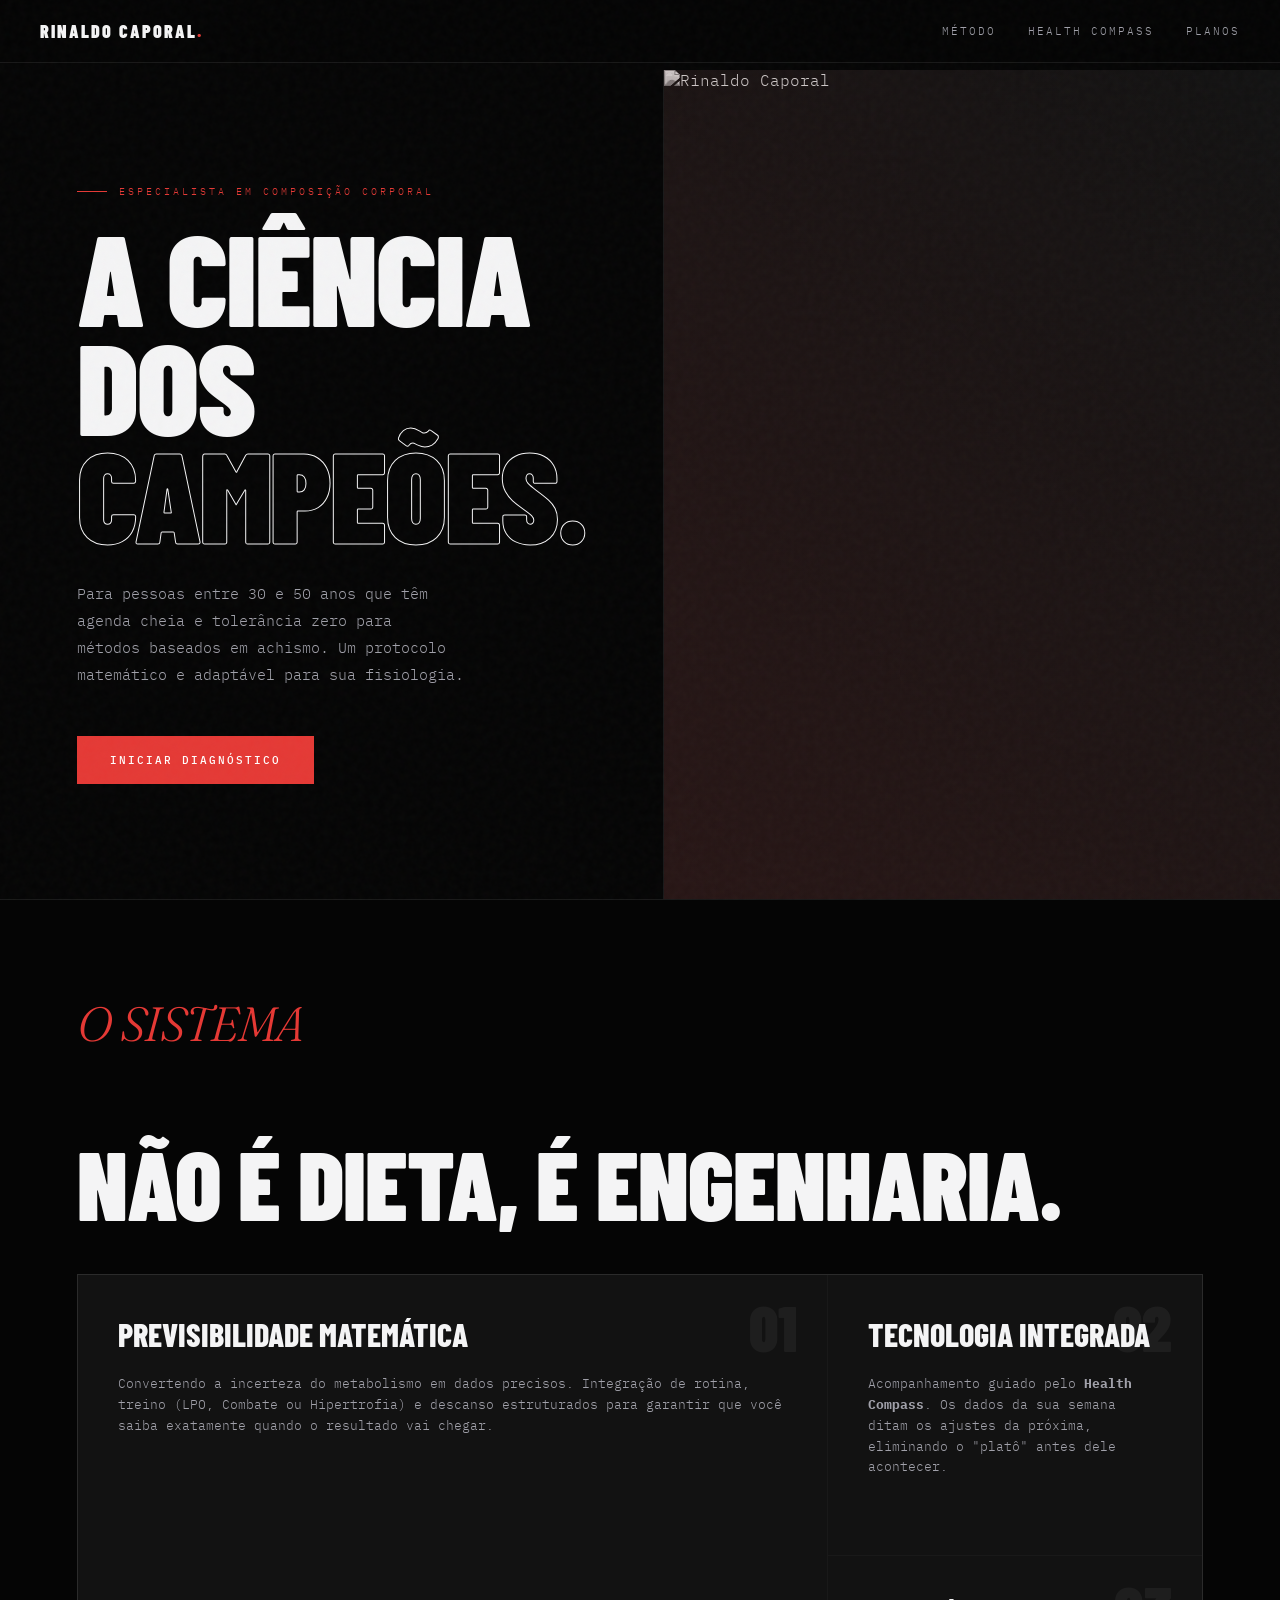
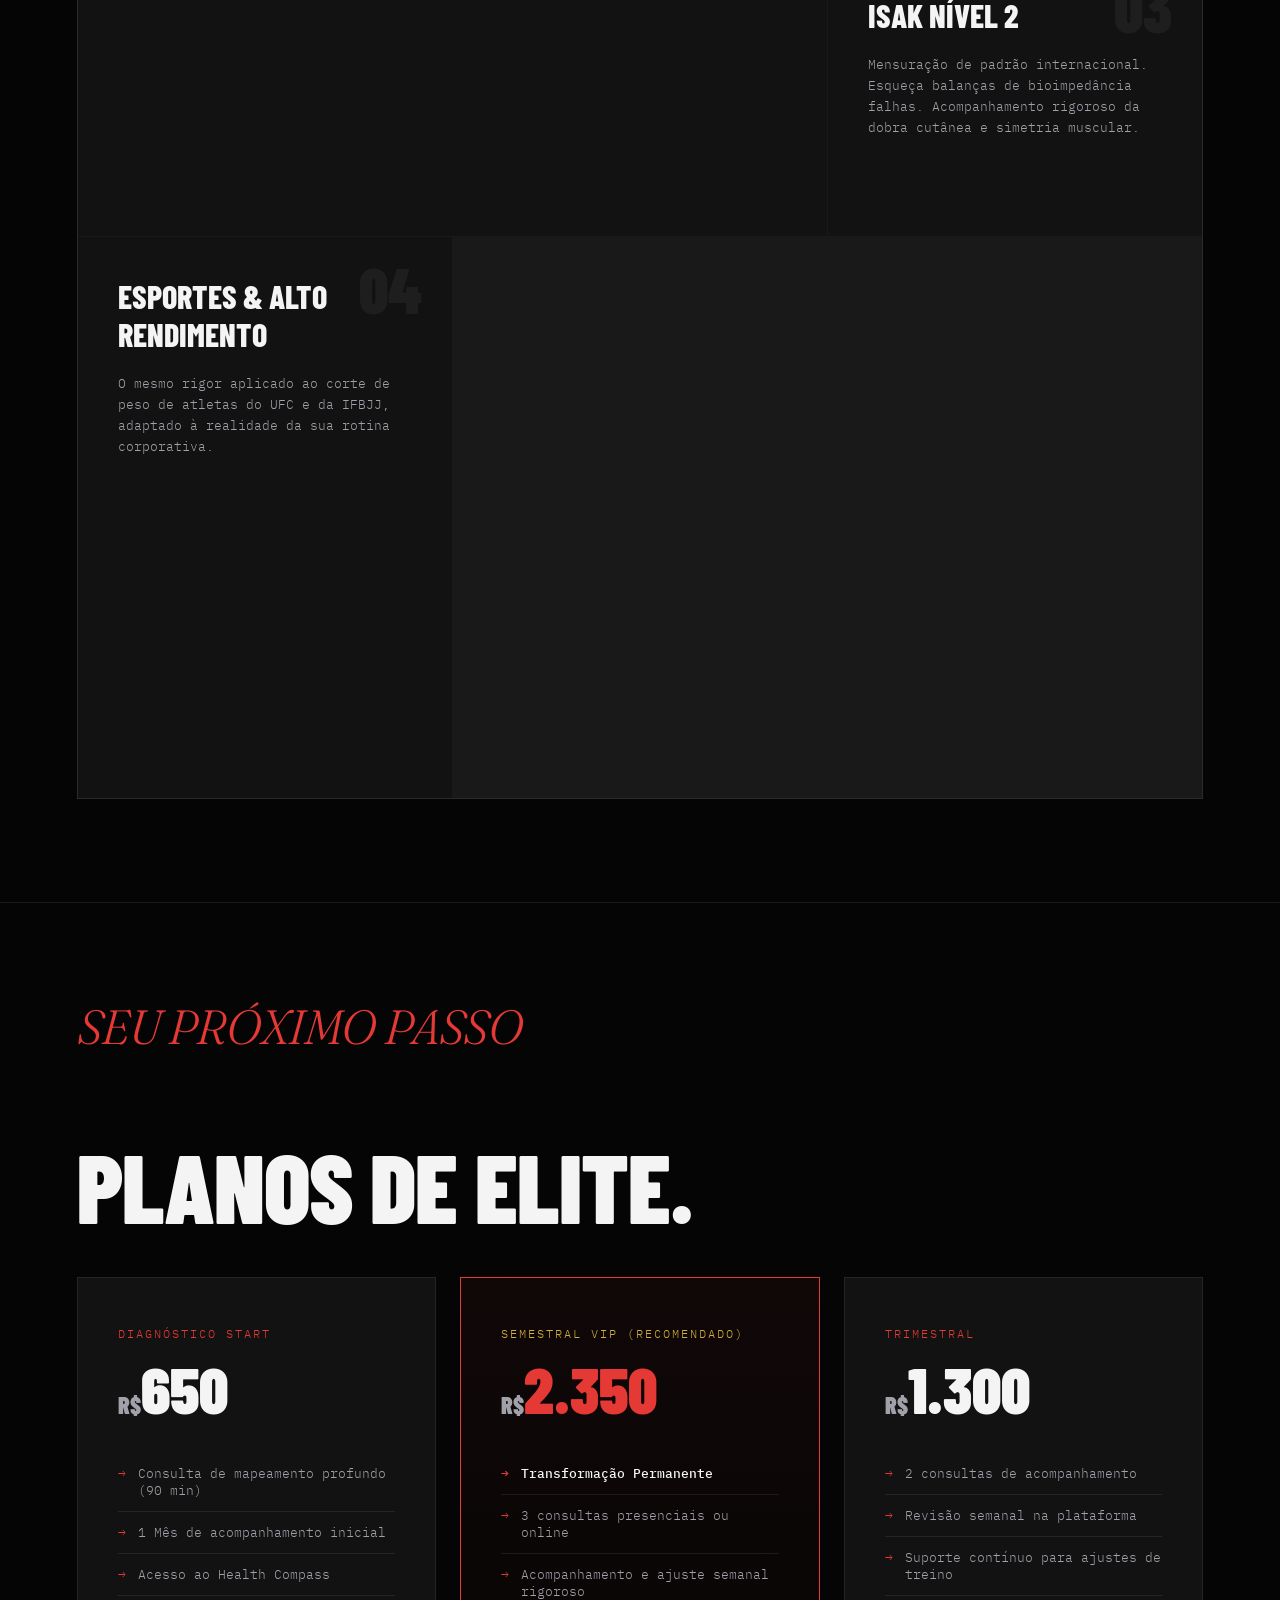
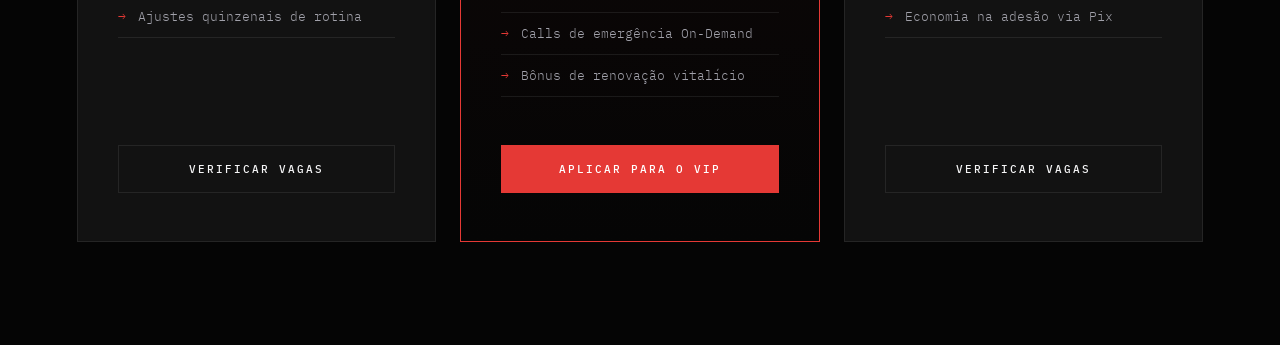
==== index.html @ 7d3a042e "Initial commit: Landing page Rinaldo Caporal" ====
<!DOCTYPE html>
<html lang="pt-BR">
<head>
<meta charset="UTF-8">
<meta name="viewport" content="width=device-width, initial-scale=1.0">
<title>Rinaldo Caporal — Alta Performance Otimizada</title>
<link rel="preconnect" href="https://fonts.googleapis.com">
<link href="https://fonts.googleapis.com/css2?family=Barlow+Condensed:ital,wght@0,400;0,700;0,900;1,700&family=IBM+Plex+Mono:wght@300;400;500;600&family=Fraunces:ital,opsz,wght@1,9..144,300;1,9..144,700&display=swap" rel="stylesheet">

<style>
/* ═══════════════════════════════════════
   ROOT & TOKENS (DARK PREMIUM THEME)
═══════════════════════════════════════ */
:root {
  --bg: #050505;
  --surface: #121212;
  --surface-hover: #1A1A1A;
  --border: rgba(255, 255, 255, 0.08);
  --text-main: #F4F4F5;
  --text-muted: #A1A1AA;
  --accent: #E53935;
  --accent-glow: rgba(229, 57, 53, 0.2);
  --gold: #D4AF37;
  
  --mono: 'IBM Plex Mono', monospace;
  --cond: 'Barlow Condensed', sans-serif;
  --serif: 'Fraunces', serif;
  
  --ease-out: cubic-bezier(0.16, 1, 0.3, 1);
}

*, *::before, *::after { margin: 0; padding: 0; box-sizing: border-box; }
html { scroll-behavior: smooth; background: var(--bg); }
body {
  color: var(--text-main); font-family: var(--mono); font-weight: 300;
  overflow-x: hidden; -webkit-font-smoothing: antialiased;
}
a { text-decoration: none; color: inherit; }
img { display: block; max-width: 100%; height: auto; }

/* ═══════════════════════════════════════
   GLOBAL UI ELEMENTS
═══════════════════════════════════════ */
.noise-overlay {
  position: fixed; inset: 0; z-index: 9999; pointer-events: none; opacity: 0.03;
  background-image: url("data:image/svg+xml,%3Csvg viewBox='0 0 200 200' xmlns='http://www.w3.org/2000/svg'%3E%3Cfilter id='noiseFilter'%3E%3CfeTurbulence type='fractalNoise' baseFrequency='0.65' numOctaves='3' stitchTiles='stitch'/%3E%3C/filter%3E%3Crect width='100%25' height='100%25' filter='url(%23noiseFilter)'/%3E%3C/svg%3E");
}

.btn-primary {
  display: inline-flex; align-items: center; justify-content: center; gap: 12px;
  background: var(--accent); color: #fff;
  padding: 16px 32px; font-family: var(--mono); font-size: 11px;
  letter-spacing: 2px; text-transform: uppercase; font-weight: 500;
  border: 1px solid var(--accent); position: relative; overflow: hidden;
  transition: all 0.3s var(--ease-out);
}
.btn-primary:hover { background: transparent; box-shadow: 0 0 20px var(--accent-glow); }
.btn-primary::before {
  content: ''; position: absolute; inset: 0; background: #fff; transform: scaleX(0);
  transform-origin: right; transition: transform 0.4s var(--ease-out); z-index: -1;
}
.btn-primary:hover::before { transform: scaleX(1); transform-origin: left; }
.btn-primary:hover { color: var(--bg); border-color: #fff; }

.section-title {
  font-family: var(--cond); font-size: clamp(48px, 8vw, 96px);
  font-weight: 900; text-transform: uppercase; line-height: 0.9;
  letter-spacing: -1px; margin-bottom: 48px;
}
.section-title em { font-family: var(--serif); font-style: italic; font-weight: 300; font-size: 0.5em; color: var(--accent); display: block; margin-bottom: 8px;}

/* ═══════════════════════════════════════
   NAVBAR (GLASSMORPHISM)
═══════════════════════════════════════ */
nav {
  position: fixed; top: 0; width: 100%; z-index: 100;
  display: flex; justify-content: space-between; align-items: center;
  padding: 20px 40px; background: rgba(5, 5, 5, 0.7);
  backdrop-filter: blur(12px); border-bottom: 1px solid var(--border);
}
.logo { font-family: var(--cond); font-weight: 900; font-size: 18px; letter-spacing: 2px; text-transform: uppercase; }
.logo span { color: var(--accent); }
.nav-links { display: flex; gap: 32px; }
.nav-links a { font-size: 11px; letter-spacing: 2px; text-transform: uppercase; color: var(--text-muted); transition: color 0.3s; }
.nav-links a:hover { color: var(--text-main); }

/* ═══════════════════════════════════════
   HERO SECTION
═══════════════════════════════════════ */
.hero {
  min-height: 100vh; display: grid; grid-template-columns: 1fr 1fr;
  border-bottom: 1px solid var(--border); padding-top: 70px;
}
.hero-content {
  padding: 8vw 6vw; display: flex; flex-direction: column; justify-content: center;
  border-right: 1px solid var(--border);
}
.tagline {
  font-family: var(--mono); font-size: 10px; color: var(--accent);
  letter-spacing: 3px; text-transform: uppercase; margin-bottom: 24px;
  display: flex; align-items: center; gap: 12px;
}
.tagline::before { content: ''; width: 30px; height: 1px; background: var(--accent); }
.hero h1 {
  font-family: var(--cond); font-size: clamp(64px, 10vw, 140px);
  font-weight: 900; line-height: 0.85; text-transform: uppercase;
  margin-bottom: 32px; letter-spacing: -2px;
}
.hero h1 span { color: transparent; -webkit-text-stroke: 1px var(--text-main); }
.hero p {
  font-size: 15px; line-height: 1.8; color: var(--text-muted);
  max-width: 480px; margin-bottom: 48px; text-wrap: balance;
}
.hero-visual {
  position: relative; background: var(--surface); overflow: hidden;
}
.hero-visual img {
  width: 100%; height: 100%; object-fit: cover;
  filter: grayscale(100%) contrast(1.2) brightness(0.8);
  mix-blend-mode: luminosity; transition: transform 3s ease;
}
.hero-visual:hover img { transform: scale(1.05); }
.hero-visual::after {
  content: ''; position: absolute; inset: 0;
  background: linear-gradient(45deg, rgba(229,57,53,0.1), transparent);
}

/* ═══════════════════════════════════════
   BENTO BOX METHODOLOGY
═══════════════════════════════════════ */
.bento-section { padding: 8vw 6vw; border-bottom: 1px solid var(--border); }
.bento-grid {
  display: grid; grid-template-columns: repeat(3, 1fr);
  grid-auto-rows: 280px; gap: 1px; background: var(--border);
  border: 1px solid var(--border);
}
.bento-card {
  background: var(--surface); padding: 40px; position: relative;
  display: flex; flex-direction: column; justify-content: space-between;
  transition: background 0.3s;
}
.bento-card:hover { background: var(--surface-hover); }
.bento-card.large { grid-column: span 2; grid-row: span 2; }
.bento-card.tall { grid-row: span 2; }

.bento-number {
  font-family: var(--cond); font-size: 64px; font-weight: 900;
  color: rgba(255,255,255,0.05); position: absolute; top: 20px; right: 30px;
  line-height: 1; transition: color 0.3s;
}
.bento-card:hover .bento-number { color: var(--accent-glow); }
.bento-title { font-family: var(--cond); font-size: 32px; font-weight: 800; text-transform: uppercase; }
.bento-desc { font-size: 13px; color: var(--text-muted); line-height: 1.6; }

/* ═══════════════════════════════════════
   PRICING
═══════════════════════════════════════ */
.pricing-section { padding: 8vw 6vw; }
.pricing-grid { display: grid; grid-template-columns: repeat(3, 1fr); gap: 24px; }
.plan-card {
  border: 1px solid var(--border); background: var(--surface); padding: 48px 40px;
  display: flex; flex-direction: column; transition: transform 0.4s var(--ease-out);
}
.plan-card:hover { transform: translateY(-8px); border-color: rgba(255,255,255,0.2); }
.plan-card.vip { border-color: var(--accent); background: linear-gradient(180deg, rgba(229,57,53,0.05) 0%, var(--bg) 100%); }
.plan-name { font-family: var(--mono); font-size: 12px; color: var(--accent); letter-spacing: 2px; text-transform: uppercase; margin-bottom: 16px; }
.plan-card.vip .plan-name { color: var(--gold); }
.plan-price { font-family: var(--cond); font-size: 64px; font-weight: 900; line-height: 1; margin-bottom: 32px; }
.plan-price span { font-size: 24px; color: var(--text-muted); }
.plan-features { list-style: none; margin-bottom: 48px; flex-grow: 1; }
.plan-features li {
  font-size: 13px; color: var(--text-muted); padding: 12px 0;
  border-bottom: 1px solid var(--border); display: flex; gap: 12px;
}
.plan-features li::before { content: '→'; color: var(--accent); }

/* ═══════════════════════════════════════
   SCROLL REVEAL ANIMATIONS
═══════════════════════════════════════ */
.reveal { opacity: 0; transform: translateY(40px); transition: all 0.8s var(--ease-out); }
.reveal.active { opacity: 1; transform: translateY(0); }

/* ═══════════════════════════════════════
   RESPONSIVE
═══════════════════════════════════════ */
@media(max-width: 1024px) {
  .hero { grid-template-columns: 1fr; }
  .hero-visual { height: 50vh; order: -1; }
  .bento-grid { grid-template-columns: 1fr 1fr; }
  .bento-card.large { grid-column: span 2; }
}
@media(max-width: 768px) {
  nav { padding: 16px 20px; }
  .nav-links { display: none; }
  .bento-grid { grid-template-columns: 1fr; display: flex; flex-direction: column; }
  .pricing-grid { grid-template-columns: 1fr; }
  .plan-card { padding: 32px 24px; }
}
</style>
</head>
<body>

<div class="noise-overlay"></div>

<nav>
  <div class="logo">Rinaldo Caporal<span>.</span></div>
  <div class="nav-links">
    <a href="#metodo">Método</a>
    <a href="#bio">Health Compass</a>
    <a href="#planos">Planos</a>
  </div>
</nav>

<section class="hero">
  <div class="hero-content">
    <div class="tagline reveal">Especialista em Composição Corporal</div>
    <h1 class="reveal" style="transition-delay: 0.1s;">A Ciência dos<br><span>Campeões.</span></h1>
    <p class="reveal" style="transition-delay: 0.2s;">Para pessoas entre 30 e 50 anos que têm agenda cheia e tolerância zero para métodos baseados em achismo. Um protocolo matemático e adaptável para sua fisiologia.</p>
    <div class="reveal" style="transition-delay: 0.3s;">
      <a href="#" class="btn-primary">Iniciar Diagnóstico</a>
    </div>
  </div>
  <div class="hero-visual">
    <img src="https://jrcaporal-cloud.github.io/curso-antropometria/projetos/assessoria-nutricional/v2/rinaldo-terno.png" alt="Rinaldo Caporal">
  </div>
</section>

<section id="metodo" class="bento-section">
  <h2 class="section-title reveal"><em>O Sistema</em><br>Não é Dieta, É engenharia.</h2>
  
  <div class="bento-grid">
    <div class="bento-card large reveal">
      <div class="bento-number">01</div>
      <div>
        <h3 class="bento-title">Previsibilidade Matemática</h3>
        <p class="bento-desc"><br>Convertendo a incerteza do metabolismo em dados precisos. Integração de rotina, treino (LPO, Combate ou Hipertrofia) e descanso estruturados para garantir que você saiba exatamente quando o resultado vai chegar.</p>
      </div>
    </div>
    <div class="bento-card reveal">
      <div class="bento-number">02</div>
      <div>
        <h3 class="bento-title">Tecnologia Integrada</h3>
        <p class="bento-desc"><br>Acompanhamento guiado pelo <strong>Health Compass</strong>. Os dados da sua semana ditam os ajustes da próxima, eliminando o "platô" antes dele acontecer.</p>
      </div>
    </div>
    <div class="bento-card reveal">
      <div class="bento-number">03</div>
      <div>
        <h3 class="bento-title">ISAK Nível 2</h3>
        <p class="bento-desc"><br>Mensuração de padrão internacional. Esqueça balanças de bioimpedância falhas. Acompanhamento rigoroso da dobra cutânea e simetria muscular.</p>
      </div>
    </div>
    <div class="bento-card tall reveal">
      <div class="bento-number">04</div>
      <div>
        <h3 class="bento-title">Esportes & Alto Rendimento</h3>
        <p class="bento-desc"><br>O mesmo rigor aplicado ao corte de peso de atletas do UFC e da IFBJJ, adaptado à realidade da sua rotina corporativa.</p>
      </div>
    </div>
  </div>
</section>

<section id="planos" class="pricing-section">
  <h2 class="section-title reveal"><em>Seu Próximo Passo</em><br>Planos de Elite.</h2>
  
  <div class="pricing-grid">
    <div class="plan-card reveal">
      <div class="plan-name">Diagnóstico Start</div>
      <div class="plan-price"><span>R$</span>650</div>
      <ul class="plan-features">
        <li>Consulta de mapeamento profundo (90 min)</li>
        <li>1 Mês de acompanhamento inicial</li>
        <li>Acesso ao Health Compass</li>
        <li>Ajustes quinzenais de rotina</li>
      </ul>
      <a href="#" class="btn-primary" style="width: 100%; border-color: var(--border); background: transparent; color: var(--text-main);">Verificar Vagas</a>
    </div>

    <div class="plan-card vip reveal" style="transition-delay: 0.1s;">
      <div class="plan-name">Semestral VIP (Recomendado)</div>
      <div class="plan-price" style="color: var(--accent);"><span>R$</span>2.350</div>
      <ul class="plan-features">
        <li style="color: var(--text-main); font-weight: 500;">Transformação Permanente</li>
        <li>3 consultas presenciais ou online</li>
        <li>Acompanhamento e ajuste semanal rigoroso</li>
        <li>Calls de emergência On-Demand</li>
        <li>Bônus de renovação vitalício</li>
      </ul>
      <a href="#" class="btn-primary" style="width: 100%;">Aplicar para o VIP</a>
    </div>

    <div class="plan-card reveal" style="transition-delay: 0.2s;">
      <div class="plan-name">Trimestral</div>
      <div class="plan-price"><span>R$</span>1.300</div>
      <ul class="plan-features">
        <li>2 consultas de acompanhamento</li>
        <li>Revisão semanal na plataforma</li>
        <li>Suporte contínuo para ajustes de treino</li>
        <li>Economia na adesão via Pix</li>
      </ul>
      <a href="#" class="btn-primary" style="width: 100%; border-color: var(--border); background: transparent; color: var(--text-main);">Verificar Vagas</a>
    </div>
  </div>
</section>

<script>
  // Observador de Intersecção para Animações de Scroll fluidas
  const observer = new IntersectionObserver((entries) => {
    entries.forEach(entry => {
      if (entry.isIntersecting) {
        entry.target.classList.add('active');
      }
    });
  }, { threshold: 0.15, rootMargin: "0px 0px -50px 0px" });

  document.querySelectorAll('.reveal').forEach((el) => observer.observe(el));
</script>
</body>
</html>
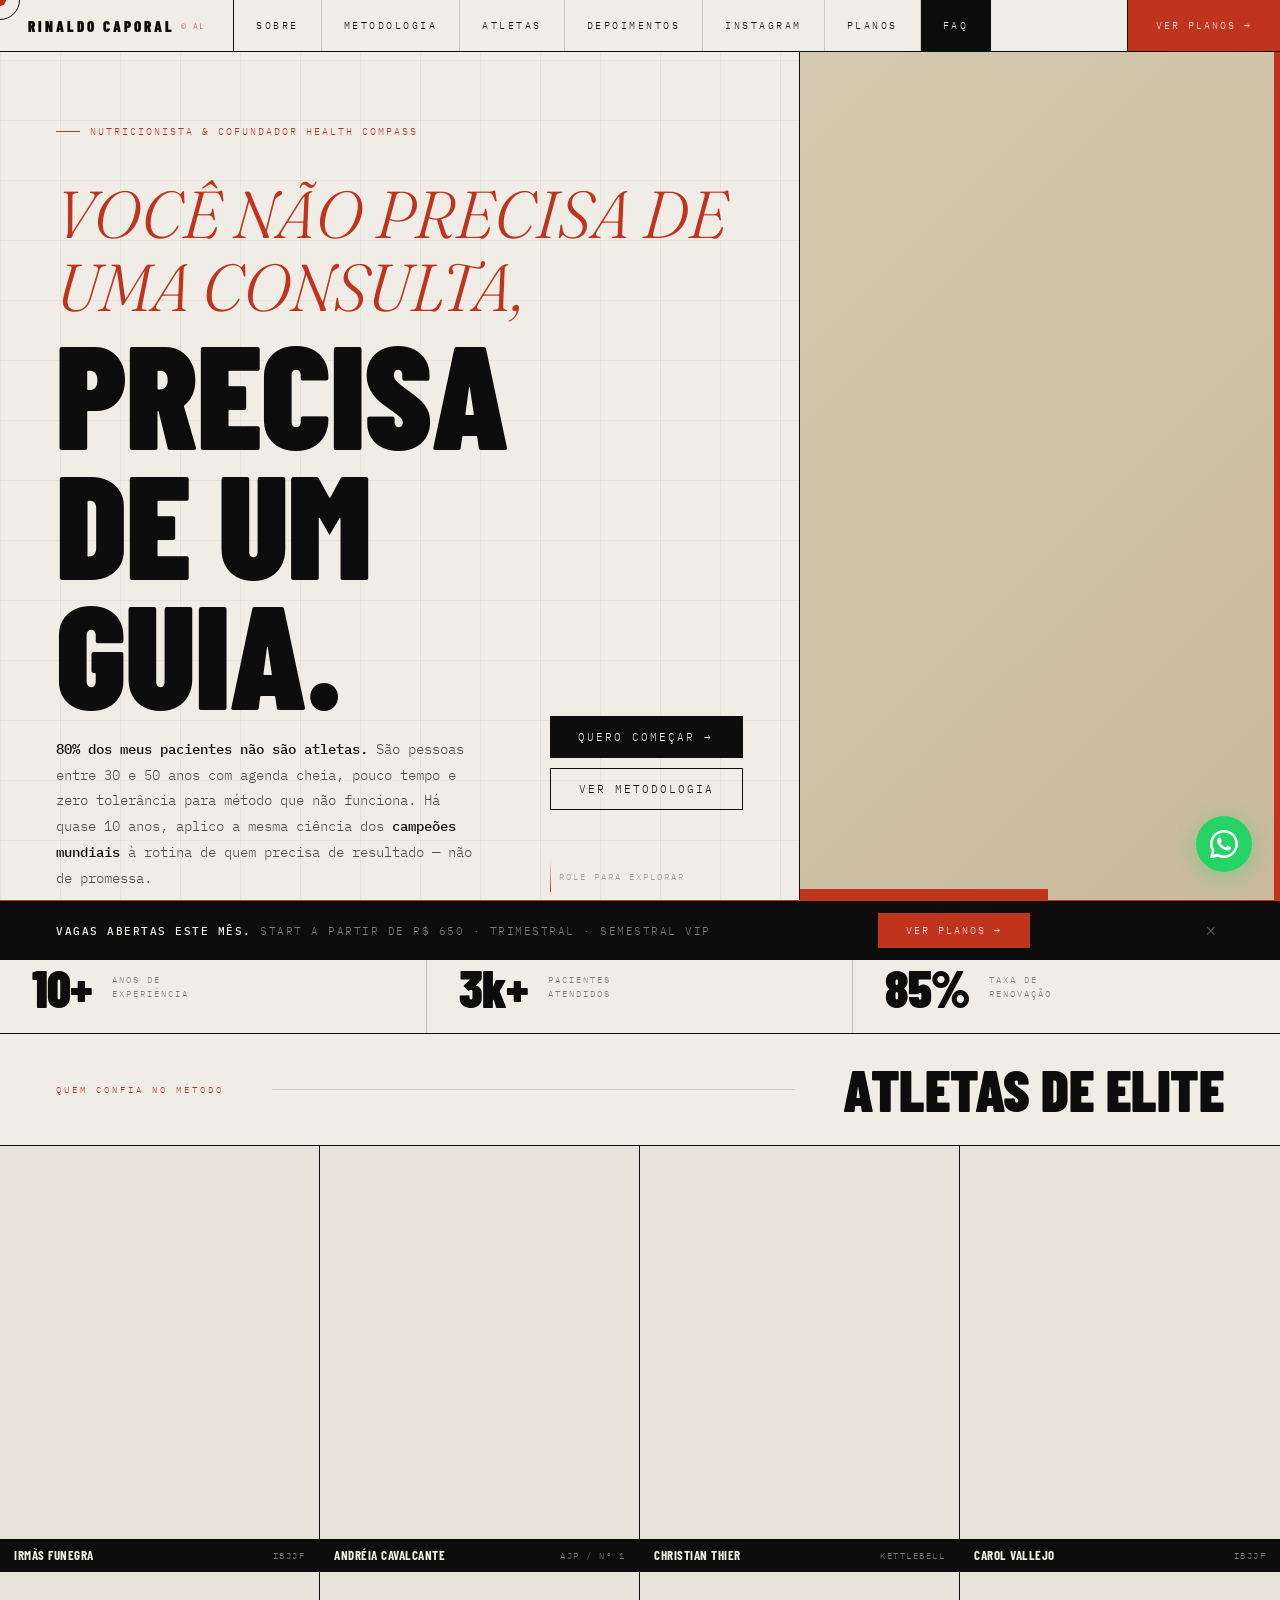
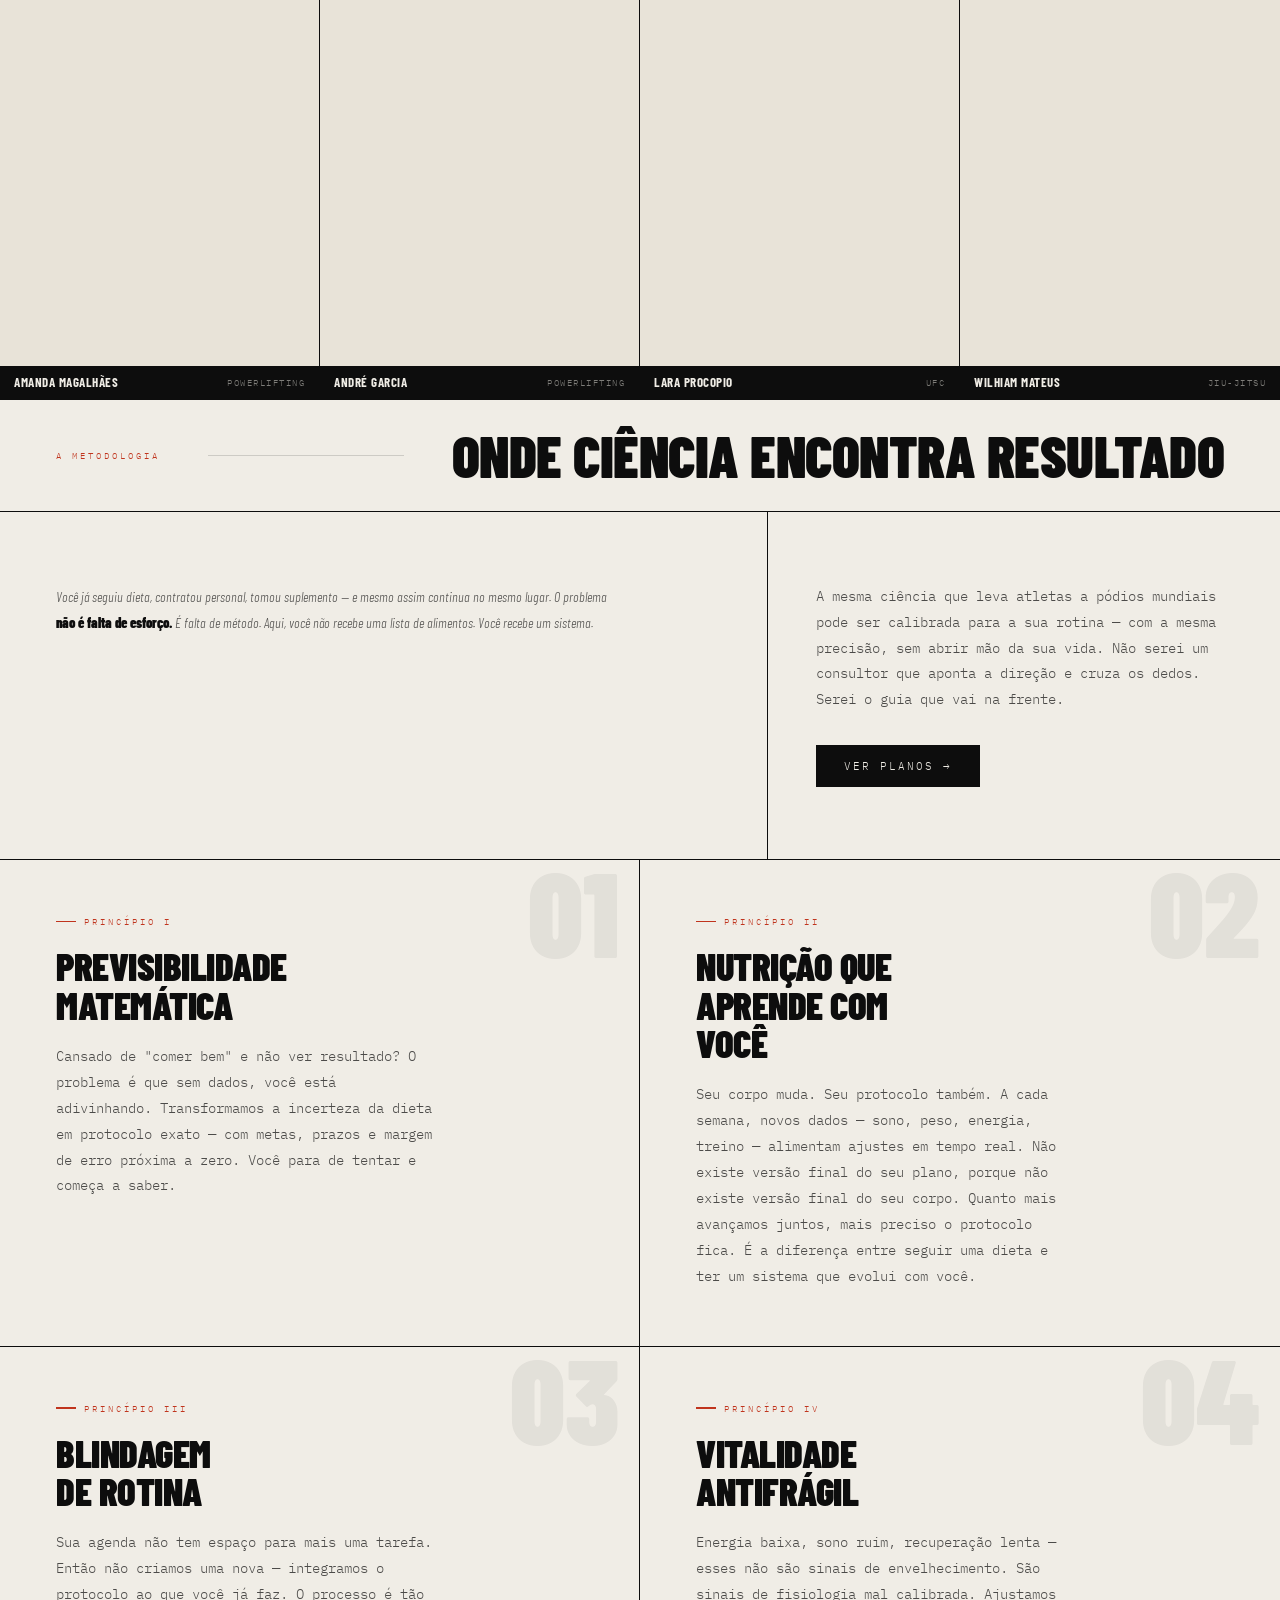
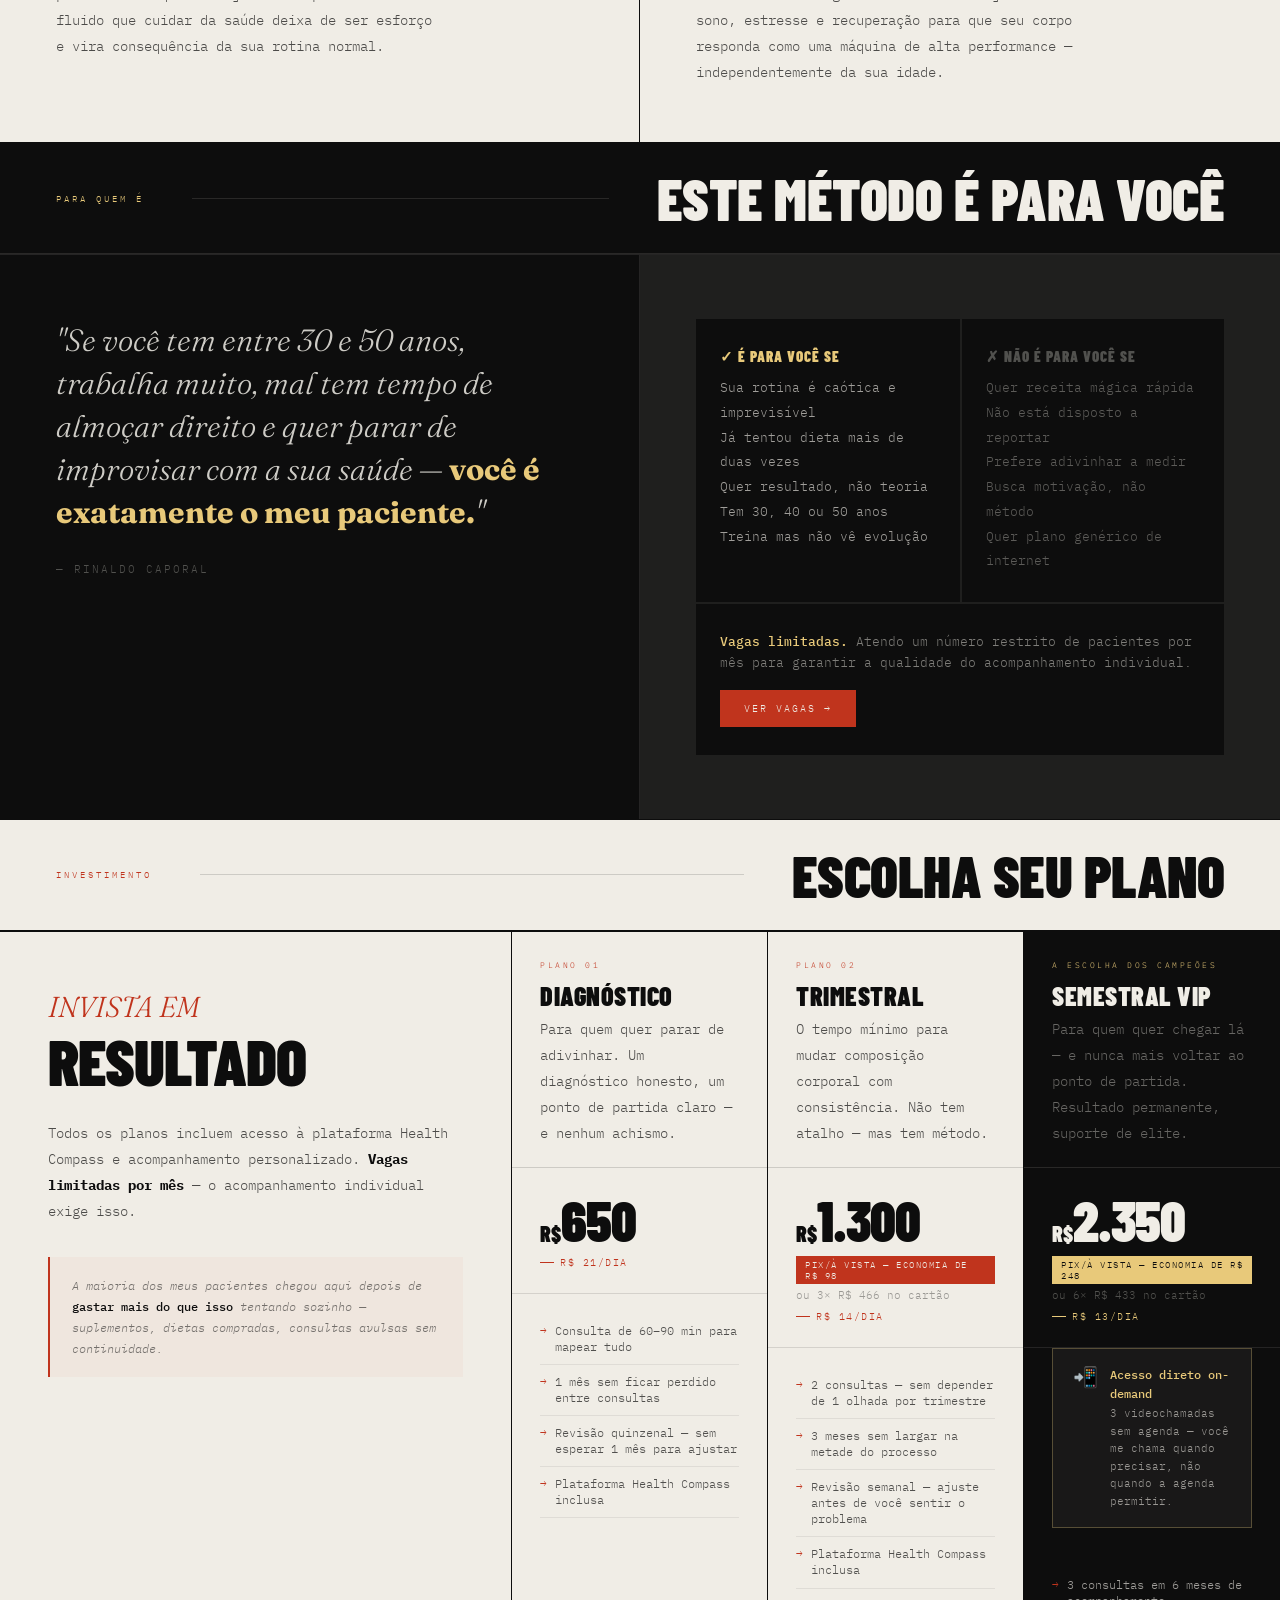
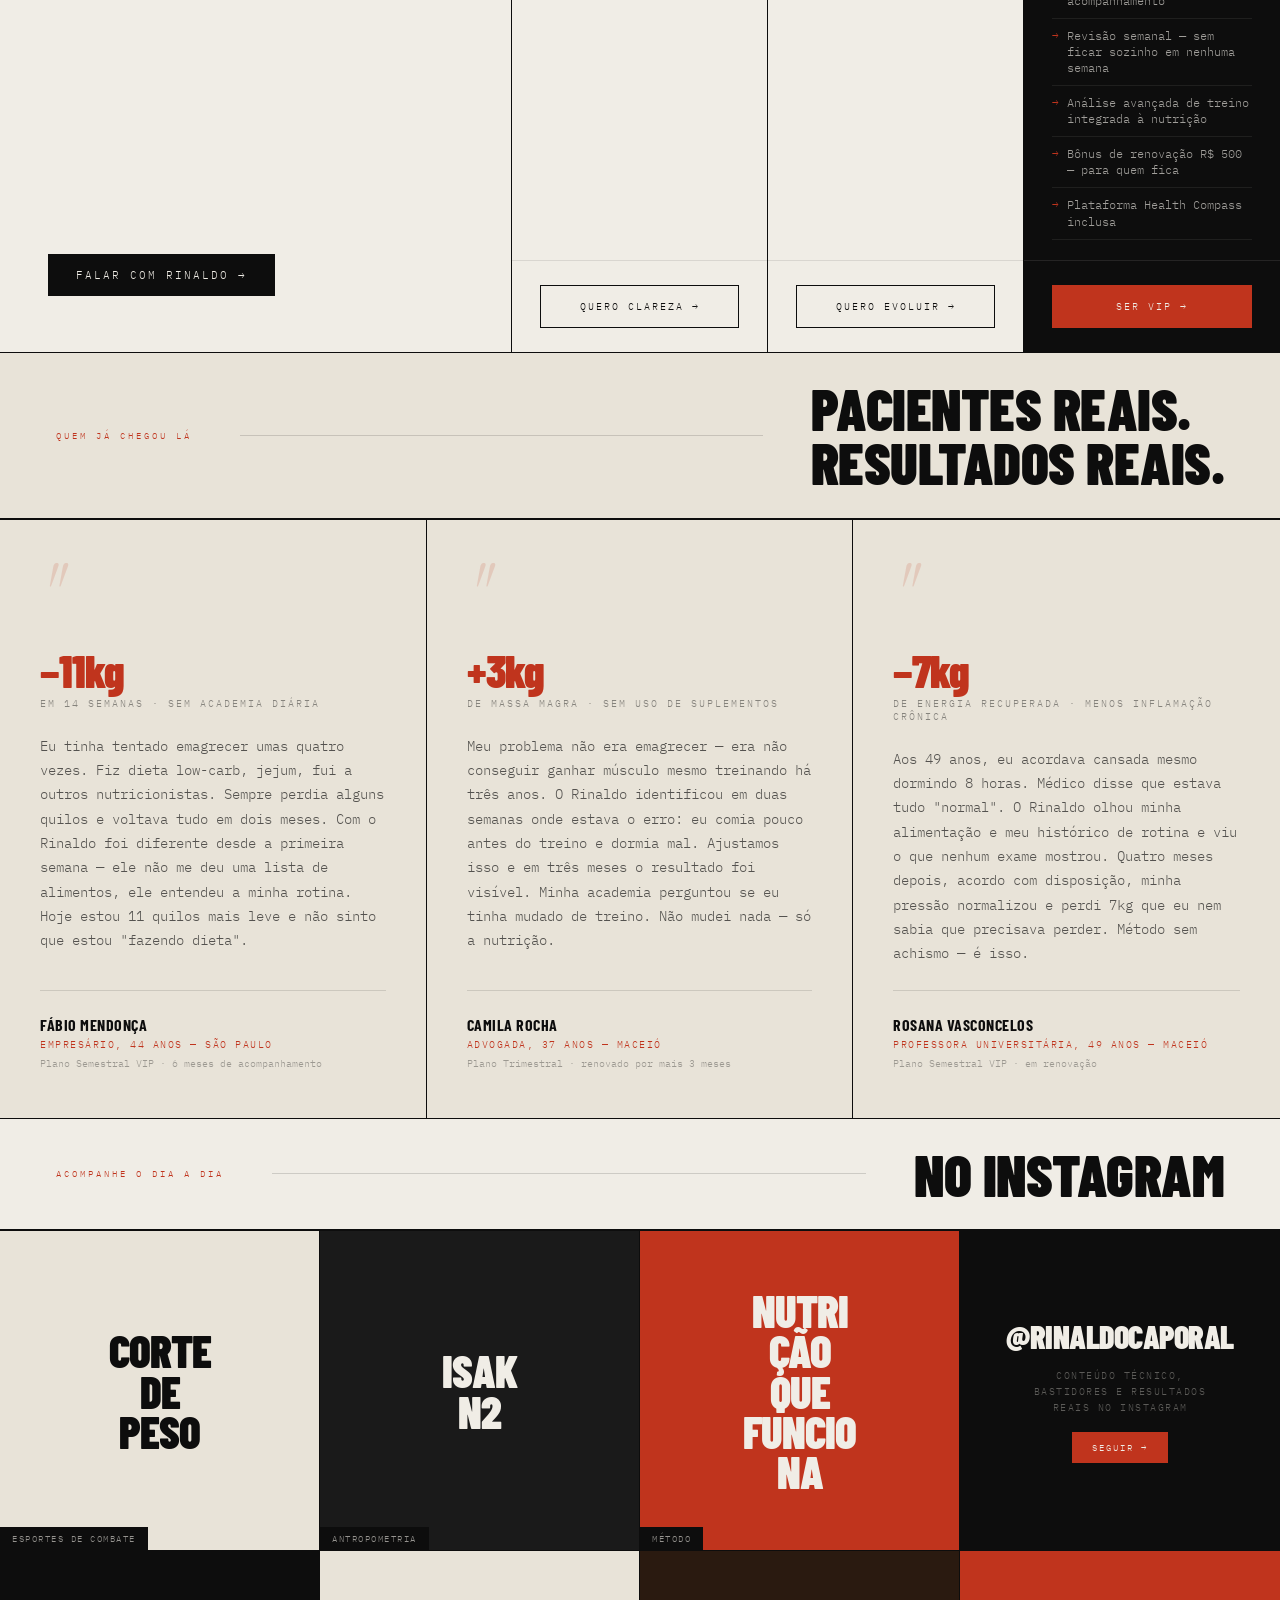
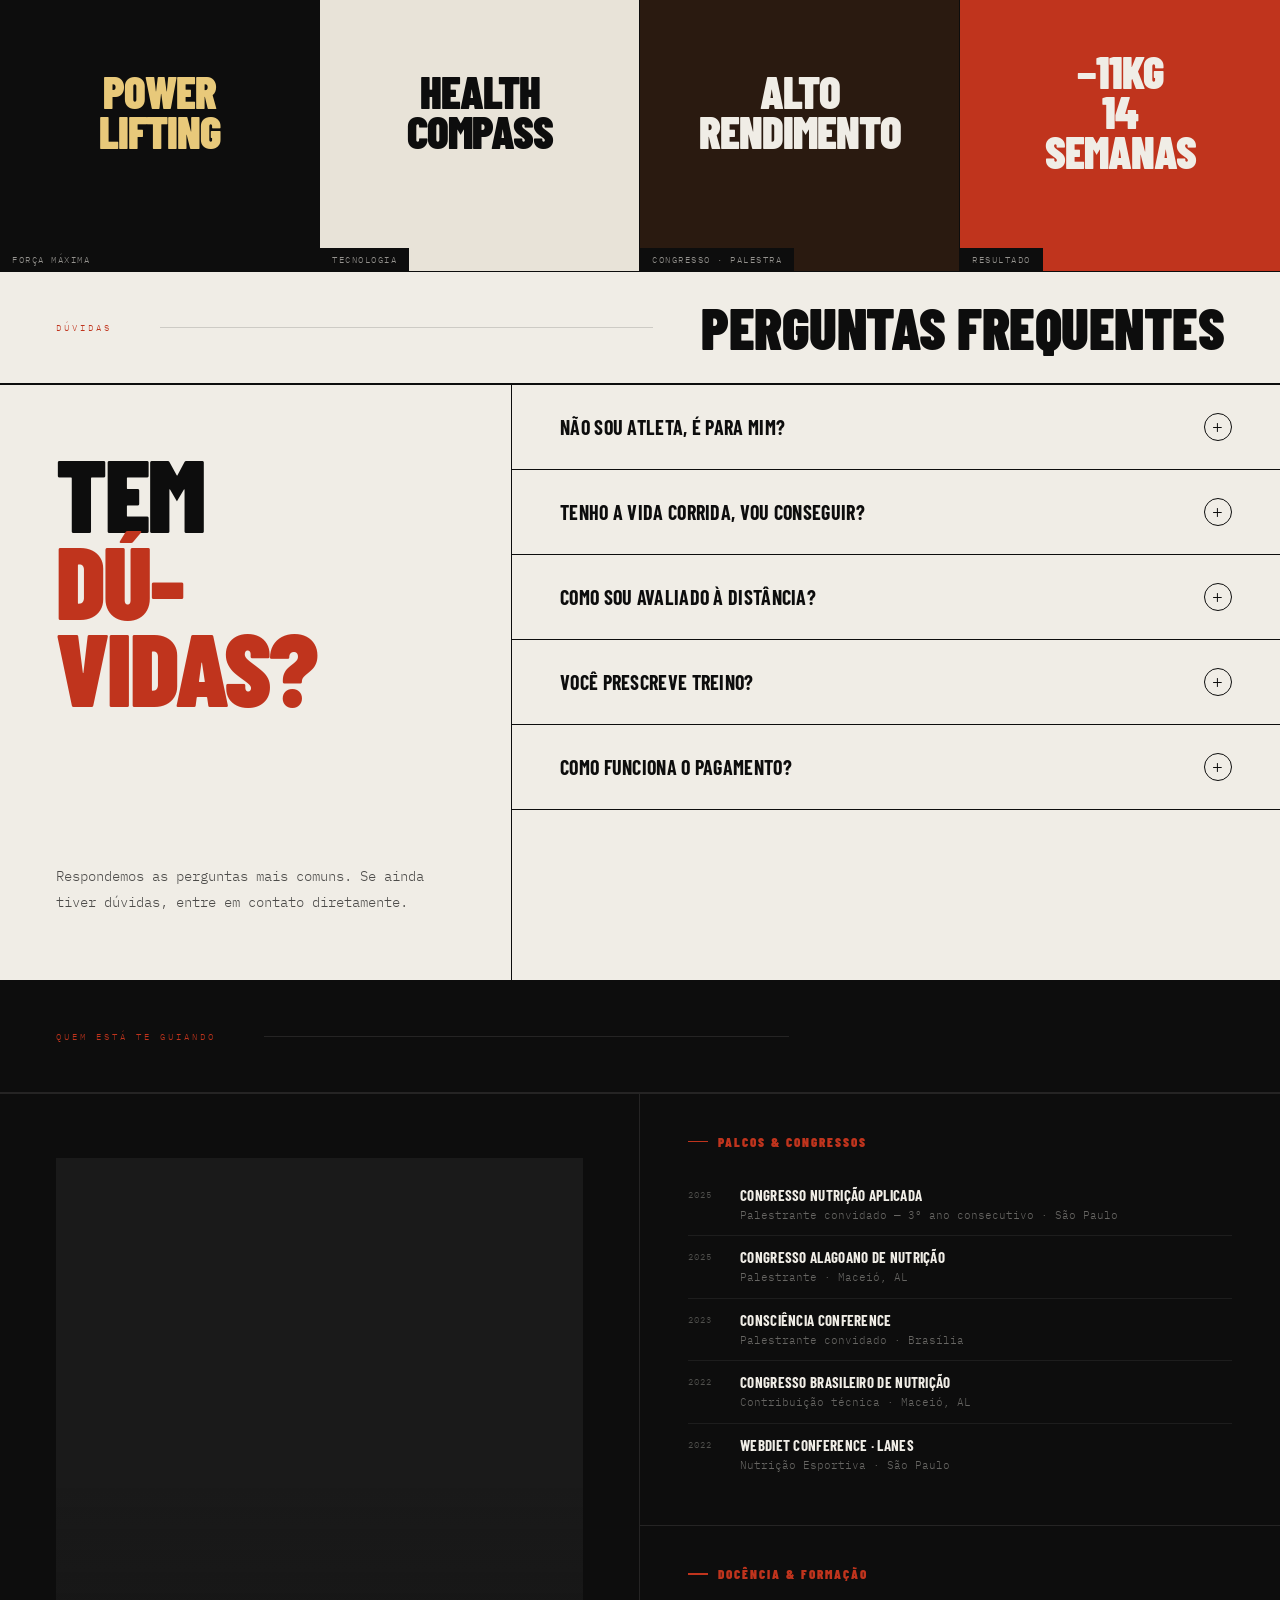
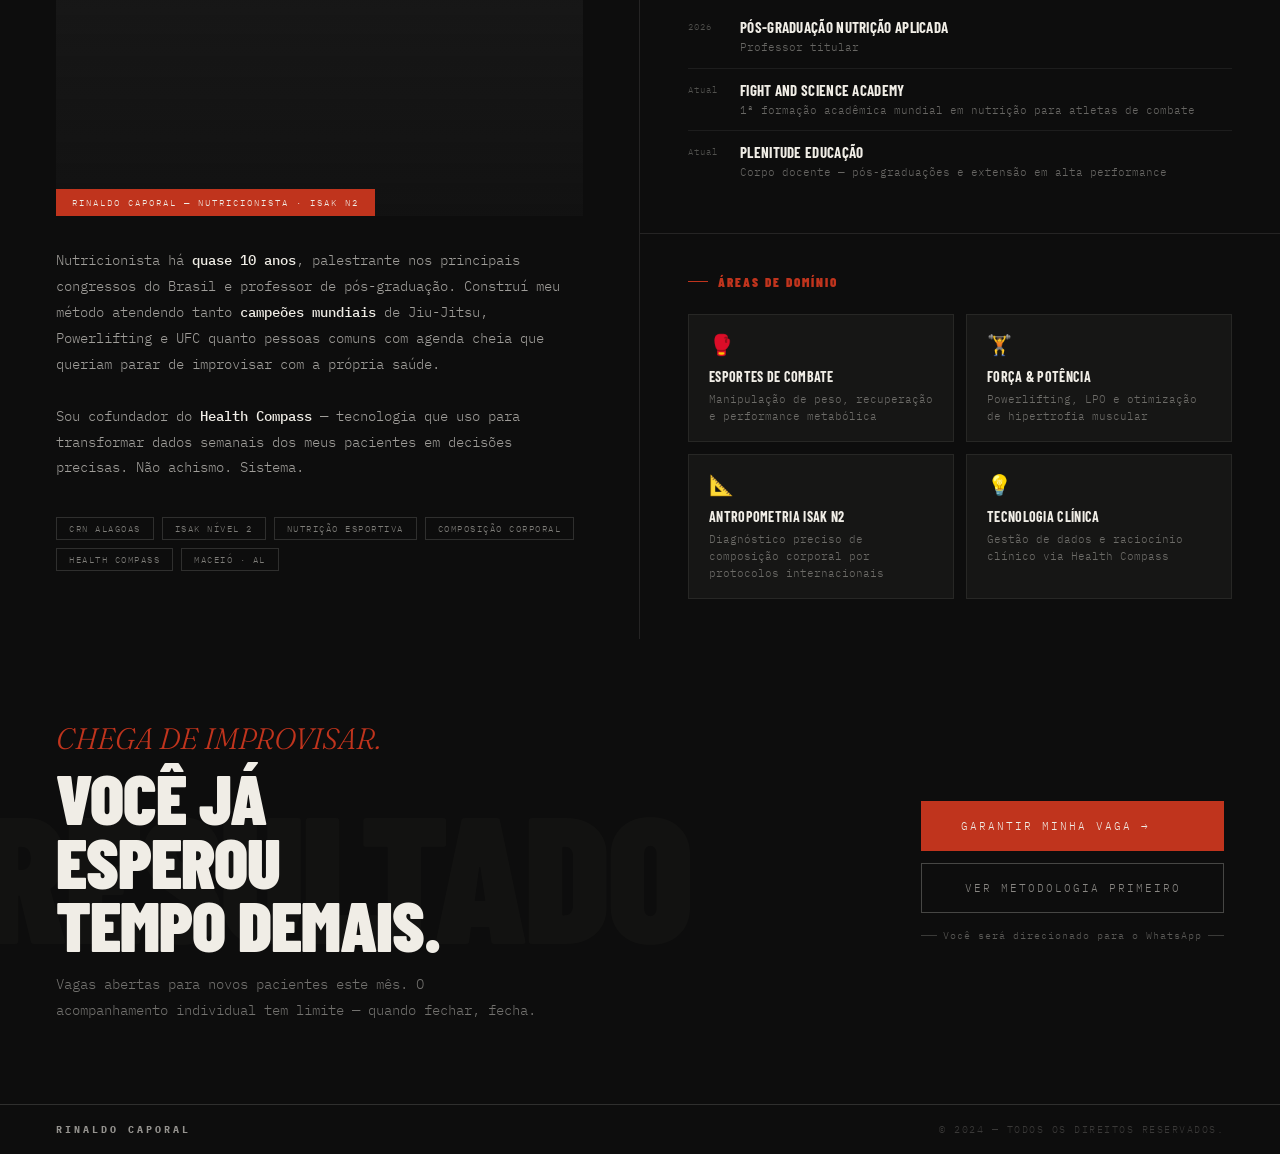
==== commit af4bd025: "Atualização completa do site - versão v7 com novas seções" ====
--- a/index.html
+++ b/index.html
@@ -3,317 +3,2655 @@
 <head>
 <meta charset="UTF-8">
 <meta name="viewport" content="width=device-width, initial-scale=1.0">
-<title>Rinaldo Caporal — Alta Performance Otimizada</title>
+<title>Rinaldo Caporal — Nutricionista de Alta Performance | Maceió, AL</title>
+<meta name="description" content="Nutricionista há 10 anos, cofundador do Health Compass. Aplico a ciência dos campeões mundiais à rotina de quem tem entre 30 e 50 anos e quer resultado real — sem achismo, sem improviso.">
+<meta name="keywords" content="nutricionista alta performance, nutricionista maceió, nutricionista alagoas, acompanhamento nutricional, nutrição para adultos, Rinaldo Caporal">
+<meta property="og:title" content="Rinaldo Caporal — Nutricionista de Alta Performance">
+<meta property="og:description" content="A mesma ciência dos campeões mundiais aplicada à sua rotina. Atendo adultos de 30 a 50 anos que querem resultado, não promessa.">
+<meta property="og:type" content="website">
+<meta property="og:url" content="https://www.rinaldocaporal.com.br">
+<meta name="twitter:card" content="summary_large_image">
+<link rel="canonical" href="https://www.rinaldocaporal.com.br">
+<meta name="robots" content="index, follow">
+<script type="application/ld+json">
+{
+  "@context": "https://schema.org",
+  "@type": "Person",
+  "name": "Rinaldo Caporal",
+  "jobTitle": "Nutricionista Esportivo",
+  "description": "Nutricionista com 10 anos de experiência, especializado em alta performance e composição corporal para adultos de 30 a 50 anos.",
+  "url": "https://www.rinaldocaporal.com.br",
+  "telephone": "+5582988458845",
+  "address": {
+    "@type": "PostalAddress",
+    "addressLocality": "Maceió",
+    "addressRegion": "AL",
+    "addressCountry": "BR"
+  },
+  "sameAs": ["https://wa.me/5582988458845"]
+}
+</script>
 <link rel="preconnect" href="https://fonts.googleapis.com">
-<link href="https://fonts.googleapis.com/css2?family=Barlow+Condensed:ital,wght@0,400;0,700;0,900;1,700&family=IBM+Plex+Mono:wght@300;400;500;600&family=Fraunces:ital,opsz,wght@1,9..144,300;1,9..144,700&display=swap" rel="stylesheet">
+<link href="https://fonts.googleapis.com/css2?family=Barlow+Condensed:ital,wght@0,300;0,400;0,600;0,700;0,800;0,900;1,700;1,900&family=IBM+Plex+Mono:wght@300;400;500&family=Fraunces:ital,wght@0,300;1,300;1,700&display=swap&font-display=swap" rel="stylesheet">
 
 <style>
 /* ═══════════════════════════════════════
-   ROOT & TOKENS (DARK PREMIUM THEME)
-═══════════════════════════════════════ */
+   RESET & ROOT
+═══════════════════════════════════════ */
+*, *::before, *::after { margin:0; padding:0; box-sizing:border-box; }
 :root {
-  --bg: #050505;
-  --surface: #121212;
-  --surface-hover: #1A1A1A;
-  --border: rgba(255, 255, 255, 0.08);
-  --text-main: #F4F4F5;
-  --text-muted: #A1A1AA;
-  --accent: #E53935;
-  --accent-glow: rgba(229, 57, 53, 0.2);
-  --gold: #D4AF37;
-  
-  --mono: 'IBM Plex Mono', monospace;
-  --cond: 'Barlow Condensed', sans-serif;
+  --ink:   #0D0D0D;
+  --paper: #F0EDE6;
+  --cream: #E8E3D8;
+  --red:   #C0341D;
+  --red2:  #E8421F;
+  --mono:  'IBM Plex Mono', monospace;
+  --cond:  'Barlow Condensed', sans-serif;
   --serif: 'Fraunces', serif;
-  
-  --ease-out: cubic-bezier(0.16, 1, 0.3, 1);
-}
-
-*, *::before, *::after { margin: 0; padding: 0; box-sizing: border-box; }
-html { scroll-behavior: smooth; background: var(--bg); }
+}
+html { scroll-behavior: smooth; font-size: 16px; }
 body {
-  color: var(--text-main); font-family: var(--mono); font-weight: 300;
-  overflow-x: hidden; -webkit-font-smoothing: antialiased;
-}
-a { text-decoration: none; color: inherit; }
-img { display: block; max-width: 100%; height: auto; }
-
-/* ═══════════════════════════════════════
-   GLOBAL UI ELEMENTS
-═══════════════════════════════════════ */
-.noise-overlay {
-  position: fixed; inset: 0; z-index: 9999; pointer-events: none; opacity: 0.03;
-  background-image: url("data:image/svg+xml,%3Csvg viewBox='0 0 200 200' xmlns='http://www.w3.org/2000/svg'%3E%3Cfilter id='noiseFilter'%3E%3CfeTurbulence type='fractalNoise' baseFrequency='0.65' numOctaves='3' stitchTiles='stitch'/%3E%3C/filter%3E%3Crect width='100%25' height='100%25' filter='url(%23noiseFilter)'/%3E%3C/svg%3E");
-}
-
-.btn-primary {
-  display: inline-flex; align-items: center; justify-content: center; gap: 12px;
-  background: var(--accent); color: #fff;
-  padding: 16px 32px; font-family: var(--mono); font-size: 11px;
-  letter-spacing: 2px; text-transform: uppercase; font-weight: 500;
-  border: 1px solid var(--accent); position: relative; overflow: hidden;
-  transition: all 0.3s var(--ease-out);
-}
-.btn-primary:hover { background: transparent; box-shadow: 0 0 20px var(--accent-glow); }
-.btn-primary::before {
-  content: ''; position: absolute; inset: 0; background: #fff; transform: scaleX(0);
-  transform-origin: right; transition: transform 0.4s var(--ease-out); z-index: -1;
-}
-.btn-primary:hover::before { transform: scaleX(1); transform-origin: left; }
-.btn-primary:hover { color: var(--bg); border-color: #fff; }
-
-.section-title {
-  font-family: var(--cond); font-size: clamp(48px, 8vw, 96px);
-  font-weight: 900; text-transform: uppercase; line-height: 0.9;
-  letter-spacing: -1px; margin-bottom: 48px;
-}
-.section-title em { font-family: var(--serif); font-style: italic; font-weight: 300; font-size: 0.5em; color: var(--accent); display: block; margin-bottom: 8px;}
-
-/* ═══════════════════════════════════════
-   NAVBAR (GLASSMORPHISM)
+  background: var(--paper);
+  color: var(--ink);
+  font-family: var(--mono);
+  font-weight: 300;
+  overflow-x: hidden;
+  cursor: none;
+}
+a { color: inherit; text-decoration: none; }
+img { display: block; max-width: 100%; }
+
+/* cursor — see responsive block below */
+
+/* ═══════════════════════════════════════
+   GRID OVERLAY
+═══════════════════════════════════════ */
+.grid-overlay {
+  position: fixed; inset:0; pointer-events:none; z-index:0;
+  background-image:
+    linear-gradient(rgba(13,13,13,.045) 1px, transparent 1px),
+    linear-gradient(90deg, rgba(13,13,13,.045) 1px, transparent 1px);
+  background-size: 60px 60px;
+}
+
+/* ═══════════════════════════════════════
+   NAV
 ═══════════════════════════════════════ */
 nav {
-  position: fixed; top: 0; width: 100%; z-index: 100;
-  display: flex; justify-content: space-between; align-items: center;
-  padding: 20px 40px; background: rgba(5, 5, 5, 0.7);
-  backdrop-filter: blur(12px); border-bottom: 1px solid var(--border);
-}
-.logo { font-family: var(--cond); font-weight: 900; font-size: 18px; letter-spacing: 2px; text-transform: uppercase; }
-.logo span { color: var(--accent); }
-.nav-links { display: flex; gap: 32px; }
-.nav-links a { font-size: 11px; letter-spacing: 2px; text-transform: uppercase; color: var(--text-muted); transition: color 0.3s; }
-.nav-links a:hover { color: var(--text-main); }
-
-/* ═══════════════════════════════════════
-   HERO SECTION
+  position: fixed; top:0; left:0; right:0; z-index:200;
+  display: flex; align-items:stretch;
+  border-bottom: 1.5px solid var(--ink);
+  background: var(--paper);
+  height: 52px;
+}
+.nav-brand {
+  display:flex; align-items:center;
+  padding: 0 28px;
+  font-family: var(--cond);
+  font-weight: 900;
+  font-size: 15px;
+  letter-spacing: 3px;
+  text-transform: uppercase;
+  border-right: 1.5px solid var(--ink);
+  flex-shrink:0;
+}
+.nav-brand sup {
+  font-family: var(--mono);
+  font-size: 8px;
+  font-weight: 300;
+  color: var(--red);
+  letter-spacing: 1px;
+  margin-left: 6px;
+  vertical-align: super;
+}
+.nav-links { display:flex; flex:1; }
+.nav-links a {
+  display:flex; align-items:center;
+  padding: 0 22px;
+  font-size: 10px;
+  letter-spacing: 2.5px;
+  text-transform: uppercase;
+  font-family: var(--mono);
+  border-right: 1px solid rgba(13,13,13,.15);
+  transition: background .2s, color .2s;
+}
+.nav-links a:hover { background: var(--ink); color: var(--paper); }
+.nav-cta {
+  margin-left: auto;
+  display: flex; align-items:center;
+  padding: 0 28px;
+  background: var(--red);
+  color: var(--paper);
+  font-family: var(--mono);
+  font-size: 10px;
+  letter-spacing: 2px;
+  text-transform: uppercase;
+  border-left: 1.5px solid var(--ink);
+  transition: background .2s;
+  flex-shrink:0;
+}
+.nav-cta:hover { background: #A02C18; }
+
+/* ═══════════════════════════════════════
+   HERO
 ═══════════════════════════════════════ */
 .hero {
-  min-height: 100vh; display: grid; grid-template-columns: 1fr 1fr;
-  border-bottom: 1px solid var(--border); padding-top: 70px;
-}
-.hero-content {
-  padding: 8vw 6vw; display: flex; flex-direction: column; justify-content: center;
-  border-right: 1px solid var(--border);
-}
-.tagline {
-  font-family: var(--mono); font-size: 10px; color: var(--accent);
-  letter-spacing: 3px; text-transform: uppercase; margin-bottom: 24px;
-  display: flex; align-items: center; gap: 12px;
-}
-.tagline::before { content: ''; width: 30px; height: 1px; background: var(--accent); }
-.hero h1 {
-  font-family: var(--cond); font-size: clamp(64px, 10vw, 140px);
-  font-weight: 900; line-height: 0.85; text-transform: uppercase;
-  margin-bottom: 32px; letter-spacing: -2px;
-}
-.hero h1 span { color: transparent; -webkit-text-stroke: 1px var(--text-main); }
-.hero p {
-  font-size: 15px; line-height: 1.8; color: var(--text-muted);
-  max-width: 480px; margin-bottom: 48px; text-wrap: balance;
-}
-.hero-visual {
-  position: relative; background: var(--surface); overflow: hidden;
-}
-.hero-visual img {
-  width: 100%; height: 100%; object-fit: cover;
-  filter: grayscale(100%) contrast(1.2) brightness(0.8);
-  mix-blend-mode: luminosity; transition: transform 3s ease;
-}
-.hero-visual:hover img { transform: scale(1.05); }
-.hero-visual::after {
-  content: ''; position: absolute; inset: 0;
-  background: linear-gradient(45deg, rgba(229,57,53,0.1), transparent);
-}
-
-/* ═══════════════════════════════════════
-   BENTO BOX METHODOLOGY
-═══════════════════════════════════════ */
-.bento-section { padding: 8vw 6vw; border-bottom: 1px solid var(--border); }
-.bento-grid {
-  display: grid; grid-template-columns: repeat(3, 1fr);
-  grid-auto-rows: 280px; gap: 1px; background: var(--border);
-  border: 1px solid var(--border);
-}
-.bento-card {
-  background: var(--surface); padding: 40px; position: relative;
-  display: flex; flex-direction: column; justify-content: space-between;
-  transition: background 0.3s;
-}
-.bento-card:hover { background: var(--surface-hover); }
-.bento-card.large { grid-column: span 2; grid-row: span 2; }
-.bento-card.tall { grid-row: span 2; }
-
-.bento-number {
-  font-family: var(--cond); font-size: 64px; font-weight: 900;
-  color: rgba(255,255,255,0.05); position: absolute; top: 20px; right: 30px;
-  line-height: 1; transition: color 0.3s;
-}
-.bento-card:hover .bento-number { color: var(--accent-glow); }
-.bento-title { font-family: var(--cond); font-size: 32px; font-weight: 800; text-transform: uppercase; }
-.bento-desc { font-size: 13px; color: var(--text-muted); line-height: 1.6; }
-
-/* ═══════════════════════════════════════
-   PRICING
-═══════════════════════════════════════ */
-.pricing-section { padding: 8vw 6vw; }
-.pricing-grid { display: grid; grid-template-columns: repeat(3, 1fr); gap: 24px; }
-.plan-card {
-  border: 1px solid var(--border); background: var(--surface); padding: 48px 40px;
-  display: flex; flex-direction: column; transition: transform 0.4s var(--ease-out);
-}
-.plan-card:hover { transform: translateY(-8px); border-color: rgba(255,255,255,0.2); }
-.plan-card.vip { border-color: var(--accent); background: linear-gradient(180deg, rgba(229,57,53,0.05) 0%, var(--bg) 100%); }
-.plan-name { font-family: var(--mono); font-size: 12px; color: var(--accent); letter-spacing: 2px; text-transform: uppercase; margin-bottom: 16px; }
-.plan-card.vip .plan-name { color: var(--gold); }
-.plan-price { font-family: var(--cond); font-size: 64px; font-weight: 900; line-height: 1; margin-bottom: 32px; }
-.plan-price span { font-size: 24px; color: var(--text-muted); }
-.plan-features { list-style: none; margin-bottom: 48px; flex-grow: 1; }
-.plan-features li {
-  font-size: 13px; color: var(--text-muted); padding: 12px 0;
-  border-bottom: 1px solid var(--border); display: flex; gap: 12px;
-}
-.plan-features li::before { content: '→'; color: var(--accent); }
-
-/* ═══════════════════════════════════════
-   SCROLL REVEAL ANIMATIONS
-═══════════════════════════════════════ */
-.reveal { opacity: 0; transform: translateY(40px); transition: all 0.8s var(--ease-out); }
-.reveal.active { opacity: 1; transform: translateY(0); }
+  min-height: 100vh;
+  display: grid;
+  grid-template-rows: 1fr auto;
+  border-bottom: 1.5px solid var(--ink);
+  padding-top: 52px;
+  position: relative;
+}
+.hero-main {
+  display: grid;
+  grid-template-columns: 1fr 480px;
+  min-height: calc(100vh - 52px - 90px);
+}
+.hero-left {
+  padding: 64px 56px 48px;
+  display: flex;
+  flex-direction: column;
+  justify-content: space-between;
+  border-right: 1.5px solid var(--ink);
+}
+.hero-tag {
+  display: inline-flex;
+  align-items: center;
+  gap: 10px;
+  font-size: 10px;
+  letter-spacing: 2px;
+  text-transform: uppercase;
+  color: var(--red);
+  font-family: var(--mono);
+  margin-bottom: 40px;
+}
+.hero-tag::before { content:''; width:24px; height:1.5px; background:var(--red); }
+
+.hero-h1 {
+  font-family: var(--cond);
+  font-weight: 900;
+  font-size: clamp(96px, 11.5vw, 180px);
+  line-height: .88;
+  letter-spacing: -1px;
+  text-transform: uppercase;
+  flex: 1;
+  display: flex;
+  flex-direction: column;
+  justify-content: center;
+}
+.hero-h1 .italic-line {
+  font-family: var(--serif);
+  font-style: italic;
+  font-weight: 300;
+  font-size: .45em;
+  color: var(--red);
+  letter-spacing: 0;
+  line-height: 1.1;
+  display: block;
+  margin-bottom: 4px;
+}
+.hero-sub-row {
+  display: flex;
+  align-items: flex-end;
+  justify-content: space-between;
+  gap: 32px;
+}
+.hero-desc {
+  font-size: 14px;
+  line-height: 1.75;
+  color: rgba(13,13,13,.6);
+  max-width: 420px;
+  font-family: var(--mono);
+  font-weight: 300;
+}
+.hero-desc strong { color: var(--ink); font-weight: 500; }
+.hero-btns {
+  display: flex;
+  flex-direction: column;
+  gap: 10px;
+  flex-shrink:0;
+}
+.btn-solid {
+  display: inline-flex; align-items:center; gap:10px;
+  background: var(--ink);
+  color: var(--paper);
+  padding: 14px 28px;
+  font-family: var(--mono);
+  font-size: 11px;
+  letter-spacing: 2px;
+  text-transform: uppercase;
+  transition: background .2s;
+  white-space: nowrap;
+}
+.btn-solid:hover { background: var(--red); }
+.btn-outline {
+  display: inline-flex; align-items:center; gap:10px;
+  border: 1.5px solid var(--ink);
+  color: var(--ink);
+  padding: 13px 28px;
+  font-family: var(--mono);
+  font-size: 11px;
+  letter-spacing: 2px;
+  text-transform: uppercase;
+  transition: all .2s;
+  white-space: nowrap;
+}
+.btn-outline:hover { background: var(--ink); color: var(--paper); }
+
+/* Hero right — photo */
+.hero-right {
+  position: relative;
+  overflow: hidden;
+  background: var(--cream);
+}
+.hero-photo {
+  width: 100%;
+  height: 100%;
+  object-fit: cover;
+  object-position: top center;
+  filter: contrast(1.08) saturate(0.85);
+  mix-blend-mode: multiply;
+}
+.hero-photo-bg {
+  position: absolute; inset:0;
+  background: linear-gradient(135deg, #D4C9B0 0%, #C9B99A 100%);
+}
+/* Red vertical stripe on photo */
+.hero-right::after {
+  content:'';
+  position: absolute;
+  top:0; right:0;
+  width: 6px; height: 100%;
+  background: var(--red);
+}
+/* Photo label */
+.photo-label {
+  position: absolute;
+  bottom: 24px; left: -1px;
+  background: var(--red);
+  color: var(--paper);
+  font-family: var(--mono);
+  font-size: 9px;
+  letter-spacing: 2px;
+  text-transform: uppercase;
+  padding: 8px 16px;
+  writing-mode: horizontal-tb;
+  z-index: 2;
+}
+
+/* Hero stats bar */
+.hero-stats {
+  display: grid;
+  grid-template-columns: repeat(3, 1fr);
+  border-top: 1.5px solid var(--ink);
+}
+.stat-cell {
+  display: flex;
+  align-items: center;
+  gap: 20px;
+  padding: 20px 32px;
+  border-right: 1px solid rgba(13,13,13,.2);
+}
+.stat-cell:last-child { border-right: none; }
+.stat-n {
+  font-family: var(--cond);
+  font-weight: 900;
+  font-size: 52px;
+  line-height: 1;
+  letter-spacing: -1px;
+}
+.stat-n sub { font-size: 24px; color: var(--red); font-weight: 700; vertical-align: baseline; }
+.stat-lbl {
+  font-size: 9px;
+  letter-spacing: 2px;
+  text-transform: uppercase;
+  color: rgba(13,13,13,.5);
+  font-family: var(--mono);
+  line-height: 1.6;
+}
+
+/* ═══════════════════════════════════════
+   ATHLETES — FULL BLEED GRID
+═══════════════════════════════════════ */
+.section-header {
+  display: flex;
+  align-items: center;
+  justify-content: space-between;
+  padding: 28px 56px;
+  border-bottom: 1.5px solid var(--ink);
+  gap: 24px;
+}
+.section-kicker {
+  font-family: var(--mono);
+  font-size: 9px;
+  letter-spacing: 3px;
+  text-transform: uppercase;
+  color: var(--red);
+  flex-shrink:0;
+}
+.section-title-lg {
+  font-family: var(--cond);
+  font-weight: 900;
+  font-size: clamp(36px, 4.5vw, 64px);
+  text-transform: uppercase;
+  letter-spacing: -.5px;
+  line-height: .95;
+}
+.section-rule { flex:1; height:1px; background:rgba(13,13,13,.15); margin:0 24px; }
+
+.athletes-grid {
+  display: grid;
+  grid-template-columns: repeat(4, 1fr);
+  border-top: none;
+}
+.athlete-cell {
+  position: relative;
+  overflow: hidden;
+  border-right: 1.5px solid var(--ink);
+  border-bottom: 1.5px solid var(--ink);
+  aspect-ratio: 3/4;
+  background: var(--cream);
+  cursor: pointer;
+}
+.athlete-cell:nth-child(4n) { border-right: none; }
+.athlete-cell img {
+  width:100%; height:100%;
+  object-fit:cover; object-position:top;
+  filter: grayscale(100%) contrast(1.1);
+  transition: filter .5s, transform .6s;
+}
+.athlete-cell:hover img { filter: grayscale(0%) contrast(1.05); transform: scale(1.04); }
+.athlete-overlay {
+  position:absolute; inset:0;
+  background: linear-gradient(to top, rgba(13,13,13,.9) 0%, transparent 55%);
+  display:flex; flex-direction:column; justify-content:flex-end;
+  padding: 20px 18px;
+  opacity:0;
+  transition: opacity .35s;
+}
+.athlete-cell:hover .athlete-overlay { opacity:1; }
+.ath-name { font-family:var(--cond); font-weight:800; font-size:20px; color:var(--paper); letter-spacing:.5px; text-transform:uppercase; }
+.ath-title { font-family:var(--mono); font-size:10px; color:var(--red); letter-spacing:1.5px; text-transform:uppercase; margin-top:4px; }
+
+/* always-on name strip at bottom of each card */
+.athlete-strip {
+  position:absolute; bottom:0; left:0; right:0;
+  background:var(--ink);
+  padding:8px 14px;
+  display:flex; justify-content:space-between; align-items:center;
+}
+.as-name { font-family:var(--cond); font-weight:700; font-size:13px; color:var(--paper); letter-spacing:.5px; text-transform:uppercase; }
+.as-sport { font-family:var(--mono); font-size:8.5px; color:rgba(240,237,230,.5); letter-spacing:1.5px; text-transform:uppercase; }
+
+/* ═══════════════════════════════════════
+   METHODOLOGY — ASYMMETRIC LAYOUT
+═══════════════════════════════════════ */
+#metodologia { border-top: 1.5px solid var(--ink); }
+.method-intro {
+  display:grid;
+  grid-template-columns: 3fr 2fr;
+  border-bottom: 1.5px solid var(--ink);
+}
+.method-intro-left {
+  padding: 72px 56px;
+  border-right: 1.5px solid var(--ink);
+}
+.method-big-text {
+  font-family: var(--cond);
+  font-weight: 300;
+  font-style: italic;
+  font-size: clamp(22px, 2.2vw, 32px);
+  line-height: 1.4;
+  color: rgba(13,13,13,.7);
+  max-width: 560px;
+}
+.method-big-text em { font-style:normal; font-weight:900; color:var(--ink); }
+.method-intro-right {
+  padding: 72px 48px;
+  display:flex; flex-direction:column; justify-content:space-between;
+}
+.method-intro-right p {
+  font-size: 13px; line-height:1.8; color:rgba(13,13,13,.55); font-family:var(--mono);
+}
+
+/* Method items */
+.method-items { display:grid; grid-template-columns:1fr 1fr; }
+.method-item {
+  padding: 56px 56px;
+  border-right: 1.5px solid var(--ink);
+  border-bottom: 1.5px solid var(--ink);
+  position:relative;
+  overflow:hidden;
+  transition: background .3s;
+}
+.method-item:hover { background: var(--cream); }
+.method-item:nth-child(even) { border-right: none; }
+.method-item:nth-child(3), .method-item:nth-child(4) { border-bottom:none; }
+
+.mi-num {
+  font-family:var(--cond);
+  font-weight:900;
+  font-size:120px;
+  line-height:1;
+  color: rgba(13,13,13,.06);
+  position:absolute; top:-10px; right:20px;
+  pointer-events:none;
+  transition: color .3s;
+}
+.method-item:hover .mi-num { color: rgba(192,52,29,.1); }
+.mi-tag {
+  font-family:var(--mono);
+  font-size:9px;
+  letter-spacing:3px;
+  text-transform:uppercase;
+  color:var(--red);
+  margin-bottom:20px;
+  display:flex; align-items:center; gap:8px;
+}
+.mi-tag::before { content:''; width:20px; height:1.5px; background:var(--red); }
+.mi-title {
+  font-family:var(--cond);
+  font-weight:900;
+  font-size:clamp(32px, 3vw, 48px);
+  text-transform:uppercase;
+  letter-spacing:-.5px;
+  line-height:1;
+  margin-bottom:20px;
+}
+.mi-body {
+  font-size:13.5px;
+  line-height:1.8;
+  color:rgba(13,13,13,.6);
+  font-family:var(--mono);
+  max-width:380px;
+}
+
+/* ═══════════════════════════════════════
+   PRICING — NEWSPAPER COLUMNS
+═══════════════════════════════════════ */
+#planos { border-top:1.5px solid var(--ink); }
+.pricing-cols { display:grid; grid-template-columns:2fr 1fr 1fr 1fr; border-top:1.5px solid var(--ink); }
+.pricing-intro-col {
+  padding:56px 48px;
+  border-right:1.5px solid var(--ink);
+  display:flex; flex-direction:column; justify-content:space-between;
+}
+.pricing-intro-headline {
+  font-family:var(--cond);
+  font-weight:900;
+  font-size:clamp(48px, 5vw, 80px);
+  text-transform:uppercase;
+  line-height:.9;
+  letter-spacing:-1px;
+}
+.pricing-intro-headline em {
+  display:block;
+  font-family:var(--serif);
+  font-style:italic;
+  font-weight:300;
+  font-size:.45em;
+  color:var(--red);
+  letter-spacing:0;
+  line-height:1.3;
+  margin-bottom:6px;
+}
+.pricing-note { font-family:var(--mono); font-size:12px; color:rgba(13,13,13,.5); line-height:1.7; margin-top:32px; }
+
+.plan-col {
+  border-right:1.5px solid var(--ink);
+  display:flex; flex-direction:column;
+}
+.plan-col:last-child { border-right:none; }
+.plan-col.featured { background:var(--ink); color:var(--paper); }
+
+.plan-head {
+  padding:28px 28px 20px;
+  border-bottom:1.5px solid rgba(13,13,13,.15);
+}
+.plan-col.featured .plan-head { border-bottom-color:rgba(240,237,230,.12); }
+.plan-badge-label {
+  font-family:var(--mono);
+  font-size:8px;
+  letter-spacing:2.5px;
+  text-transform:uppercase;
+  color:var(--red);
+  margin-bottom:10px;
+}
+.plan-col.featured .plan-badge-label { color: #E8C97A; }
+.plan-name {
+  font-family:var(--cond);
+  font-weight:900;
+  font-size:26px;
+  text-transform:uppercase;
+  letter-spacing:.5px;
+}
+.plan-tagline { font-family:var(--mono); font-size:11px; color:rgba(13,13,13,.45); margin-top:6px; line-height:1.5; }
+.plan-col.featured .plan-tagline { color:rgba(240,237,230,.4); }
+
+.plan-price-block {
+  padding:24px 28px;
+  border-bottom:1px solid rgba(13,13,13,.12);
+}
+.plan-col.featured .plan-price-block { border-bottom-color:rgba(240,237,230,.1); }
+.plan-price-big {
+  font-family:var(--cond);
+  font-weight:900;
+  font-size:56px;
+  line-height:1;
+  letter-spacing:-1px;
+}
+.plan-price-big small { font-size:22px; letter-spacing:0; }
+.plan-price-alt { font-family:var(--mono); font-size:10px; color:rgba(13,13,13,.4); margin-top:4px; }
+.plan-col.featured .plan-price-alt { color:rgba(240,237,230,.35); }
+
+.plan-features-list {
+  flex:1;
+  padding:20px 28px;
+  list-style:none;
+  border-bottom:1px solid rgba(13,13,13,.1);
+}
+.plan-col.featured .plan-features-list { border-bottom-color:rgba(240,237,230,.1); }
+.plan-features-list li {
+  font-family:var(--mono);
+  font-size:11.5px;
+  padding:9px 0;
+  border-bottom:1px solid rgba(13,13,13,.07);
+  display:flex; gap:8px; align-items:flex-start;
+  color:rgba(13,13,13,.7);
+  line-height:1.4;
+}
+.plan-col.featured .plan-features-list li { color:rgba(240,237,230,.65); border-bottom-color:rgba(240,237,230,.08); }
+.plan-features-list li::before { content:'→'; color:var(--red); flex-shrink:0; font-size:11px; }
+
+.plan-cta-wrap { padding:24px 28px; }
+.plan-btn-dark {
+  display:block; text-align:center;
+  border:1.5px solid var(--ink);
+  color:var(--ink);
+  padding:14px;
+  font-family:var(--mono);
+  font-size:10px;
+  letter-spacing:2px;
+  text-transform:uppercase;
+  transition:all .2s;
+}
+.plan-btn-dark:hover { background:var(--ink); color:var(--paper); }
+.plan-btn-light {
+  display:block; text-align:center;
+  background:var(--red);
+  color:var(--paper);
+  border:1.5px solid var(--red);
+  padding:14px;
+  font-family:var(--mono);
+  font-size:10px;
+  letter-spacing:2px;
+  text-transform:uppercase;
+  transition:all .2s;
+}
+.plan-btn-light:hover { background:#A02C18; border-color:#A02C18; }
+
+/* ═══════════════════════════════════════
+   FAQ
+═══════════════════════════════════════ */
+#faq { border-top:1.5px solid var(--ink); }
+.faq-layout {
+  display:grid;
+  grid-template-columns:2fr 3fr;
+  border-top:1.5px solid var(--ink);
+  min-height:480px;
+}
+.faq-left {
+  padding:64px 56px;
+  border-right:1.5px solid var(--ink);
+  display:flex; flex-direction:column; justify-content:space-between;
+}
+.faq-big {
+  font-family:var(--cond);
+  font-weight:900;
+  font-size:clamp(64px, 8vw, 120px);
+  text-transform:uppercase;
+  line-height:.85;
+  letter-spacing:-2px;
+}
+.faq-big .red { color:var(--red); }
+.faq-left-sub { font-family:var(--mono); font-size:12px; color:rgba(13,13,13,.45); line-height:1.7; margin-top:32px; }
+.faq-right { padding:0; }
+.faq-item {
+  border-bottom:1.5px solid var(--ink);
+  overflow:hidden;
+}
+.faq-item:first-child { border-top:none; }
+.faq-q {
+  width:100%; background:none; border:none; cursor:pointer;
+  display:flex; justify-content:space-between; align-items:center;
+  padding:28px 48px;
+  gap:24px;
+  font-family:var(--cond);
+  font-weight:700;
+  font-size:20px;
+  letter-spacing:.3px;
+  text-transform:uppercase;
+  color:var(--ink);
+  text-align:left;
+  transition: background .2s;
+}
+.faq-q:hover { background:var(--cream); }
+.faq-item.open .faq-q { background:var(--ink); color:var(--paper); }
+.faq-icon { width:28px; height:28px; border:1.5px solid currentColor; border-radius:50%; display:flex; align-items:center; justify-content:center; flex-shrink:0; font-size:18px; line-height:1; transition:transform .3s; font-family:var(--mono); font-weight:300; }
+.faq-item.open .faq-icon { transform:rotate(45deg); }
+.faq-a {
+  max-height:0; overflow:hidden;
+  transition:max-height .4s cubic-bezier(.4,0,.2,1);
+  font-family:var(--mono); font-size:13.5px; color:rgba(13,13,13,.6); line-height:1.8;
+  background:var(--cream);
+}
+.faq-item.open .faq-a { max-height:200px; }
+.faq-a-inner { padding:24px 48px 28px; }
+
+/* ═══════════════════════════════════════
+   FINAL CTA
+═══════════════════════════════════════ */
+.cta-section {
+  background:var(--ink);
+  color:var(--paper);
+  display:grid;
+  grid-template-columns:1fr auto;
+  align-items:center;
+  padding:80px 56px;
+  gap:48px;
+  border-top:1.5px solid var(--ink);
+  position:relative;
+  overflow:hidden;
+}
+.cta-bg-text {
+  position:absolute;
+  top:50%; left:-20px;
+  transform:translateY(-50%);
+  font-family:var(--cond);
+  font-weight:900;
+  font-size:clamp(100px,14vw,220px);
+  text-transform:uppercase;
+  color:rgba(240,237,230,.025);
+  white-space:nowrap;
+  letter-spacing:-4px;
+  pointer-events:none;
+  user-select:none;
+}
+.cta-title {
+  font-family:var(--cond);
+  font-weight:900;
+  font-size:clamp(48px,5.5vw,88px);
+  text-transform:uppercase;
+  line-height:.9;
+  letter-spacing:-1px;
+  position:relative;
+}
+.cta-title em {
+  display:block;
+  font-family:var(--serif);
+  font-style:italic;
+  font-weight:300;
+  font-size:.42em;
+  color:var(--red);
+  letter-spacing:0;
+  line-height:1.3;
+  margin-bottom:8px;
+}
+.cta-sub { font-family:var(--mono); font-size:13px; color:rgba(240,237,230,.45); margin-top:16px; line-height:1.7; max-width:480px; }
+.cta-actions { display:flex; flex-direction:column; gap:12px; flex-shrink:0; }
+.cta-btn-main {
+  background:var(--red); color:var(--paper);
+  padding:18px 40px;
+  font-family:var(--mono); font-size:11px; letter-spacing:2px; text-transform:uppercase;
+  transition:background .2s;
+  white-space:nowrap;
+}
+.cta-btn-main:hover { background:#A02C18; }
+.cta-btn-sec {
+  border:1px solid rgba(240,237,230,.25); color:rgba(240,237,230,.55);
+  padding:17px 40px;
+  font-family:var(--mono); font-size:11px; letter-spacing:2px; text-transform:uppercase;
+  text-align:center;
+  transition:all .2s;
+}
+.cta-btn-sec:hover { border-color:var(--paper); color:var(--paper); }
+
+/* ═══════════════════════════════════════
+   FOOTER
+═══════════════════════════════════════ */
+footer {
+  display:flex; align-items:center; justify-content:space-between;
+  padding:18px 56px;
+  border-top:1.5px solid rgba(240,237,230,.15);
+  background:var(--ink);
+  color:rgba(240,237,230,.35);
+  font-family:var(--mono);
+  font-size:10px;
+  letter-spacing:1.5px;
+  text-transform:uppercase;
+}
+footer span { color:rgba(240,237,230,.2); }
+
+/* ═══════════════════════════════════════
+   SCROLL REVEAL
+═══════════════════════════════════════ */
+.sr { opacity:0; transform:translateY(36px); transition:opacity .7s ease, transform .7s ease; }
+.sr.vis { opacity:1; transform:none; }
+.sr-l { opacity:0; transform:translateX(-36px); transition:opacity .7s ease, transform .7s ease; }
+.sr-l.vis { opacity:1; transform:none; }
+
+/* ═══════════════════════════════════════
+   READABILITY — GLOBAL IMPROVEMENTS
+═══════════════════════════════════════ */
+/* Slightly larger body mono text */
+.hero-desc, .mi-body, .method-big-text, .pricing-note,
+.faq-a, .cta-sub, .plan-tagline, .faq-left-sub,
+.method-intro-right p { font-size:14px; line-height:1.85; }
+
+/* ═══════════════════════════════════════
+   READING PROGRESS BAR
+═══════════════════════════════════════ */
+#progress-bar {
+  position: fixed;
+  top: 0; left: 0;
+  height: 3px;
+  width: 0%;
+  background: var(--red);
+  z-index: 9999;
+  transition: width .1s linear;
+  pointer-events: none;
+}
+
+/* ═══════════════════════════════════════
+   SCROLLSPY NAV
+═══════════════════════════════════════ */
+.nav-links a.active {
+  background: var(--ink);
+  color: var(--paper);
+}
+
+/* ═══════════════════════════════════════
+   HAMBURGER MENU
+═══════════════════════════════════════ */
+.nav-hamburger {
+  display: none;
+  flex-direction: column;
+  justify-content: center;
+  gap: 5px;
+  padding: 0 18px;
+  height: 52px;
+  background: none;
+  border: none;
+  border-left: 1px solid rgba(13,13,13,.15);
+  cursor: pointer;
+  flex-shrink: 0;
+}
+.nav-hamburger span {
+  display: block;
+  width: 20px;
+  height: 1.5px;
+  background: var(--ink);
+  transition: all .3s;
+}
+.nav-hamburger.open span:nth-child(1) { transform: translateY(6.5px) rotate(45deg); }
+.nav-hamburger.open span:nth-child(2) { opacity: 0; }
+.nav-hamburger.open span:nth-child(3) { transform: translateY(-6.5px) rotate(-45deg); }
+
+.nav-mobile {
+  display: none;
+  position: fixed;
+  top: 52px; left: 0; right: 0;
+  background: var(--paper);
+  border-bottom: 1.5px solid var(--ink);
+  z-index: 199;
+  flex-direction: column;
+}
+.nav-mobile.open { display: flex; }
+.nav-mobile a {
+  padding: 16px 24px;
+  font-family: var(--mono);
+  font-size: 11px;
+  letter-spacing: 2.5px;
+  text-transform: uppercase;
+  border-bottom: 1px solid rgba(13,13,13,.1);
+  transition: background .2s;
+}
+.nav-mobile a:hover { background: var(--cream); }
+.nav-mobile a:last-child {
+  background: var(--red);
+  color: var(--paper);
+  border-bottom: none;
+  text-align: center;
+}
+
+/* ═══════════════════════════════════════
+   STICKY PRICING CTA BAR
+═══════════════════════════════════════ */
+.sticky-plans-bar {
+  position: fixed;
+  bottom: 0; left: 0; right: 0;
+  z-index: 300;
+  background: var(--ink);
+  border-top: 1.5px solid var(--red);
+  display: flex;
+  align-items: center;
+  justify-content: space-between;
+  padding: 12px 56px;
+  gap: 16px;
+  transform: translateY(100%);
+  transition: transform .4s cubic-bezier(.16,1,.3,1);
+  pointer-events: none;
+}
+.sticky-plans-bar.show {
+  transform: translateY(0);
+  pointer-events: all;
+}
+.sticky-plans-bar-text {
+  font-family: var(--mono);
+  font-size: 11px;
+  letter-spacing: 1.5px;
+  color: rgba(240,237,230,.5);
+  text-transform: uppercase;
+}
+.sticky-plans-bar-text strong {
+  color: var(--paper);
+  font-weight: 500;
+}
+.sticky-plans-bar-cta {
+  background: var(--red);
+  color: var(--paper);
+  font-family: var(--mono);
+  font-size: 10px;
+  letter-spacing: 2px;
+  text-transform: uppercase;
+  padding: 11px 28px;
+  white-space: nowrap;
+  flex-shrink: 0;
+  transition: background .2s;
+}
+.sticky-plans-bar-cta:hover { background: #A02C18; }
+.sticky-plans-bar-close {
+  background: none;
+  border: none;
+  color: rgba(240,237,230,.3);
+  font-size: 18px;
+  cursor: pointer;
+  padding: 4px 8px;
+  line-height: 1;
+  flex-shrink: 0;
+  transition: color .2s;
+}
+.sticky-plans-bar-close:hover { color: var(--paper); }
+
+/* ═══════════════════════════════════════
+   MOBILE ATHLETE CAROUSEL
+═══════════════════════════════════════ */
+.athletes-carousel {
+  display: none; /* hidden on desktop */
+}
+@media(max-width:900px) {
+  /* hide grid, show carousel */
+  .athletes-grid { display: none; }
+  .athletes-carousel {
+    display: block;
+    overflow: hidden;
+    border-bottom: 1.5px solid var(--ink);
+    position: relative;
+  }
+  .athletes-carousel::before,
+  .athletes-carousel::after {
+    content: '';
+    position: absolute;
+    top: 0; bottom: 0;
+    width: 48px;
+    z-index: 2;
+    pointer-events: none;
+  }
+  .athletes-carousel::before {
+    left: 0;
+    background: linear-gradient(to right, var(--paper), transparent);
+  }
+  .athletes-carousel::after {
+    right: 0;
+    background: linear-gradient(to left, var(--paper), transparent);
+  }
+
+  .carousel-track {
+    display: flex;
+    gap: 0;
+    width: max-content;
+    animation: carouselScroll 28s linear infinite;
+    will-change: transform;
+  }
+  .carousel-track.paused { animation-play-state: paused; }
+
+  @keyframes carouselScroll {
+    from { transform: translateX(0); }
+    to   { transform: translateX(-50%); }
+  }
+
+  .carousel-slide {
+    width: 72vw;
+    max-width: 320px;
+    flex-shrink: 0;
+    position: relative;
+    border-right: 1.5px solid var(--ink);
+    aspect-ratio: 3/4;
+    background: var(--cream);
+    overflow: hidden;
+  }
+  .carousel-slide img {
+    width: 100%; height: 100%;
+    object-fit: cover; object-position: top;
+    filter: grayscale(100%) contrast(1.1);
+  }
+  .carousel-slide .athlete-overlay {
+    opacity: 1;
+    background: linear-gradient(to top, rgba(13,13,13,.85) 0%, transparent 55%);
+  }
+  .carousel-slide .athlete-strip {
+    position: absolute; bottom: 0; left: 0; right: 0;
+    background: var(--ink); padding: 8px 14px;
+    display: flex; justify-content: space-between; align-items: center;
+  }
+
+  /* sticky bar mobile adjustments */
+  .sticky-plans-bar { padding: 12px 20px; }
+  .sticky-plans-bar-text { display: none; }
+}
+
+.scroll-hint {
+  display: flex;
+  align-items: center;
+  gap: 8px;
+  font-family: var(--mono);
+  font-size: 9px;
+  letter-spacing: 2px;
+  text-transform: uppercase;
+  color: rgba(13,13,13,.35);
+  margin-top: 40px;
+  animation: hintBounce 2s ease-in-out infinite;
+}
+.scroll-hint::before {
+  content: '';
+  width: 1px;
+  height: 32px;
+  background: linear-gradient(to bottom, transparent, var(--red));
+  animation: lineGrow 2s ease-in-out infinite;
+}
+@keyframes hintBounce { 0%,100%{opacity:.4} 50%{opacity:1} }
+@keyframes lineGrow { 0%,100%{transform:scaleY(.5);transform-origin:top} 50%{transform:scaleY(1)} }
+
+/* ═══════════════════════════════════════
+   FAQ — dynamic height fix
+═══════════════════════════════════════ */
+.faq-item.open .faq-a { max-height: none; }
+
+/* ═══════════════════════════════════════
+   PARA QUEM — mobile fix wrapper
+═══════════════════════════════════════ */
+.para-quem-grid {
+  display: grid;
+  grid-template-columns: 1fr 1fr;
+  border-top: 1.5px solid rgba(240,237,230,.1);
+}
+.para-quem-quote {
+  padding: 64px 56px;
+  border-right: 1.5px solid rgba(240,237,230,.1);
+}
+.para-quem-cards {
+  padding: 64px 56px;
+  display: grid;
+  grid-template-columns: 1fr 1fr;
+  gap: 1px;
+  background: rgba(240,237,230,.08);
+  align-content: start;
+}
+
+/* ═══════════════════════════════════════
+   CONHEÇA O RINALDO
+═══════════════════════════════════════ */
+#conheca { border-top: 1.5px solid var(--ink); background: var(--ink); color: var(--paper); }
+#conheca .section-header {
+  border-bottom-color: rgba(240,237,230,.1);
+}
+#conheca .section-kicker { color: var(--red); }
+#conheca .section-rule { background: rgba(240,237,230,.1); }
+#conheca .section-title-lg { color: var(--paper); }
+
+.conheca-layout {
+  display: grid;
+  grid-template-columns: 1fr 1fr;
+  border-top: 1.5px solid rgba(240,237,230,.1);
+}
+.conheca-bio {
+  padding: 64px 56px;
+  border-right: 1.5px solid rgba(240,237,230,.1);
+  display: flex;
+  flex-direction: column;
+  gap: 32px;
+}
+.conheca-photo-wrap {
+  position: relative;
+  width: 100%;
+  aspect-ratio: 4/5;
+  background: #1a1a1a;
+  overflow: hidden;
+  flex-shrink: 0;
+}
+.conheca-photo-wrap img {
+  width: 100%; height: 100%;
+  object-fit: cover; object-position: top center;
+  filter: contrast(1.06) saturate(0.9);
+  mix-blend-mode: luminosity;
+}
+.conheca-photo-wrap::after {
+  content: '';
+  position: absolute; inset: 0;
+  background: linear-gradient(to top, rgba(13,13,13,.6) 0%, transparent 50%);
+}
+.conheca-photo-label {
+  position: absolute;
+  bottom: 0; left: 0;
+  background: var(--red);
+  color: var(--paper);
+  font-family: var(--mono);
+  font-size: 9px;
+  letter-spacing: 2px;
+  text-transform: uppercase;
+  padding: 8px 16px;
+  z-index: 2;
+}
+.conheca-bio-text {
+  font-family: var(--mono);
+  font-size: 14px;
+  line-height: 1.85;
+  color: rgba(240,237,230,.65);
+}
+.conheca-bio-text strong { color: var(--paper); font-weight: 500; }
+.conheca-tags {
+  display: flex;
+  flex-wrap: wrap;
+  gap: 8px;
+  margin-top: 4px;
+}
+.conheca-tag {
+  font-family: var(--mono);
+  font-size: 9px;
+  letter-spacing: 1.5px;
+  text-transform: uppercase;
+  color: rgba(240,237,230,.5);
+  border: 1px solid rgba(240,237,230,.15);
+  padding: 5px 12px;
+}
+
+.conheca-right {
+  display: flex;
+  flex-direction: column;
+}
+.conheca-block {
+  padding: 40px 48px;
+  border-bottom: 1.5px solid rgba(240,237,230,.1);
+}
+.conheca-block:last-child { border-bottom: none; }
+.conheca-block-title {
+  font-family: var(--cond);
+  font-weight: 900;
+  font-size: 13px;
+  text-transform: uppercase;
+  letter-spacing: 2px;
+  color: var(--red);
+  display: flex;
+  align-items: center;
+  gap: 10px;
+  margin-bottom: 24px;
+}
+.conheca-block-title::before {
+  content: '';
+  width: 20px; height: 1.5px;
+  background: var(--red);
+}
+.conheca-credential {
+  display: flex;
+  gap: 16px;
+  align-items: flex-start;
+  padding: 12px 0;
+  border-bottom: 1px solid rgba(240,237,230,.07);
+}
+.conheca-credential:last-child { border-bottom: none; }
+.conheca-cred-year {
+  font-family: var(--mono);
+  font-size: 9px;
+  color: rgba(240,237,230,.3);
+  letter-spacing: 1px;
+  white-space: nowrap;
+  padding-top: 3px;
+  min-width: 36px;
+}
+.conheca-cred-body { flex: 1; }
+.conheca-cred-name {
+  font-family: var(--cond);
+  font-weight: 700;
+  font-size: 15px;
+  color: var(--paper);
+  line-height: 1.2;
+  text-transform: uppercase;
+  letter-spacing: .3px;
+}
+.conheca-cred-detail {
+  font-family: var(--mono);
+  font-size: 11px;
+  color: rgba(240,237,230,.4);
+  margin-top: 3px;
+  line-height: 1.5;
+}
+.conheca-expertise-grid {
+  display: grid;
+  grid-template-columns: 1fr 1fr;
+  gap: 12px;
+}
+.conheca-exp-item {
+  background: rgba(240,237,230,.04);
+  border: 1px solid rgba(240,237,230,.08);
+  padding: 16px 20px;
+  transition: border-color .25s, background .25s;
+}
+.conheca-exp-item:hover {
+  border-color: rgba(192,52,29,.4);
+  background: rgba(192,52,29,.05);
+}
+.conheca-exp-icon {
+  font-size: 20px;
+  margin-bottom: 10px;
+}
+.conheca-exp-title {
+  font-family: var(--cond);
+  font-weight: 700;
+  font-size: 14px;
+  text-transform: uppercase;
+  letter-spacing: .3px;
+  color: var(--paper);
+  margin-bottom: 6px;
+}
+.conheca-exp-desc {
+  font-family: var(--mono);
+  font-size: 11px;
+  color: rgba(240,237,230,.4);
+  line-height: 1.55;
+}
+
+/* ═══════════════════════════════════════
+   INSTAGRAM GRID
+═══════════════════════════════════════ */
+#instagram { border-top: 1.5px solid var(--ink); }
+.ig-grid {
+  display: grid;
+  grid-template-columns: repeat(4, 1fr);
+  border-top: 1.5px solid var(--ink);
+}
+.ig-card {
+  position: relative;
+  aspect-ratio: 1/1;
+  border-right: 1.5px solid var(--ink);
+  border-bottom: 1.5px solid var(--ink);
+  overflow: hidden;
+  background: var(--cream);
+  cursor: pointer;
+  text-decoration: none;
+  display: block;
+}
+.ig-card:nth-child(4n) { border-right: none; }
+.ig-card:nth-last-child(-n+4) { border-bottom: none; }
+.ig-card-bg {
+  width: 100%; height: 100%;
+  display: flex;
+  align-items: center;
+  justify-content: center;
+  font-family: var(--cond);
+  font-weight: 900;
+  font-size: clamp(28px, 3.5vw, 52px);
+  text-transform: uppercase;
+  letter-spacing: -1px;
+  line-height: .9;
+  text-align: center;
+  padding: 20px;
+  transition: transform .5s ease;
+  user-select: none;
+}
+.ig-card:hover .ig-card-bg { transform: scale(1.04); }
+.ig-card-overlay {
+  position: absolute; inset: 0;
+  background: rgba(13,13,13,0);
+  display: flex;
+  align-items: center;
+  justify-content: center;
+  flex-direction: column;
+  gap: 8px;
+  transition: background .3s;
+}
+.ig-card:hover .ig-card-overlay { background: rgba(13,13,13,.75); }
+.ig-overlay-icon {
+  font-size: 28px;
+  opacity: 0;
+  transform: scale(.7);
+  transition: opacity .3s, transform .3s;
+}
+.ig-overlay-label {
+  font-family: var(--mono);
+  font-size: 9px;
+  letter-spacing: 2.5px;
+  text-transform: uppercase;
+  color: rgba(240,237,230,.7);
+  opacity: 0;
+  transition: opacity .3s .05s;
+}
+.ig-card:hover .ig-overlay-icon,
+.ig-card:hover .ig-overlay-label { opacity: 1; transform: scale(1); }
+.ig-card-tag {
+  position: absolute;
+  bottom: 0; left: 0;
+  background: var(--ink);
+  color: rgba(240,237,230,.6);
+  font-family: var(--mono);
+  font-size: 9px;
+  letter-spacing: 1.5px;
+  text-transform: uppercase;
+  padding: 6px 12px;
+}
+.ig-cta-cell {
+  aspect-ratio: 1/1;
+  border-right: none;
+  border-bottom: none;
+  display: flex;
+  flex-direction: column;
+  align-items: center;
+  justify-content: center;
+  gap: 16px;
+  background: var(--ink);
+  padding: 32px;
+  text-align: center;
+  text-decoration: none;
+  transition: background .25s;
+}
+.ig-cta-cell:hover { background: #1a1a1a; }
+.ig-cta-handle {
+  font-family: var(--cond);
+  font-weight: 900;
+  font-size: clamp(22px, 2.5vw, 32px);
+  color: var(--paper);
+  letter-spacing: -.5px;
+  text-transform: uppercase;
+  line-height: 1;
+}
+.ig-cta-sub {
+  font-family: var(--mono);
+  font-size: 10px;
+  letter-spacing: 1.5px;
+  text-transform: uppercase;
+  color: rgba(240,237,230,.35);
+  line-height: 1.6;
+}
+.ig-cta-btn {
+  background: var(--red);
+  color: var(--paper);
+  font-family: var(--mono);
+  font-size: 9px;
+  letter-spacing: 2px;
+  text-transform: uppercase;
+  padding: 10px 20px;
+  transition: background .2s;
+}
+.ig-cta-cell:hover .ig-cta-btn { background: #A02C18; }
+
+/* ─── Instagram responsive ─── */
+@media(max-width:900px){
+  .ig-grid { grid-template-columns: repeat(2, 1fr); }
+  .ig-card:nth-child(4n) { border-right: 1.5px solid var(--ink); }
+  .ig-card:nth-child(2n) { border-right: none; }
+  .ig-card:nth-last-child(-n+4) { border-bottom: 1.5px solid var(--ink); }
+  .ig-card:nth-last-child(-n+2) { border-bottom: none; }
+  .ig-cta-cell { grid-column: 1 / -1; aspect-ratio: auto; padding: 48px 24px; }
+  .conheca-layout { grid-template-columns: 1fr; }
+  .conheca-bio { border-right: none; border-bottom: 1.5px solid rgba(240,237,230,.1); padding: 40px 20px; }
+  .conheca-block { padding: 32px 20px; }
+  .conheca-expertise-grid { grid-template-columns: 1fr; }
+  .ig-overlay-icon, .ig-overlay-label { opacity: 1; transform: scale(1); }
+  .ig-card-overlay { background: rgba(13,13,13,.5); }
+}
+
+.mi-body, .hero-desc, .method-intro-right p,
+.plan-tagline, .faq-left-sub, .pricing-note { color: rgba(13,13,13,.72); }
+
+/* ═══════════════════════════════════════
+   PRICING — ENHANCED
+═══════════════════════════════════════ */
+.plan-daily {
+  font-family: var(--mono);
+  font-size: 10px;
+  letter-spacing: 1.5px;
+  text-transform: uppercase;
+  color: var(--red);
+  margin-top: 8px;
+  display: flex;
+  align-items: center;
+  gap: 6px;
+}
+.plan-daily::before { content: ''; width: 14px; height: 1px; background: var(--red); }
+.plan-col.featured .plan-daily { color: #E8C97A; }
+.plan-col.featured .plan-daily::before { background: #E8C97A; }
+
+.plan-price-secondary {
+  font-family: var(--mono);
+  font-size: 11px;
+  color: rgba(13,13,13,.38);
+  margin-top: 4px;
+}
+.plan-col.featured .plan-price-secondary { color: rgba(240,237,230,.3); }
+
+.plan-discount-badge {
+  display: inline-flex;
+  align-items: center;
+  background: var(--red);
+  color: var(--paper);
+  font-family: var(--mono);
+  font-size: 9px;
+  letter-spacing: 1.5px;
+  text-transform: uppercase;
+  padding: 3px 9px;
+  margin-top: 8px;
+}
+.plan-col.featured .plan-discount-badge { background: #E8C97A; color: var(--ink); }
+
+.plan-vip-highlight {
+  margin: 0 28px 20px;
+  padding: 16px 20px;
+  background: rgba(240,237,230,.05);
+  border: 1px solid rgba(232,201,122,.3);
+  display: flex;
+  align-items: flex-start;
+  gap: 12px;
+}
+.plan-vip-highlight-icon { font-size: 20px; flex-shrink: 0; line-height: 1.2; }
+.plan-vip-highlight-text { font-family: var(--mono); font-size: 11px; line-height: 1.6; color: rgba(240,237,230,.6); }
+.plan-vip-highlight-text strong { display: block; color: #E8C97A; font-weight: 500; margin-bottom: 2px; font-size: 12px; }
+
+.pricing-improviso {
+  margin-top: 32px;
+  padding: 18px 22px;
+  border-left: 2px solid var(--red);
+  background: rgba(192,52,29,.04);
+}
+.pricing-improviso p {
+  font-family: var(--mono);
+  font-size: 12px;
+  line-height: 1.75;
+  color: rgba(13,13,13,.55);
+  font-style: italic;
+}
+.pricing-improviso strong { color: var(--ink); font-style: normal; font-weight: 500; }
+
+/* ═══════════════════════════════════════
+   STAT CELL — micro hover
+═══════════════════════════════════════ */
+.stat-cell {
+  transition: background .25s;
+  cursor: default;
+}
+.stat-cell:hover { background: var(--cream); }
+.stat-n { transition: color .25s; }
+.stat-cell:hover .stat-n { color: var(--red); }
+
+/* ═══════════════════════════════════════
+   TESTIMONIALS
+═══════════════════════════════════════ */
+#depoimentos { border-top: 1.5px solid var(--ink); background: var(--cream); }
+.testi-grid-wrap {
+  display: grid;
+  grid-template-columns: repeat(3, 1fr);
+  border-top: 1.5px solid var(--ink);
+}
+.testi-card {
+  padding: 48px 40px;
+  border-right: 1.5px solid var(--ink);
+  display: flex;
+  flex-direction: column;
+  gap: 24px;
+  transition: background .3s;
+  position: relative;
+}
+.testi-card:last-child { border-right: none; }
+.testi-card:hover { background: var(--paper); }
+.testi-quote-mark {
+  font-family: var(--serif);
+  font-size: 80px;
+  line-height: .7;
+  color: rgba(192,52,29,.15);
+  font-style: italic;
+  user-select: none;
+}
+.testi-result {
+  font-family: var(--cond);
+  font-weight: 900;
+  font-size: clamp(36px, 3.5vw, 52px);
+  line-height: 1;
+  letter-spacing: -1px;
+  color: var(--red);
+}
+.testi-result-label {
+  font-family: var(--mono);
+  font-size: 10px;
+  letter-spacing: 2px;
+  text-transform: uppercase;
+  color: rgba(13,13,13,.45);
+  margin-top: 4px;
+}
+.testi-text {
+  font-family: var(--mono);
+  font-size: 13.5px;
+  line-height: 1.8;
+  color: rgba(13,13,13,.68);
+  flex: 1;
+}
+.testi-author {
+  display: flex;
+  flex-direction: column;
+  gap: 4px;
+  padding-top: 24px;
+  border-top: 1px solid rgba(13,13,13,.12);
+}
+.testi-name {
+  font-family: var(--cond);
+  font-weight: 700;
+  font-size: 16px;
+  letter-spacing: .5px;
+  text-transform: uppercase;
+}
+.testi-role {
+  font-family: var(--mono);
+  font-size: 10px;
+  letter-spacing: 1.5px;
+  text-transform: uppercase;
+  color: var(--red);
+}
+.testi-plan {
+  font-family: var(--mono);
+  font-size: 9.5px;
+  color: rgba(13,13,13,.35);
+  margin-top: 2px;
+}
+
+/* ═══════════════════════════════════════
+   NEXT STEP NOTE (abaixo dos CTAs)
+═══════════════════════════════════════ */
+.next-step-note {
+  font-family: var(--mono);
+  font-size: 10px;
+  color: rgba(240,237,230,.35);
+  letter-spacing: 1px;
+  text-align: center;
+  margin-top: 4px;
+  display: flex;
+  align-items: center;
+  justify-content: center;
+  gap: 6px;
+}
+.next-step-note::before {
+  content: '';
+  width: 16px; height: 1px;
+  background: rgba(240,237,230,.2);
+}
+.next-step-note::after {
+  content: '';
+  width: 16px; height: 1px;
+  background: rgba(240,237,230,.2);
+}
+
+/* ═══════════════════════════════════════
+   WHATSAPP FLOAT BUTTON
+═══════════════════════════════════════ */
+.wa-float {
+  position: fixed;
+  bottom: 28px;
+  right: 28px;
+  z-index: 350;
+  width: 56px; height: 56px;
+  background: #25D366;
+  border-radius: 50%;
+  display: flex; align-items: center; justify-content: center;
+  box-shadow: 0 4px 24px rgba(37,211,102,.4);
+  transition: transform .25s, box-shadow .25s;
+  cursor: pointer;
+}
+.wa-float:hover {
+  transform: scale(1.1) translateY(-2px);
+  box-shadow: 0 8px 32px rgba(37,211,102,.5);
+}
+.wa-float svg { width: 28px; height: 28px; fill: #fff; }
+.wa-float-tooltip {
+  position: absolute;
+  right: 68px;
+  background: var(--ink);
+  color: var(--paper);
+  font-family: var(--mono);
+  font-size: 10px;
+  letter-spacing: 1.5px;
+  text-transform: uppercase;
+  padding: 8px 14px;
+  white-space: nowrap;
+  opacity: 0;
+  pointer-events: none;
+  transition: opacity .2s;
+}
+.wa-float:hover .wa-float-tooltip { opacity: 1; }
+
+/* ═══════════════════════════════════════
+   RESPONSIVE — TESTIMONIALS
+═══════════════════════════════════════ */
+@media(max-width:900px) {
+  .testi-grid-wrap { grid-template-columns: 1fr; }
+  .testi-card { border-right: none; border-bottom: 1.5px solid var(--ink); }
+  .testi-card:last-child { border-bottom: none; }
+  .wa-float { bottom: 80px; }
+}
+
+/* ═══════════════════════════════════════
+   CURSOR — desktop only
+═══════════════════════════════════════ */
+#cur, #cur2 { display: none; }
+@media(hover:hover) and (pointer:fine) {
+  body { cursor: none; }
+  #cur  { display:block; position:fixed; width:12px; height:12px; background:var(--red); border-radius:50%; pointer-events:none; z-index:9999; transform:translate(-50%,-50%); transition:transform .1s; mix-blend-mode:multiply; }
+  #cur2 { display:block; position:fixed; width:40px; height:40px; border:1.5px solid var(--ink); border-radius:50%; pointer-events:none; z-index:9998; transform:translate(-50%,-50%); transition:left .12s ease,top .12s ease; }
+  body.link-hover #cur  { transform:translate(-50%,-50%) scale(2.5); }
+  body.link-hover #cur2 { width:64px; height:64px; border-color:var(--red); }
+}
 
 /* ═══════════════════════════════════════
    RESPONSIVE
 ═══════════════════════════════════════ */
-@media(max-width: 1024px) {
-  .hero { grid-template-columns: 1fr; }
-  .hero-visual { height: 50vh; order: -1; }
-  .bento-grid { grid-template-columns: 1fr 1fr; }
-  .bento-card.large { grid-column: span 2; }
-}
-@media(max-width: 768px) {
-  nav { padding: 16px 20px; }
-  .nav-links { display: none; }
-  .bento-grid { grid-template-columns: 1fr; display: flex; flex-direction: column; }
-  .pricing-grid { grid-template-columns: 1fr; }
-  .plan-card { padding: 32px 24px; }
+@media(max-width:1100px){
+  .hero-main { grid-template-columns:1fr 360px; }
+}
+@media(max-width:900px){
+  /* Nav */
+  nav { padding:0; }
+  .nav-links { display:none; }
+  .nav-cta { display:none; }
+  .nav-hamburger { display:flex; }
+  .nav-brand { padding:0 16px; font-size:13px; }
+
+  /* Hero */
+  .hero-main { grid-template-columns:1fr; }
+  .hero-right { height:380px; }
+  .hero-left { padding:36px 20px 28px; }
+  .hero-sub-row { flex-direction:column; align-items:flex-start; gap:24px; }
+  .hero-btns { flex-direction:row; flex-wrap:wrap; }
+  .scroll-hint { display:none; }
+
+  /* Stats — 1 coluna no mobile */
+  .hero-stats { grid-template-columns: 1fr; }
+  .stat-cell { border-right:none; border-bottom:1px solid rgba(13,13,13,.12); padding:18px 20px; }
+  .stat-cell:last-child { border-bottom:none; }
+  .stat-n { font-size:40px; }
+
+  /* Section headers */
+  .section-header { padding:18px 20px; flex-wrap:wrap; }
+  section { padding-left:0; padding-right:0; }
+
+  /* Athletes — 1 coluna no mobile */
+  .athletes-grid { grid-template-columns:1fr; }
+  .athlete-cell { border-right:none; aspect-ratio:4/3; }
+  .athlete-cell:nth-child(4n) { border-right:none; }
+  .athlete-overlay { opacity:1; background:linear-gradient(to top,rgba(13,13,13,.85) 0%,transparent 50%); }
+
+  /* Methodology */
+  .method-intro { grid-template-columns:1fr; }
+  .method-intro-left { border-right:none; border-bottom:1.5px solid var(--ink); padding:40px 20px; }
+  .method-intro-right { padding:40px 20px; }
+  .method-items { grid-template-columns:1fr; }
+  .method-item { border-right:none; padding:40px 20px; }
+  .method-item:nth-child(even) { border-right:none; }
+  .method-item:nth-child(3) { border-bottom:1.5px solid var(--ink); }
+  .mi-num { font-size:80px; right:12px; }
+  .mi-title { font-size:clamp(28px,7vw,40px); }
+
+  /* Para Quem */
+  .para-quem-grid { grid-template-columns:1fr; }
+  .para-quem-quote { border-right:none; border-bottom:1.5px solid rgba(240,237,230,.1); padding:40px 20px; }
+  .para-quem-cards { grid-template-columns:1fr; padding:0; gap:0; background:transparent; }
+  .para-quem-cards > div { border-right:none !important; border-bottom:1px solid rgba(240,237,230,.1); }
+
+  /* Pricing */
+  .pricing-cols { grid-template-columns:1fr; }
+  .pricing-intro-col { border-right:none; border-bottom:1.5px solid var(--ink); padding:40px 20px; }
+  .plan-col { border-right:none; border-bottom:1.5px solid var(--ink); }
+  .plan-head,.plan-price-block,.plan-features-list,.plan-cta-wrap { padding-left:20px; padding-right:20px; }
+
+  /* FAQ */
+  .faq-layout { grid-template-columns:1fr; }
+  .faq-left { border-right:none; border-bottom:1.5px solid var(--ink); padding:36px 20px; }
+  .faq-big { font-size:clamp(52px,14vw,96px); }
+  .faq-q { padding:20px 20px; font-size:17px; }
+  .faq-a-inner { padding:16px 20px 20px; }
+
+  /* CTA + Footer */
+  .cta-section { grid-template-columns:1fr; padding:56px 20px; gap:32px; }
+  .cta-actions { flex-direction:column; width:100%; }
+  .cta-btn-main, .cta-btn-sec { text-align:center; padding:16px 24px; }
+  footer { padding:16px 20px; flex-direction:column; gap:6px; text-align:center; }
+}
+
+@media(max-width:480px){
+  .hero-h1 { font-size:clamp(72px,18vw,120px); }
+  .stat-n { font-size:36px; }
+  .hero-btns { flex-direction:column; }
+  .para-quem-cards { grid-template-columns:1fr; }
+  .btn-solid, .btn-outline { width:100%; justify-content:center; }
 }
 </style>
 </head>
 <body>
 
-<div class="noise-overlay"></div>
-
+<div id="progress-bar"></div>
+<div class="grid-overlay"></div>
+<div id="cur"></div>
+<div id="cur2"></div>
+
+<!-- WhatsApp Float -->
+<a class="wa-float" href="https://wa.me/5582988458845?text=Olá%20Rinaldo%2C%20quero%20saber%20mais%20sobre%20o%20acompanhamento%20nutricional" target="_blank" rel="noopener" aria-label="Falar no WhatsApp">
+  <span class="wa-float-tooltip">Falar no WhatsApp</span>
+  <svg viewBox="0 0 24 24" xmlns="http://www.w3.org/2000/svg"><path d="M17.472 14.382c-.297-.149-1.758-.867-2.03-.967-.273-.099-.471-.148-.67.15-.197.297-.767.966-.94 1.164-.173.199-.347.223-.644.075-.297-.15-1.255-.463-2.39-1.475-.883-.788-1.48-1.761-1.653-2.059-.173-.297-.018-.458.13-.606.134-.133.298-.347.446-.52.149-.174.198-.298.298-.497.099-.198.05-.371-.025-.52-.075-.149-.669-1.612-.916-2.207-.242-.579-.487-.5-.669-.51-.173-.008-.371-.01-.57-.01-.198 0-.52.074-.792.372-.272.297-1.04 1.016-1.04 2.479 0 1.462 1.065 2.875 1.213 3.074.149.198 2.096 3.2 5.077 4.487.709.306 1.262.489 1.694.625.712.227 1.36.195 1.871.118.571-.085 1.758-.719 2.006-1.413.248-.694.248-1.289.173-1.413-.074-.124-.272-.198-.57-.347z"/><path d="M12 0C5.373 0 0 5.373 0 12c0 2.123.553 4.116 1.52 5.845L.057 23.854a.5.5 0 00.61.61l6.01-1.463A11.938 11.938 0 0012 24c6.627 0 12-5.373 12-12S18.627 0 12 0zm0 21.818a9.797 9.797 0 01-5.002-1.374l-.359-.213-3.718.905.92-3.619-.234-.372A9.797 9.797 0 012.182 12C2.182 6.57 6.57 2.182 12 2.182S21.818 6.57 21.818 12 17.43 21.818 12 21.818z"/></svg>
+</a>
+
+<!-- ═══ NAV ═══ -->
 <nav>
-  <div class="logo">Rinaldo Caporal<span>.</span></div>
+  <a href="#" class="nav-brand">Rinaldo Caporal<sup>© AL</sup></a>
   <div class="nav-links">
-    <a href="#metodo">Método</a>
-    <a href="#bio">Health Compass</a>
+    <a href="#conheca">Sobre</a>
+    <a href="#metodologia">Metodologia</a>
+    <a href="#atletas">Atletas</a>
+    <a href="#depoimentos">Depoimentos</a>
+    <a href="#instagram">Instagram</a>
     <a href="#planos">Planos</a>
+    <a href="#faq">FAQ</a>
   </div>
+  <a href="#planos" class="nav-cta">Ver Planos →</a>
+  <button class="nav-hamburger" id="hamburger" aria-label="Menu" aria-expanded="false">
+    <span></span><span></span><span></span>
+  </button>
 </nav>
-
+<div class="nav-mobile" id="navMobile">
+  <a href="#conheca">Sobre</a>
+  <a href="#metodologia">Metodologia</a>
+  <a href="#atletas">Atletas</a>
+  <a href="#depoimentos">Depoimentos</a>
+  <a href="#instagram">Instagram</a>
+  <a href="#planos">Planos</a>
+  <a href="#faq">FAQ</a>
+  <a href="https://wa.me/5582988458845?text=Olá%20Rinaldo%2C%20quero%20saber%20mais" target="_blank" rel="noopener">Falar no WhatsApp →</a>
+</div>
+
+<!-- ═══ STICKY PRICING BAR ═══ -->
+<div class="sticky-plans-bar" id="stickyBar">
+  <p class="sticky-plans-bar-text">
+    <strong>Vagas abertas este mês.</strong> Start a partir de R$ 650 · Trimestral · Semestral VIP
+  </p>
+  <a href="https://wa.me/5582988458845?text=Olá%20Rinaldo%2C%20quero%20ver%20os%20planos" target="_blank" rel="noopener" class="sticky-plans-bar-cta" id="stickyBarCta">Ver Planos →</a>
+  <button class="sticky-plans-bar-close" id="stickyBarClose" aria-label="Fechar">×</button>
+</div>
 <section class="hero">
-  <div class="hero-content">
-    <div class="tagline reveal">Especialista em Composição Corporal</div>
-    <h1 class="reveal" style="transition-delay: 0.1s;">A Ciência dos<br><span>Campeões.</span></h1>
-    <p class="reveal" style="transition-delay: 0.2s;">Para pessoas entre 30 e 50 anos que têm agenda cheia e tolerância zero para métodos baseados em achismo. Um protocolo matemático e adaptável para sua fisiologia.</p>
-    <div class="reveal" style="transition-delay: 0.3s;">
-      <a href="#" class="btn-primary">Iniciar Diagnóstico</a>
+  <div class="hero-main">
+    <div class="hero-left">
+      <div>
+        <div class="hero-tag">Nutricionista & Cofundador Health Compass</div>
+        <h1 class="hero-h1">
+          <span class="italic-line">Você não precisa de uma consulta,</span>
+          PRECISA<br>DE UM<br>GUIA.
+        </h1>
+      </div>
+      <div class="hero-sub-row">
+        <p class="hero-desc">
+          <strong>80% dos meus pacientes não são atletas.</strong> São pessoas entre 30 e 50 anos com agenda cheia, pouco tempo e zero tolerância para método que não funciona. Há quase 10 anos, aplico a mesma ciência dos <strong>campeões mundiais</strong> à rotina de quem precisa de resultado — não de promessa.
+        </p>
+        <div class="hero-btns">
+          <a href="https://wa.me/5582988458845?text=Olá%20Rinaldo%2C%20quero%20começar%20o%20acompanhamento%20nutricional" target="_blank" rel="noopener" class="btn-solid">Quero começar →</a>
+          <a href="#metodologia" class="btn-outline">Ver metodologia</a>
+          <div class="scroll-hint">Role para explorar</div>
+        </div>
+      </div>
+    </div>
+
+    <div class="hero-right">
+      <div class="hero-photo-bg"></div>
+      <img class="hero-photo"
+           src="https://jrcaporal-cloud.github.io/curso-antropometria/projetos/assessoria-nutricional/v2/rinaldo-terno.png"
+           alt="Rinaldo Caporal"
+           onerror="this.style.opacity='0'">
+      <div class="photo-label">Rinaldo Caporal — Nutricionista</div>
     </div>
   </div>
-  <div class="hero-visual">
-    <img src="https://jrcaporal-cloud.github.io/curso-antropometria/projetos/assessoria-nutricional/v2/rinaldo-terno.png" alt="Rinaldo Caporal">
+
+  <div class="hero-stats">
+    <div class="stat-cell" data-count="10" data-suffix="+">
+      <div class="stat-n">10<sub>+</sub></div>
+      <div class="stat-lbl">Anos de<br>Experiência</div>
+    </div>
+    <div class="stat-cell" data-count="3000" data-suffix="+">
+      <div class="stat-n">3k<sub>+</sub></div>
+      <div class="stat-lbl">Pacientes<br>Atendidos</div>
+    </div>
+    <div class="stat-cell" data-count="85" data-suffix="%">
+      <div class="stat-n">85<sub>%</sub></div>
+      <div class="stat-lbl">Taxa de<br>Renovação</div>
+    </div>
   </div>
 </section>
 
-<section id="metodo" class="bento-section">
-  <h2 class="section-title reveal"><em>O Sistema</em><br>Não é Dieta, É engenharia.</h2>
-  
-  <div class="bento-grid">
-    <div class="bento-card large reveal">
-      <div class="bento-number">01</div>
-      <div>
-        <h3 class="bento-title">Previsibilidade Matemática</h3>
-        <p class="bento-desc"><br>Convertendo a incerteza do metabolismo em dados precisos. Integração de rotina, treino (LPO, Combate ou Hipertrofia) e descanso estruturados para garantir que você saiba exatamente quando o resultado vai chegar.</p>
-      </div>
-    </div>
-    <div class="bento-card reveal">
-      <div class="bento-number">02</div>
-      <div>
-        <h3 class="bento-title">Tecnologia Integrada</h3>
-        <p class="bento-desc"><br>Acompanhamento guiado pelo <strong>Health Compass</strong>. Os dados da sua semana ditam os ajustes da próxima, eliminando o "platô" antes dele acontecer.</p>
-      </div>
-    </div>
-    <div class="bento-card reveal">
-      <div class="bento-number">03</div>
-      <div>
-        <h3 class="bento-title">ISAK Nível 2</h3>
-        <p class="bento-desc"><br>Mensuração de padrão internacional. Esqueça balanças de bioimpedância falhas. Acompanhamento rigoroso da dobra cutânea e simetria muscular.</p>
-      </div>
-    </div>
-    <div class="bento-card tall reveal">
-      <div class="bento-number">04</div>
-      <div>
-        <h3 class="bento-title">Esportes & Alto Rendimento</h3>
-        <p class="bento-desc"><br>O mesmo rigor aplicado ao corte de peso de atletas do UFC e da IFBJJ, adaptado à realidade da sua rotina corporativa.</p>
+<!-- ═══ ATHLETES ═══ -->
+<section id="atletas">
+  <div class="section-header">
+    <span class="section-kicker">Quem confia no método</span>
+    <div class="section-rule"></div>
+    <h2 class="section-title-lg">Atletas de Elite</h2>
+  </div>
+
+  <div class="athletes-grid">
+    <div class="athlete-cell sr">
+      <img src="https://jrcaporal-cloud.github.io/curso-antropometria/projetos/assessoria-nutricional/v2/irmais-funegra.png" alt="Irmãs Funegra" onerror="this.style.opacity='0'">
+      <div class="athlete-overlay">
+        <div class="ath-name">Irmãs Funegra</div>
+        <div class="ath-title">Múltiplas campeãs mundiais IBJJF</div>
+      </div>
+      <div class="athlete-strip">
+        <span class="as-name">Irmãs Funegra</span>
+        <span class="as-sport">IBJJF</span>
+      </div>
+    </div>
+    <div class="athlete-cell sr">
+      <img src="https://jrcaporal-cloud.github.io/curso-antropometria/projetos/assessoria-nutricional/v2/andrea-cavalcante.png" alt="Andréia Cavalcante" onerror="this.style.opacity='0'">
+      <div class="athlete-overlay">
+        <div class="ath-name">Andréia Cavalcante</div>
+        <div class="ath-title">Nº 1 do mundo AJP</div>
+      </div>
+      <div class="athlete-strip">
+        <span class="as-name">Andréia Cavalcante</span>
+        <span class="as-sport">AJP / Nº 1</span>
+      </div>
+    </div>
+    <div class="athlete-cell sr">
+      <img src="https://jrcaporal-cloud.github.io/curso-antropometria/projetos/assessoria-nutricional/v2/christian-thier.png" alt="Christian Thier" onerror="this.style.opacity='0'">
+      <div class="athlete-overlay">
+        <div class="ath-name">Christian Thier</div>
+        <div class="ath-title">Recordista Kettlebell Sport</div>
+      </div>
+      <div class="athlete-strip">
+        <span class="as-name">Christian Thier</span>
+        <span class="as-sport">Kettlebell</span>
+      </div>
+    </div>
+    <div class="athlete-cell sr">
+      <img src="https://jrcaporal-cloud.github.io/curso-antropometria/projetos/assessoria-nutricional/v2/atleta-ibjjf.png" alt="Carol Vallejo" onerror="this.style.opacity='0'">
+      <div class="athlete-overlay">
+        <div class="ath-name">Carol Vallejo</div>
+        <div class="ath-title">Campeã mundial IBJJF</div>
+      </div>
+      <div class="athlete-strip">
+        <span class="as-name">Carol Vallejo</span>
+        <span class="as-sport">IBJJF</span>
+      </div>
+    </div>
+    <div class="athlete-cell sr">
+      <img src="https://jrcaporal-cloud.github.io/curso-antropometria/projetos/assessoria-nutricional/v2/atleta-powerlifting-fem.png" alt="Amanda Magalhães" onerror="this.style.opacity='0'">
+      <div class="athlete-overlay">
+        <div class="ath-name">Amanda Magalhães</div>
+        <div class="ath-title">Atleta de Powerlifting do Rio</div>
+      </div>
+      <div class="athlete-strip">
+        <span class="as-name">Amanda Magalhães</span>
+        <span class="as-sport">Powerlifting</span>
+      </div>
+    </div>
+    <div class="athlete-cell sr">
+      <img src="https://jrcaporal-cloud.github.io/curso-antropometria/projetos/assessoria-nutricional/v2/atleta-powerlifting-masc.png" alt="André Garcia" onerror="this.style.opacity='0'">
+      <div class="athlete-overlay">
+        <div class="ath-name">André Garcia</div>
+        <div class="ath-title">Campeão mundial de Powerlifting</div>
+      </div>
+      <div class="athlete-strip">
+        <span class="as-name">André Garcia</span>
+        <span class="as-sport">Powerlifting</span>
+      </div>
+    </div>
+    <div class="athlete-cell sr">
+      <img src="https://jrcaporal-cloud.github.io/curso-antropometria/projetos/assessoria-nutricional/v2/atleta-ufc.png" alt="Lara Procopio" onerror="this.style.opacity='0'">
+      <div class="athlete-overlay">
+        <div class="ath-name">Lara Procopio</div>
+        <div class="ath-title">Atleta do UFC</div>
+      </div>
+      <div class="athlete-strip">
+        <span class="as-name">Lara Procopio</span>
+        <span class="as-sport">UFC</span>
+      </div>
+    </div>
+    <div class="athlete-cell sr">
+      <img src="https://jrcaporal-cloud.github.io/curso-antropometria/projetos/assessoria-nutricional/v2/andre-garcia.png" alt="Wilhiam Mateus" onerror="this.style.opacity='0'">
+      <div class="athlete-overlay">
+        <div class="ath-name">Wilhiam Mateus</div>
+        <div class="ath-title">Atleta de Jiu-Jitsu</div>
+      </div>
+      <div class="athlete-strip">
+        <span class="as-name">Wilhiam Mateus</span>
+        <span class="as-sport">Jiu-Jitsu</span>
+      </div>
+    </div>
+  </div><!-- /athletes-grid -->
+
+  <!-- Mobile carousel (infinite) -->
+  <div class="athletes-carousel" id="athletesCarousel">
+    <div class="carousel-track" id="carouselTrack">
+      <!-- Original set -->
+      <div class="carousel-slide">
+        <img src="https://jrcaporal-cloud.github.io/curso-antropometria/projetos/assessoria-nutricional/v2/irmais-funegra.png" alt="Irmãs Funegra" onerror="this.style.opacity='0'">
+        <div class="athlete-overlay"><div class="ath-name">Irmãs Funegra</div><div class="ath-title">Múltiplas campeãs mundiais IBJJF</div></div>
+        <div class="athlete-strip"><span class="as-name">Irmãs Funegra</span><span class="as-sport">IBJJF</span></div>
+      </div>
+      <div class="carousel-slide">
+        <img src="https://jrcaporal-cloud.github.io/curso-antropometria/projetos/assessoria-nutricional/v2/andrea-cavalcante.png" alt="Andréia Cavalcante" onerror="this.style.opacity='0'">
+        <div class="athlete-overlay"><div class="ath-name">Andréia Cavalcante</div><div class="ath-title">Nº 1 do mundo AJP</div></div>
+        <div class="athlete-strip"><span class="as-name">Andréia Cavalcante</span><span class="as-sport">AJP / Nº 1</span></div>
+      </div>
+      <div class="carousel-slide">
+        <img src="https://jrcaporal-cloud.github.io/curso-antropometria/projetos/assessoria-nutricional/v2/christian-thier.png" alt="Christian Thier" onerror="this.style.opacity='0'">
+        <div class="athlete-overlay"><div class="ath-name">Christian Thier</div><div class="ath-title">Recordista Kettlebell Sport</div></div>
+        <div class="athlete-strip"><span class="as-name">Christian Thier</span><span class="as-sport">Kettlebell</span></div>
+      </div>
+      <div class="carousel-slide">
+        <img src="https://jrcaporal-cloud.github.io/curso-antropometria/projetos/assessoria-nutricional/v2/atleta-ibjjf.png" alt="Carol Vallejo" onerror="this.style.opacity='0'">
+        <div class="athlete-overlay"><div class="ath-name">Carol Vallejo</div><div class="ath-title">Campeã mundial IBJJF</div></div>
+        <div class="athlete-strip"><span class="as-name">Carol Vallejo</span><span class="as-sport">IBJJF</span></div>
+      </div>
+      <div class="carousel-slide">
+        <img src="https://jrcaporal-cloud.github.io/curso-antropometria/projetos/assessoria-nutricional/v2/atleta-powerlifting-fem.png" alt="Amanda Magalhães" onerror="this.style.opacity='0'">
+        <div class="athlete-overlay"><div class="ath-name">Amanda Magalhães</div><div class="ath-title">Atleta de Powerlifting</div></div>
+        <div class="athlete-strip"><span class="as-name">Amanda Magalhães</span><span class="as-sport">Powerlifting</span></div>
+      </div>
+      <div class="carousel-slide">
+        <img src="https://jrcaporal-cloud.github.io/curso-antropometria/projetos/assessoria-nutricional/v2/atleta-powerlifting-masc.png" alt="André Garcia" onerror="this.style.opacity='0'">
+        <div class="athlete-overlay"><div class="ath-name">André Garcia</div><div class="ath-title">Campeão mundial de Powerlifting</div></div>
+        <div class="athlete-strip"><span class="as-name">André Garcia</span><span class="as-sport">Powerlifting</span></div>
+      </div>
+      <div class="carousel-slide">
+        <img src="https://jrcaporal-cloud.github.io/curso-antropometria/projetos/assessoria-nutricional/v2/atleta-ufc.png" alt="Lara Procopio" onerror="this.style.opacity='0'">
+        <div class="athlete-overlay"><div class="ath-name">Lara Procopio</div><div class="ath-title">Atleta do UFC</div></div>
+        <div class="athlete-strip"><span class="as-name">Lara Procopio</span><span class="as-sport">UFC</span></div>
+      </div>
+      <div class="carousel-slide">
+        <img src="https://jrcaporal-cloud.github.io/curso-antropometria/projetos/assessoria-nutricional/v2/andre-garcia.png" alt="Wilhiam Mateus" onerror="this.style.opacity='0'">
+        <div class="athlete-overlay"><div class="ath-name">Wilhiam Mateus</div><div class="ath-title">Atleta de Jiu-Jitsu</div></div>
+        <div class="athlete-strip"><span class="as-name">Wilhiam Mateus</span><span class="as-sport">Jiu-Jitsu</span></div>
+      </div>
+      <!-- Duplicate set for seamless loop -->
+      <div class="carousel-slide">
+        <img src="https://jrcaporal-cloud.github.io/curso-antropometria/projetos/assessoria-nutricional/v2/irmais-funegra.png" alt="Irmãs Funegra" onerror="this.style.opacity='0'">
+        <div class="athlete-overlay"><div class="ath-name">Irmãs Funegra</div><div class="ath-title">Múltiplas campeãs mundiais IBJJF</div></div>
+        <div class="athlete-strip"><span class="as-name">Irmãs Funegra</span><span class="as-sport">IBJJF</span></div>
+      </div>
+      <div class="carousel-slide">
+        <img src="https://jrcaporal-cloud.github.io/curso-antropometria/projetos/assessoria-nutricional/v2/andrea-cavalcante.png" alt="Andréia Cavalcante" onerror="this.style.opacity='0'">
+        <div class="athlete-overlay"><div class="ath-name">Andréia Cavalcante</div><div class="ath-title">Nº 1 do mundo AJP</div></div>
+        <div class="athlete-strip"><span class="as-name">Andréia Cavalcante</span><span class="as-sport">AJP / Nº 1</span></div>
+      </div>
+      <div class="carousel-slide">
+        <img src="https://jrcaporal-cloud.github.io/curso-antropometria/projetos/assessoria-nutricional/v2/christian-thier.png" alt="Christian Thier" onerror="this.style.opacity='0'">
+        <div class="athlete-overlay"><div class="ath-name">Christian Thier</div><div class="ath-title">Recordista Kettlebell Sport</div></div>
+        <div class="athlete-strip"><span class="as-name">Christian Thier</span><span class="as-sport">Kettlebell</span></div>
+      </div>
+      <div class="carousel-slide">
+        <img src="https://jrcaporal-cloud.github.io/curso-antropometria/projetos/assessoria-nutricional/v2/atleta-ibjjf.png" alt="Carol Vallejo" onerror="this.style.opacity='0'">
+        <div class="athlete-overlay"><div class="ath-name">Carol Vallejo</div><div class="ath-title">Campeã mundial IBJJF</div></div>
+        <div class="athlete-strip"><span class="as-name">Carol Vallejo</span><span class="as-sport">IBJJF</span></div>
+      </div>
+      <div class="carousel-slide">
+        <img src="https://jrcaporal-cloud.github.io/curso-antropometria/projetos/assessoria-nutricional/v2/atleta-powerlifting-fem.png" alt="Amanda Magalhães" onerror="this.style.opacity='0'">
+        <div class="athlete-overlay"><div class="ath-name">Amanda Magalhães</div><div class="ath-title">Atleta de Powerlifting</div></div>
+        <div class="athlete-strip"><span class="as-name">Amanda Magalhães</span><span class="as-sport">Powerlifting</span></div>
+      </div>
+      <div class="carousel-slide">
+        <img src="https://jrcaporal-cloud.github.io/curso-antropometria/projetos/assessoria-nutricional/v2/atleta-powerlifting-masc.png" alt="André Garcia" onerror="this.style.opacity='0'">
+        <div class="athlete-overlay"><div class="ath-name">André Garcia</div><div class="ath-title">Campeão mundial de Powerlifting</div></div>
+        <div class="athlete-strip"><span class="as-name">André Garcia</span><span class="as-sport">Powerlifting</span></div>
+      </div>
+      <div class="carousel-slide">
+        <img src="https://jrcaporal-cloud.github.io/curso-antropometria/projetos/assessoria-nutricional/v2/atleta-ufc.png" alt="Lara Procopio" onerror="this.style.opacity='0'">
+        <div class="athlete-overlay"><div class="ath-name">Lara Procopio</div><div class="ath-title">Atleta do UFC</div></div>
+        <div class="athlete-strip"><span class="as-name">Lara Procopio</span><span class="as-sport">UFC</span></div>
+      </div>
+      <div class="carousel-slide">
+        <img src="https://jrcaporal-cloud.github.io/curso-antropometria/projetos/assessoria-nutricional/v2/andre-garcia.png" alt="Wilhiam Mateus" onerror="this.style.opacity='0'">
+        <div class="athlete-overlay"><div class="ath-name">Wilhiam Mateus</div><div class="ath-title">Atleta de Jiu-Jitsu</div></div>
+        <div class="athlete-strip"><span class="as-name">Wilhiam Mateus</span><span class="as-sport">Jiu-Jitsu</span></div>
       </div>
     </div>
   </div>
 </section>
 
-<section id="planos" class="pricing-section">
-  <h2 class="section-title reveal"><em>Seu Próximo Passo</em><br>Planos de Elite.</h2>
-  
-  <div class="pricing-grid">
-    <div class="plan-card reveal">
-      <div class="plan-name">Diagnóstico Start</div>
-      <div class="plan-price"><span>R$</span>650</div>
-      <ul class="plan-features">
-        <li>Consulta de mapeamento profundo (90 min)</li>
-        <li>1 Mês de acompanhamento inicial</li>
-        <li>Acesso ao Health Compass</li>
-        <li>Ajustes quinzenais de rotina</li>
-      </ul>
-      <a href="#" class="btn-primary" style="width: 100%; border-color: var(--border); background: transparent; color: var(--text-main);">Verificar Vagas</a>
-    </div>
-
-    <div class="plan-card vip reveal" style="transition-delay: 0.1s;">
-      <div class="plan-name">Semestral VIP (Recomendado)</div>
-      <div class="plan-price" style="color: var(--accent);"><span>R$</span>2.350</div>
-      <ul class="plan-features">
-        <li style="color: var(--text-main); font-weight: 500;">Transformação Permanente</li>
-        <li>3 consultas presenciais ou online</li>
-        <li>Acompanhamento e ajuste semanal rigoroso</li>
-        <li>Calls de emergência On-Demand</li>
-        <li>Bônus de renovação vitalício</li>
-      </ul>
-      <a href="#" class="btn-primary" style="width: 100%;">Aplicar para o VIP</a>
-    </div>
-
-    <div class="plan-card reveal" style="transition-delay: 0.2s;">
-      <div class="plan-name">Trimestral</div>
-      <div class="plan-price"><span>R$</span>1.300</div>
-      <ul class="plan-features">
-        <li>2 consultas de acompanhamento</li>
-        <li>Revisão semanal na plataforma</li>
-        <li>Suporte contínuo para ajustes de treino</li>
-        <li>Economia na adesão via Pix</li>
-      </ul>
-      <a href="#" class="btn-primary" style="width: 100%; border-color: var(--border); background: transparent; color: var(--text-main);">Verificar Vagas</a>
+<section id="metodologia">
+  <div class="section-header">
+    <span class="section-kicker">A Metodologia</span>
+    <div class="section-rule"></div>
+    <h2 class="section-title-lg sr">Onde Ciência Encontra Resultado</h2>
+  </div>
+
+  <div class="method-intro">
+    <div class="method-intro-left sr-l">
+      <p class="method-big-text">
+        Você já seguiu dieta, contratou personal, tomou suplemento — e mesmo assim continua no mesmo lugar. O problema <em>não é falta de esforço.</em> É falta de método. Aqui, você não recebe uma lista de alimentos. Você recebe um sistema.
+      </p>
+    </div>
+    <div class="method-intro-right sr">
+      <p>A mesma ciência que leva atletas a pódios mundiais pode ser calibrada para a sua rotina — com a mesma precisão, sem abrir mão da sua vida. Não serei um consultor que aponta a direção e cruza os dedos. Serei o guia que vai na frente.</p>
+      <a href="https://wa.me/5582988458845?text=Olá%20Rinaldo%2C%20quero%20saber%20mais%20sobre%20os%20planos" target="_blank" rel="noopener" class="btn-solid" style="margin-top:32px; align-self:flex-start">Ver planos →</a>
+    </div>
+  </div>
+
+  <div class="method-items">
+    <div class="method-item sr">
+      <div class="mi-num">01</div>
+      <div class="mi-tag">Princípio I</div>
+      <div class="mi-title">Previsibilidade<br>Matemática</div>
+      <p class="mi-body">Cansado de "comer bem" e não ver resultado? O problema é que sem dados, você está adivinhando. Transformamos a incerteza da dieta em protocolo exato — com metas, prazos e margem de erro próxima a zero. Você para de tentar e começa a saber.</p>
+    </div>
+    <div class="method-item sr">
+      <div class="mi-num">02</div>
+      <div class="mi-tag">Princípio II</div>
+      <div class="mi-title">Nutrição que<br>Aprende com<br>Você</div>
+      <p class="mi-body">Seu corpo muda. Seu protocolo também. A cada semana, novos dados — sono, peso, energia, treino — alimentam ajustes em tempo real. Não existe versão final do seu plano, porque não existe versão final do seu corpo. Quanto mais avançamos juntos, mais preciso o protocolo fica. É a diferença entre seguir uma dieta e ter um sistema que evolui com você.</p>
+    </div>
+    <div class="method-item sr">
+      <div class="mi-num">03</div>
+      <div class="mi-tag">Princípio III</div>
+      <div class="mi-title">Blindagem<br>de Rotina</div>
+      <p class="mi-body">Sua agenda não tem espaço para mais uma tarefa. Então não criamos uma nova — integramos o protocolo ao que você já faz. O processo é tão fluido que cuidar da saúde deixa de ser esforço e vira consequência da sua rotina normal.</p>
+    </div>
+    <div class="method-item sr">
+      <div class="mi-num">04</div>
+      <div class="mi-tag">Princípio IV</div>
+      <div class="mi-title">Vitalidade<br>Antifrágil</div>
+      <p class="mi-body">Energia baixa, sono ruim, recuperação lenta — esses não são sinais de envelhecimento. São sinais de fisiologia mal calibrada. Ajustamos sono, estresse e recuperação para que seu corpo responda como uma máquina de alta performance — independentemente da sua idade.</p>
     </div>
   </div>
 </section>
 
+<!-- ═══ PARA QUEM É ═══ -->
+<section id="para-quem" style="border-top:1.5px solid var(--ink); background:var(--ink); color:var(--paper);">
+  <div class="section-header" style="border-bottom-color:rgba(240,237,230,.12);">
+    <span class="section-kicker" style="color:#E8C97A;">Para quem é</span>
+    <div class="section-rule" style="background:rgba(240,237,230,.12);"></div>
+    <h2 class="section-title-lg sr" style="color:var(--paper);">Este Método é Para Você</h2>
+  </div>
+
+  <div class="para-quem-grid">
+    <div class="para-quem-quote sr-l">
+      <p style="font-family:var(--serif); font-style:italic; font-size:clamp(22px,2.4vw,34px); font-weight:300; line-height:1.4; color:rgba(240,237,230,.85);">
+        "Se você tem entre 30 e 50 anos, trabalha muito, mal tem tempo de almoçar direito e quer parar de improvisar com a sua saúde —
+        <span style="color:#E8C97A; font-style:normal; font-weight:700;"> você é exatamente o meu paciente.</span>"
+      </p>
+      <p style="font-family:var(--mono); font-size:11px; letter-spacing:2px; text-transform:uppercase; color:rgba(240,237,230,.3); margin-top:28px;">— Rinaldo Caporal</p>
+    </div>
+    <div class="para-quem-cards sr">
+      <div style="background:var(--ink); padding:28px 24px;">
+        <div style="font-family:var(--cond); font-weight:900; font-size:15px; text-transform:uppercase; letter-spacing:1px; color:#E8C97A; margin-bottom:10px;">✓ É para você se</div>
+        <ul style="list-style:none; font-family:var(--mono); font-size:13px; line-height:1.9; color:rgba(240,237,230,.65);">
+          <li>Sua rotina é caótica e imprevisível</li>
+          <li>Já tentou dieta mais de duas vezes</li>
+          <li>Quer resultado, não teoria</li>
+          <li>Tem 30, 40 ou 50 anos</li>
+          <li>Treina mas não vê evolução</li>
+        </ul>
+      </div>
+      <div style="background:var(--ink); padding:28px 24px; border-left:1px solid rgba(240,237,230,.08);">
+        <div style="font-family:var(--cond); font-weight:900; font-size:15px; text-transform:uppercase; letter-spacing:1px; color:rgba(240,237,230,.3); margin-bottom:10px;">✗ Não é para você se</div>
+        <ul style="list-style:none; font-family:var(--mono); font-size:13px; line-height:1.9; color:rgba(240,237,230,.35);">
+          <li>Quer receita mágica rápida</li>
+          <li>Não está disposto a reportar</li>
+          <li>Prefere adivinhar a medir</li>
+          <li>Busca motivação, não método</li>
+          <li>Quer plano genérico de internet</li>
+        </ul>
+      </div>
+      <div style="background:var(--ink); padding:28px 24px; grid-column:1/-1; border-top:1px solid rgba(240,237,230,.08); display:flex; align-items:center; justify-content:space-between; gap:16px; flex-wrap:wrap;">
+        <p style="font-family:var(--mono); font-size:13px; color:rgba(240,237,230,.5); line-height:1.6;">
+          <span style="color:#E8C97A; font-weight:500;">Vagas limitadas.</span> Atendo um número restrito de pacientes por mês para garantir a qualidade do acompanhamento individual.
+        </p>
+        <a href="#planos" style="background:var(--red); color:var(--paper); padding:12px 24px; font-family:var(--mono); font-size:10px; letter-spacing:2px; text-transform:uppercase; white-space:nowrap; flex-shrink:0; transition:background .2s;" onmouseover="this.style.background='#A02C18'" onmouseout="this.style.background='var(--red)'">Ver vagas →</a>
+      </div>
+    </div>
+  </div>
+</section>
+
+<!-- ═══ PRICING ═══ -->
+<section id="planos">
+  <div class="section-header">
+    <span class="section-kicker">Investimento</span>
+    <div class="section-rule"></div>
+    <h2 class="section-title-lg sr">Escolha seu Plano</h2>
+  </div>
+
+  <div class="pricing-cols">
+    <div class="pricing-intro-col sr-l">
+      <div>
+        <h3 class="pricing-intro-headline">
+          <em>Invista em</em>
+          RESULTADO
+        </h3>
+        <p class="pricing-note">Todos os planos incluem acesso à plataforma Health Compass e acompanhamento personalizado. <strong style="color:var(--ink);">Vagas limitadas por mês</strong> — o acompanhamento individual exige isso.</p>
+        <div class="pricing-improviso">
+          <p>A maioria dos meus pacientes chegou aqui depois de <strong>gastar mais do que isso</strong> tentando sozinho — suplementos, dietas compradas, consultas avulsas sem continuidade.</p>
+        </div>
+      </div>
+      <a href="https://wa.me/5582988458845?text=Olá%20Rinaldo%2C%20quero%20iniciar%20o%20acompanhamento%20nutricional" target="_blank" rel="noopener" class="btn-solid" style="align-self:flex-start; margin-top:40px">Falar com Rinaldo →</a>
+    </div>
+
+    <!-- Diagnóstico (ex-Start) -->
+    <div class="plan-col sr">
+      <div class="plan-head">
+        <div class="plan-badge-label">Plano 01</div>
+        <div class="plan-name">Diagnóstico</div>
+        <div class="plan-tagline">Para quem quer parar de adivinhar. Um diagnóstico honesto, um ponto de partida claro — e nenhum achismo.</div>
+      </div>
+      <div class="plan-price-block">
+        <div class="plan-price-big"><small>R$</small>650</div>
+        <div class="plan-daily">R$ 21/dia</div>
+      </div>
+      <ul class="plan-features-list">
+        <li>Consulta de 60–90 min para mapear tudo</li>
+        <li>1 mês sem ficar perdido entre consultas</li>
+        <li>Revisão quinzenal — sem esperar 1 mês para ajustar</li>
+        <li>Plataforma Health Compass inclusa</li>
+      </ul>
+      <div class="plan-cta-wrap">
+        <a href="https://wa.me/5582988458845?text=Olá%20Rinaldo%2C%20tenho%20interesse%20no%20Plano%20Diagnóstico" target="_blank" rel="noopener" class="plan-btn-dark">Quero clareza →</a>
+      </div>
+    </div>
+
+    <!-- Trimestral -->
+    <div class="plan-col sr">
+      <div class="plan-head">
+        <div class="plan-badge-label">Plano 02</div>
+        <div class="plan-name">Trimestral</div>
+        <div class="plan-tagline">O tempo mínimo para mudar composição corporal com consistência. Não tem atalho — mas tem método.</div>
+      </div>
+      <div class="plan-price-block">
+        <div class="plan-price-big"><small>R$</small>1.300</div>
+        <div class="plan-discount-badge">Pix/à vista — economia de R$ 98</div>
+        <div class="plan-price-secondary">ou 3× R$ 466 no cartão</div>
+        <div class="plan-daily">R$ 14/dia</div>
+      </div>
+      <ul class="plan-features-list">
+        <li>2 consultas — sem depender de 1 olhada por trimestre</li>
+        <li>3 meses sem largar na metade do processo</li>
+        <li>Revisão semanal — ajuste antes de você sentir o problema</li>
+        <li>Plataforma Health Compass inclusa</li>
+      </ul>
+      <div class="plan-cta-wrap">
+        <a href="https://wa.me/5582988458845?text=Olá%20Rinaldo%2C%20tenho%20interesse%20no%20Plano%20Trimestral" target="_blank" rel="noopener" class="plan-btn-dark">Quero evoluir →</a>
+      </div>
+    </div>
+
+    <!-- VIP -->
+    <div class="plan-col featured sr">
+      <div class="plan-head">
+        <div class="plan-badge-label">A escolha dos campeões</div>
+        <div class="plan-name">Semestral VIP</div>
+        <div class="plan-tagline">Para quem quer chegar lá — e nunca mais voltar ao ponto de partida. Resultado permanente, suporte de elite.</div>
+      </div>
+      <div class="plan-price-block">
+        <div class="plan-price-big"><small>R$</small>2.350</div>
+        <div class="plan-discount-badge">Pix/à vista — economia de R$ 248</div>
+        <div class="plan-price-secondary">ou 6× R$ 433 no cartão</div>
+        <div class="plan-daily">R$ 13/dia</div>
+      </div>
+      <div class="plan-vip-highlight">
+        <div class="plan-vip-highlight-icon">📲</div>
+        <div class="plan-vip-highlight-text">
+          <strong>Acesso direto on-demand</strong>
+          3 videochamadas sem agenda — você me chama quando precisar, não quando a agenda permitir.
+        </div>
+      </div>
+      <ul class="plan-features-list">
+        <li>3 consultas em 6 meses de acompanhamento</li>
+        <li>Revisão semanal — sem ficar sozinho em nenhuma semana</li>
+        <li>Análise avançada de treino integrada à nutrição</li>
+        <li>Bônus de renovação R$ 500 — para quem fica</li>
+        <li>Plataforma Health Compass inclusa</li>
+      </ul>
+      <div class="plan-cta-wrap">
+        <a href="https://wa.me/5582988458845?text=Olá%20Rinaldo%2C%20tenho%20interesse%20no%20Plano%20Semestral%20VIP" target="_blank" rel="noopener" class="plan-btn-light">Ser VIP →</a>
+      </div>
+    </div>
+  </div>
+</section>
+
+<!-- ═══ TESTIMONIALS ═══ -->
+<section id="depoimentos">
+  <div class="section-header">
+    <span class="section-kicker">Quem já chegou lá</span>
+    <div class="section-rule"></div>
+    <h2 class="section-title-lg sr">Pacientes Reais.<br>Resultados Reais.</h2>
+  </div>
+
+  <div class="testi-grid-wrap">
+
+    <div class="testi-card sr">
+      <div class="testi-quote-mark">"</div>
+      <div>
+        <div class="testi-result">−11kg</div>
+        <div class="testi-result-label">em 14 semanas · sem academia diária</div>
+      </div>
+      <p class="testi-text">Eu tinha tentado emagrecer umas quatro vezes. Fiz dieta low-carb, jejum, fui a outros nutricionistas. Sempre perdia alguns quilos e voltava tudo em dois meses. Com o Rinaldo foi diferente desde a primeira semana — ele não me deu uma lista de alimentos, ele entendeu a minha rotina. Hoje estou 11 quilos mais leve e não sinto que estou "fazendo dieta".</p>
+      <div class="testi-author">
+        <span class="testi-name">Fábio Mendonça</span>
+        <span class="testi-role">Empresário, 44 anos — São Paulo</span>
+        <span class="testi-plan">Plano Semestral VIP · 6 meses de acompanhamento</span>
+      </div>
+    </div>
+
+    <div class="testi-card sr">
+      <div class="testi-quote-mark">"</div>
+      <div>
+        <div class="testi-result">+3kg</div>
+        <div class="testi-result-label">de massa magra · sem uso de suplementos</div>
+      </div>
+      <p class="testi-text">Meu problema não era emagrecer — era não conseguir ganhar músculo mesmo treinando há três anos. O Rinaldo identificou em duas semanas onde estava o erro: eu comia pouco antes do treino e dormia mal. Ajustamos isso e em três meses o resultado foi visível. Minha academia perguntou se eu tinha mudado de treino. Não mudei nada — só a nutrição.</p>
+      <div class="testi-author">
+        <span class="testi-name">Camila Rocha</span>
+        <span class="testi-role">Advogada, 37 anos — Maceió</span>
+        <span class="testi-plan">Plano Trimestral · renovado por mais 3 meses</span>
+      </div>
+    </div>
+
+    <div class="testi-card sr">
+      <div class="testi-quote-mark">"</div>
+      <div>
+        <div class="testi-result">−7kg</div>
+        <div class="testi-result-label">de energia recuperada · menos inflamação crônica</div>
+      </div>
+      <p class="testi-text">Aos 49 anos, eu acordava cansada mesmo dormindo 8 horas. Médico disse que estava tudo "normal". O Rinaldo olhou minha alimentação e meu histórico de rotina e viu o que nenhum exame mostrou. Quatro meses depois, acordo com disposição, minha pressão normalizou e perdi 7kg que eu nem sabia que precisava perder. Método sem achismo — é isso.</p>
+      <div class="testi-author">
+        <span class="testi-name">Rosana Vasconcelos</span>
+        <span class="testi-role">Professora universitária, 49 anos — Maceió</span>
+        <span class="testi-plan">Plano Semestral VIP · em renovação</span>
+      </div>
+    </div>
+
+  </div>
+</section>
+
+<!-- ═══ INSTAGRAM ═══ -->
+<section id="instagram">
+  <div class="section-header">
+    <span class="section-kicker">Acompanhe o dia a dia</span>
+    <div class="section-rule"></div>
+    <h2 class="section-title-lg sr">No Instagram</h2>
+  </div>
+  <div class="ig-grid">
+
+    <!-- Card 1 -->
+    <a class="ig-card sr" href="https://instagram.com/rinaldocaporal" target="_blank" rel="noopener">
+      <div class="ig-card-bg" style="background:var(--cream); color:var(--ink);">
+        CORTE<br>DE<br>PESO
+      </div>
+      <div class="ig-card-overlay">
+        <div class="ig-overlay-icon">↗</div>
+        <div class="ig-overlay-label">Ver no Instagram</div>
+      </div>
+      <div class="ig-card-tag">Esportes de Combate</div>
+    </a>
+
+    <!-- Card 2 -->
+    <a class="ig-card sr" href="https://instagram.com/rinaldocaporal" target="_blank" rel="noopener">
+      <div class="ig-card-bg" style="background:#1a1a1a; color:var(--paper);">
+        ISAK<br>N2
+      </div>
+      <div class="ig-card-overlay">
+        <div class="ig-overlay-icon">↗</div>
+        <div class="ig-overlay-label">Ver no Instagram</div>
+      </div>
+      <div class="ig-card-tag">Antropometria</div>
+    </a>
+
+    <!-- Card 3 -->
+    <a class="ig-card sr" href="https://instagram.com/rinaldocaporal" target="_blank" rel="noopener">
+      <div class="ig-card-bg" style="background:var(--red); color:var(--paper);">
+        NUTRI<br>ÇÃO<br>QUE<br>FUNCIO<br>NA
+      </div>
+      <div class="ig-card-overlay">
+        <div class="ig-overlay-icon">↗</div>
+        <div class="ig-overlay-label">Ver no Instagram</div>
+      </div>
+      <div class="ig-card-tag">Método</div>
+    </a>
+
+    <!-- Card 4 — CTA -->
+    <a class="ig-cta-cell sr" href="https://instagram.com/rinaldocaporal" target="_blank" rel="noopener">
+      <div class="ig-cta-handle">@rinaldocaporal</div>
+      <p class="ig-cta-sub">Conteúdo técnico,<br>bastidores e resultados<br>reais no Instagram</p>
+      <div class="ig-cta-btn">Seguir →</div>
+    </a>
+
+    <!-- Card 5 -->
+    <a class="ig-card sr" href="https://instagram.com/rinaldocaporal" target="_blank" rel="noopener">
+      <div class="ig-card-bg" style="background:var(--ink); color:#E8C97A;">
+        POWER<br>LIFTING
+      </div>
+      <div class="ig-card-overlay">
+        <div class="ig-overlay-icon">↗</div>
+        <div class="ig-overlay-label">Ver no Instagram</div>
+      </div>
+      <div class="ig-card-tag">Força Máxima</div>
+    </a>
+
+    <!-- Card 6 -->
+    <a class="ig-card sr" href="https://instagram.com/rinaldocaporal" target="_blank" rel="noopener">
+      <div class="ig-card-bg" style="background:var(--cream); color:var(--ink);">
+        HEALTH<br>COMPASS
+      </div>
+      <div class="ig-card-overlay">
+        <div class="ig-overlay-icon">↗</div>
+        <div class="ig-overlay-label">Ver no Instagram</div>
+      </div>
+      <div class="ig-card-tag">Tecnologia</div>
+    </a>
+
+    <!-- Card 7 -->
+    <a class="ig-card sr" href="https://instagram.com/rinaldocaporal" target="_blank" rel="noopener">
+      <div class="ig-card-bg" style="background:#2a1a10; color:var(--paper);">
+        ALTO<br>RENDIMENTO
+      </div>
+      <div class="ig-card-overlay">
+        <div class="ig-overlay-icon">↗</div>
+        <div class="ig-overlay-label">Ver no Instagram</div>
+      </div>
+      <div class="ig-card-tag">Congresso · Palestra</div>
+    </a>
+
+    <!-- Card 8 -->
+    <a class="ig-card sr" href="https://instagram.com/rinaldocaporal" target="_blank" rel="noopener">
+      <div class="ig-card-bg" style="background:var(--red); color:var(--paper);">
+        −11KG<br>14<br>SEMANAS
+      </div>
+      <div class="ig-card-overlay">
+        <div class="ig-overlay-icon">↗</div>
+        <div class="ig-overlay-label">Ver no Instagram</div>
+      </div>
+      <div class="ig-card-tag">Resultado</div>
+    </a>
+
+  </div>
+</section>
+
+<!-- ═══ FAQ ═══ -->
+<section id="faq">
+  <div class="section-header">
+    <span class="section-kicker">Dúvidas</span>
+    <div class="section-rule"></div>
+    <h2 class="section-title-lg sr">Perguntas Frequentes</h2>
+  </div>
+
+  <div class="faq-layout">
+    <div class="faq-left sr-l">
+      <div class="faq-big">TEM<br><span class="red">DÚ-<br>VI&shy;DAS?</span></div>
+      <p class="faq-left-sub">Respondemos as perguntas mais comuns. Se ainda tiver dúvidas, entre em contato diretamente.</p>
+    </div>
+    <div class="faq-right">
+      <div class="faq-item sr">
+        <button class="faq-q">Não sou atleta, é para mim? <span class="faq-icon">+</span></button>
+        <div class="faq-a"><div class="faq-a-inner">Sim — e provavelmente é mais para você do que para os atletas. 80% dos meus pacientes são pessoas entre 30 e 50 anos buscando qualidade de vida e composição corporal. O esporte de elite me deu a ciência; pessoas comuns me deram a experiência de aplicar essa ciência em rotinas reais. <span style="color:var(--ink); font-weight:500;">Se você tem uma vida corrida e resultado travado, você é o perfil exato que atendo.</span></div></div>
+      </div>
+      <div class="faq-item sr">
+        <button class="faq-q">Tenho a vida corrida, vou conseguir? <span class="faq-icon">+</span></button>
+        <div class="faq-a"><div class="faq-a-inner">A metodologia foi desenhada especificamente para rotinas caóticas — não apesar delas. Não vai te pedir para cozinhar todo domingo ou acordar às 5h. Vai identificar onde estão seus maiores desperdícios e eliminá-los um a um. <span style="color:var(--ink); font-weight:500;">A agenda cheia não é um obstáculo aqui. É o ponto de partida.</span></div></div>
+      </div>
+      <div class="faq-item sr">
+        <button class="faq-q">Como sou avaliado à distância? <span class="faq-icon">+</span></button>
+        <div class="faq-a"><div class="faq-a-inner">Por relatórios semanais: fotos, peso, qualidade de sono e variações de rotina. Com esses dados, consigo antecipar resultados e fazer ajustes antes que você perceba o problema — não depois. <span style="color:var(--ink); font-weight:500;">Pacientes presenciais não têm mais resultado do que os meus pacientes remotos. Os dados falam mais do que a balança do consultório.</span></div></div>
+      </div>
+      <div class="faq-item sr">
+        <button class="faq-q">Você prescreve treino? <span class="faq-icon">+</span></button>
+        <div class="faq-a"><div class="faq-a-inner">Não prescrevo treino — mas analiso seus dados de treino em detalhe para que a nutrição potencialize cada estímulo de ganho muscular ou perda de gordura. Na prática, muitos pacientes percebem que a nutrição calibrada faz mais pelo resultado do treino do que uma mudança no próprio treino. <span style="color:var(--ink); font-weight:500;">O que você come define o quanto seu treino vai funcionar.</span></div></div>
+      </div>
+      <div class="faq-item sr">
+        <button class="faq-q">Como funciona o pagamento? <span class="faq-icon">+</span></button>
+        <div class="faq-a"><div class="faq-a-inner">O pagamento é feito integralmente no início do plano — à vista via Pix com desconto, ou parcelado em até 6x no cartão de crédito. Não há cobrança mensal recorrente automática: cada renovação é uma decisão sua. <span style="color:var(--ink); font-weight:500;">Você recebe os dados antes de renovar — sempre.</span></div></div>
+      </div>
+      <div class="faq-item sr">
+        <button class="faq-q">Atende fora de Maceió? <span class="faq-icon">+</span></button>
+        <div class="faq-a"><div class="faq-a-inner">Sim — o acompanhamento é 100% remoto e atendo pacientes em todo o Brasil. A consulta inicial é por videochamada e os check-ins semanais acontecem via plataforma Health Compass no WhatsApp. <span style="color:var(--ink); font-weight:500;">Pacientes remotos têm os mesmos resultados — os dados não mentem.</span></div></div>
+      </div>
+      <div class="faq-item sr">
+        <button class="faq-q">Em quanto tempo vejo resultado? <span class="faq-icon">+</span></button>
+        <div class="faq-a"><div class="faq-a-inner">Os primeiros sinais aparecem entre 2 e 3 semanas — mais energia, sono melhor, menos inchaço. Mudança de composição corporal visível tende a acontecer entre 6 e 10 semanas dependendo do ponto de partida. <span style="color:var(--ink); font-weight:500;">O que o método garante não é velocidade — é que o resultado que chega, fica.</span></div></div>
+      </div>
+    </div>
+  </div>
+</section>
+
+<!-- ═══ CONHEÇA O RINALDO ═══ -->
+<section id="conheca">
+  <div class="section-header" style="border-bottom-color:rgba(240,237,230,.1);">
+    <span class="section-kicker" style="color:var(--red);">Quem está te guiando</span>
+    <div class="section-rule" style="background:rgba(240,237,230,.1);"></div>
+    <h2 class="section-title-lg sr" style="color:var(--paper);">Rinaldo Caporal</h2>
+  </div>
+  <div class="conheca-layout">
+    <div class="conheca-bio sr-l">
+      <div class="conheca-photo-wrap">
+        <img src="https://jrcaporal-cloud.github.io/curso-antropometria/projetos/assessoria-nutricional/v2/rinaldo-terno.png"
+             alt="Rinaldo Caporal" onerror="this.style.opacity='0'">
+        <div class="conheca-photo-label">Rinaldo Caporal — Nutricionista · ISAK N2</div>
+      </div>
+      <p class="conheca-bio-text">
+        Nutricionista há <strong>quase 10 anos</strong>, palestrante nos principais congressos do Brasil e professor de pós-graduação. Construí meu método atendendo tanto <strong>campeões mundiais</strong> de Jiu-Jitsu, Powerlifting e UFC quanto pessoas comuns com agenda cheia que queriam parar de improvisar com a própria saúde.<br><br>
+        Sou cofundador do <strong>Health Compass</strong> — tecnologia que uso para transformar dados semanais dos meus pacientes em decisões precisas. Não achismo. Sistema.
+      </p>
+      <div class="conheca-tags">
+        <span class="conheca-tag">CRN Alagoas</span>
+        <span class="conheca-tag">ISAK Nível 2</span>
+        <span class="conheca-tag">Nutrição Esportiva</span>
+        <span class="conheca-tag">Composição Corporal</span>
+        <span class="conheca-tag">Health Compass</span>
+        <span class="conheca-tag">Maceió · AL</span>
+      </div>
+    </div>
+    <div class="conheca-right sr">
+      <div class="conheca-block">
+        <div class="conheca-block-title">Palcos &amp; Congressos</div>
+        <div class="conheca-credential">
+          <span class="conheca-cred-year">2025</span>
+          <div class="conheca-cred-body">
+            <div class="conheca-cred-name">Congresso Nutrição Aplicada</div>
+            <div class="conheca-cred-detail">Palestrante convidado — 3º ano consecutivo · São Paulo</div>
+          </div>
+        </div>
+        <div class="conheca-credential">
+          <span class="conheca-cred-year">2025</span>
+          <div class="conheca-cred-body">
+            <div class="conheca-cred-name">Congresso Alagoano de Nutrição</div>
+            <div class="conheca-cred-detail">Palestrante · Maceió, AL</div>
+          </div>
+        </div>
+        <div class="conheca-credential">
+          <span class="conheca-cred-year">2023</span>
+          <div class="conheca-cred-body">
+            <div class="conheca-cred-name">Consciência Conference</div>
+            <div class="conheca-cred-detail">Palestrante convidado · Brasília</div>
+          </div>
+        </div>
+        <div class="conheca-credential">
+          <span class="conheca-cred-year">2022</span>
+          <div class="conheca-cred-body">
+            <div class="conheca-cred-name">Congresso Brasileiro de Nutrição</div>
+            <div class="conheca-cred-detail">Contribuição técnica · Maceió, AL</div>
+          </div>
+        </div>
+        <div class="conheca-credential">
+          <span class="conheca-cred-year">2022</span>
+          <div class="conheca-cred-body">
+            <div class="conheca-cred-name">Webdiet Conference · LANES</div>
+            <div class="conheca-cred-detail">Nutrição Esportiva · São Paulo</div>
+          </div>
+        </div>
+      </div>
+      <div class="conheca-block">
+        <div class="conheca-block-title">Docência &amp; Formação</div>
+        <div class="conheca-credential">
+          <span class="conheca-cred-year">2026</span>
+          <div class="conheca-cred-body">
+            <div class="conheca-cred-name">Pós-Graduação Nutrição Aplicada</div>
+            <div class="conheca-cred-detail">Professor titular</div>
+          </div>
+        </div>
+        <div class="conheca-credential">
+          <span class="conheca-cred-year">Atual</span>
+          <div class="conheca-cred-body">
+            <div class="conheca-cred-name">Fight and Science Academy</div>
+            <div class="conheca-cred-detail">1ª formação acadêmica mundial em nutrição para atletas de combate</div>
+          </div>
+        </div>
+        <div class="conheca-credential">
+          <span class="conheca-cred-year">Atual</span>
+          <div class="conheca-cred-body">
+            <div class="conheca-cred-name">Plenitude Educação</div>
+            <div class="conheca-cred-detail">Corpo docente — pós-graduações e extensão em alta performance</div>
+          </div>
+        </div>
+      </div>
+      <div class="conheca-block">
+        <div class="conheca-block-title">Áreas de Domínio</div>
+        <div class="conheca-expertise-grid">
+          <div class="conheca-exp-item">
+            <div class="conheca-exp-icon">🥊</div>
+            <div class="conheca-exp-title">Esportes de Combate</div>
+            <div class="conheca-exp-desc">Manipulação de peso, recuperação e performance metabólica</div>
+          </div>
+          <div class="conheca-exp-item">
+            <div class="conheca-exp-icon">🏋️</div>
+            <div class="conheca-exp-title">Força &amp; Potência</div>
+            <div class="conheca-exp-desc">Powerlifting, LPO e otimização de hipertrofia muscular</div>
+          </div>
+          <div class="conheca-exp-item">
+            <div class="conheca-exp-icon">📐</div>
+            <div class="conheca-exp-title">Antropometria ISAK N2</div>
+            <div class="conheca-exp-desc">Diagnóstico preciso de composição corporal por protocolos internacionais</div>
+          </div>
+          <div class="conheca-exp-item">
+            <div class="conheca-exp-icon">💡</div>
+            <div class="conheca-exp-title">Tecnologia Clínica</div>
+            <div class="conheca-exp-desc">Gestão de dados e raciocínio clínico via Health Compass</div>
+          </div>
+        </div>
+      </div>
+    </div>
+  </div>
+</section>
+<!-- ═══ CTA ═══ -->
+<div class="cta-section">
+  <div class="cta-bg-text">RESULTADO</div>
+  <div>
+    <h2 class="cta-title sr">
+      <em>Chega de improvisar.</em>
+      VOCÊ JÁ<br>ESPEROU<br>TEMPO DEMAIS.
+    </h2>
+    <p class="cta-sub sr">Vagas abertas para novos pacientes este mês. O acompanhamento individual tem limite — quando fechar, fecha.</p>
+  </div>
+  <div class="cta-actions sr">
+    <a href="https://wa.me/5582988458845?text=Olá%20Rinaldo%2C%20quero%20garantir%20minha%20vaga" target="_blank" rel="noopener" class="cta-btn-main">Garantir minha vaga →</a>
+    <a href="#metodologia" class="cta-btn-sec">Ver metodologia primeiro</a>
+    <p class="next-step-note">Você será direcionado para o WhatsApp</p>
+  </div>
+</div>
+
+<footer>
+  <strong style="color:rgba(240,237,230,.6); letter-spacing:3px">RINALDO CAPORAL</strong>
+  <span>© 2024 — Todos os direitos reservados.</span>
+</footer>
+
 <script>
-  // Observador de Intersecção para Animações de Scroll fluidas
-  const observer = new IntersectionObserver((entries) => {
-    entries.forEach(entry => {
-      if (entry.isIntersecting) {
-        entry.target.classList.add('active');
+// ─── Stat Counter Animation ───
+function animateCount(el, target, suffix, duration = 1600) {
+  let start = null;
+  const step = (ts) => {
+    if (!start) start = ts;
+    const progress = Math.min((ts - start) / duration, 1);
+    const ease = 1 - Math.pow(1 - progress, 3);
+    const val = target >= 1000
+      ? Math.round(ease * target / 1000) + 'k'
+      : Math.round(ease * target);
+    el.textContent = val + suffix;
+    if (progress < 1) requestAnimationFrame(step);
+  };
+  requestAnimationFrame(step);
+}
+
+const statObs = new IntersectionObserver(entries => {
+  entries.forEach(e => {
+    if (e.isIntersecting) {
+      const cell = e.target;
+      const numEl = cell.querySelector('.stat-n');
+      const subEl = cell.querySelector('sub');
+      const subText = subEl ? subEl.textContent : '';
+      // read data attributes
+      const target = parseFloat(cell.dataset.count);
+      const suffix = cell.dataset.suffix || '';
+      if (!isNaN(target) && numEl) {
+        numEl.textContent = '0' + subText;
+        animateCount(numEl, target, suffix);
+        // re-append sub after animation via timeout
+        setTimeout(() => {
+          const sub = document.createElement('sub');
+          sub.textContent = subText;
+          numEl.textContent = (target >= 1000 ? Math.round(target/1000)+'k' : target) + suffix;
+          numEl.appendChild(sub);
+        }, 1650);
+      }
+      statObs.unobserve(cell);
+    }
+  });
+}, { threshold: 0.6 });
+document.querySelectorAll('.stat-cell[data-count]').forEach(el => statObs.observe(el));
+
+// ─── Sticky Pricing Bar ───
+const stickyBar = document.getElementById('stickyBar');
+const stickyClose = document.getElementById('stickyBarClose');
+const stickyBarCta = document.getElementById('stickyBarCta');
+const heroSection = document.querySelector('.hero');
+let barDismissed = false;
+
+if (stickyBar && heroSection) {
+  const heroObs = new IntersectionObserver(entries => {
+    entries.forEach(e => {
+      if (!barDismissed) {
+        stickyBar.classList.toggle('show', !e.isIntersecting);
       }
     });
-  }, { threshold: 0.15, rootMargin: "0px 0px -50px 0px" });
-
-  document.querySelectorAll('.reveal').forEach((el) => observer.observe(el));
+  }, { threshold: 0.1 });
+  heroObs.observe(heroSection);
+
+  // close button dismisses permanently
+  stickyClose.addEventListener('click', () => {
+    barDismissed = true;
+    stickyBar.classList.remove('show');
+  });
+
+  // also hide when scrolled into pricing section itself
+  const pricingSection = document.getElementById('planos');
+  if (pricingSection) {
+    const pricingObs = new IntersectionObserver(entries => {
+      entries.forEach(e => {
+        if (e.isIntersecting) stickyBar.classList.remove('show');
+        else if (!barDismissed && window.scrollY > heroSection.offsetHeight) stickyBar.classList.add('show');
+      });
+    }, { threshold: 0.2 });
+    pricingObs.observe(pricingSection);
+  }
+}
+
+// ─── Carousel touch pause ───
+const carouselTrack = document.getElementById('carouselTrack');
+if (carouselTrack) {
+  carouselTrack.addEventListener('touchstart', () => carouselTrack.classList.add('paused'), { passive: true });
+  carouselTrack.addEventListener('touchend', () => {
+    setTimeout(() => carouselTrack.classList.remove('paused'), 800);
+  }, { passive: true });
+}
+
+
+const progressBar = document.getElementById('progress-bar');
+window.addEventListener('scroll', () => {
+  const total = document.body.scrollHeight - window.innerHeight;
+  const pct = total > 0 ? (window.scrollY / total) * 100 : 0;
+  progressBar.style.width = pct + '%';
+}, { passive: true });
+
+// ─── Cursor (desktop only) ───
+const isMouse = window.matchMedia('(hover:hover) and (pointer:fine)').matches;
+const cur = document.getElementById('cur');
+const cur2 = document.getElementById('cur2');
+if (isMouse && cur) {
+  let cx = 0, cy = 0, rx = 0, ry = 0, paused = false;
+  document.addEventListener('mousemove', e => { cx = e.clientX; cy = e.clientY; });
+  document.addEventListener('visibilitychange', () => { paused = document.hidden; });
+  (function loop() {
+    if (!paused) {
+      cur.style.left = cx + 'px'; cur.style.top = cy + 'px';
+      rx += (cx - rx) * .13; ry += (cy - ry) * .13;
+      cur2.style.left = rx + 'px'; cur2.style.top = ry + 'px';
+    }
+    requestAnimationFrame(loop);
+  })();
+  document.querySelectorAll('a,button').forEach(el => {
+    el.addEventListener('mouseenter', () => document.body.classList.add('link-hover'));
+    el.addEventListener('mouseleave', () => document.body.classList.remove('link-hover'));
+  });
+}
+
+// ─── Hamburger Menu ───
+const hamburger = document.getElementById('hamburger');
+const navMobile = document.getElementById('navMobile');
+if (hamburger) {
+  hamburger.addEventListener('click', () => {
+    const open = navMobile.classList.toggle('open');
+    hamburger.classList.toggle('open', open);
+    hamburger.setAttribute('aria-expanded', open);
+  });
+  navMobile.querySelectorAll('a').forEach(a => {
+    a.addEventListener('click', () => {
+      navMobile.classList.remove('open');
+      hamburger.classList.remove('open');
+      hamburger.setAttribute('aria-expanded', 'false');
+    });
+  });
+}
+
+// ─── Scrollspy — active nav link ───
+const sections = document.querySelectorAll('section[id], div[id]');
+const navLinks = document.querySelectorAll('.nav-links a');
+const spyObs = new IntersectionObserver(entries => {
+  entries.forEach(e => {
+    if (e.isIntersecting) {
+      navLinks.forEach(a => a.classList.remove('active'));
+      const active = document.querySelector(`.nav-links a[href="#${e.target.id}"]`);
+      if (active) active.classList.add('active');
+    }
+  });
+}, { threshold: 0.4, rootMargin: '-52px 0px 0px 0px' });
+sections.forEach(s => spyObs.observe(s));
+
+// ─── Scroll Reveal ───
+const obs = new IntersectionObserver(entries => {
+  entries.forEach(e => { if (e.isIntersecting) { e.target.classList.add('vis'); obs.unobserve(e.target); } });
+}, { threshold: .1 });
+document.querySelectorAll('.sr,.sr-l').forEach(el => obs.observe(el));
+
+// ─── FAQ — dynamic height ───
+document.querySelectorAll('.faq-q').forEach(btn => {
+  btn.addEventListener('click', () => {
+    const item = btn.closest('.faq-item');
+    const open = item.classList.contains('open');
+    // close all
+    document.querySelectorAll('.faq-item.open').forEach(i => {
+      i.classList.remove('open');
+      i.querySelector('.faq-a').style.maxHeight = '0';
+    });
+    // open clicked
+    if (!open) {
+      item.classList.add('open');
+      const ans = item.querySelector('.faq-a');
+      ans.style.maxHeight = ans.scrollHeight + 'px';
+    }
+  });
+});
 </script>
 </body>
-</html>+</html>
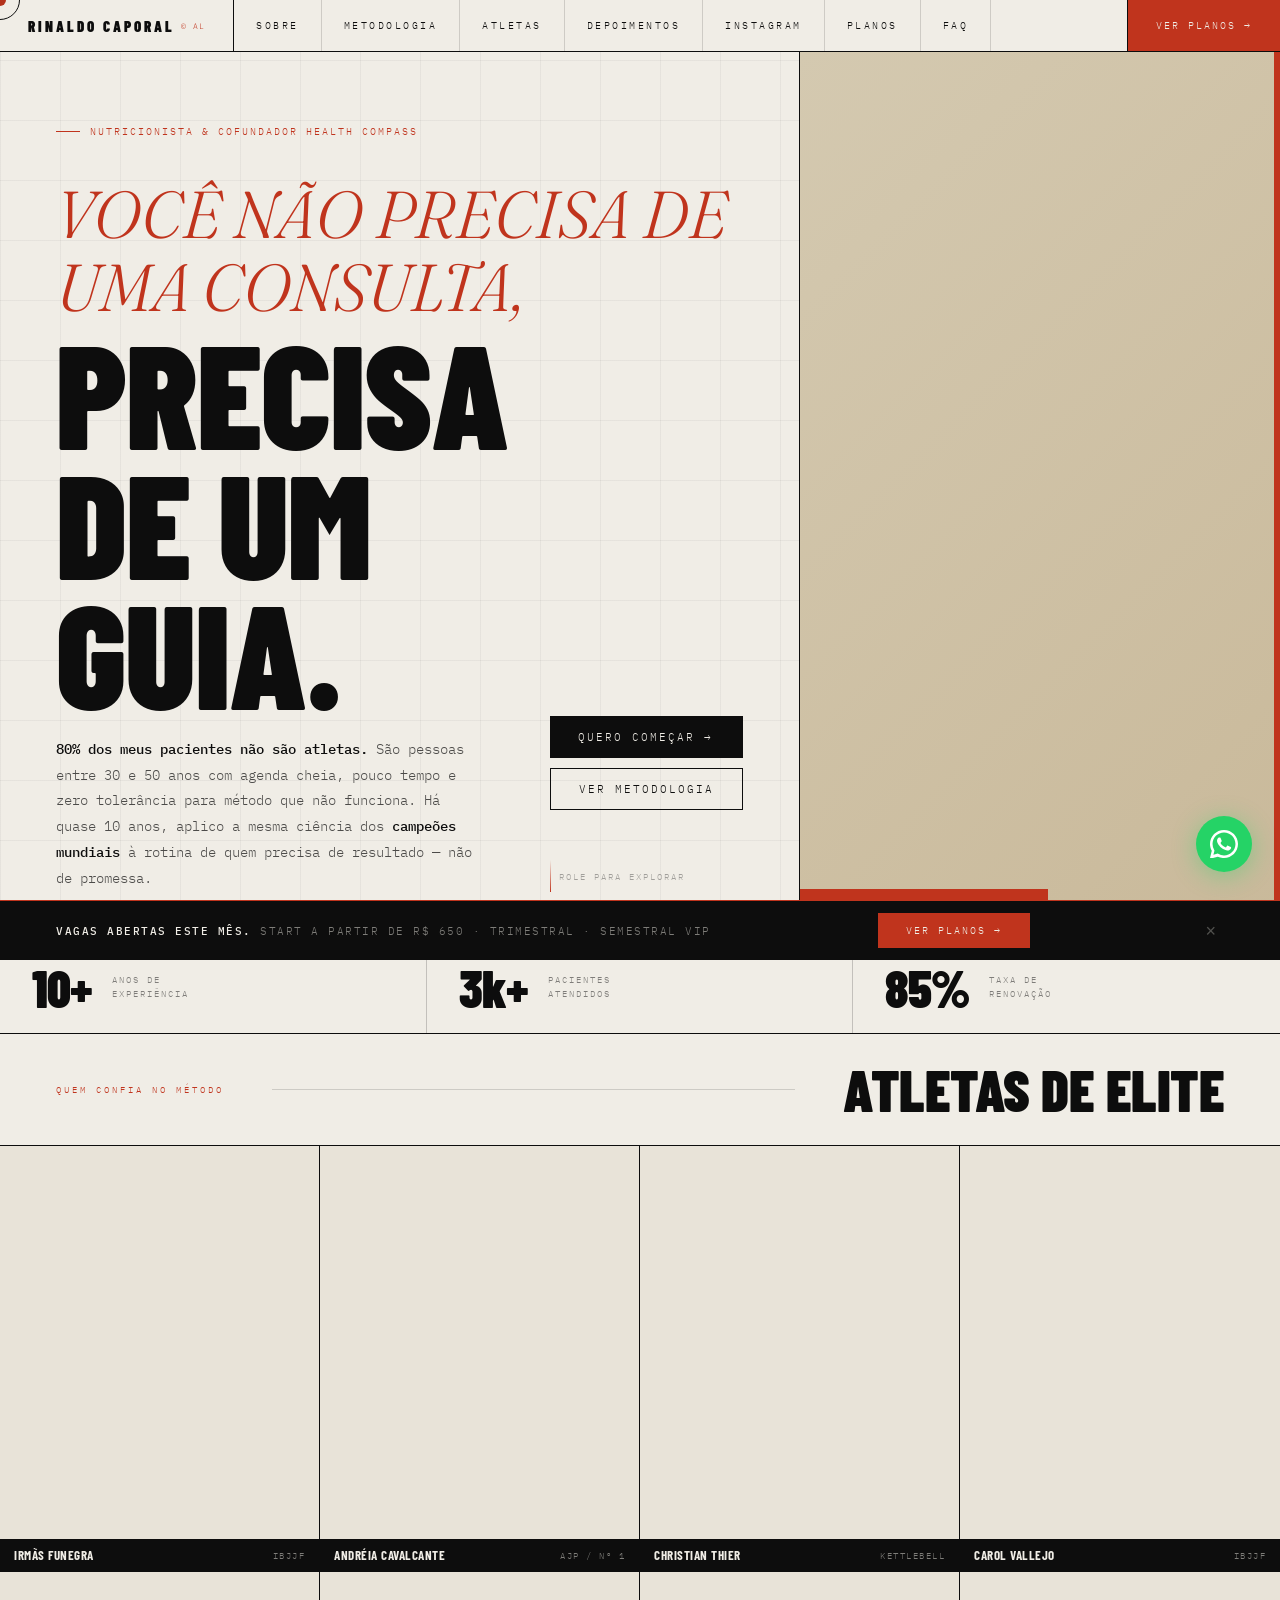
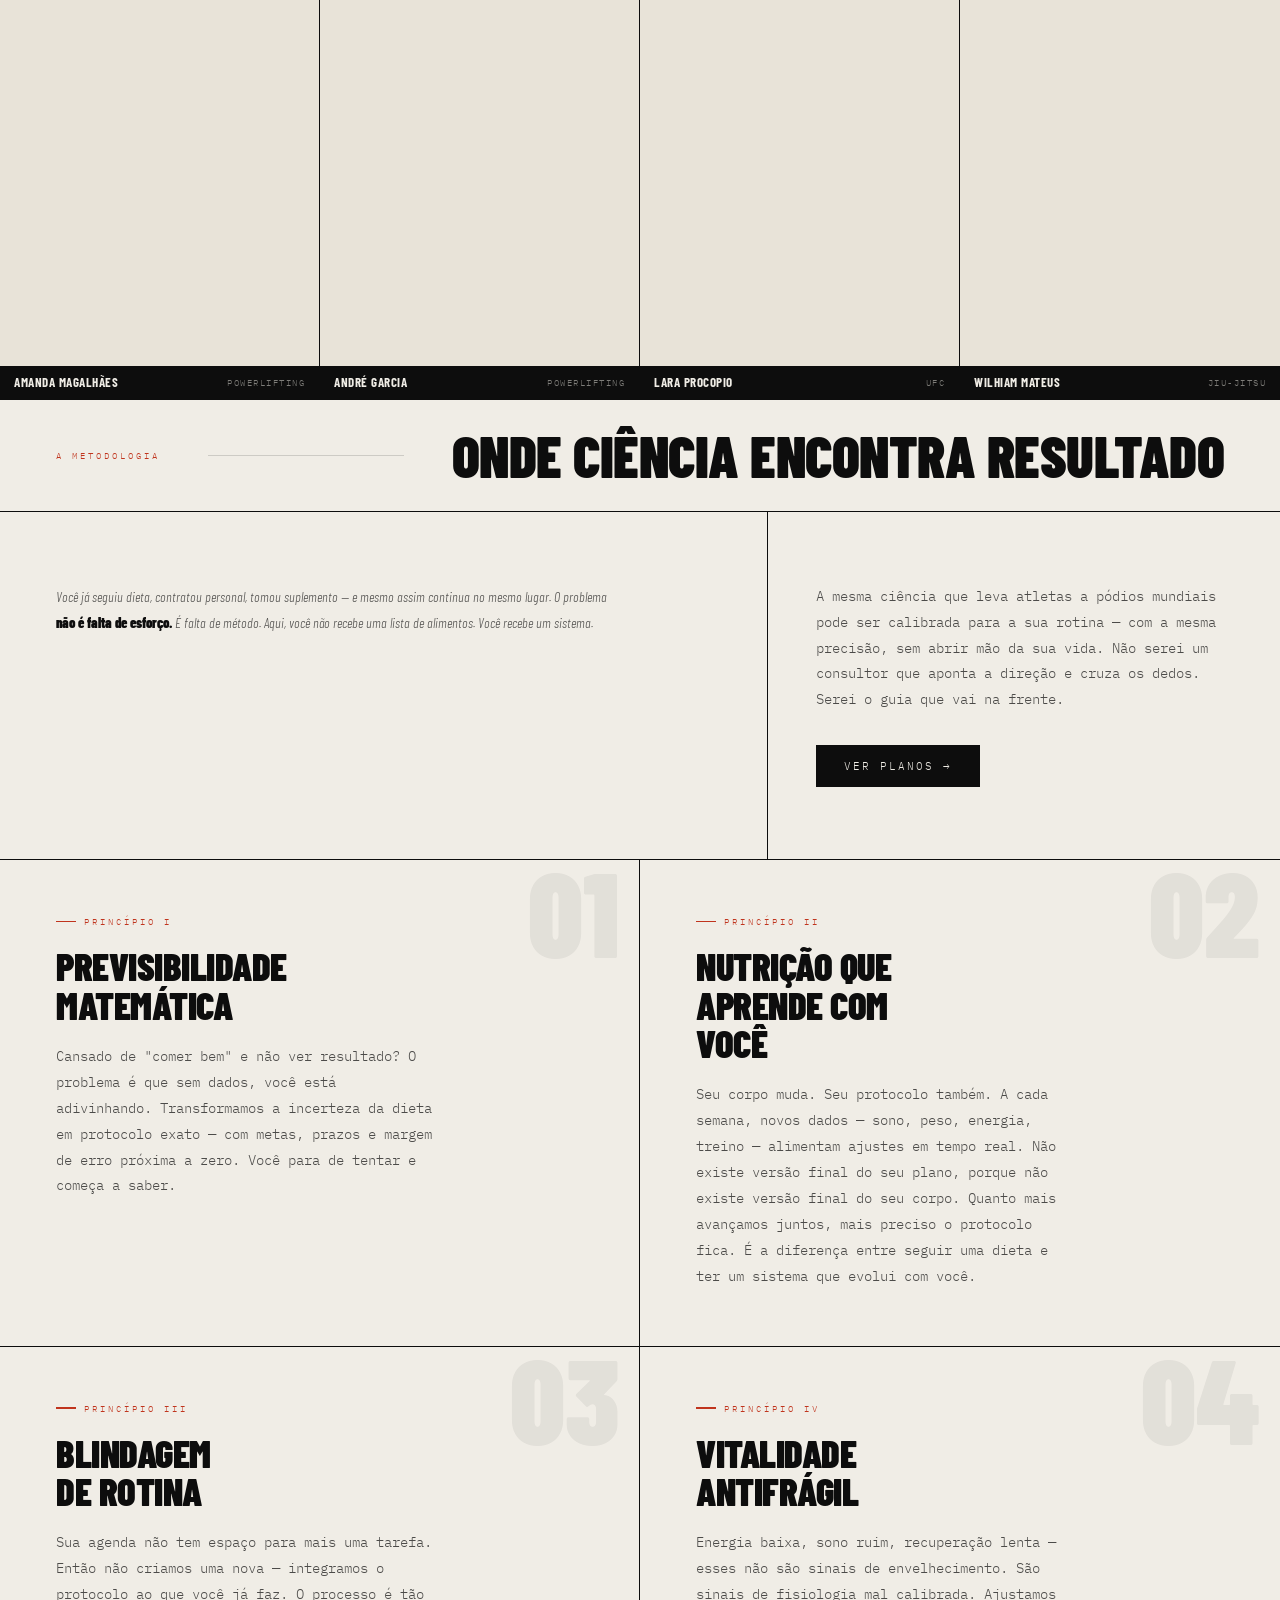
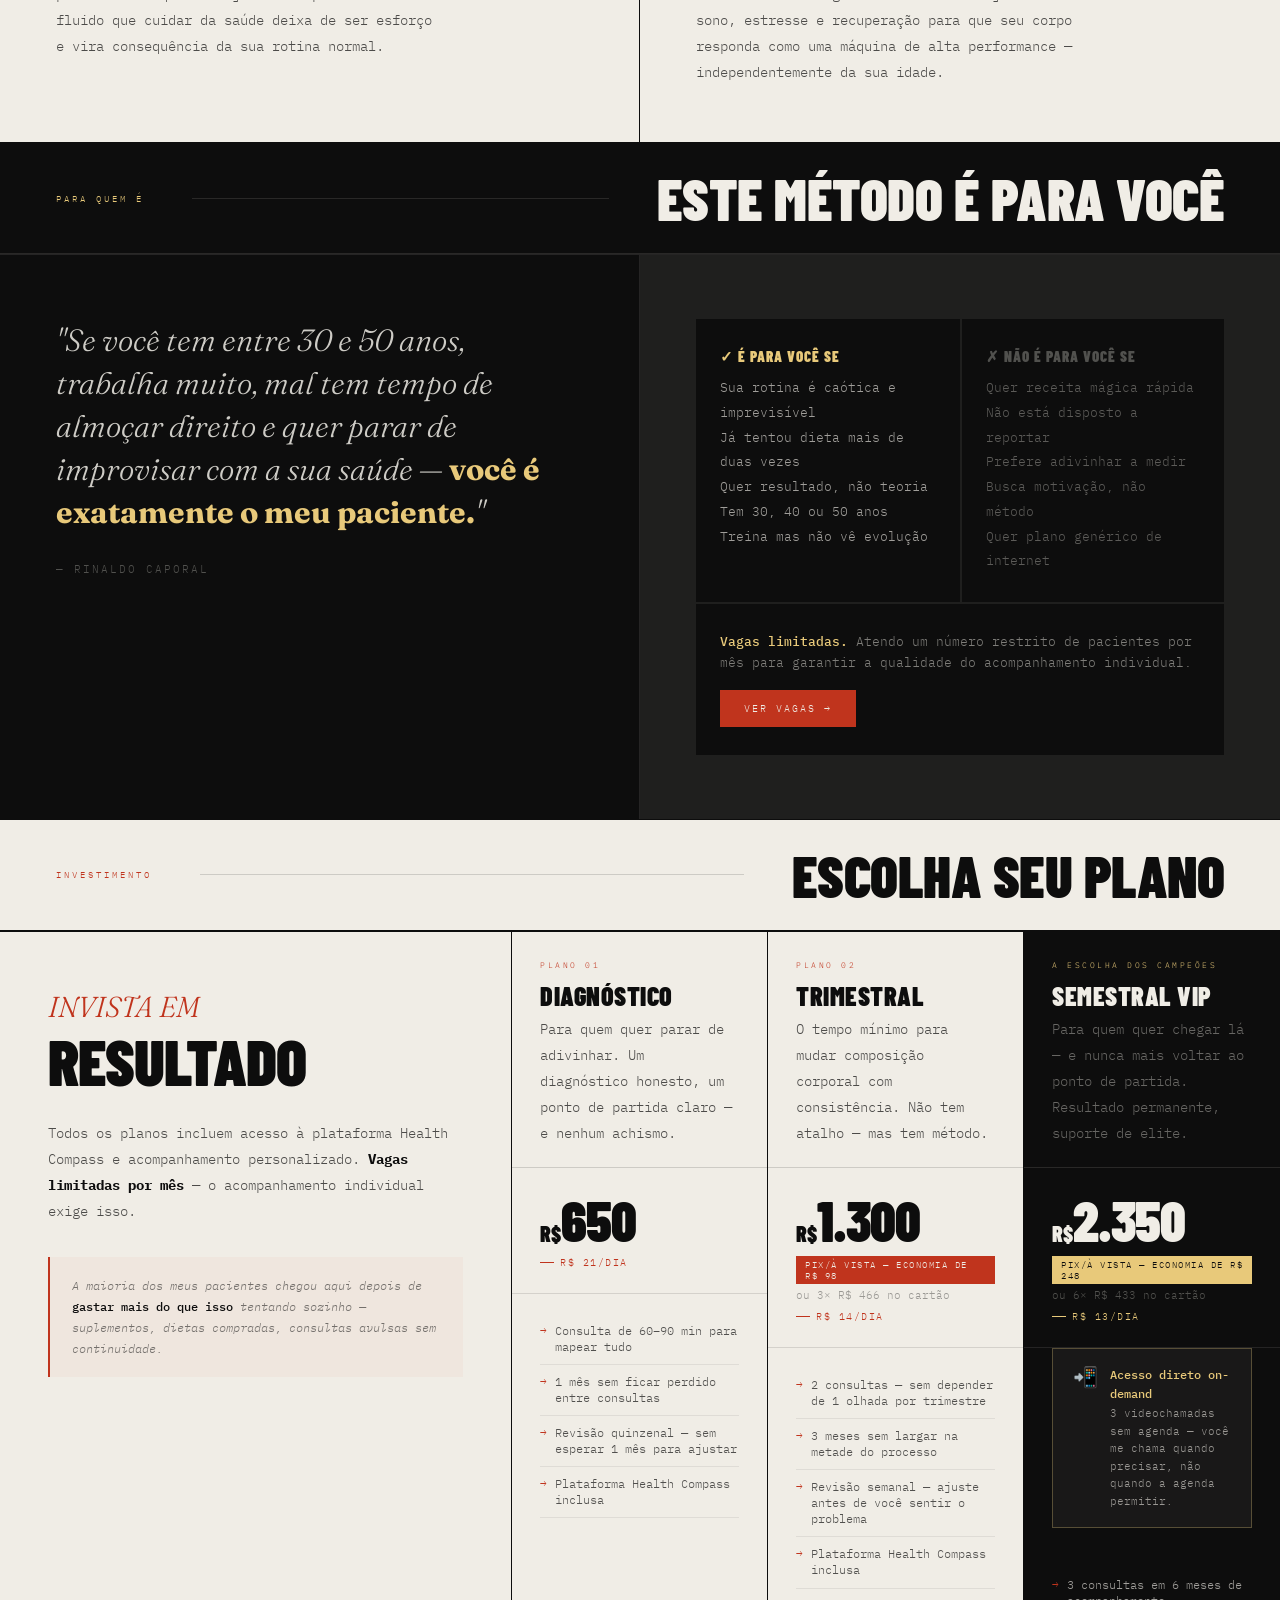
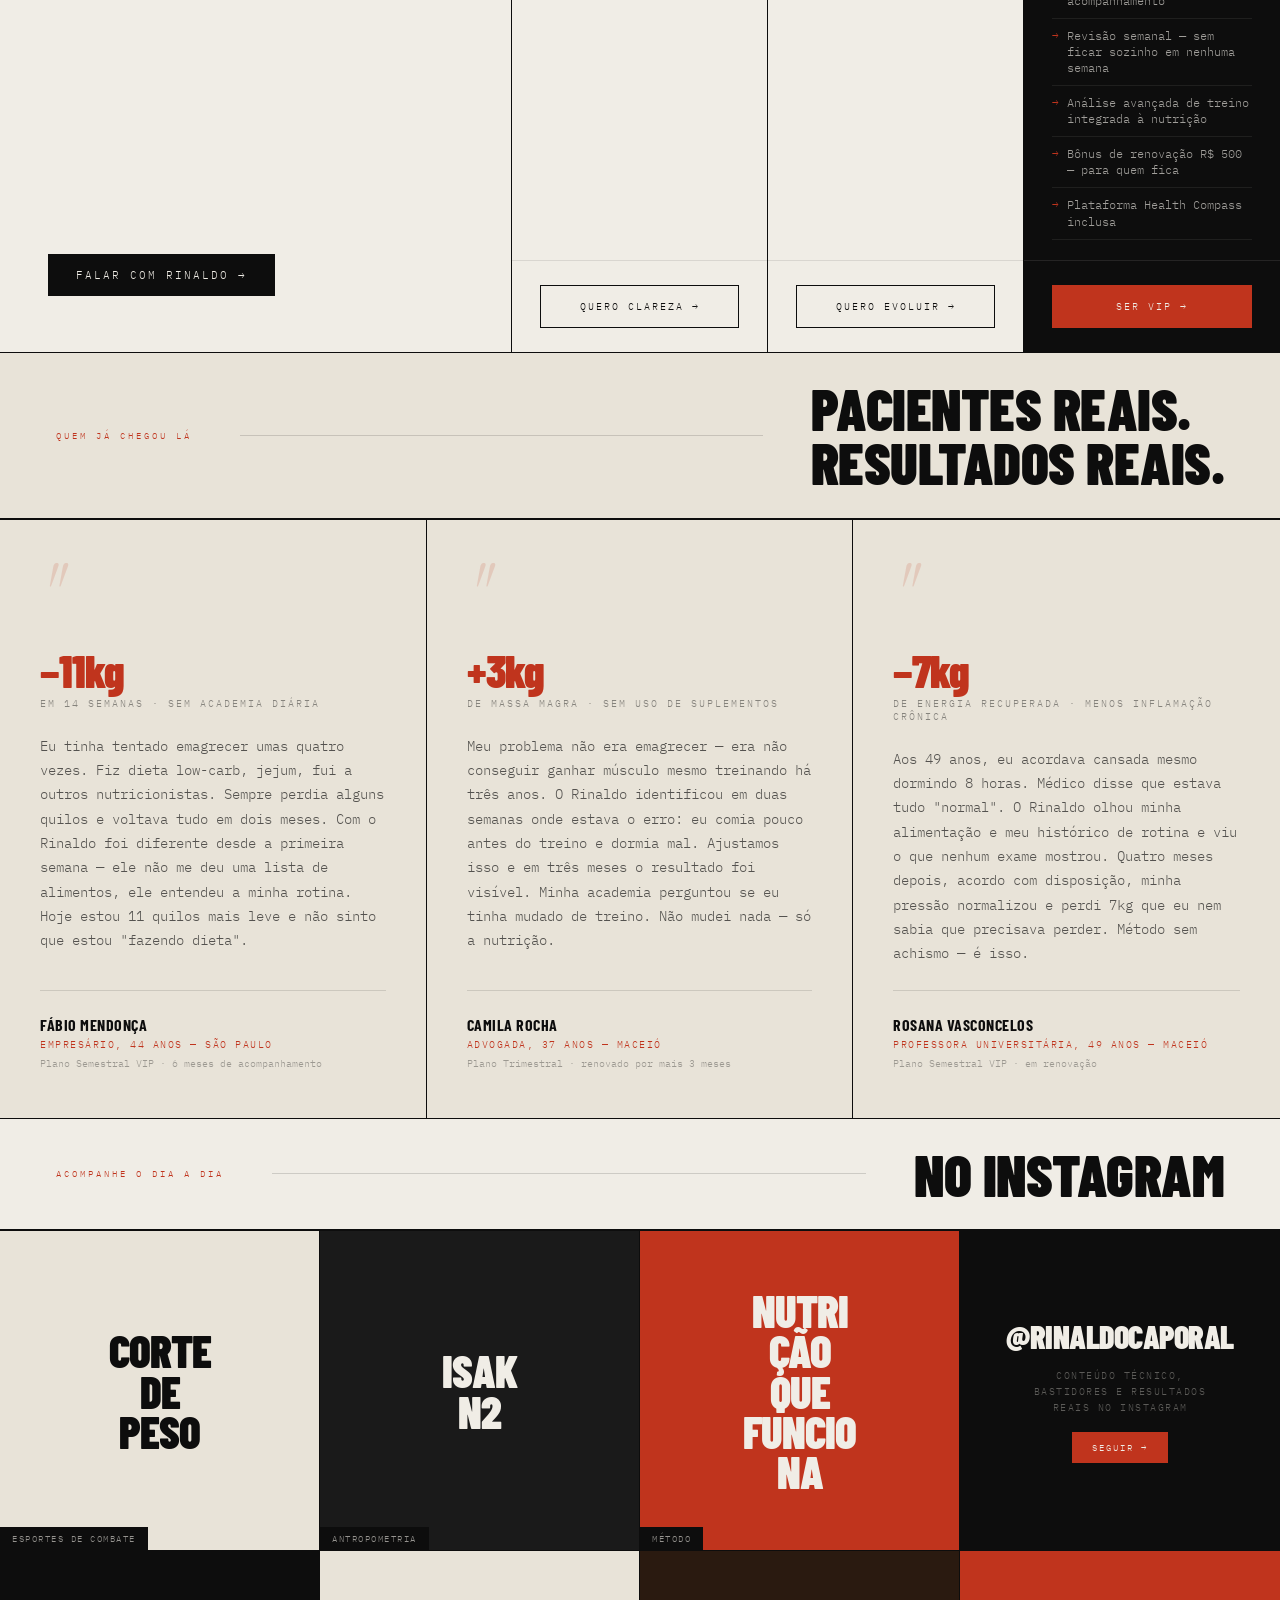
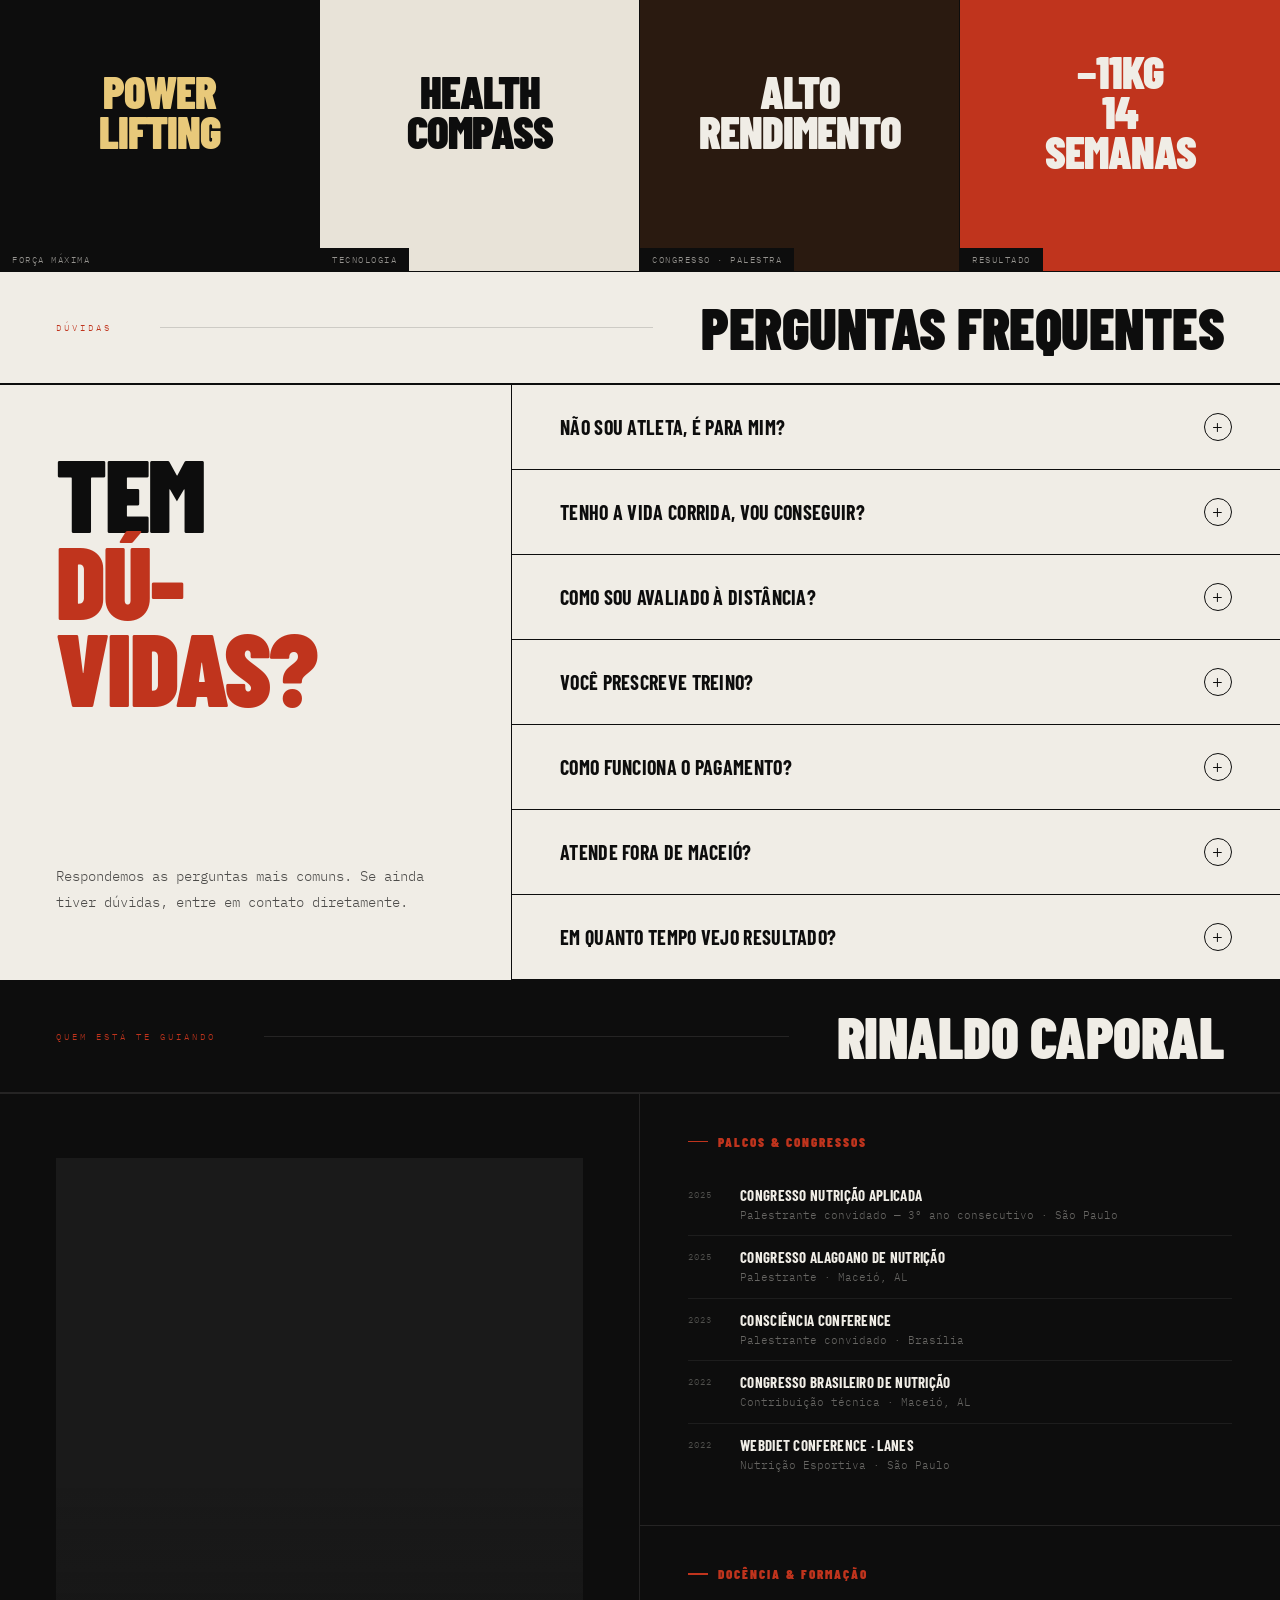
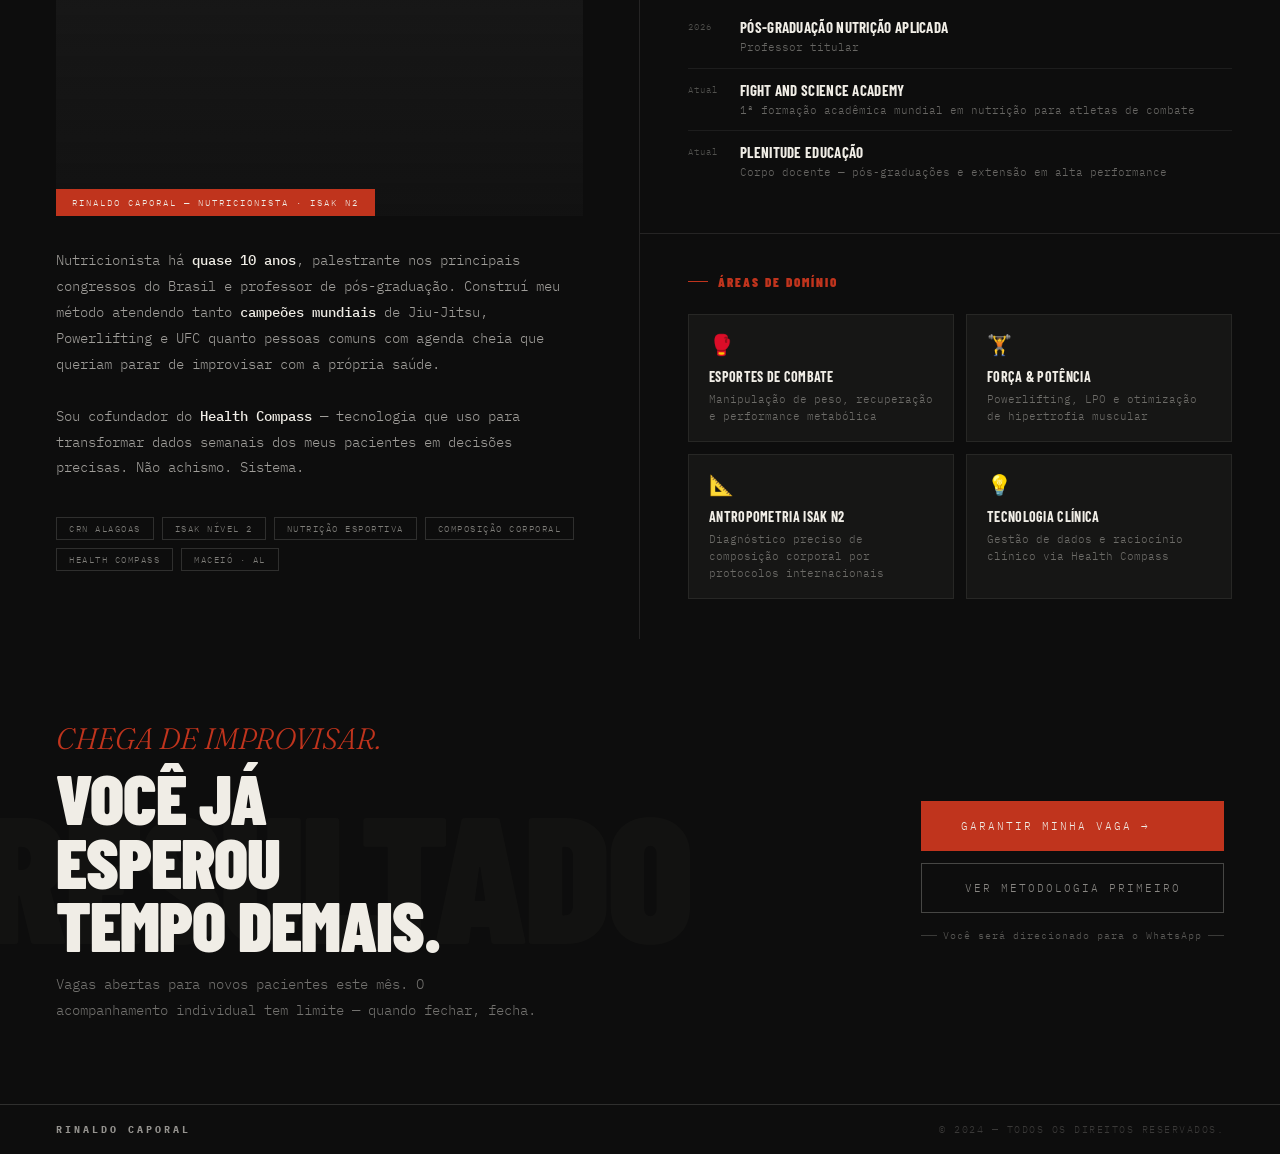
==== commit a554a8f5: "feat: adiciona Google Analytics" ====
--- a/index.html
+++ b/index.html
@@ -1,6 +1,10 @@
 <!DOCTYPE html>
 <html lang="pt-BR">
 <head>
+<!-- Google Analytics -->
+<script async src="https://www.googletagmanager.com/gtag/js?id=G-R4N3ZX12YW"></script>
+<script>window.dataLayer=window.dataLayer||[];function gtag(){dataLayer.push(arguments);}gtag('js',new Date());gtag('config','G-R4N3ZX12YW');</script>
+
 <meta charset="UTF-8">
 <meta name="viewport" content="width=device-width, initial-scale=1.0">
 <title>Rinaldo Caporal — Nutricionista de Alta Performance | Maceió, AL</title>
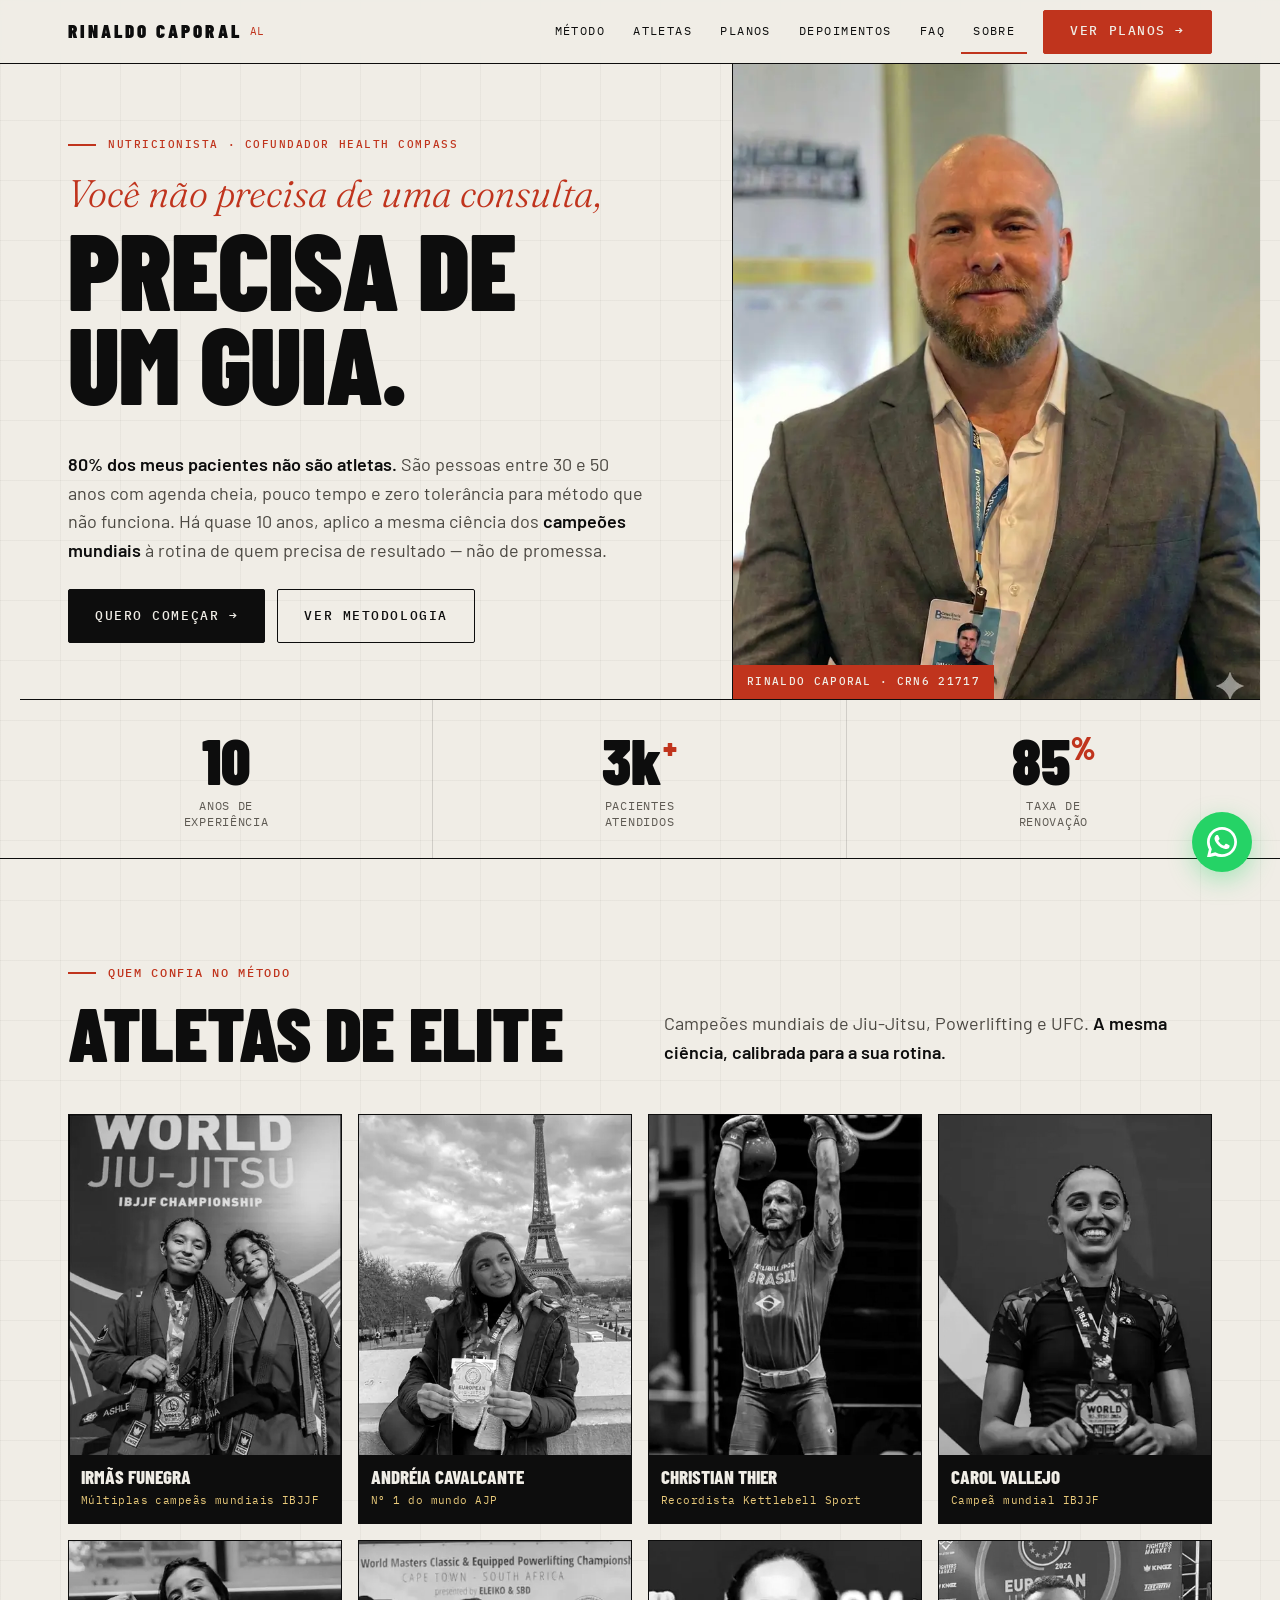
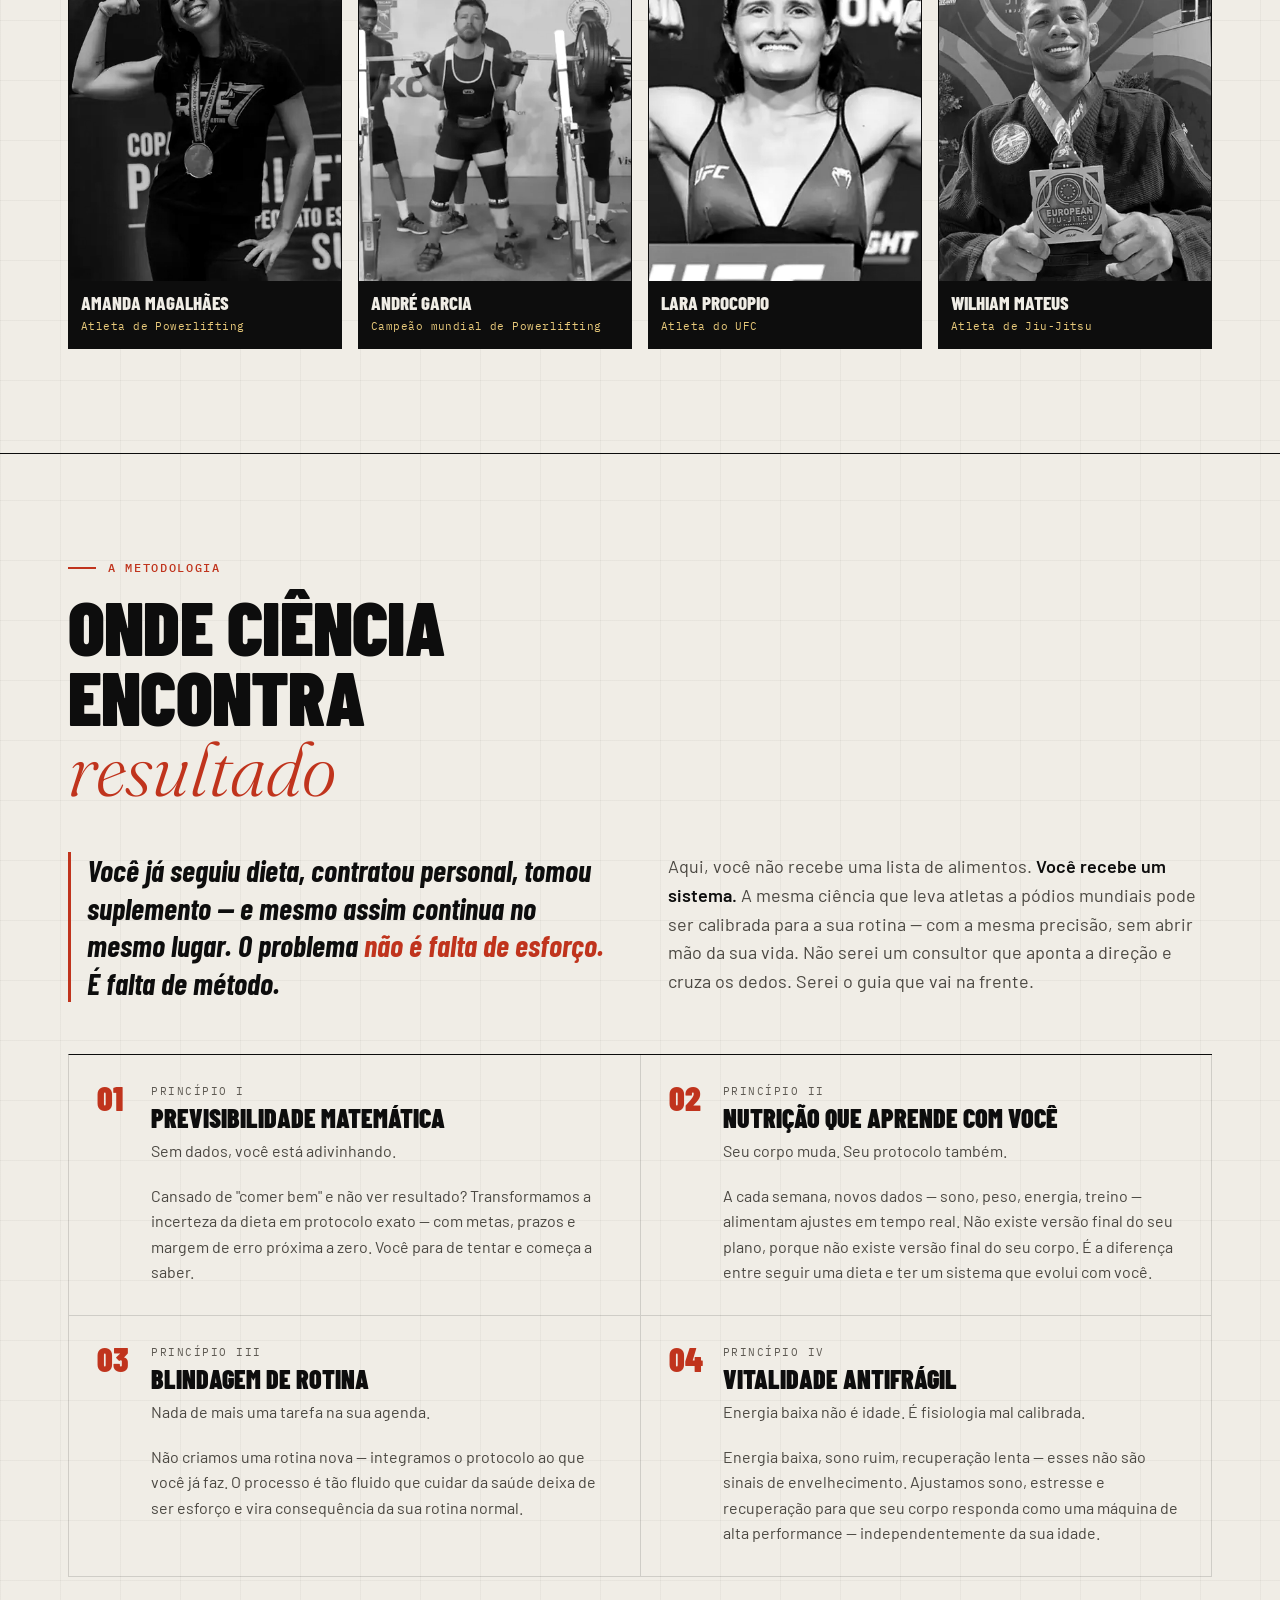
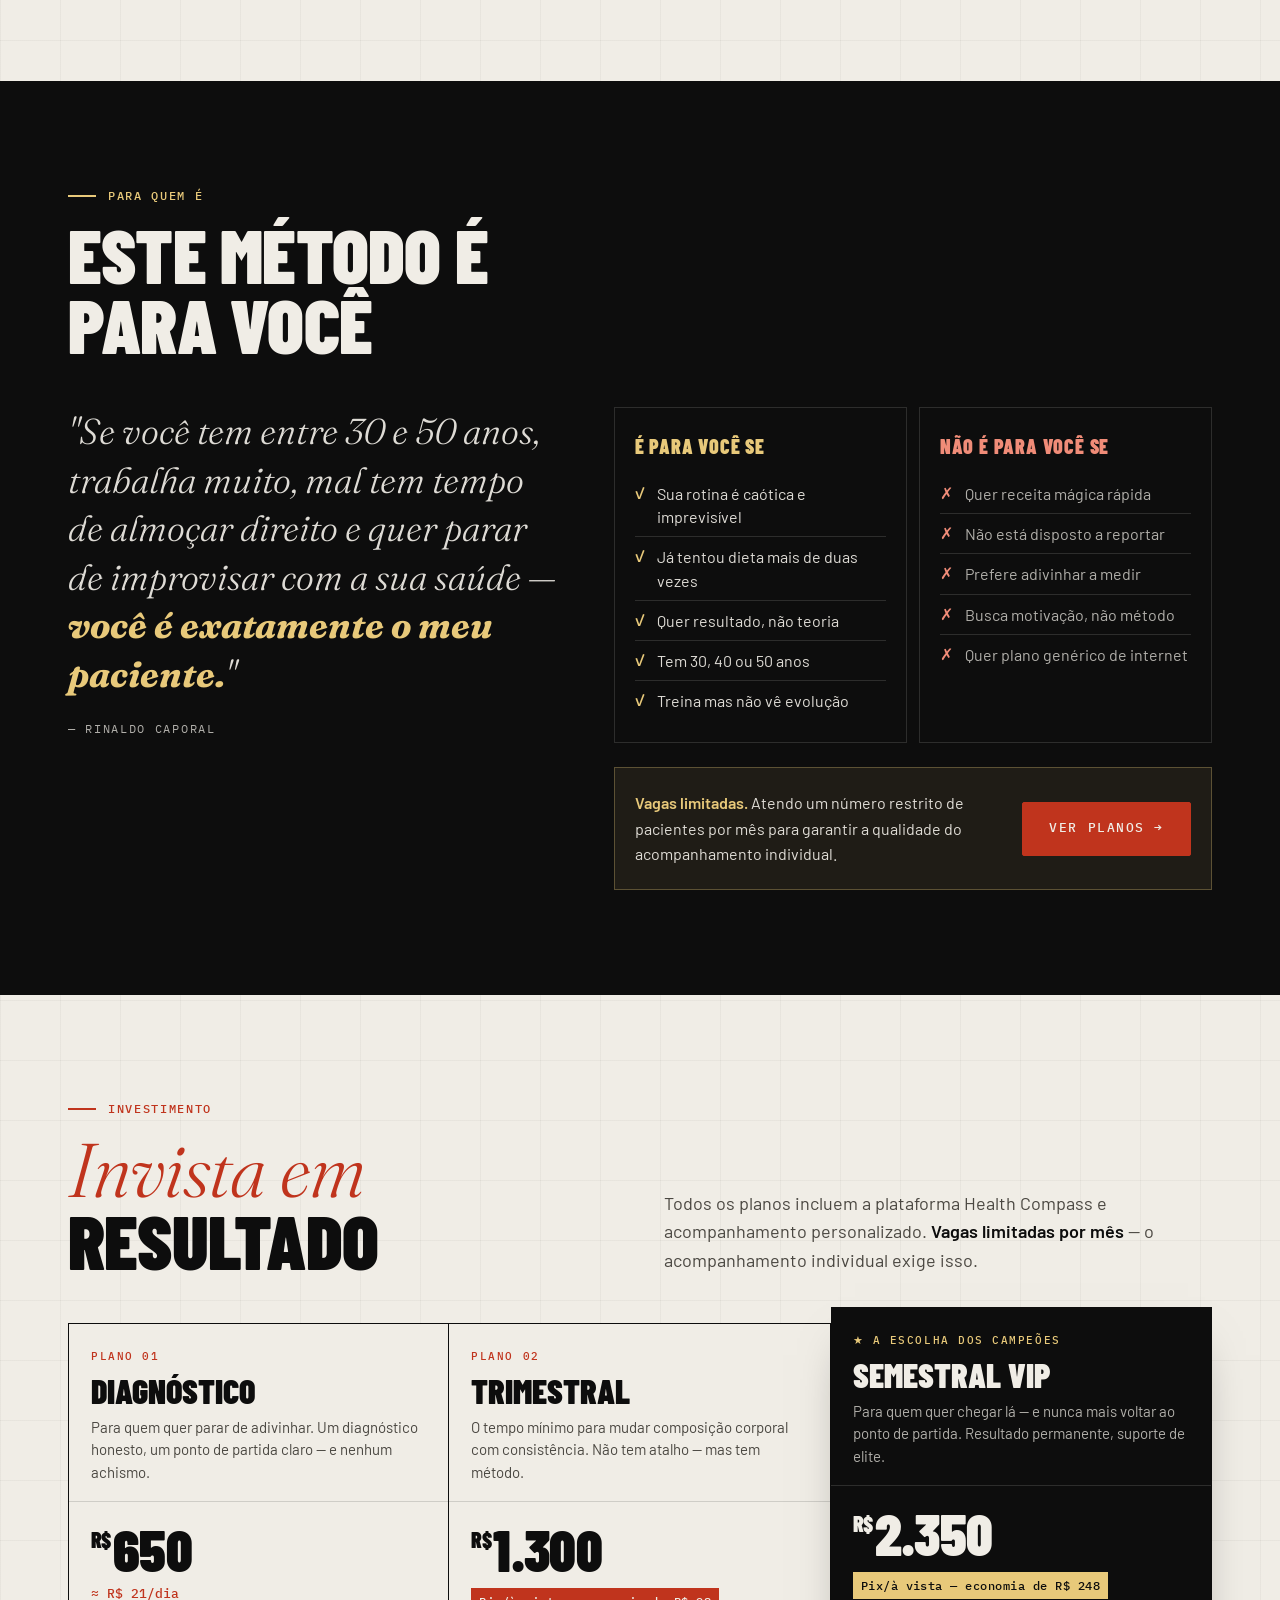
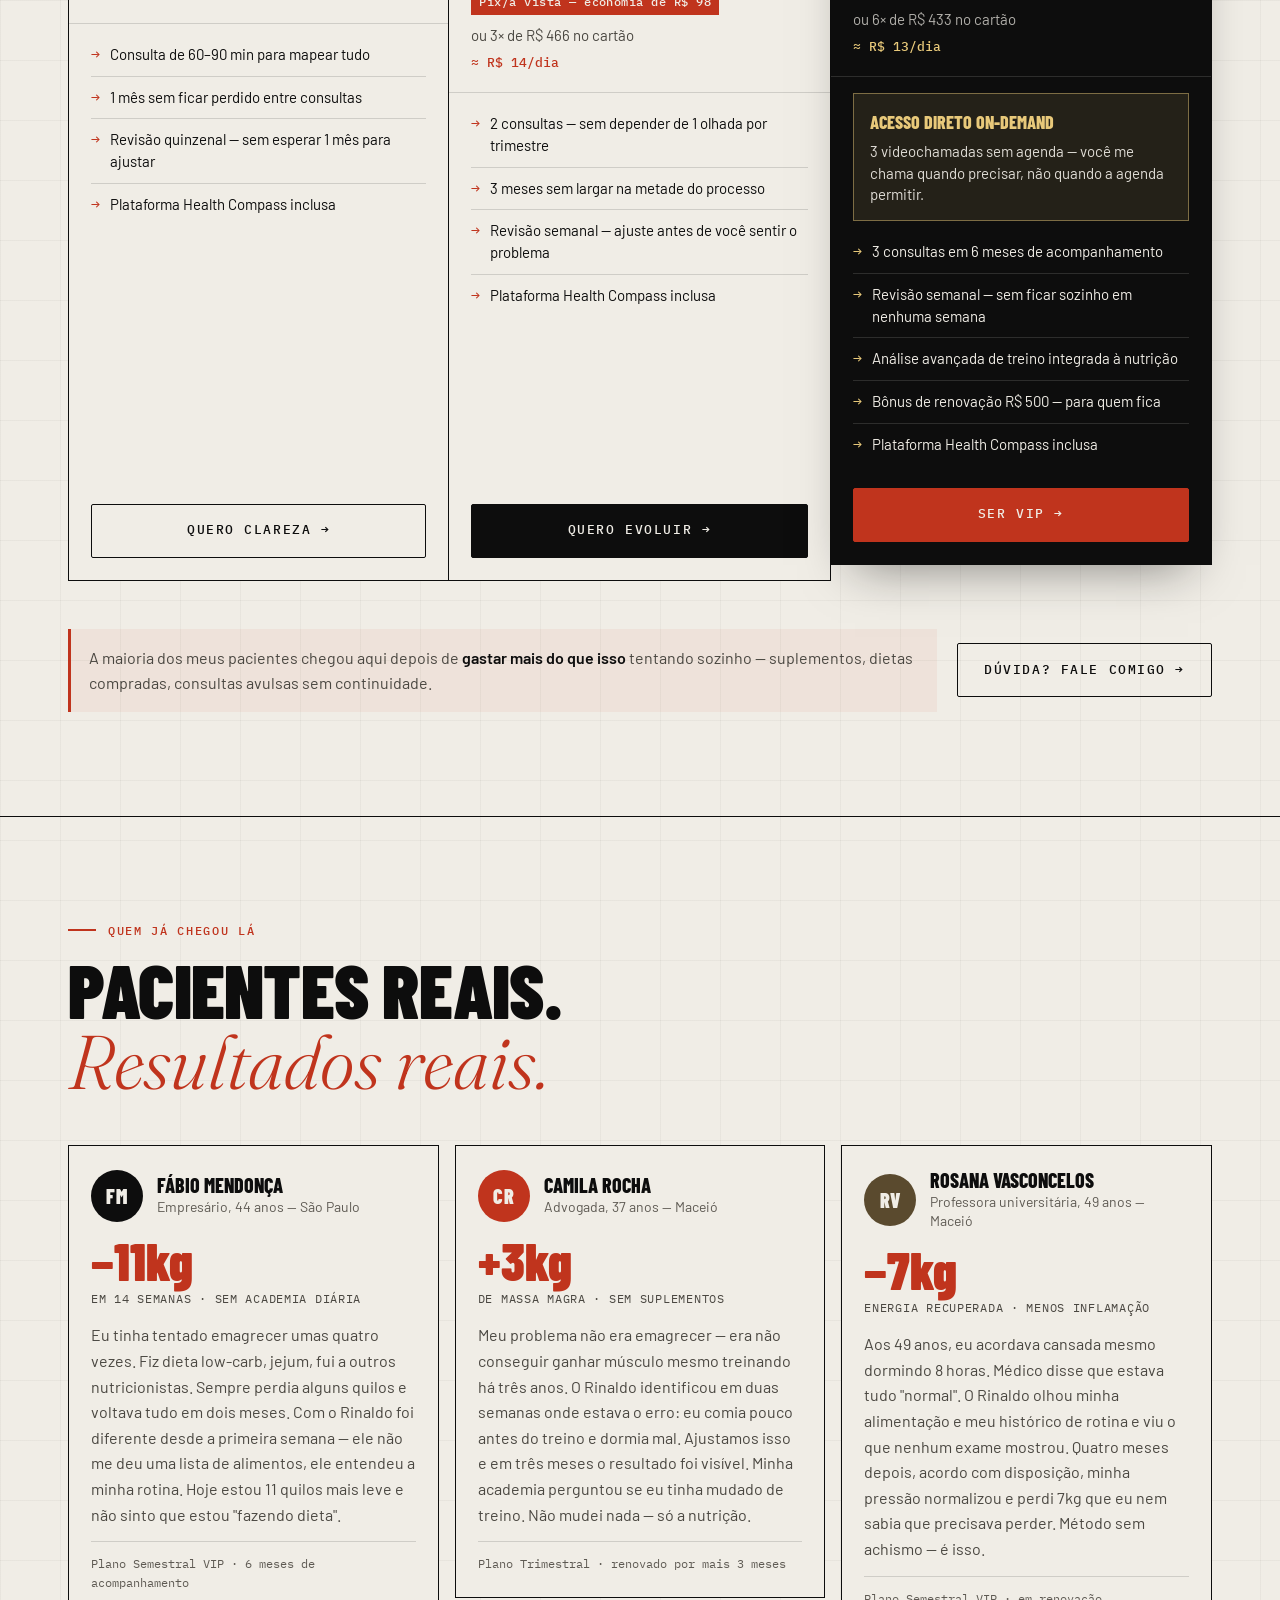
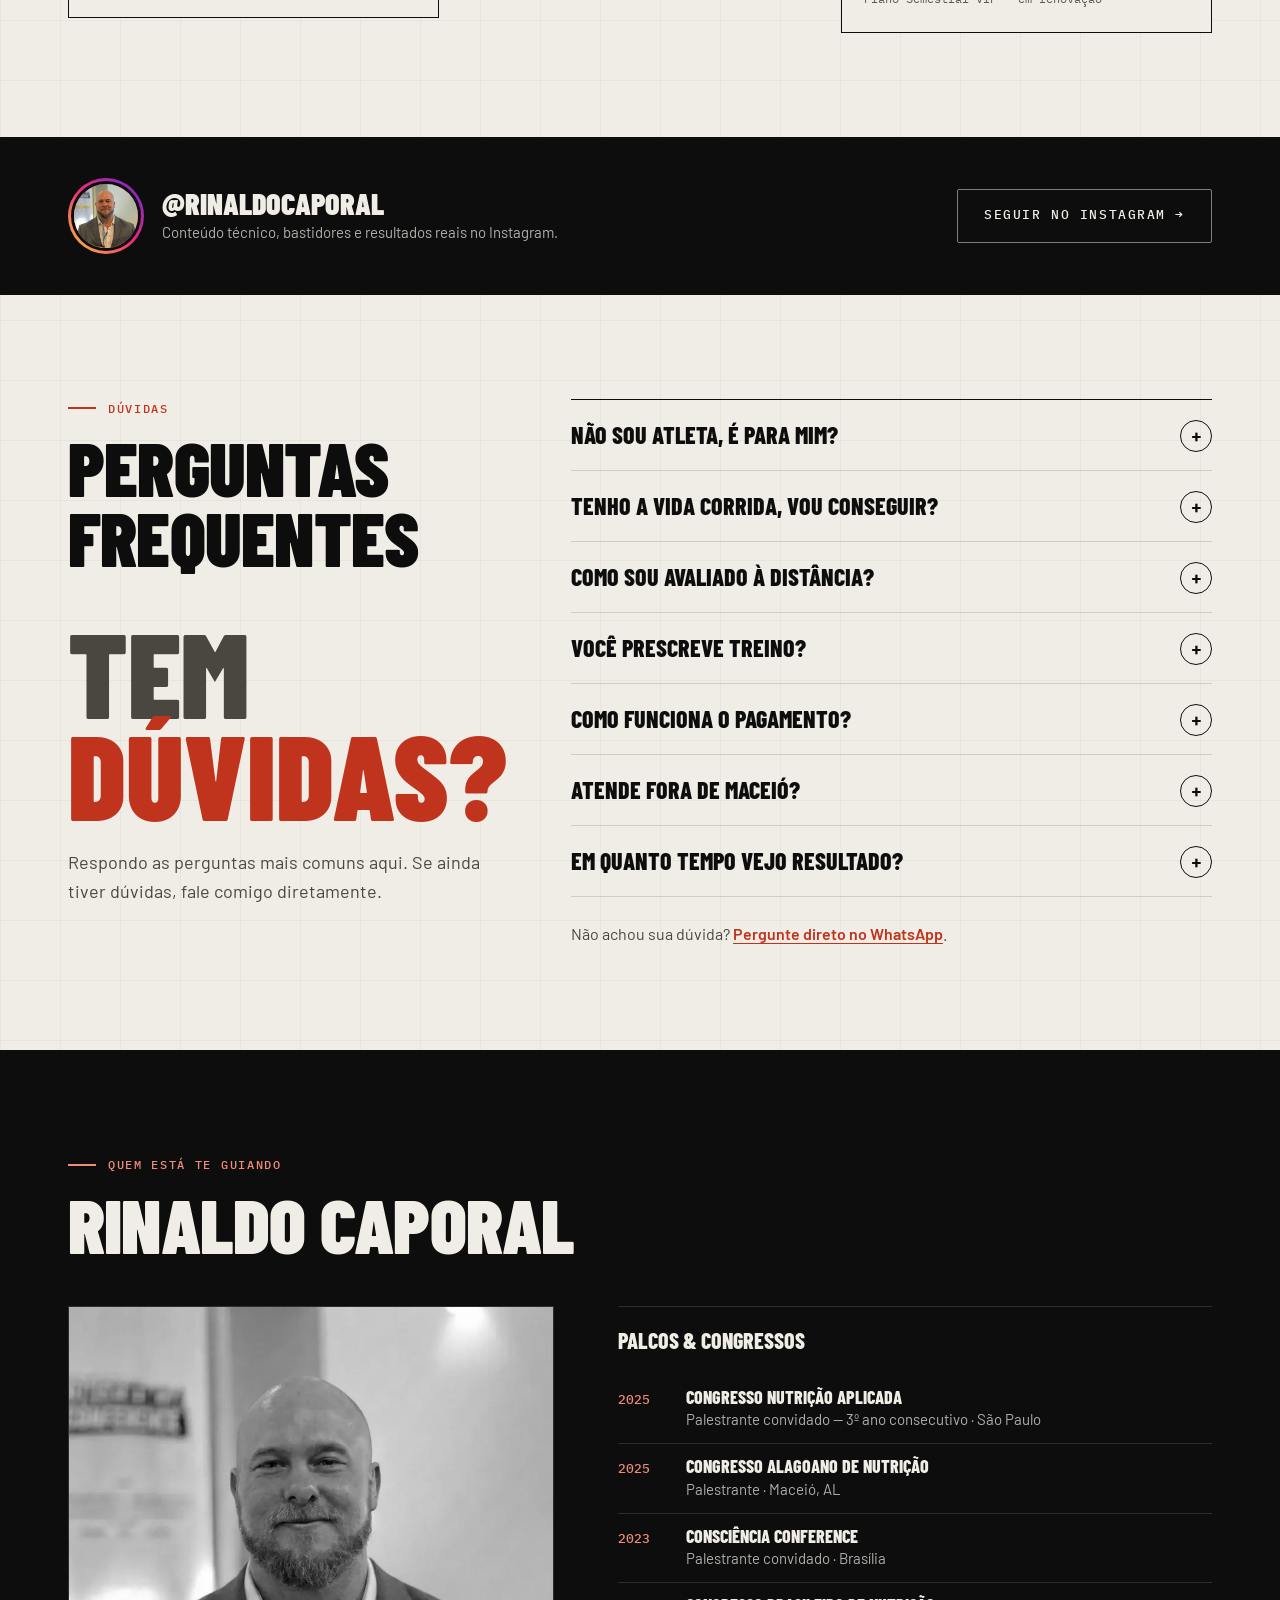
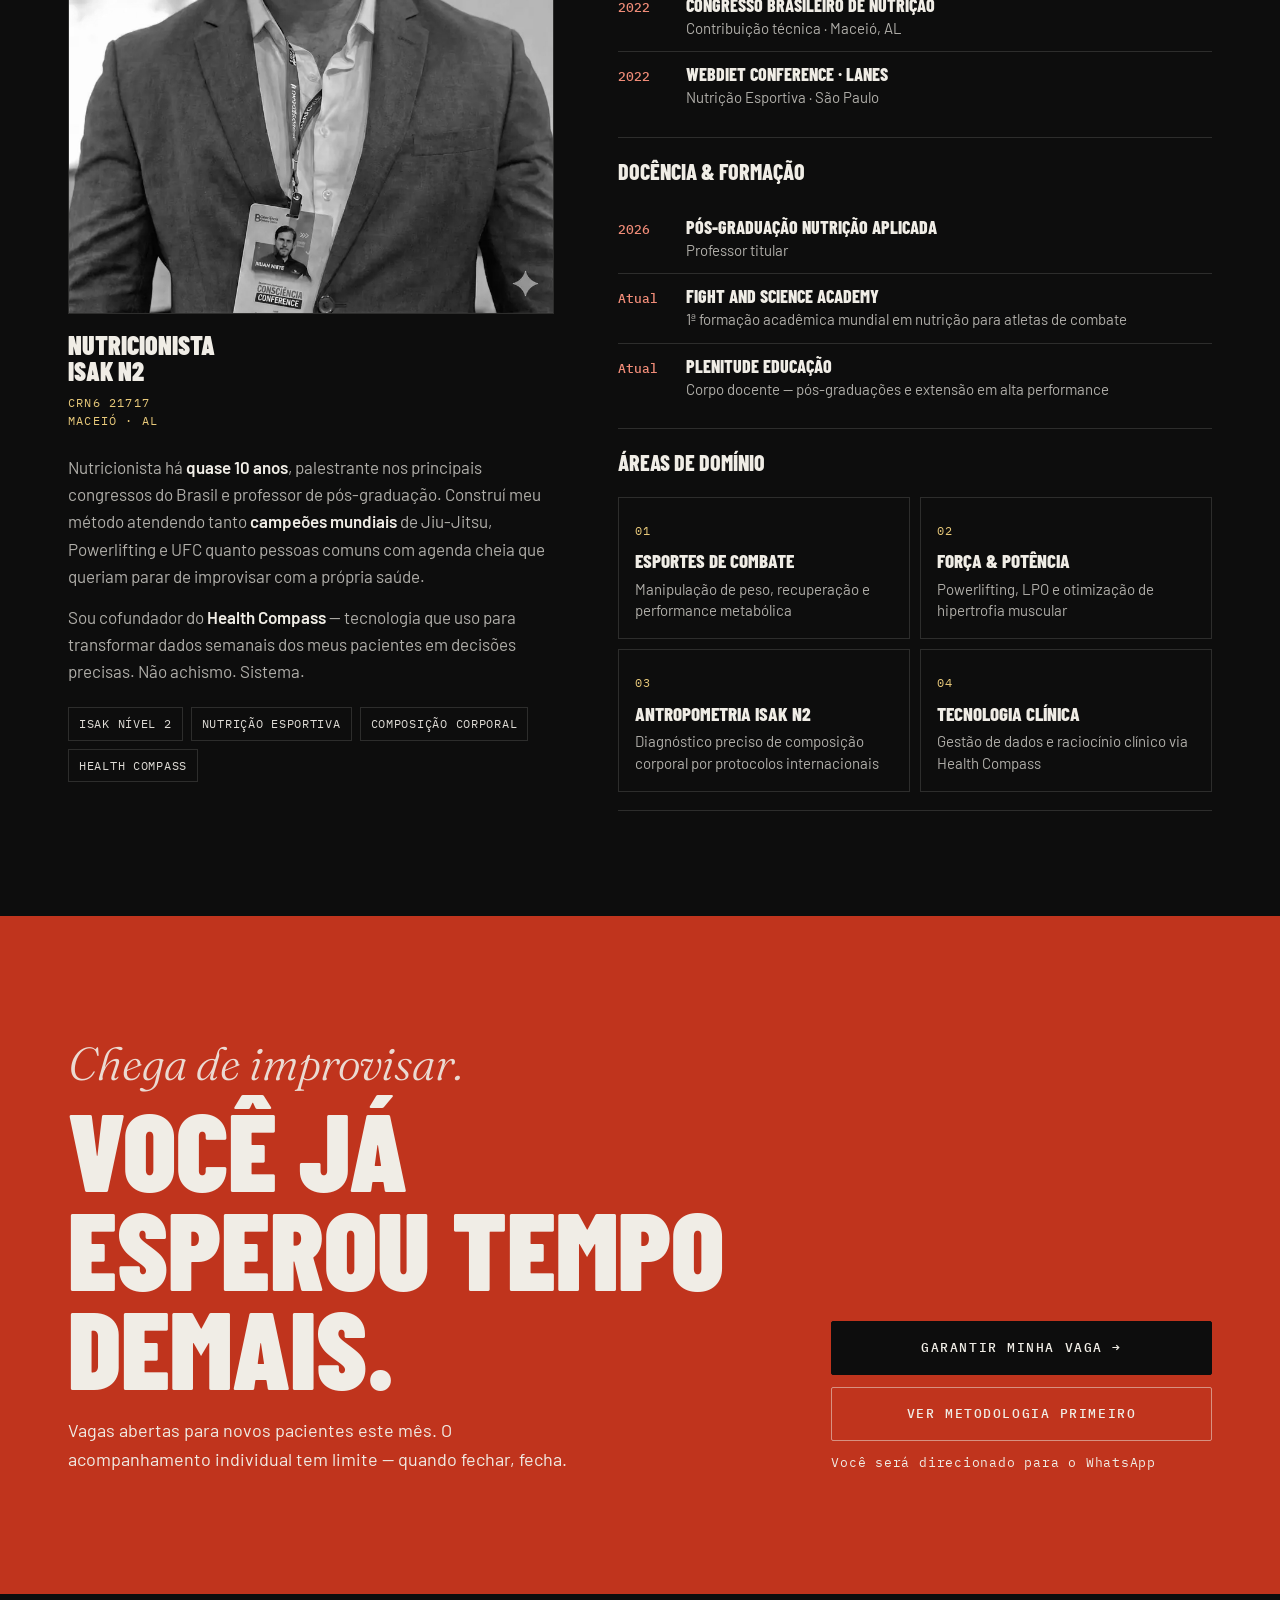
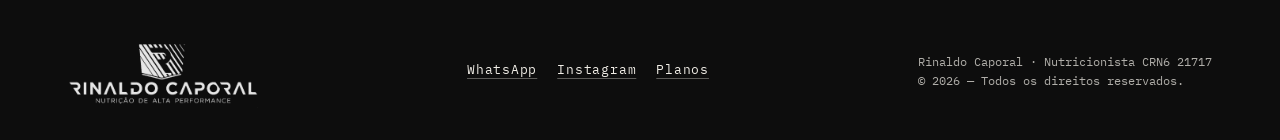
==== commit 30969302: "feat: redesign mobile-first do site - Imagens convertidas para WebP responsivo (~20 MB -> ~0,5 MB), " ====
--- a/index.html
+++ b/index.html
@@ -1,2661 +1,581 @@
 <!DOCTYPE html>
 <html lang="pt-BR">
 <head>
-<!-- Google Analytics -->
-<script async src="https://www.googletagmanager.com/gtag/js?id=G-R4N3ZX12YW"></script>
-<script>window.dataLayer=window.dataLayer||[];function gtag(){dataLayer.push(arguments);}gtag('js',new Date());gtag('config','G-R4N3ZX12YW');</script>
+<!-- Google Analytics (skipped on local previews so test visits don't pollute the data) -->
+<script>
+  window.dataLayer = window.dataLayer || [];
+  function gtag(){dataLayer.push(arguments);}
+  if (!/^(localhost|127\.0\.0\.1|\[::1\])$/.test(location.hostname)) {
+    var ga = document.createElement('script');
+    ga.async = true;
+    ga.src = 'https://www.googletagmanager.com/gtag/js?id=G-R4N3ZX12YW';
+    document.head.appendChild(ga);
+    gtag('js', new Date());
+    gtag('config', 'G-R4N3ZX12YW');
+  }
+</script>
 
 <meta charset="UTF-8">
-<meta name="viewport" content="width=device-width, initial-scale=1.0">
+<meta name="viewport" content="width=device-width, initial-scale=1, viewport-fit=cover">
 <title>Rinaldo Caporal — Nutricionista de Alta Performance | Maceió, AL</title>
-<meta name="description" content="Nutricionista há 10 anos, cofundador do Health Compass. Aplico a ciência dos campeões mundiais à rotina de quem tem entre 30 e 50 anos e quer resultado real — sem achismo, sem improviso.">
-<meta name="keywords" content="nutricionista alta performance, nutricionista maceió, nutricionista alagoas, acompanhamento nutricional, nutrição para adultos, Rinaldo Caporal">
+<meta name="description" content="Nutricionista há quase 10 anos, cofundador do Health Compass. Aplico a ciência dos campeões mundiais à rotina de quem tem entre 30 e 50 anos e quer resultado real — sem achismo, sem improviso. Atendimento online para todo o Brasil.">
+<meta name="theme-color" content="#F0EDE6">
+<link rel="canonical" href="https://www.rinaldocaporal.com.br/">
+<meta name="robots" content="index, follow">
+
+<!-- Open Graph / WhatsApp preview -->
+<meta property="og:type" content="website">
+<meta property="og:locale" content="pt_BR">
+<meta property="og:site_name" content="Rinaldo Caporal">
 <meta property="og:title" content="Rinaldo Caporal — Nutricionista de Alta Performance">
 <meta property="og:description" content="A mesma ciência dos campeões mundiais aplicada à sua rotina. Atendo adultos de 30 a 50 anos que querem resultado, não promessa.">
-<meta property="og:type" content="website">
-<meta property="og:url" content="https://www.rinaldocaporal.com.br">
+<meta property="og:url" content="https://www.rinaldocaporal.com.br/">
+<meta property="og:image" content="https://www.rinaldocaporal.com.br/img/og-image.jpg">
+<meta property="og:image:width" content="1200">
+<meta property="og:image:height" content="630">
+<meta property="og:image:alt" content="Rinaldo Caporal — Você não precisa de uma consulta, precisa de um guia.">
 <meta name="twitter:card" content="summary_large_image">
-<link rel="canonical" href="https://www.rinaldocaporal.com.br">
-<meta name="robots" content="index, follow">
+<meta name="twitter:image" content="https://www.rinaldocaporal.com.br/img/og-image.jpg">
+
+<link rel="icon" type="image/png" sizes="32x32" href="img/favicon-32.png">
+<link rel="icon" type="image/png" sizes="192x192" href="img/favicon-192.png">
+<link rel="apple-touch-icon" href="img/apple-touch-icon.png">
+
 <script type="application/ld+json">
 {
   "@context": "https://schema.org",
   "@type": "Person",
   "name": "Rinaldo Caporal",
-  "jobTitle": "Nutricionista Esportivo",
-  "description": "Nutricionista com 10 anos de experiência, especializado em alta performance e composição corporal para adultos de 30 a 50 anos.",
-  "url": "https://www.rinaldocaporal.com.br",
+  "jobTitle": "Nutricionista",
+  "description": "Nutricionista especializado em alta performance e composição corporal para adultos de 30 a 50 anos. Antropometrista ISAK nível 2 e cofundador do Health Compass.",
+  "url": "https://www.rinaldocaporal.com.br/",
+  "image": "https://www.rinaldocaporal.com.br/img/rinaldo-800.webp",
   "telephone": "+5582988458845",
-  "address": {
-    "@type": "PostalAddress",
-    "addressLocality": "Maceió",
-    "addressRegion": "AL",
-    "addressCountry": "BR"
-  },
-  "sameAs": ["https://wa.me/5582988458845"]
+  "address": { "@type": "PostalAddress", "addressLocality": "Maceió", "addressRegion": "AL", "addressCountry": "BR" },
+  "sameAs": ["https://instagram.com/rinaldocaporal", "https://wa.me/5582988458845"]
 }
 </script>
+
 <link rel="preconnect" href="https://fonts.googleapis.com">
-<link href="https://fonts.googleapis.com/css2?family=Barlow+Condensed:ital,wght@0,300;0,400;0,600;0,700;0,800;0,900;1,700;1,900&family=IBM+Plex+Mono:wght@300;400;500&family=Fraunces:ital,wght@0,300;1,300;1,700&display=swap&font-display=swap" rel="stylesheet">
-
-<style>
-/* ═══════════════════════════════════════
-   RESET & ROOT
-═══════════════════════════════════════ */
-*, *::before, *::after { margin:0; padding:0; box-sizing:border-box; }
-:root {
-  --ink:   #0D0D0D;
-  --paper: #F0EDE6;
-  --cream: #E8E3D8;
-  --red:   #C0341D;
-  --red2:  #E8421F;
-  --mono:  'IBM Plex Mono', monospace;
-  --cond:  'Barlow Condensed', sans-serif;
-  --serif: 'Fraunces', serif;
-}
-html { scroll-behavior: smooth; font-size: 16px; }
-body {
-  background: var(--paper);
-  color: var(--ink);
-  font-family: var(--mono);
-  font-weight: 300;
-  overflow-x: hidden;
-  cursor: none;
-}
-a { color: inherit; text-decoration: none; }
-img { display: block; max-width: 100%; }
-
-/* cursor — see responsive block below */
-
-/* ═══════════════════════════════════════
-   GRID OVERLAY
-═══════════════════════════════════════ */
-.grid-overlay {
-  position: fixed; inset:0; pointer-events:none; z-index:0;
-  background-image:
-    linear-gradient(rgba(13,13,13,.045) 1px, transparent 1px),
-    linear-gradient(90deg, rgba(13,13,13,.045) 1px, transparent 1px);
-  background-size: 60px 60px;
-}
-
-/* ═══════════════════════════════════════
-   NAV
-═══════════════════════════════════════ */
-nav {
-  position: fixed; top:0; left:0; right:0; z-index:200;
-  display: flex; align-items:stretch;
-  border-bottom: 1.5px solid var(--ink);
-  background: var(--paper);
-  height: 52px;
-}
-.nav-brand {
-  display:flex; align-items:center;
-  padding: 0 28px;
-  font-family: var(--cond);
-  font-weight: 900;
-  font-size: 15px;
-  letter-spacing: 3px;
-  text-transform: uppercase;
-  border-right: 1.5px solid var(--ink);
-  flex-shrink:0;
-}
-.nav-brand sup {
-  font-family: var(--mono);
-  font-size: 8px;
-  font-weight: 300;
-  color: var(--red);
-  letter-spacing: 1px;
-  margin-left: 6px;
-  vertical-align: super;
-}
-.nav-links { display:flex; flex:1; }
-.nav-links a {
-  display:flex; align-items:center;
-  padding: 0 22px;
-  font-size: 10px;
-  letter-spacing: 2.5px;
-  text-transform: uppercase;
-  font-family: var(--mono);
-  border-right: 1px solid rgba(13,13,13,.15);
-  transition: background .2s, color .2s;
-}
-.nav-links a:hover { background: var(--ink); color: var(--paper); }
-.nav-cta {
-  margin-left: auto;
-  display: flex; align-items:center;
-  padding: 0 28px;
-  background: var(--red);
-  color: var(--paper);
-  font-family: var(--mono);
-  font-size: 10px;
-  letter-spacing: 2px;
-  text-transform: uppercase;
-  border-left: 1.5px solid var(--ink);
-  transition: background .2s;
-  flex-shrink:0;
-}
-.nav-cta:hover { background: #A02C18; }
-
-/* ═══════════════════════════════════════
-   HERO
-═══════════════════════════════════════ */
-.hero {
-  min-height: 100vh;
-  display: grid;
-  grid-template-rows: 1fr auto;
-  border-bottom: 1.5px solid var(--ink);
-  padding-top: 52px;
-  position: relative;
-}
-.hero-main {
-  display: grid;
-  grid-template-columns: 1fr 480px;
-  min-height: calc(100vh - 52px - 90px);
-}
-.hero-left {
-  padding: 64px 56px 48px;
-  display: flex;
-  flex-direction: column;
-  justify-content: space-between;
-  border-right: 1.5px solid var(--ink);
-}
-.hero-tag {
-  display: inline-flex;
-  align-items: center;
-  gap: 10px;
-  font-size: 10px;
-  letter-spacing: 2px;
-  text-transform: uppercase;
-  color: var(--red);
-  font-family: var(--mono);
-  margin-bottom: 40px;
-}
-.hero-tag::before { content:''; width:24px; height:1.5px; background:var(--red); }
-
-.hero-h1 {
-  font-family: var(--cond);
-  font-weight: 900;
-  font-size: clamp(96px, 11.5vw, 180px);
-  line-height: .88;
-  letter-spacing: -1px;
-  text-transform: uppercase;
-  flex: 1;
-  display: flex;
-  flex-direction: column;
-  justify-content: center;
-}
-.hero-h1 .italic-line {
-  font-family: var(--serif);
-  font-style: italic;
-  font-weight: 300;
-  font-size: .45em;
-  color: var(--red);
-  letter-spacing: 0;
-  line-height: 1.1;
-  display: block;
-  margin-bottom: 4px;
-}
-.hero-sub-row {
-  display: flex;
-  align-items: flex-end;
-  justify-content: space-between;
-  gap: 32px;
-}
-.hero-desc {
-  font-size: 14px;
-  line-height: 1.75;
-  color: rgba(13,13,13,.6);
-  max-width: 420px;
-  font-family: var(--mono);
-  font-weight: 300;
-}
-.hero-desc strong { color: var(--ink); font-weight: 500; }
-.hero-btns {
-  display: flex;
-  flex-direction: column;
-  gap: 10px;
-  flex-shrink:0;
-}
-.btn-solid {
-  display: inline-flex; align-items:center; gap:10px;
-  background: var(--ink);
-  color: var(--paper);
-  padding: 14px 28px;
-  font-family: var(--mono);
-  font-size: 11px;
-  letter-spacing: 2px;
-  text-transform: uppercase;
-  transition: background .2s;
-  white-space: nowrap;
-}
-.btn-solid:hover { background: var(--red); }
-.btn-outline {
-  display: inline-flex; align-items:center; gap:10px;
-  border: 1.5px solid var(--ink);
-  color: var(--ink);
-  padding: 13px 28px;
-  font-family: var(--mono);
-  font-size: 11px;
-  letter-spacing: 2px;
-  text-transform: uppercase;
-  transition: all .2s;
-  white-space: nowrap;
-}
-.btn-outline:hover { background: var(--ink); color: var(--paper); }
-
-/* Hero right — photo */
-.hero-right {
-  position: relative;
-  overflow: hidden;
-  background: var(--cream);
-}
-.hero-photo {
-  width: 100%;
-  height: 100%;
-  object-fit: cover;
-  object-position: top center;
-  filter: contrast(1.08) saturate(0.85);
-  mix-blend-mode: multiply;
-}
-.hero-photo-bg {
-  position: absolute; inset:0;
-  background: linear-gradient(135deg, #D4C9B0 0%, #C9B99A 100%);
-}
-/* Red vertical stripe on photo */
-.hero-right::after {
-  content:'';
-  position: absolute;
-  top:0; right:0;
-  width: 6px; height: 100%;
-  background: var(--red);
-}
-/* Photo label */
-.photo-label {
-  position: absolute;
-  bottom: 24px; left: -1px;
-  background: var(--red);
-  color: var(--paper);
-  font-family: var(--mono);
-  font-size: 9px;
-  letter-spacing: 2px;
-  text-transform: uppercase;
-  padding: 8px 16px;
-  writing-mode: horizontal-tb;
-  z-index: 2;
-}
-
-/* Hero stats bar */
-.hero-stats {
-  display: grid;
-  grid-template-columns: repeat(3, 1fr);
-  border-top: 1.5px solid var(--ink);
-}
-.stat-cell {
-  display: flex;
-  align-items: center;
-  gap: 20px;
-  padding: 20px 32px;
-  border-right: 1px solid rgba(13,13,13,.2);
-}
-.stat-cell:last-child { border-right: none; }
-.stat-n {
-  font-family: var(--cond);
-  font-weight: 900;
-  font-size: 52px;
-  line-height: 1;
-  letter-spacing: -1px;
-}
-.stat-n sub { font-size: 24px; color: var(--red); font-weight: 700; vertical-align: baseline; }
-.stat-lbl {
-  font-size: 9px;
-  letter-spacing: 2px;
-  text-transform: uppercase;
-  color: rgba(13,13,13,.5);
-  font-family: var(--mono);
-  line-height: 1.6;
-}
-
-/* ═══════════════════════════════════════
-   ATHLETES — FULL BLEED GRID
-═══════════════════════════════════════ */
-.section-header {
-  display: flex;
-  align-items: center;
-  justify-content: space-between;
-  padding: 28px 56px;
-  border-bottom: 1.5px solid var(--ink);
-  gap: 24px;
-}
-.section-kicker {
-  font-family: var(--mono);
-  font-size: 9px;
-  letter-spacing: 3px;
-  text-transform: uppercase;
-  color: var(--red);
-  flex-shrink:0;
-}
-.section-title-lg {
-  font-family: var(--cond);
-  font-weight: 900;
-  font-size: clamp(36px, 4.5vw, 64px);
-  text-transform: uppercase;
-  letter-spacing: -.5px;
-  line-height: .95;
-}
-.section-rule { flex:1; height:1px; background:rgba(13,13,13,.15); margin:0 24px; }
-
-.athletes-grid {
-  display: grid;
-  grid-template-columns: repeat(4, 1fr);
-  border-top: none;
-}
-.athlete-cell {
-  position: relative;
-  overflow: hidden;
-  border-right: 1.5px solid var(--ink);
-  border-bottom: 1.5px solid var(--ink);
-  aspect-ratio: 3/4;
-  background: var(--cream);
-  cursor: pointer;
-}
-.athlete-cell:nth-child(4n) { border-right: none; }
-.athlete-cell img {
-  width:100%; height:100%;
-  object-fit:cover; object-position:top;
-  filter: grayscale(100%) contrast(1.1);
-  transition: filter .5s, transform .6s;
-}
-.athlete-cell:hover img { filter: grayscale(0%) contrast(1.05); transform: scale(1.04); }
-.athlete-overlay {
-  position:absolute; inset:0;
-  background: linear-gradient(to top, rgba(13,13,13,.9) 0%, transparent 55%);
-  display:flex; flex-direction:column; justify-content:flex-end;
-  padding: 20px 18px;
-  opacity:0;
-  transition: opacity .35s;
-}
-.athlete-cell:hover .athlete-overlay { opacity:1; }
-.ath-name { font-family:var(--cond); font-weight:800; font-size:20px; color:var(--paper); letter-spacing:.5px; text-transform:uppercase; }
-.ath-title { font-family:var(--mono); font-size:10px; color:var(--red); letter-spacing:1.5px; text-transform:uppercase; margin-top:4px; }
-
-/* always-on name strip at bottom of each card */
-.athlete-strip {
-  position:absolute; bottom:0; left:0; right:0;
-  background:var(--ink);
-  padding:8px 14px;
-  display:flex; justify-content:space-between; align-items:center;
-}
-.as-name { font-family:var(--cond); font-weight:700; font-size:13px; color:var(--paper); letter-spacing:.5px; text-transform:uppercase; }
-.as-sport { font-family:var(--mono); font-size:8.5px; color:rgba(240,237,230,.5); letter-spacing:1.5px; text-transform:uppercase; }
-
-/* ═══════════════════════════════════════
-   METHODOLOGY — ASYMMETRIC LAYOUT
-═══════════════════════════════════════ */
-#metodologia { border-top: 1.5px solid var(--ink); }
-.method-intro {
-  display:grid;
-  grid-template-columns: 3fr 2fr;
-  border-bottom: 1.5px solid var(--ink);
-}
-.method-intro-left {
-  padding: 72px 56px;
-  border-right: 1.5px solid var(--ink);
-}
-.method-big-text {
-  font-family: var(--cond);
-  font-weight: 300;
-  font-style: italic;
-  font-size: clamp(22px, 2.2vw, 32px);
-  line-height: 1.4;
-  color: rgba(13,13,13,.7);
-  max-width: 560px;
-}
-.method-big-text em { font-style:normal; font-weight:900; color:var(--ink); }
-.method-intro-right {
-  padding: 72px 48px;
-  display:flex; flex-direction:column; justify-content:space-between;
-}
-.method-intro-right p {
-  font-size: 13px; line-height:1.8; color:rgba(13,13,13,.55); font-family:var(--mono);
-}
-
-/* Method items */
-.method-items { display:grid; grid-template-columns:1fr 1fr; }
-.method-item {
-  padding: 56px 56px;
-  border-right: 1.5px solid var(--ink);
-  border-bottom: 1.5px solid var(--ink);
-  position:relative;
-  overflow:hidden;
-  transition: background .3s;
-}
-.method-item:hover { background: var(--cream); }
-.method-item:nth-child(even) { border-right: none; }
-.method-item:nth-child(3), .method-item:nth-child(4) { border-bottom:none; }
-
-.mi-num {
-  font-family:var(--cond);
-  font-weight:900;
-  font-size:120px;
-  line-height:1;
-  color: rgba(13,13,13,.06);
-  position:absolute; top:-10px; right:20px;
-  pointer-events:none;
-  transition: color .3s;
-}
-.method-item:hover .mi-num { color: rgba(192,52,29,.1); }
-.mi-tag {
-  font-family:var(--mono);
-  font-size:9px;
-  letter-spacing:3px;
-  text-transform:uppercase;
-  color:var(--red);
-  margin-bottom:20px;
-  display:flex; align-items:center; gap:8px;
-}
-.mi-tag::before { content:''; width:20px; height:1.5px; background:var(--red); }
-.mi-title {
-  font-family:var(--cond);
-  font-weight:900;
-  font-size:clamp(32px, 3vw, 48px);
-  text-transform:uppercase;
-  letter-spacing:-.5px;
-  line-height:1;
-  margin-bottom:20px;
-}
-.mi-body {
-  font-size:13.5px;
-  line-height:1.8;
-  color:rgba(13,13,13,.6);
-  font-family:var(--mono);
-  max-width:380px;
-}
-
-/* ═══════════════════════════════════════
-   PRICING — NEWSPAPER COLUMNS
-═══════════════════════════════════════ */
-#planos { border-top:1.5px solid var(--ink); }
-.pricing-cols { display:grid; grid-template-columns:2fr 1fr 1fr 1fr; border-top:1.5px solid var(--ink); }
-.pricing-intro-col {
-  padding:56px 48px;
-  border-right:1.5px solid var(--ink);
-  display:flex; flex-direction:column; justify-content:space-between;
-}
-.pricing-intro-headline {
-  font-family:var(--cond);
-  font-weight:900;
-  font-size:clamp(48px, 5vw, 80px);
-  text-transform:uppercase;
-  line-height:.9;
-  letter-spacing:-1px;
-}
-.pricing-intro-headline em {
-  display:block;
-  font-family:var(--serif);
-  font-style:italic;
-  font-weight:300;
-  font-size:.45em;
-  color:var(--red);
-  letter-spacing:0;
-  line-height:1.3;
-  margin-bottom:6px;
-}
-.pricing-note { font-family:var(--mono); font-size:12px; color:rgba(13,13,13,.5); line-height:1.7; margin-top:32px; }
-
-.plan-col {
-  border-right:1.5px solid var(--ink);
-  display:flex; flex-direction:column;
-}
-.plan-col:last-child { border-right:none; }
-.plan-col.featured { background:var(--ink); color:var(--paper); }
-
-.plan-head {
-  padding:28px 28px 20px;
-  border-bottom:1.5px solid rgba(13,13,13,.15);
-}
-.plan-col.featured .plan-head { border-bottom-color:rgba(240,237,230,.12); }
-.plan-badge-label {
-  font-family:var(--mono);
-  font-size:8px;
-  letter-spacing:2.5px;
-  text-transform:uppercase;
-  color:var(--red);
-  margin-bottom:10px;
-}
-.plan-col.featured .plan-badge-label { color: #E8C97A; }
-.plan-name {
-  font-family:var(--cond);
-  font-weight:900;
-  font-size:26px;
-  text-transform:uppercase;
-  letter-spacing:.5px;
-}
-.plan-tagline { font-family:var(--mono); font-size:11px; color:rgba(13,13,13,.45); margin-top:6px; line-height:1.5; }
-.plan-col.featured .plan-tagline { color:rgba(240,237,230,.4); }
-
-.plan-price-block {
-  padding:24px 28px;
-  border-bottom:1px solid rgba(13,13,13,.12);
-}
-.plan-col.featured .plan-price-block { border-bottom-color:rgba(240,237,230,.1); }
-.plan-price-big {
-  font-family:var(--cond);
-  font-weight:900;
-  font-size:56px;
-  line-height:1;
-  letter-spacing:-1px;
-}
-.plan-price-big small { font-size:22px; letter-spacing:0; }
-.plan-price-alt { font-family:var(--mono); font-size:10px; color:rgba(13,13,13,.4); margin-top:4px; }
-.plan-col.featured .plan-price-alt { color:rgba(240,237,230,.35); }
-
-.plan-features-list {
-  flex:1;
-  padding:20px 28px;
-  list-style:none;
-  border-bottom:1px solid rgba(13,13,13,.1);
-}
-.plan-col.featured .plan-features-list { border-bottom-color:rgba(240,237,230,.1); }
-.plan-features-list li {
-  font-family:var(--mono);
-  font-size:11.5px;
-  padding:9px 0;
-  border-bottom:1px solid rgba(13,13,13,.07);
-  display:flex; gap:8px; align-items:flex-start;
-  color:rgba(13,13,13,.7);
-  line-height:1.4;
-}
-.plan-col.featured .plan-features-list li { color:rgba(240,237,230,.65); border-bottom-color:rgba(240,237,230,.08); }
-.plan-features-list li::before { content:'→'; color:var(--red); flex-shrink:0; font-size:11px; }
-
-.plan-cta-wrap { padding:24px 28px; }
-.plan-btn-dark {
-  display:block; text-align:center;
-  border:1.5px solid var(--ink);
-  color:var(--ink);
-  padding:14px;
-  font-family:var(--mono);
-  font-size:10px;
-  letter-spacing:2px;
-  text-transform:uppercase;
-  transition:all .2s;
-}
-.plan-btn-dark:hover { background:var(--ink); color:var(--paper); }
-.plan-btn-light {
-  display:block; text-align:center;
-  background:var(--red);
-  color:var(--paper);
-  border:1.5px solid var(--red);
-  padding:14px;
-  font-family:var(--mono);
-  font-size:10px;
-  letter-spacing:2px;
-  text-transform:uppercase;
-  transition:all .2s;
-}
-.plan-btn-light:hover { background:#A02C18; border-color:#A02C18; }
-
-/* ═══════════════════════════════════════
-   FAQ
-═══════════════════════════════════════ */
-#faq { border-top:1.5px solid var(--ink); }
-.faq-layout {
-  display:grid;
-  grid-template-columns:2fr 3fr;
-  border-top:1.5px solid var(--ink);
-  min-height:480px;
-}
-.faq-left {
-  padding:64px 56px;
-  border-right:1.5px solid var(--ink);
-  display:flex; flex-direction:column; justify-content:space-between;
-}
-.faq-big {
-  font-family:var(--cond);
-  font-weight:900;
-  font-size:clamp(64px, 8vw, 120px);
-  text-transform:uppercase;
-  line-height:.85;
-  letter-spacing:-2px;
-}
-.faq-big .red { color:var(--red); }
-.faq-left-sub { font-family:var(--mono); font-size:12px; color:rgba(13,13,13,.45); line-height:1.7; margin-top:32px; }
-.faq-right { padding:0; }
-.faq-item {
-  border-bottom:1.5px solid var(--ink);
-  overflow:hidden;
-}
-.faq-item:first-child { border-top:none; }
-.faq-q {
-  width:100%; background:none; border:none; cursor:pointer;
-  display:flex; justify-content:space-between; align-items:center;
-  padding:28px 48px;
-  gap:24px;
-  font-family:var(--cond);
-  font-weight:700;
-  font-size:20px;
-  letter-spacing:.3px;
-  text-transform:uppercase;
-  color:var(--ink);
-  text-align:left;
-  transition: background .2s;
-}
-.faq-q:hover { background:var(--cream); }
-.faq-item.open .faq-q { background:var(--ink); color:var(--paper); }
-.faq-icon { width:28px; height:28px; border:1.5px solid currentColor; border-radius:50%; display:flex; align-items:center; justify-content:center; flex-shrink:0; font-size:18px; line-height:1; transition:transform .3s; font-family:var(--mono); font-weight:300; }
-.faq-item.open .faq-icon { transform:rotate(45deg); }
-.faq-a {
-  max-height:0; overflow:hidden;
-  transition:max-height .4s cubic-bezier(.4,0,.2,1);
-  font-family:var(--mono); font-size:13.5px; color:rgba(13,13,13,.6); line-height:1.8;
-  background:var(--cream);
-}
-.faq-item.open .faq-a { max-height:200px; }
-.faq-a-inner { padding:24px 48px 28px; }
-
-/* ═══════════════════════════════════════
-   FINAL CTA
-═══════════════════════════════════════ */
-.cta-section {
-  background:var(--ink);
-  color:var(--paper);
-  display:grid;
-  grid-template-columns:1fr auto;
-  align-items:center;
-  padding:80px 56px;
-  gap:48px;
-  border-top:1.5px solid var(--ink);
-  position:relative;
-  overflow:hidden;
-}
-.cta-bg-text {
-  position:absolute;
-  top:50%; left:-20px;
-  transform:translateY(-50%);
-  font-family:var(--cond);
-  font-weight:900;
-  font-size:clamp(100px,14vw,220px);
-  text-transform:uppercase;
-  color:rgba(240,237,230,.025);
-  white-space:nowrap;
-  letter-spacing:-4px;
-  pointer-events:none;
-  user-select:none;
-}
-.cta-title {
-  font-family:var(--cond);
-  font-weight:900;
-  font-size:clamp(48px,5.5vw,88px);
-  text-transform:uppercase;
-  line-height:.9;
-  letter-spacing:-1px;
-  position:relative;
-}
-.cta-title em {
-  display:block;
-  font-family:var(--serif);
-  font-style:italic;
-  font-weight:300;
-  font-size:.42em;
-  color:var(--red);
-  letter-spacing:0;
-  line-height:1.3;
-  margin-bottom:8px;
-}
-.cta-sub { font-family:var(--mono); font-size:13px; color:rgba(240,237,230,.45); margin-top:16px; line-height:1.7; max-width:480px; }
-.cta-actions { display:flex; flex-direction:column; gap:12px; flex-shrink:0; }
-.cta-btn-main {
-  background:var(--red); color:var(--paper);
-  padding:18px 40px;
-  font-family:var(--mono); font-size:11px; letter-spacing:2px; text-transform:uppercase;
-  transition:background .2s;
-  white-space:nowrap;
-}
-.cta-btn-main:hover { background:#A02C18; }
-.cta-btn-sec {
-  border:1px solid rgba(240,237,230,.25); color:rgba(240,237,230,.55);
-  padding:17px 40px;
-  font-family:var(--mono); font-size:11px; letter-spacing:2px; text-transform:uppercase;
-  text-align:center;
-  transition:all .2s;
-}
-.cta-btn-sec:hover { border-color:var(--paper); color:var(--paper); }
-
-/* ═══════════════════════════════════════
-   FOOTER
-═══════════════════════════════════════ */
-footer {
-  display:flex; align-items:center; justify-content:space-between;
-  padding:18px 56px;
-  border-top:1.5px solid rgba(240,237,230,.15);
-  background:var(--ink);
-  color:rgba(240,237,230,.35);
-  font-family:var(--mono);
-  font-size:10px;
-  letter-spacing:1.5px;
-  text-transform:uppercase;
-}
-footer span { color:rgba(240,237,230,.2); }
-
-/* ═══════════════════════════════════════
-   SCROLL REVEAL
-═══════════════════════════════════════ */
-.sr { opacity:0; transform:translateY(36px); transition:opacity .7s ease, transform .7s ease; }
-.sr.vis { opacity:1; transform:none; }
-.sr-l { opacity:0; transform:translateX(-36px); transition:opacity .7s ease, transform .7s ease; }
-.sr-l.vis { opacity:1; transform:none; }
-
-/* ═══════════════════════════════════════
-   READABILITY — GLOBAL IMPROVEMENTS
-═══════════════════════════════════════ */
-/* Slightly larger body mono text */
-.hero-desc, .mi-body, .method-big-text, .pricing-note,
-.faq-a, .cta-sub, .plan-tagline, .faq-left-sub,
-.method-intro-right p { font-size:14px; line-height:1.85; }
-
-/* ═══════════════════════════════════════
-   READING PROGRESS BAR
-═══════════════════════════════════════ */
-#progress-bar {
-  position: fixed;
-  top: 0; left: 0;
-  height: 3px;
-  width: 0%;
-  background: var(--red);
-  z-index: 9999;
-  transition: width .1s linear;
-  pointer-events: none;
-}
-
-/* ═══════════════════════════════════════
-   SCROLLSPY NAV
-═══════════════════════════════════════ */
-.nav-links a.active {
-  background: var(--ink);
-  color: var(--paper);
-}
-
-/* ═══════════════════════════════════════
-   HAMBURGER MENU
-═══════════════════════════════════════ */
-.nav-hamburger {
-  display: none;
-  flex-direction: column;
-  justify-content: center;
-  gap: 5px;
-  padding: 0 18px;
-  height: 52px;
-  background: none;
-  border: none;
-  border-left: 1px solid rgba(13,13,13,.15);
-  cursor: pointer;
-  flex-shrink: 0;
-}
-.nav-hamburger span {
-  display: block;
-  width: 20px;
-  height: 1.5px;
-  background: var(--ink);
-  transition: all .3s;
-}
-.nav-hamburger.open span:nth-child(1) { transform: translateY(6.5px) rotate(45deg); }
-.nav-hamburger.open span:nth-child(2) { opacity: 0; }
-.nav-hamburger.open span:nth-child(3) { transform: translateY(-6.5px) rotate(-45deg); }
-
-.nav-mobile {
-  display: none;
-  position: fixed;
-  top: 52px; left: 0; right: 0;
-  background: var(--paper);
-  border-bottom: 1.5px solid var(--ink);
-  z-index: 199;
-  flex-direction: column;
-}
-.nav-mobile.open { display: flex; }
-.nav-mobile a {
-  padding: 16px 24px;
-  font-family: var(--mono);
-  font-size: 11px;
-  letter-spacing: 2.5px;
-  text-transform: uppercase;
-  border-bottom: 1px solid rgba(13,13,13,.1);
-  transition: background .2s;
-}
-.nav-mobile a:hover { background: var(--cream); }
-.nav-mobile a:last-child {
-  background: var(--red);
-  color: var(--paper);
-  border-bottom: none;
-  text-align: center;
-}
-
-/* ═══════════════════════════════════════
-   STICKY PRICING CTA BAR
-═══════════════════════════════════════ */
-.sticky-plans-bar {
-  position: fixed;
-  bottom: 0; left: 0; right: 0;
-  z-index: 300;
-  background: var(--ink);
-  border-top: 1.5px solid var(--red);
-  display: flex;
-  align-items: center;
-  justify-content: space-between;
-  padding: 12px 56px;
-  gap: 16px;
-  transform: translateY(100%);
-  transition: transform .4s cubic-bezier(.16,1,.3,1);
-  pointer-events: none;
-}
-.sticky-plans-bar.show {
-  transform: translateY(0);
-  pointer-events: all;
-}
-.sticky-plans-bar-text {
-  font-family: var(--mono);
-  font-size: 11px;
-  letter-spacing: 1.5px;
-  color: rgba(240,237,230,.5);
-  text-transform: uppercase;
-}
-.sticky-plans-bar-text strong {
-  color: var(--paper);
-  font-weight: 500;
-}
-.sticky-plans-bar-cta {
-  background: var(--red);
-  color: var(--paper);
-  font-family: var(--mono);
-  font-size: 10px;
-  letter-spacing: 2px;
-  text-transform: uppercase;
-  padding: 11px 28px;
-  white-space: nowrap;
-  flex-shrink: 0;
-  transition: background .2s;
-}
-.sticky-plans-bar-cta:hover { background: #A02C18; }
-.sticky-plans-bar-close {
-  background: none;
-  border: none;
-  color: rgba(240,237,230,.3);
-  font-size: 18px;
-  cursor: pointer;
-  padding: 4px 8px;
-  line-height: 1;
-  flex-shrink: 0;
-  transition: color .2s;
-}
-.sticky-plans-bar-close:hover { color: var(--paper); }
-
-/* ═══════════════════════════════════════
-   MOBILE ATHLETE CAROUSEL
-═══════════════════════════════════════ */
-.athletes-carousel {
-  display: none; /* hidden on desktop */
-}
-@media(max-width:900px) {
-  /* hide grid, show carousel */
-  .athletes-grid { display: none; }
-  .athletes-carousel {
-    display: block;
-    overflow: hidden;
-    border-bottom: 1.5px solid var(--ink);
-    position: relative;
-  }
-  .athletes-carousel::before,
-  .athletes-carousel::after {
-    content: '';
-    position: absolute;
-    top: 0; bottom: 0;
-    width: 48px;
-    z-index: 2;
-    pointer-events: none;
-  }
-  .athletes-carousel::before {
-    left: 0;
-    background: linear-gradient(to right, var(--paper), transparent);
-  }
-  .athletes-carousel::after {
-    right: 0;
-    background: linear-gradient(to left, var(--paper), transparent);
-  }
-
-  .carousel-track {
-    display: flex;
-    gap: 0;
-    width: max-content;
-    animation: carouselScroll 28s linear infinite;
-    will-change: transform;
-  }
-  .carousel-track.paused { animation-play-state: paused; }
-
-  @keyframes carouselScroll {
-    from { transform: translateX(0); }
-    to   { transform: translateX(-50%); }
-  }
-
-  .carousel-slide {
-    width: 72vw;
-    max-width: 320px;
-    flex-shrink: 0;
-    position: relative;
-    border-right: 1.5px solid var(--ink);
-    aspect-ratio: 3/4;
-    background: var(--cream);
-    overflow: hidden;
-  }
-  .carousel-slide img {
-    width: 100%; height: 100%;
-    object-fit: cover; object-position: top;
-    filter: grayscale(100%) contrast(1.1);
-  }
-  .carousel-slide .athlete-overlay {
-    opacity: 1;
-    background: linear-gradient(to top, rgba(13,13,13,.85) 0%, transparent 55%);
-  }
-  .carousel-slide .athlete-strip {
-    position: absolute; bottom: 0; left: 0; right: 0;
-    background: var(--ink); padding: 8px 14px;
-    display: flex; justify-content: space-between; align-items: center;
-  }
-
-  /* sticky bar mobile adjustments */
-  .sticky-plans-bar { padding: 12px 20px; }
-  .sticky-plans-bar-text { display: none; }
-}
-
-.scroll-hint {
-  display: flex;
-  align-items: center;
-  gap: 8px;
-  font-family: var(--mono);
-  font-size: 9px;
-  letter-spacing: 2px;
-  text-transform: uppercase;
-  color: rgba(13,13,13,.35);
-  margin-top: 40px;
-  animation: hintBounce 2s ease-in-out infinite;
-}
-.scroll-hint::before {
-  content: '';
-  width: 1px;
-  height: 32px;
-  background: linear-gradient(to bottom, transparent, var(--red));
-  animation: lineGrow 2s ease-in-out infinite;
-}
-@keyframes hintBounce { 0%,100%{opacity:.4} 50%{opacity:1} }
-@keyframes lineGrow { 0%,100%{transform:scaleY(.5);transform-origin:top} 50%{transform:scaleY(1)} }
-
-/* ═══════════════════════════════════════
-   FAQ — dynamic height fix
-═══════════════════════════════════════ */
-.faq-item.open .faq-a { max-height: none; }
-
-/* ═══════════════════════════════════════
-   PARA QUEM — mobile fix wrapper
-═══════════════════════════════════════ */
-.para-quem-grid {
-  display: grid;
-  grid-template-columns: 1fr 1fr;
-  border-top: 1.5px solid rgba(240,237,230,.1);
-}
-.para-quem-quote {
-  padding: 64px 56px;
-  border-right: 1.5px solid rgba(240,237,230,.1);
-}
-.para-quem-cards {
-  padding: 64px 56px;
-  display: grid;
-  grid-template-columns: 1fr 1fr;
-  gap: 1px;
-  background: rgba(240,237,230,.08);
-  align-content: start;
-}
-
-/* ═══════════════════════════════════════
-   CONHEÇA O RINALDO
-═══════════════════════════════════════ */
-#conheca { border-top: 1.5px solid var(--ink); background: var(--ink); color: var(--paper); }
-#conheca .section-header {
-  border-bottom-color: rgba(240,237,230,.1);
-}
-#conheca .section-kicker { color: var(--red); }
-#conheca .section-rule { background: rgba(240,237,230,.1); }
-#conheca .section-title-lg { color: var(--paper); }
-
-.conheca-layout {
-  display: grid;
-  grid-template-columns: 1fr 1fr;
-  border-top: 1.5px solid rgba(240,237,230,.1);
-}
-.conheca-bio {
-  padding: 64px 56px;
-  border-right: 1.5px solid rgba(240,237,230,.1);
-  display: flex;
-  flex-direction: column;
-  gap: 32px;
-}
-.conheca-photo-wrap {
-  position: relative;
-  width: 100%;
-  aspect-ratio: 4/5;
-  background: #1a1a1a;
-  overflow: hidden;
-  flex-shrink: 0;
-}
-.conheca-photo-wrap img {
-  width: 100%; height: 100%;
-  object-fit: cover; object-position: top center;
-  filter: contrast(1.06) saturate(0.9);
-  mix-blend-mode: luminosity;
-}
-.conheca-photo-wrap::after {
-  content: '';
-  position: absolute; inset: 0;
-  background: linear-gradient(to top, rgba(13,13,13,.6) 0%, transparent 50%);
-}
-.conheca-photo-label {
-  position: absolute;
-  bottom: 0; left: 0;
-  background: var(--red);
-  color: var(--paper);
-  font-family: var(--mono);
-  font-size: 9px;
-  letter-spacing: 2px;
-  text-transform: uppercase;
-  padding: 8px 16px;
-  z-index: 2;
-}
-.conheca-bio-text {
-  font-family: var(--mono);
-  font-size: 14px;
-  line-height: 1.85;
-  color: rgba(240,237,230,.65);
-}
-.conheca-bio-text strong { color: var(--paper); font-weight: 500; }
-.conheca-tags {
-  display: flex;
-  flex-wrap: wrap;
-  gap: 8px;
-  margin-top: 4px;
-}
-.conheca-tag {
-  font-family: var(--mono);
-  font-size: 9px;
-  letter-spacing: 1.5px;
-  text-transform: uppercase;
-  color: rgba(240,237,230,.5);
-  border: 1px solid rgba(240,237,230,.15);
-  padding: 5px 12px;
-}
-
-.conheca-right {
-  display: flex;
-  flex-direction: column;
-}
-.conheca-block {
-  padding: 40px 48px;
-  border-bottom: 1.5px solid rgba(240,237,230,.1);
-}
-.conheca-block:last-child { border-bottom: none; }
-.conheca-block-title {
-  font-family: var(--cond);
-  font-weight: 900;
-  font-size: 13px;
-  text-transform: uppercase;
-  letter-spacing: 2px;
-  color: var(--red);
-  display: flex;
-  align-items: center;
-  gap: 10px;
-  margin-bottom: 24px;
-}
-.conheca-block-title::before {
-  content: '';
-  width: 20px; height: 1.5px;
-  background: var(--red);
-}
-.conheca-credential {
-  display: flex;
-  gap: 16px;
-  align-items: flex-start;
-  padding: 12px 0;
-  border-bottom: 1px solid rgba(240,237,230,.07);
-}
-.conheca-credential:last-child { border-bottom: none; }
-.conheca-cred-year {
-  font-family: var(--mono);
-  font-size: 9px;
-  color: rgba(240,237,230,.3);
-  letter-spacing: 1px;
-  white-space: nowrap;
-  padding-top: 3px;
-  min-width: 36px;
-}
-.conheca-cred-body { flex: 1; }
-.conheca-cred-name {
-  font-family: var(--cond);
-  font-weight: 700;
-  font-size: 15px;
-  color: var(--paper);
-  line-height: 1.2;
-  text-transform: uppercase;
-  letter-spacing: .3px;
-}
-.conheca-cred-detail {
-  font-family: var(--mono);
-  font-size: 11px;
-  color: rgba(240,237,230,.4);
-  margin-top: 3px;
-  line-height: 1.5;
-}
-.conheca-expertise-grid {
-  display: grid;
-  grid-template-columns: 1fr 1fr;
-  gap: 12px;
-}
-.conheca-exp-item {
-  background: rgba(240,237,230,.04);
-  border: 1px solid rgba(240,237,230,.08);
-  padding: 16px 20px;
-  transition: border-color .25s, background .25s;
-}
-.conheca-exp-item:hover {
-  border-color: rgba(192,52,29,.4);
-  background: rgba(192,52,29,.05);
-}
-.conheca-exp-icon {
-  font-size: 20px;
-  margin-bottom: 10px;
-}
-.conheca-exp-title {
-  font-family: var(--cond);
-  font-weight: 700;
-  font-size: 14px;
-  text-transform: uppercase;
-  letter-spacing: .3px;
-  color: var(--paper);
-  margin-bottom: 6px;
-}
-.conheca-exp-desc {
-  font-family: var(--mono);
-  font-size: 11px;
-  color: rgba(240,237,230,.4);
-  line-height: 1.55;
-}
-
-/* ═══════════════════════════════════════
-   INSTAGRAM GRID
-═══════════════════════════════════════ */
-#instagram { border-top: 1.5px solid var(--ink); }
-.ig-grid {
-  display: grid;
-  grid-template-columns: repeat(4, 1fr);
-  border-top: 1.5px solid var(--ink);
-}
-.ig-card {
-  position: relative;
-  aspect-ratio: 1/1;
-  border-right: 1.5px solid var(--ink);
-  border-bottom: 1.5px solid var(--ink);
-  overflow: hidden;
-  background: var(--cream);
-  cursor: pointer;
-  text-decoration: none;
-  display: block;
-}
-.ig-card:nth-child(4n) { border-right: none; }
-.ig-card:nth-last-child(-n+4) { border-bottom: none; }
-.ig-card-bg {
-  width: 100%; height: 100%;
-  display: flex;
-  align-items: center;
-  justify-content: center;
-  font-family: var(--cond);
-  font-weight: 900;
-  font-size: clamp(28px, 3.5vw, 52px);
-  text-transform: uppercase;
-  letter-spacing: -1px;
-  line-height: .9;
-  text-align: center;
-  padding: 20px;
-  transition: transform .5s ease;
-  user-select: none;
-}
-.ig-card:hover .ig-card-bg { transform: scale(1.04); }
-.ig-card-overlay {
-  position: absolute; inset: 0;
-  background: rgba(13,13,13,0);
-  display: flex;
-  align-items: center;
-  justify-content: center;
-  flex-direction: column;
-  gap: 8px;
-  transition: background .3s;
-}
-.ig-card:hover .ig-card-overlay { background: rgba(13,13,13,.75); }
-.ig-overlay-icon {
-  font-size: 28px;
-  opacity: 0;
-  transform: scale(.7);
-  transition: opacity .3s, transform .3s;
-}
-.ig-overlay-label {
-  font-family: var(--mono);
-  font-size: 9px;
-  letter-spacing: 2.5px;
-  text-transform: uppercase;
-  color: rgba(240,237,230,.7);
-  opacity: 0;
-  transition: opacity .3s .05s;
-}
-.ig-card:hover .ig-overlay-icon,
-.ig-card:hover .ig-overlay-label { opacity: 1; transform: scale(1); }
-.ig-card-tag {
-  position: absolute;
-  bottom: 0; left: 0;
-  background: var(--ink);
-  color: rgba(240,237,230,.6);
-  font-family: var(--mono);
-  font-size: 9px;
-  letter-spacing: 1.5px;
-  text-transform: uppercase;
-  padding: 6px 12px;
-}
-.ig-cta-cell {
-  aspect-ratio: 1/1;
-  border-right: none;
-  border-bottom: none;
-  display: flex;
-  flex-direction: column;
-  align-items: center;
-  justify-content: center;
-  gap: 16px;
-  background: var(--ink);
-  padding: 32px;
-  text-align: center;
-  text-decoration: none;
-  transition: background .25s;
-}
-.ig-cta-cell:hover { background: #1a1a1a; }
-.ig-cta-handle {
-  font-family: var(--cond);
-  font-weight: 900;
-  font-size: clamp(22px, 2.5vw, 32px);
-  color: var(--paper);
-  letter-spacing: -.5px;
-  text-transform: uppercase;
-  line-height: 1;
-}
-.ig-cta-sub {
-  font-family: var(--mono);
-  font-size: 10px;
-  letter-spacing: 1.5px;
-  text-transform: uppercase;
-  color: rgba(240,237,230,.35);
-  line-height: 1.6;
-}
-.ig-cta-btn {
-  background: var(--red);
-  color: var(--paper);
-  font-family: var(--mono);
-  font-size: 9px;
-  letter-spacing: 2px;
-  text-transform: uppercase;
-  padding: 10px 20px;
-  transition: background .2s;
-}
-.ig-cta-cell:hover .ig-cta-btn { background: #A02C18; }
-
-/* ─── Instagram responsive ─── */
-@media(max-width:900px){
-  .ig-grid { grid-template-columns: repeat(2, 1fr); }
-  .ig-card:nth-child(4n) { border-right: 1.5px solid var(--ink); }
-  .ig-card:nth-child(2n) { border-right: none; }
-  .ig-card:nth-last-child(-n+4) { border-bottom: 1.5px solid var(--ink); }
-  .ig-card:nth-last-child(-n+2) { border-bottom: none; }
-  .ig-cta-cell { grid-column: 1 / -1; aspect-ratio: auto; padding: 48px 24px; }
-  .conheca-layout { grid-template-columns: 1fr; }
-  .conheca-bio { border-right: none; border-bottom: 1.5px solid rgba(240,237,230,.1); padding: 40px 20px; }
-  .conheca-block { padding: 32px 20px; }
-  .conheca-expertise-grid { grid-template-columns: 1fr; }
-  .ig-overlay-icon, .ig-overlay-label { opacity: 1; transform: scale(1); }
-  .ig-card-overlay { background: rgba(13,13,13,.5); }
-}
-
-.mi-body, .hero-desc, .method-intro-right p,
-.plan-tagline, .faq-left-sub, .pricing-note { color: rgba(13,13,13,.72); }
-
-/* ═══════════════════════════════════════
-   PRICING — ENHANCED
-═══════════════════════════════════════ */
-.plan-daily {
-  font-family: var(--mono);
-  font-size: 10px;
-  letter-spacing: 1.5px;
-  text-transform: uppercase;
-  color: var(--red);
-  margin-top: 8px;
-  display: flex;
-  align-items: center;
-  gap: 6px;
-}
-.plan-daily::before { content: ''; width: 14px; height: 1px; background: var(--red); }
-.plan-col.featured .plan-daily { color: #E8C97A; }
-.plan-col.featured .plan-daily::before { background: #E8C97A; }
-
-.plan-price-secondary {
-  font-family: var(--mono);
-  font-size: 11px;
-  color: rgba(13,13,13,.38);
-  margin-top: 4px;
-}
-.plan-col.featured .plan-price-secondary { color: rgba(240,237,230,.3); }
-
-.plan-discount-badge {
-  display: inline-flex;
-  align-items: center;
-  background: var(--red);
-  color: var(--paper);
-  font-family: var(--mono);
-  font-size: 9px;
-  letter-spacing: 1.5px;
-  text-transform: uppercase;
-  padding: 3px 9px;
-  margin-top: 8px;
-}
-.plan-col.featured .plan-discount-badge { background: #E8C97A; color: var(--ink); }
-
-.plan-vip-highlight {
-  margin: 0 28px 20px;
-  padding: 16px 20px;
-  background: rgba(240,237,230,.05);
-  border: 1px solid rgba(232,201,122,.3);
-  display: flex;
-  align-items: flex-start;
-  gap: 12px;
-}
-.plan-vip-highlight-icon { font-size: 20px; flex-shrink: 0; line-height: 1.2; }
-.plan-vip-highlight-text { font-family: var(--mono); font-size: 11px; line-height: 1.6; color: rgba(240,237,230,.6); }
-.plan-vip-highlight-text strong { display: block; color: #E8C97A; font-weight: 500; margin-bottom: 2px; font-size: 12px; }
-
-.pricing-improviso {
-  margin-top: 32px;
-  padding: 18px 22px;
-  border-left: 2px solid var(--red);
-  background: rgba(192,52,29,.04);
-}
-.pricing-improviso p {
-  font-family: var(--mono);
-  font-size: 12px;
-  line-height: 1.75;
-  color: rgba(13,13,13,.55);
-  font-style: italic;
-}
-.pricing-improviso strong { color: var(--ink); font-style: normal; font-weight: 500; }
-
-/* ═══════════════════════════════════════
-   STAT CELL — micro hover
-═══════════════════════════════════════ */
-.stat-cell {
-  transition: background .25s;
-  cursor: default;
-}
-.stat-cell:hover { background: var(--cream); }
-.stat-n { transition: color .25s; }
-.stat-cell:hover .stat-n { color: var(--red); }
-
-/* ═══════════════════════════════════════
-   TESTIMONIALS
-═══════════════════════════════════════ */
-#depoimentos { border-top: 1.5px solid var(--ink); background: var(--cream); }
-.testi-grid-wrap {
-  display: grid;
-  grid-template-columns: repeat(3, 1fr);
-  border-top: 1.5px solid var(--ink);
-}
-.testi-card {
-  padding: 48px 40px;
-  border-right: 1.5px solid var(--ink);
-  display: flex;
-  flex-direction: column;
-  gap: 24px;
-  transition: background .3s;
-  position: relative;
-}
-.testi-card:last-child { border-right: none; }
-.testi-card:hover { background: var(--paper); }
-.testi-quote-mark {
-  font-family: var(--serif);
-  font-size: 80px;
-  line-height: .7;
-  color: rgba(192,52,29,.15);
-  font-style: italic;
-  user-select: none;
-}
-.testi-result {
-  font-family: var(--cond);
-  font-weight: 900;
-  font-size: clamp(36px, 3.5vw, 52px);
-  line-height: 1;
-  letter-spacing: -1px;
-  color: var(--red);
-}
-.testi-result-label {
-  font-family: var(--mono);
-  font-size: 10px;
-  letter-spacing: 2px;
-  text-transform: uppercase;
-  color: rgba(13,13,13,.45);
-  margin-top: 4px;
-}
-.testi-text {
-  font-family: var(--mono);
-  font-size: 13.5px;
-  line-height: 1.8;
-  color: rgba(13,13,13,.68);
-  flex: 1;
-}
-.testi-author {
-  display: flex;
-  flex-direction: column;
-  gap: 4px;
-  padding-top: 24px;
-  border-top: 1px solid rgba(13,13,13,.12);
-}
-.testi-name {
-  font-family: var(--cond);
-  font-weight: 700;
-  font-size: 16px;
-  letter-spacing: .5px;
-  text-transform: uppercase;
-}
-.testi-role {
-  font-family: var(--mono);
-  font-size: 10px;
-  letter-spacing: 1.5px;
-  text-transform: uppercase;
-  color: var(--red);
-}
-.testi-plan {
-  font-family: var(--mono);
-  font-size: 9.5px;
-  color: rgba(13,13,13,.35);
-  margin-top: 2px;
-}
-
-/* ═══════════════════════════════════════
-   NEXT STEP NOTE (abaixo dos CTAs)
-═══════════════════════════════════════ */
-.next-step-note {
-  font-family: var(--mono);
-  font-size: 10px;
-  color: rgba(240,237,230,.35);
-  letter-spacing: 1px;
-  text-align: center;
-  margin-top: 4px;
-  display: flex;
-  align-items: center;
-  justify-content: center;
-  gap: 6px;
-}
-.next-step-note::before {
-  content: '';
-  width: 16px; height: 1px;
-  background: rgba(240,237,230,.2);
-}
-.next-step-note::after {
-  content: '';
-  width: 16px; height: 1px;
-  background: rgba(240,237,230,.2);
-}
-
-/* ═══════════════════════════════════════
-   WHATSAPP FLOAT BUTTON
-═══════════════════════════════════════ */
-.wa-float {
-  position: fixed;
-  bottom: 28px;
-  right: 28px;
-  z-index: 350;
-  width: 56px; height: 56px;
-  background: #25D366;
-  border-radius: 50%;
-  display: flex; align-items: center; justify-content: center;
-  box-shadow: 0 4px 24px rgba(37,211,102,.4);
-  transition: transform .25s, box-shadow .25s;
-  cursor: pointer;
-}
-.wa-float:hover {
-  transform: scale(1.1) translateY(-2px);
-  box-shadow: 0 8px 32px rgba(37,211,102,.5);
-}
-.wa-float svg { width: 28px; height: 28px; fill: #fff; }
-.wa-float-tooltip {
-  position: absolute;
-  right: 68px;
-  background: var(--ink);
-  color: var(--paper);
-  font-family: var(--mono);
-  font-size: 10px;
-  letter-spacing: 1.5px;
-  text-transform: uppercase;
-  padding: 8px 14px;
-  white-space: nowrap;
-  opacity: 0;
-  pointer-events: none;
-  transition: opacity .2s;
-}
-.wa-float:hover .wa-float-tooltip { opacity: 1; }
-
-/* ═══════════════════════════════════════
-   RESPONSIVE — TESTIMONIALS
-═══════════════════════════════════════ */
-@media(max-width:900px) {
-  .testi-grid-wrap { grid-template-columns: 1fr; }
-  .testi-card { border-right: none; border-bottom: 1.5px solid var(--ink); }
-  .testi-card:last-child { border-bottom: none; }
-  .wa-float { bottom: 80px; }
-}
-
-/* ═══════════════════════════════════════
-   CURSOR — desktop only
-═══════════════════════════════════════ */
-#cur, #cur2 { display: none; }
-@media(hover:hover) and (pointer:fine) {
-  body { cursor: none; }
-  #cur  { display:block; position:fixed; width:12px; height:12px; background:var(--red); border-radius:50%; pointer-events:none; z-index:9999; transform:translate(-50%,-50%); transition:transform .1s; mix-blend-mode:multiply; }
-  #cur2 { display:block; position:fixed; width:40px; height:40px; border:1.5px solid var(--ink); border-radius:50%; pointer-events:none; z-index:9998; transform:translate(-50%,-50%); transition:left .12s ease,top .12s ease; }
-  body.link-hover #cur  { transform:translate(-50%,-50%) scale(2.5); }
-  body.link-hover #cur2 { width:64px; height:64px; border-color:var(--red); }
-}
-
-/* ═══════════════════════════════════════
-   RESPONSIVE
-═══════════════════════════════════════ */
-@media(max-width:1100px){
-  .hero-main { grid-template-columns:1fr 360px; }
-}
-@media(max-width:900px){
-  /* Nav */
-  nav { padding:0; }
-  .nav-links { display:none; }
-  .nav-cta { display:none; }
-  .nav-hamburger { display:flex; }
-  .nav-brand { padding:0 16px; font-size:13px; }
-
-  /* Hero */
-  .hero-main { grid-template-columns:1fr; }
-  .hero-right { height:380px; }
-  .hero-left { padding:36px 20px 28px; }
-  .hero-sub-row { flex-direction:column; align-items:flex-start; gap:24px; }
-  .hero-btns { flex-direction:row; flex-wrap:wrap; }
-  .scroll-hint { display:none; }
-
-  /* Stats — 1 coluna no mobile */
-  .hero-stats { grid-template-columns: 1fr; }
-  .stat-cell { border-right:none; border-bottom:1px solid rgba(13,13,13,.12); padding:18px 20px; }
-  .stat-cell:last-child { border-bottom:none; }
-  .stat-n { font-size:40px; }
-
-  /* Section headers */
-  .section-header { padding:18px 20px; flex-wrap:wrap; }
-  section { padding-left:0; padding-right:0; }
-
-  /* Athletes — 1 coluna no mobile */
-  .athletes-grid { grid-template-columns:1fr; }
-  .athlete-cell { border-right:none; aspect-ratio:4/3; }
-  .athlete-cell:nth-child(4n) { border-right:none; }
-  .athlete-overlay { opacity:1; background:linear-gradient(to top,rgba(13,13,13,.85) 0%,transparent 50%); }
-
-  /* Methodology */
-  .method-intro { grid-template-columns:1fr; }
-  .method-intro-left { border-right:none; border-bottom:1.5px solid var(--ink); padding:40px 20px; }
-  .method-intro-right { padding:40px 20px; }
-  .method-items { grid-template-columns:1fr; }
-  .method-item { border-right:none; padding:40px 20px; }
-  .method-item:nth-child(even) { border-right:none; }
-  .method-item:nth-child(3) { border-bottom:1.5px solid var(--ink); }
-  .mi-num { font-size:80px; right:12px; }
-  .mi-title { font-size:clamp(28px,7vw,40px); }
-
-  /* Para Quem */
-  .para-quem-grid { grid-template-columns:1fr; }
-  .para-quem-quote { border-right:none; border-bottom:1.5px solid rgba(240,237,230,.1); padding:40px 20px; }
-  .para-quem-cards { grid-template-columns:1fr; padding:0; gap:0; background:transparent; }
-  .para-quem-cards > div { border-right:none !important; border-bottom:1px solid rgba(240,237,230,.1); }
-
-  /* Pricing */
-  .pricing-cols { grid-template-columns:1fr; }
-  .pricing-intro-col { border-right:none; border-bottom:1.5px solid var(--ink); padding:40px 20px; }
-  .plan-col { border-right:none; border-bottom:1.5px solid var(--ink); }
-  .plan-head,.plan-price-block,.plan-features-list,.plan-cta-wrap { padding-left:20px; padding-right:20px; }
-
-  /* FAQ */
-  .faq-layout { grid-template-columns:1fr; }
-  .faq-left { border-right:none; border-bottom:1.5px solid var(--ink); padding:36px 20px; }
-  .faq-big { font-size:clamp(52px,14vw,96px); }
-  .faq-q { padding:20px 20px; font-size:17px; }
-  .faq-a-inner { padding:16px 20px 20px; }
-
-  /* CTA + Footer */
-  .cta-section { grid-template-columns:1fr; padding:56px 20px; gap:32px; }
-  .cta-actions { flex-direction:column; width:100%; }
-  .cta-btn-main, .cta-btn-sec { text-align:center; padding:16px 24px; }
-  footer { padding:16px 20px; flex-direction:column; gap:6px; text-align:center; }
-}
-
-@media(max-width:480px){
-  .hero-h1 { font-size:clamp(72px,18vw,120px); }
-  .stat-n { font-size:36px; }
-  .hero-btns { flex-direction:column; }
-  .para-quem-cards { grid-template-columns:1fr; }
-  .btn-solid, .btn-outline { width:100%; justify-content:center; }
-}
-</style>
+<link rel="preconnect" href="https://fonts.gstatic.com" crossorigin>
+<link rel="preload" as="image" type="image/webp" href="img/rinaldo-800.webp" imagesrcset="img/rinaldo-480.webp 480w, img/rinaldo-800.webp 800w, img/rinaldo-1200.webp 1200w" imagesizes="(min-width: 960px) 42vw, 100vw" fetchpriority="high">
+<link href="https://fonts.googleapis.com/css2?family=Barlow:wght@400;500;600&family=Barlow+Condensed:ital,wght@0,700;0,800;0,900;1,700&family=IBM+Plex+Mono:wght@400;500&family=Fraunces:ital,wght@1,300;1,700&display=swap" rel="stylesheet">
+<link rel="stylesheet" href="styles.css?v=3">
+<script>document.documentElement.classList.add('js');</script>
 </head>
 <body>
 
-<div id="progress-bar"></div>
-<div class="grid-overlay"></div>
-<div id="cur"></div>
-<div id="cur2"></div>
-
-<!-- WhatsApp Float -->
-<a class="wa-float" href="https://wa.me/5582988458845?text=Olá%20Rinaldo%2C%20quero%20saber%20mais%20sobre%20o%20acompanhamento%20nutricional" target="_blank" rel="noopener" aria-label="Falar no WhatsApp">
-  <span class="wa-float-tooltip">Falar no WhatsApp</span>
-  <svg viewBox="0 0 24 24" xmlns="http://www.w3.org/2000/svg"><path d="M17.472 14.382c-.297-.149-1.758-.867-2.03-.967-.273-.099-.471-.148-.67.15-.197.297-.767.966-.94 1.164-.173.199-.347.223-.644.075-.297-.15-1.255-.463-2.39-1.475-.883-.788-1.48-1.761-1.653-2.059-.173-.297-.018-.458.13-.606.134-.133.298-.347.446-.52.149-.174.198-.298.298-.497.099-.198.05-.371-.025-.52-.075-.149-.669-1.612-.916-2.207-.242-.579-.487-.5-.669-.51-.173-.008-.371-.01-.57-.01-.198 0-.52.074-.792.372-.272.297-1.04 1.016-1.04 2.479 0 1.462 1.065 2.875 1.213 3.074.149.198 2.096 3.2 5.077 4.487.709.306 1.262.489 1.694.625.712.227 1.36.195 1.871.118.571-.085 1.758-.719 2.006-1.413.248-.694.248-1.289.173-1.413-.074-.124-.272-.198-.57-.347z"/><path d="M12 0C5.373 0 0 5.373 0 12c0 2.123.553 4.116 1.52 5.845L.057 23.854a.5.5 0 00.61.61l6.01-1.463A11.938 11.938 0 0012 24c6.627 0 12-5.373 12-12S18.627 0 12 0zm0 21.818a9.797 9.797 0 01-5.002-1.374l-.359-.213-3.718.905.92-3.619-.234-.372A9.797 9.797 0 012.182 12C2.182 6.57 6.57 2.182 12 2.182S21.818 6.57 21.818 12 17.43 21.818 12 21.818z"/></svg>
+<a class="sr-only" href="#conteudo">Pular para o conteúdo</a>
+
+<!-- ═══ HEADER ═══ -->
+<header class="header">
+  <div class="wrap">
+    <a href="#topo" class="brand" aria-label="Rinaldo Caporal — início">Rinaldo Caporal <small>AL</small></a>
+    <nav class="nav" aria-label="Seções">
+      <a href="#metodologia">Método</a>
+      <a href="#atletas">Atletas</a>
+      <a href="#planos">Planos</a>
+      <a href="#depoimentos">Depoimentos</a>
+      <a href="#faq">FAQ</a>
+      <a href="#sobre">Sobre</a>
+    </nav>
+    <a href="#planos" class="btn btn--red header-cta">Ver planos →</a>
+    <button class="menu-btn" id="menuBtn" aria-label="Abrir menu" aria-expanded="false" aria-controls="mobileMenu">
+      <span></span><span></span><span></span>
+    </button>
+  </div>
+</header>
+
+<div class="mobile-menu" id="mobileMenu" aria-hidden="true">
+  <a href="#metodologia">Método</a>
+  <a href="#atletas">Atletas</a>
+  <a href="#planos">Planos</a>
+  <a href="#depoimentos">Depoimentos</a>
+  <a href="#faq">Dúvidas</a>
+  <a href="#sobre">Sobre o Rinaldo</a>
+  <a class="btn btn--wa btn--block" data-wa="menu" href="https://wa.me/5582988458845?text=Ol%C3%A1%20Rinaldo%2C%20quero%20saber%20mais%20sobre%20o%20acompanhamento%20nutricional" target="_blank" rel="noopener">
+    <svg viewBox="0 0 24 24" aria-hidden="true"><use href="#ico-wa"/></svg>Falar no WhatsApp
+  </a>
+</div>
+
+<main id="conteudo" tabindex="-1">
+
+<!-- ═══ HERO ═══ -->
+<section class="hero" id="topo">
+  <div class="wrap">
+    <div class="hero-grid">
+      <div class="hero-title">
+        <p class="kicker hero-tag">Nutricionista · Cofundador Health Compass</p>
+        <h1 class="hero-h1">
+          <span class="serif-it">Você não precisa de uma consulta,</span>
+          <span class="big">Precisa de<br>um guia.</span>
+        </h1>
+      </div>
+
+      <div class="hero-photo">
+        <img src="img/rinaldo-800.webp"
+             srcset="img/rinaldo-480.webp 480w, img/rinaldo-800.webp 800w, img/rinaldo-1200.webp 1200w"
+             sizes="(min-width: 960px) 42vw, 100vw"
+             width="800" height="1000" alt="Rinaldo Caporal, nutricionista" fetchpriority="high">
+        <span class="photo-label">Rinaldo Caporal · CRN6 21717</span>
+      </div>
+
+      <div class="hero-copy">
+        <p class="hero-desc"><strong>80% dos meus pacientes não são atletas.</strong> São pessoas entre 30 e 50 anos com agenda cheia, pouco tempo e zero tolerância para método que não funciona. Há quase 10 anos, aplico a mesma ciência dos <strong>campeões mundiais</strong> à rotina de quem precisa de resultado — não de promessa.</p>
+        <div class="hero-btns" id="heroCtas">
+          <a class="btn btn--solid" data-wa="hero" href="https://wa.me/5582988458845?text=Ol%C3%A1%20Rinaldo%2C%20quero%20come%C3%A7ar%20o%20acompanhamento%20nutricional" target="_blank" rel="noopener">Quero começar →</a>
+          <a class="btn btn--ghost" href="#metodologia">Ver metodologia</a>
+        </div>
+      </div>
+    </div>
+
+    <dl class="stats">
+      <div class="stat"><dt class="sr-only">Anos de experiência</dt><dd class="stat-n">10</dd><dd class="stat-l">Anos de<br>experiência</dd></div>
+      <div class="stat"><dt class="sr-only">Pacientes atendidos</dt><dd class="stat-n">3k<sup>+</sup></dd><dd class="stat-l">Pacientes<br>atendidos</dd></div>
+      <div class="stat"><dt class="sr-only">Taxa de renovação</dt><dd class="stat-n">85<sup>%</sup></dd><dd class="stat-l">Taxa de<br>renovação</dd></div>
+    </dl>
+  </div>
+</section>
+
+<!-- ═══ ATLETAS ═══ -->
+<section class="section" id="atletas">
+  <div class="wrap">
+    <div class="section-head">
+      <div>
+        <p class="kicker">Quem confia no método</p>
+        <h2 class="h2">Atletas de elite</h2>
+      </div>
+      <p class="lead">Campeões mundiais de Jiu-Jitsu, Powerlifting e UFC. <strong>A mesma ciência, calibrada para a sua rotina.</strong></p>
+    </div>
+
+    <ul class="rail athletes" id="athletesRail" aria-label="Atletas acompanhados">
+      <li class="athlete"><div class="athlete-img"><img src="img/irmas-funegra-400.webp" srcset="img/irmas-funegra-400.webp 400w, img/irmas-funegra-640.webp 640w" sizes="(min-width: 960px) 22vw, (min-width: 640px) 30vw, 46vw" width="400" height="500" loading="lazy" decoding="async" alt="Irmãs Funegra com medalhas no Mundial IBJJF"></div><div class="athlete-info"><p class="athlete-name">Irmãs Funegra</p><p class="athlete-title">Múltiplas campeãs mundiais IBJJF</p></div></li>
+      <li class="athlete"><div class="athlete-img"><img src="img/andreia-cavalcante-400.webp" srcset="img/andreia-cavalcante-400.webp 400w, img/andreia-cavalcante-640.webp 640w" sizes="(min-width: 960px) 22vw, (min-width: 640px) 30vw, 46vw" width="400" height="500" loading="lazy" decoding="async" alt="Andréia Cavalcante com medalha em Paris"></div><div class="athlete-info"><p class="athlete-name">Andréia Cavalcante</p><p class="athlete-title">Nº 1 do mundo AJP</p></div></li>
+      <li class="athlete"><div class="athlete-img"><img src="img/christian-thier-400.webp" srcset="img/christian-thier-400.webp 400w, img/christian-thier-640.webp 640w" sizes="(min-width: 960px) 22vw, (min-width: 640px) 30vw, 46vw" width="400" height="500" loading="lazy" decoding="async" alt="Christian Thier levantando kettlebells"></div><div class="athlete-info"><p class="athlete-name">Christian Thier</p><p class="athlete-title">Recordista Kettlebell Sport</p></div></li>
+      <li class="athlete"><div class="athlete-img"><img src="img/carol-vallejo-400.webp" srcset="img/carol-vallejo-400.webp 400w, img/carol-vallejo-640.webp 640w" sizes="(min-width: 960px) 22vw, (min-width: 640px) 30vw, 46vw" width="400" height="500" loading="lazy" decoding="async" alt="Carol Vallejo com medalha do Mundial IBJJF"></div><div class="athlete-info"><p class="athlete-name">Carol Vallejo</p><p class="athlete-title">Campeã mundial IBJJF</p></div></li>
+      <li class="athlete"><div class="athlete-img"><img src="img/amanda-magalhaes-400.webp" srcset="img/amanda-magalhaes-400.webp 400w, img/amanda-magalhaes-640.webp 640w" sizes="(min-width: 960px) 22vw, (min-width: 640px) 30vw, 46vw" width="400" height="500" loading="lazy" decoding="async" alt="Amanda Magalhães com medalha de powerlifting"></div><div class="athlete-info"><p class="athlete-name">Amanda Magalhães</p><p class="athlete-title">Atleta de Powerlifting</p></div></li>
+      <li class="athlete"><div class="athlete-img"><img src="img/andre-garcia-400.webp" srcset="img/andre-garcia-400.webp 400w, img/andre-garcia-640.webp 640w" sizes="(min-width: 960px) 22vw, (min-width: 640px) 30vw, 46vw" width="400" height="500" loading="lazy" decoding="async" alt="André Garcia no Mundial de Powerlifting IPF"></div><div class="athlete-info"><p class="athlete-name">André Garcia</p><p class="athlete-title">Campeão mundial de Powerlifting</p></div></li>
+      <li class="athlete"><div class="athlete-img"><img src="img/lara-procopio-400.webp" srcset="img/lara-procopio-400.webp 400w, img/lara-procopio-640.webp 640w" sizes="(min-width: 960px) 22vw, (min-width: 640px) 30vw, 46vw" width="400" height="500" loading="lazy" decoding="async" alt="Lara Procopio na pesagem do UFC"></div><div class="athlete-info"><p class="athlete-name">Lara Procopio</p><p class="athlete-title">Atleta do UFC</p></div></li>
+      <li class="athlete"><div class="athlete-img"><img src="img/wilhiam-mateus-400.webp" srcset="img/wilhiam-mateus-400.webp 400w, img/wilhiam-mateus-640.webp 640w" sizes="(min-width: 960px) 22vw, (min-width: 640px) 30vw, 46vw" width="400" height="500" loading="lazy" decoding="async" alt="Wilhiam Mateus com medalha do Europeu de Jiu-Jitsu"></div><div class="athlete-info"><p class="athlete-name">Wilhiam Mateus</p><p class="athlete-title">Atleta de Jiu-Jitsu</p></div></li>
+    </ul>
+    <div class="rail-hint"><div class="dots" data-dots-for="athletesRail"></div><span class="swipe-note" aria-hidden="true">Deslize →</span></div>
+  </div>
+</section>
+
+<!-- ═══ METODOLOGIA ═══ -->
+<section class="section" id="metodologia">
+  <div class="wrap">
+    <div class="section-head">
+      <div>
+        <p class="kicker">A metodologia</p>
+        <h2 class="h2">Onde ciência encontra <em>resultado</em></h2>
+      </div>
+    </div>
+
+    <div class="method-intro">
+      <p class="method-pull lift">Você já seguiu dieta, contratou personal, tomou suplemento — e mesmo assim continua no mesmo lugar. O problema <em>não é falta de esforço.</em> É falta de método.</p>
+      <div>
+        <p class="lead">Aqui, você não recebe uma lista de alimentos. <strong>Você recebe um sistema.</strong> A mesma ciência que leva atletas a pódios mundiais pode ser calibrada para a sua rotina — com a mesma precisão, sem abrir mão da sua vida. Não serei um consultor que aponta a direção e cruza os dedos. Serei o guia que vai na frente.</p>
+      </div>
+    </div>
+
+    <div class="principles" data-desktop-open>
+      <details class="principle">
+        <summary>
+          <span class="p-num">01</span>
+          <span><span class="p-tag">Princípio I</span><span class="p-title">Previsibilidade matemática</span><span class="p-sum">Sem dados, você está adivinhando.</span></span>
+          <span class="toggle-ico" aria-hidden="true">+</span>
+        </summary>
+        <p class="p-body">Cansado de "comer bem" e não ver resultado? Transformamos a incerteza da dieta em protocolo exato — com metas, prazos e margem de erro próxima a zero. Você para de tentar e começa a saber.</p>
+      </details>
+      <details class="principle">
+        <summary>
+          <span class="p-num">02</span>
+          <span><span class="p-tag">Princípio II</span><span class="p-title">Nutrição que aprende com você</span><span class="p-sum">Seu corpo muda. Seu protocolo também.</span></span>
+          <span class="toggle-ico" aria-hidden="true">+</span>
+        </summary>
+        <p class="p-body">A cada semana, novos dados — sono, peso, energia, treino — alimentam ajustes em tempo real. Não existe versão final do seu plano, porque não existe versão final do seu corpo. É a diferença entre seguir uma dieta e ter um sistema que evolui com você.</p>
+      </details>
+      <details class="principle">
+        <summary>
+          <span class="p-num">03</span>
+          <span><span class="p-tag">Princípio III</span><span class="p-title">Blindagem de rotina</span><span class="p-sum">Nada de mais uma tarefa na sua agenda.</span></span>
+          <span class="toggle-ico" aria-hidden="true">+</span>
+        </summary>
+        <p class="p-body">Não criamos uma rotina nova — integramos o protocolo ao que você já faz. O processo é tão fluido que cuidar da saúde deixa de ser esforço e vira consequência da sua rotina normal.</p>
+      </details>
+      <details class="principle">
+        <summary>
+          <span class="p-num">04</span>
+          <span><span class="p-tag">Princípio IV</span><span class="p-title">Vitalidade antifrágil</span><span class="p-sum">Energia baixa não é idade. É fisiologia mal calibrada.</span></span>
+          <span class="toggle-ico" aria-hidden="true">+</span>
+        </summary>
+        <p class="p-body">Energia baixa, sono ruim, recuperação lenta — esses não são sinais de envelhecimento. Ajustamos sono, estresse e recuperação para que seu corpo responda como uma máquina de alta performance — independentemente da sua idade.</p>
+      </details>
+    </div>
+  </div>
+</section>
+
+<!-- ═══ PARA QUEM É ═══ -->
+<section class="section section--dark" id="para-quem">
+  <div class="wrap">
+    <div class="section-head">
+      <div>
+        <p class="kicker" style="color:var(--gold)">Para quem é</p>
+        <h2 class="h2">Este método é para você</h2>
+      </div>
+    </div>
+
+    <div class="fit-layout">
+      <blockquote class="lift">
+        <p class="quote">"Se você tem entre 30 e 50 anos, trabalha muito, mal tem tempo de almoçar direito e quer parar de improvisar com a sua saúde — <strong>você é exatamente o meu paciente.</strong>"</p>
+        <footer class="quote-by">— Rinaldo Caporal</footer>
+      </blockquote>
+
+      <div class="fit-grid">
+        <div class="fit-card fit-card--yes">
+          <h3>É para você se</h3>
+          <ul>
+            <li>Sua rotina é caótica e imprevisível</li>
+            <li>Já tentou dieta mais de duas vezes</li>
+            <li>Quer resultado, não teoria</li>
+            <li>Tem 30, 40 ou 50 anos</li>
+            <li>Treina mas não vê evolução</li>
+          </ul>
+        </div>
+        <div class="fit-card fit-card--no">
+          <h3>Não é para você se</h3>
+          <ul>
+            <li>Quer receita mágica rápida</li>
+            <li>Não está disposto a reportar</li>
+            <li>Prefere adivinhar a medir</li>
+            <li>Busca motivação, não método</li>
+            <li>Quer plano genérico de internet</li>
+          </ul>
+        </div>
+        <div class="scarcity">
+          <p><strong>Vagas limitadas.</strong> Atendo um número restrito de pacientes por mês para garantir a qualidade do acompanhamento individual.</p>
+          <a href="#planos" class="btn btn--red">Ver planos →</a>
+        </div>
+      </div>
+    </div>
+  </div>
+</section>
+
+<!-- ═══ PLANOS ═══ -->
+<section class="section" id="planos">
+  <div class="wrap">
+    <div class="section-head">
+      <div>
+        <p class="kicker">Investimento</p>
+        <h2 class="h2"><em>Invista em</em><br>resultado</h2>
+      </div>
+      <p class="lead">Todos os planos incluem a plataforma Health Compass e acompanhamento personalizado. <strong>Vagas limitadas por mês</strong> — o acompanhamento individual exige isso.</p>
+    </div>
+
+    <div class="plans-wrap">
+    <div class="plan-tabs" aria-label="Ir para o plano">
+      <button type="button" hidden aria-current="false" data-target="plano-diagnostico">Diagnóstico</button>
+      <button type="button" hidden aria-current="false" data-target="plano-trimestral">Trimestral</button>
+      <button type="button" hidden aria-current="true" data-target="plano-vip" data-vip>VIP ★</button>
+    </div>
+
+    <div class="rail plans" id="plansRail">
+      <article class="plan" id="plano-diagnostico" aria-label="Plano Diagnóstico">
+        <div class="plan-head">
+          <p class="plan-badge">Plano 01</p>
+          <h3 class="plan-name">Diagnóstico</h3>
+          <p class="plan-tagline">Para quem quer parar de adivinhar. Um diagnóstico honesto, um ponto de partida claro — e nenhum achismo.</p>
+        </div>
+        <div class="plan-price">
+          <p class="price"><small>R$</small>650</p>
+          <p class="price-day">≈ R$ 21/dia</p>
+        </div>
+        <ul class="plan-features">
+          <li>Consulta de 60–90 min para mapear tudo</li>
+          <li>1 mês sem ficar perdido entre consultas</li>
+          <li>Revisão quinzenal — sem esperar 1 mês para ajustar</li>
+          <li>Plataforma Health Compass inclusa</li>
+        </ul>
+        <div class="plan-cta"><a class="btn btn--ghost btn--block" data-wa="plano_diagnostico" href="https://wa.me/5582988458845?text=Ol%C3%A1%20Rinaldo%2C%20tenho%20interesse%20no%20Plano%20Diagn%C3%B3stico" target="_blank" rel="noopener">Quero clareza →</a></div>
+      </article>
+
+      <article class="plan" id="plano-trimestral" aria-label="Plano Trimestral">
+        <div class="plan-head">
+          <p class="plan-badge">Plano 02</p>
+          <h3 class="plan-name">Trimestral</h3>
+          <p class="plan-tagline">O tempo mínimo para mudar composição corporal com consistência. Não tem atalho — mas tem método.</p>
+        </div>
+        <div class="plan-price">
+          <p class="price"><small>R$</small>1.300</p>
+          <p class="price-pix">Pix/à vista — economia de R$ 98</p>
+          <p class="price-card">ou 3× de R$ 466 no cartão</p>
+          <p class="price-day">≈ R$ 14/dia</p>
+        </div>
+        <ul class="plan-features">
+          <li>2 consultas — sem depender de 1 olhada por trimestre</li>
+          <li>3 meses sem largar na metade do processo</li>
+          <li>Revisão semanal — ajuste antes de você sentir o problema</li>
+          <li>Plataforma Health Compass inclusa</li>
+        </ul>
+        <div class="plan-cta"><a class="btn btn--solid btn--block" data-wa="plano_trimestral" href="https://wa.me/5582988458845?text=Ol%C3%A1%20Rinaldo%2C%20tenho%20interesse%20no%20Plano%20Trimestral" target="_blank" rel="noopener">Quero evoluir →</a></div>
+      </article>
+
+      <article class="plan plan--vip" id="plano-vip" aria-label="Plano Semestral VIP">
+        <div class="plan-head">
+          <p class="plan-badge">★ A escolha dos campeões</p>
+          <h3 class="plan-name">Semestral VIP</h3>
+          <p class="plan-tagline">Para quem quer chegar lá — e nunca mais voltar ao ponto de partida. Resultado permanente, suporte de elite.</p>
+        </div>
+        <div class="plan-price">
+          <p class="price"><small>R$</small>2.350</p>
+          <p class="price-pix">Pix/à vista — economia de R$ 248</p>
+          <p class="price-card">ou 6× de R$ 433 no cartão</p>
+          <p class="price-day">≈ R$ 13/dia</p>
+        </div>
+        <div class="vip-perk">
+          <strong>Acesso direto on-demand</strong>
+          <span>3 videochamadas sem agenda — você me chama quando precisar, não quando a agenda permitir.</span>
+        </div>
+        <ul class="plan-features">
+          <li>3 consultas em 6 meses de acompanhamento</li>
+          <li>Revisão semanal — sem ficar sozinho em nenhuma semana</li>
+          <li>Análise avançada de treino integrada à nutrição</li>
+          <li>Bônus de renovação R$ 500 — para quem fica</li>
+          <li>Plataforma Health Compass inclusa</li>
+        </ul>
+        <div class="plan-cta"><a class="btn btn--red btn--block" data-wa="plano_vip" href="https://wa.me/5582988458845?text=Ol%C3%A1%20Rinaldo%2C%20tenho%20interesse%20no%20Plano%20Semestral%20VIP" target="_blank" rel="noopener">Ser VIP →</a></div>
+      </article>
+    </div>
+    </div>
+
+    <div class="pricing-foot">
+      <p class="callout">A maioria dos meus pacientes chegou aqui depois de <strong>gastar mais do que isso</strong> tentando sozinho — suplementos, dietas compradas, consultas avulsas sem continuidade.</p>
+      <a class="btn btn--ghost" data-wa="planos_duvida" href="https://wa.me/5582988458845?text=Ol%C3%A1%20Rinaldo%2C%20quero%20ajuda%20para%20escolher%20o%20plano" target="_blank" rel="noopener">Dúvida? Fale comigo →</a>
+    </div>
+  </div>
+</section>
+
+<!-- ═══ DEPOIMENTOS ═══ -->
+<section class="section" id="depoimentos">
+  <div class="wrap">
+    <div class="section-head">
+      <div>
+        <p class="kicker">Quem já chegou lá</p>
+        <h2 class="h2">Pacientes reais.<br><em>Resultados reais.</em></h2>
+      </div>
+    </div>
+
+    <div class="rail testis" id="testisRail">
+      <article class="testi">
+        <div class="testi-top">
+          <span class="avatar" aria-hidden="true">FM</span>
+          <div><p class="testi-name">Fábio Mendonça</p><p class="testi-role">Empresário, 44 anos — São Paulo</p></div>
+        </div>
+        <div><p class="testi-result">−11kg</p><p class="testi-result-l">em 14 semanas · sem academia diária</p></div>
+        <p class="testi-text clamped">Eu tinha tentado emagrecer umas quatro vezes. Fiz dieta low-carb, jejum, fui a outros nutricionistas. Sempre perdia alguns quilos e voltava tudo em dois meses. Com o Rinaldo foi diferente desde a primeira semana — ele não me deu uma lista de alimentos, ele entendeu a minha rotina. Hoje estou 11 quilos mais leve e não sinto que estou "fazendo dieta".</p>
+        <button class="read-more" aria-expanded="false">Ler mais</button>
+        <p class="testi-plan">Plano Semestral VIP · 6 meses de acompanhamento</p>
+      </article>
+      <article class="testi">
+        <div class="testi-top">
+          <span class="avatar" aria-hidden="true" style="background:var(--red)">CR</span>
+          <div><p class="testi-name">Camila Rocha</p><p class="testi-role">Advogada, 37 anos — Maceió</p></div>
+        </div>
+        <div><p class="testi-result">+3kg</p><p class="testi-result-l">de massa magra · sem suplementos</p></div>
+        <p class="testi-text clamped">Meu problema não era emagrecer — era não conseguir ganhar músculo mesmo treinando há três anos. O Rinaldo identificou em duas semanas onde estava o erro: eu comia pouco antes do treino e dormia mal. Ajustamos isso e em três meses o resultado foi visível. Minha academia perguntou se eu tinha mudado de treino. Não mudei nada — só a nutrição.</p>
+        <button class="read-more" aria-expanded="false">Ler mais</button>
+        <p class="testi-plan">Plano Trimestral · renovado por mais 3 meses</p>
+      </article>
+      <article class="testi">
+        <div class="testi-top">
+          <span class="avatar" aria-hidden="true" style="background:#5A4A2E">RV</span>
+          <div><p class="testi-name">Rosana Vasconcelos</p><p class="testi-role">Professora universitária, 49 anos — Maceió</p></div>
+        </div>
+        <div><p class="testi-result">−7kg</p><p class="testi-result-l">energia recuperada · menos inflamação</p></div>
+        <p class="testi-text clamped">Aos 49 anos, eu acordava cansada mesmo dormindo 8 horas. Médico disse que estava tudo "normal". O Rinaldo olhou minha alimentação e meu histórico de rotina e viu o que nenhum exame mostrou. Quatro meses depois, acordo com disposição, minha pressão normalizou e perdi 7kg que eu nem sabia que precisava perder. Método sem achismo — é isso.</p>
+        <button class="read-more" aria-expanded="false">Ler mais</button>
+        <p class="testi-plan">Plano Semestral VIP · em renovação</p>
+      </article>
+    </div>
+    <div class="rail-hint"><div class="dots" data-dots-for="testisRail"></div><span class="swipe-note" aria-hidden="true">Deslize →</span></div>
+  </div>
+</section>
+
+<!-- ═══ INSTAGRAM ═══ -->
+<section class="section section--dark" id="instagram" style="padding:40px 0">
+  <div class="wrap">
+    <div class="ig-band">
+      <div class="ig-avatar"><img src="img/rinaldo-480.webp" width="480" height="600" loading="lazy" decoding="async" alt=""></div>
+      <div>
+        <p class="ig-handle">@rinaldocaporal</p>
+        <p class="ig-sub">Conteúdo técnico, bastidores e resultados reais no Instagram.</p>
+      </div>
+      <a class="btn btn--ghost-light" href="https://instagram.com/rinaldocaporal" target="_blank" rel="noopener" data-ig="band">Seguir no Instagram →</a>
+    </div>
+  </div>
+</section>
+
+<!-- ═══ FAQ ═══ -->
+<section class="section" id="faq">
+  <div class="wrap faq-layout">
+    <div>
+      <div class="section-head" style="display:block">
+        <p class="kicker">Dúvidas</p>
+        <h2 class="h2">Perguntas frequentes</h2>
+      </div>
+      <div class="faq-aside">
+        <p class="faq-big">Tem<br><span>dúvidas?</span></p>
+        <p>Respondo as perguntas mais comuns aqui. Se ainda tiver dúvidas, fale comigo diretamente.</p>
+      </div>
+    </div>
+
+    <div>
+      <div class="faq" id="faqList">
+        <details class="faq-item">
+          <summary>Não sou atleta, é para mim? <span class="toggle-ico" aria-hidden="true">+</span></summary>
+          <p>Sim — e provavelmente é mais para você do que para os atletas. 80% dos meus pacientes são pessoas entre 30 e 50 anos buscando qualidade de vida e composição corporal. O esporte de elite me deu a ciência; pessoas comuns me deram a experiência de aplicar essa ciência em rotinas reais. <strong>Se você tem uma vida corrida e resultado travado, você é o perfil exato que atendo.</strong></p>
+        </details>
+        <details class="faq-item">
+          <summary>Tenho a vida corrida, vou conseguir? <span class="toggle-ico" aria-hidden="true">+</span></summary>
+          <p>A metodologia foi desenhada especificamente para rotinas caóticas — não apesar delas. Não vai te pedir para cozinhar todo domingo ou acordar às 5h. Vai identificar onde estão seus maiores desperdícios e eliminá-los um a um. <strong>A agenda cheia não é um obstáculo aqui. É o ponto de partida.</strong></p>
+        </details>
+        <details class="faq-item">
+          <summary>Como sou avaliado à distância? <span class="toggle-ico" aria-hidden="true">+</span></summary>
+          <p>Por relatórios semanais: fotos, peso, qualidade de sono e variações de rotina. Com esses dados, consigo antecipar resultados e fazer ajustes antes que você perceba o problema — não depois. <strong>Pacientes presenciais não têm mais resultado do que os meus pacientes remotos.</strong></p>
+        </details>
+        <details class="faq-item">
+          <summary>Você prescreve treino? <span class="toggle-ico" aria-hidden="true">+</span></summary>
+          <p>Não prescrevo treino — mas analiso seus dados de treino em detalhe para que a nutrição potencialize cada estímulo de ganho muscular ou perda de gordura. <strong>O que você come define o quanto seu treino vai funcionar.</strong></p>
+        </details>
+        <details class="faq-item">
+          <summary>Como funciona o pagamento? <span class="toggle-ico" aria-hidden="true">+</span></summary>
+          <p>O pagamento é feito integralmente no início do plano — à vista via Pix com desconto, ou parcelado em até 6x no cartão de crédito. Não há cobrança mensal recorrente automática: cada renovação é uma decisão sua. <strong>Você recebe os dados antes de renovar — sempre.</strong></p>
+        </details>
+        <details class="faq-item">
+          <summary>Atende fora de Maceió? <span class="toggle-ico" aria-hidden="true">+</span></summary>
+          <p>Sim — o acompanhamento é 100% online e atendo pacientes em todo o Brasil. A consulta inicial é por videochamada e os check-ins semanais acontecem via plataforma Health Compass no WhatsApp. <strong>Pacientes remotos têm os mesmos resultados.</strong></p>
+        </details>
+        <details class="faq-item">
+          <summary>Em quanto tempo vejo resultado? <span class="toggle-ico" aria-hidden="true">+</span></summary>
+          <p>Os primeiros sinais aparecem entre 2 e 3 semanas — mais energia, sono melhor, menos inchaço. Mudança de composição corporal visível tende a acontecer entre 6 e 10 semanas, dependendo do ponto de partida. <strong>O que o método busca não é velocidade — é que o resultado que chega, fica.</strong></p>
+        </details>
+      </div>
+      <p class="faq-more">Não achou sua dúvida? <a data-wa="faq" href="https://wa.me/5582988458845?text=Ol%C3%A1%20Rinaldo%2C%20tenho%20uma%20d%C3%BAvida%20sobre%20o%20acompanhamento" target="_blank" rel="noopener">Pergunte direto no WhatsApp</a>.</p>
+    </div>
+  </div>
+</section>
+
+<!-- ═══ SOBRE ═══ -->
+<section class="section section--dark" id="sobre">
+  <div class="wrap">
+    <div class="section-head">
+      <div>
+        <p class="kicker" style="color:#F08C78">Quem está te guiando</p>
+        <h2 class="h2">Rinaldo Caporal</h2>
+      </div>
+    </div>
+
+    <div class="about-layout">
+      <div>
+        <div class="about-top">
+          <div class="about-photo"><img src="img/rinaldo-480.webp" srcset="img/rinaldo-480.webp 480w, img/rinaldo-800.webp 800w" sizes="(min-width: 960px) 36vw, 38vw" width="480" height="600" loading="lazy" decoding="async" alt="Rinaldo Caporal em congresso de nutrição"></div>
+          <div class="about-id">
+            <p class="ig-handle" style="font-size:26px">Nutricionista<br>ISAK N2</p>
+            <p class="crn">CRN6 21717<br>Maceió · AL</p>
+          </div>
+        </div>
+        <div class="about-bio">
+          <p>Nutricionista há <strong>quase 10 anos</strong>, palestrante nos principais congressos do Brasil e professor de pós-graduação. Construí meu método atendendo tanto <strong>campeões mundiais</strong> de Jiu-Jitsu, Powerlifting e UFC quanto pessoas comuns com agenda cheia que queriam parar de improvisar com a própria saúde.</p>
+          <p>Sou cofundador do <strong>Health Compass</strong> — tecnologia que uso para transformar dados semanais dos meus pacientes em decisões precisas. Não achismo. Sistema.</p>
+        </div>
+        <div class="tags">
+          <span class="tag">ISAK Nível 2</span>
+          <span class="tag">Nutrição esportiva</span>
+          <span class="tag">Composição corporal</span>
+          <span class="tag">Health Compass</span>
+        </div>
+      </div>
+
+      <div class="creds" data-desktop-open>
+        <details>
+          <summary>Palcos &amp; congressos <span class="toggle-ico" aria-hidden="true">+</span></summary>
+          <div class="cred-list">
+            <div class="cred"><span class="cred-year">2025</span><div><p class="cred-name">Congresso Nutrição Aplicada</p><p class="cred-detail">Palestrante convidado — 3º ano consecutivo · São Paulo</p></div></div>
+            <div class="cred"><span class="cred-year">2025</span><div><p class="cred-name">Congresso Alagoano de Nutrição</p><p class="cred-detail">Palestrante · Maceió, AL</p></div></div>
+            <div class="cred"><span class="cred-year">2023</span><div><p class="cred-name">Consciência Conference</p><p class="cred-detail">Palestrante convidado · Brasília</p></div></div>
+            <div class="cred"><span class="cred-year">2022</span><div><p class="cred-name">Congresso Brasileiro de Nutrição</p><p class="cred-detail">Contribuição técnica · Maceió, AL</p></div></div>
+            <div class="cred"><span class="cred-year">2022</span><div><p class="cred-name">Webdiet Conference · LANES</p><p class="cred-detail">Nutrição Esportiva · São Paulo</p></div></div>
+          </div>
+        </details>
+        <details>
+          <summary>Docência &amp; formação <span class="toggle-ico" aria-hidden="true">+</span></summary>
+          <div class="cred-list">
+            <div class="cred"><span class="cred-year">2026</span><div><p class="cred-name">Pós-Graduação Nutrição Aplicada</p><p class="cred-detail">Professor titular</p></div></div>
+            <div class="cred"><span class="cred-year">Atual</span><div><p class="cred-name">Fight and Science Academy</p><p class="cred-detail">1ª formação acadêmica mundial em nutrição para atletas de combate</p></div></div>
+            <div class="cred"><span class="cred-year">Atual</span><div><p class="cred-name">Plenitude Educação</p><p class="cred-detail">Corpo docente — pós-graduações e extensão em alta performance</p></div></div>
+          </div>
+        </details>
+        <details>
+          <summary>Áreas de domínio <span class="toggle-ico" aria-hidden="true">+</span></summary>
+          <div class="areas">
+            <div class="area"><span class="area-k">01</span><h3>Esportes de combate</h3><p>Manipulação de peso, recuperação e performance metabólica</p></div>
+            <div class="area"><span class="area-k">02</span><h3>Força &amp; potência</h3><p>Powerlifting, LPO e otimização de hipertrofia muscular</p></div>
+            <div class="area"><span class="area-k">03</span><h3>Antropometria ISAK N2</h3><p>Diagnóstico preciso de composição corporal por protocolos internacionais</p></div>
+            <div class="area"><span class="area-k">04</span><h3>Tecnologia clínica</h3><p>Gestão de dados e raciocínio clínico via Health Compass</p></div>
+          </div>
+        </details>
+      </div>
+    </div>
+  </div>
+</section>
+
+<!-- ═══ CTA FINAL ═══ -->
+<section class="final" id="final">
+  <div class="wrap">
+    <div>
+      <h2 class="final-title"><em>Chega de improvisar.</em>Você já esperou tempo demais.</h2>
+      <p class="final-sub">Vagas abertas para novos pacientes este mês. O acompanhamento individual tem limite — quando fechar, fecha.</p>
+    </div>
+    <div class="final-actions">
+      <a class="btn btn--solid" data-wa="final" href="https://wa.me/5582988458845?text=Ol%C3%A1%20Rinaldo%2C%20quero%20garantir%20minha%20vaga" target="_blank" rel="noopener">Garantir minha vaga →</a>
+      <a class="btn btn--ghost-light" href="#metodologia">Ver metodologia primeiro</a>
+      <p class="final-note">Você será direcionado para o WhatsApp</p>
+    </div>
+  </div>
+</section>
+
+</main>
+
+<footer class="footer">
+  <div class="wrap">
+    <img class="footer-logo" src="img/logo-rc.webp" width="480" height="186" loading="lazy" alt="Rinaldo Caporal — Nutrição de Alta Performance">
+    <nav class="footer-links" aria-label="Contato">
+      <a data-wa="footer" href="https://wa.me/5582988458845?text=Ol%C3%A1%20Rinaldo%2C%20quero%20saber%20mais" target="_blank" rel="noopener">WhatsApp</a>
+      <a href="https://instagram.com/rinaldocaporal" target="_blank" rel="noopener" data-ig="footer">Instagram</a>
+      <a href="#planos">Planos</a>
+    </nav>
+    <small>Rinaldo Caporal · Nutricionista CRN6 21717<br>© <span id="year">2026</span> — Todos os direitos reservados.</small>
+  </div>
+</footer>
+
+<!-- Mobile: single sticky action bar -->
+<div class="action-bar" id="actionBar">
+  <a class="btn btn--wa" data-wa="barra_mobile" href="https://wa.me/5582988458845?text=Ol%C3%A1%20Rinaldo%2C%20quero%20saber%20mais%20sobre%20o%20acompanhamento%20nutricional" target="_blank" rel="noopener">
+    <svg viewBox="0 0 24 24" aria-hidden="true"><use href="#ico-wa"/></svg>WhatsApp
+  </a>
+  <a class="btn btn--ghost-light" href="#planos">Ver planos</a>
+</div>
+
+<!-- Desktop: floating WhatsApp -->
+<a class="wa-float" data-wa="flutuante" href="https://wa.me/5582988458845?text=Ol%C3%A1%20Rinaldo%2C%20quero%20saber%20mais%20sobre%20o%20acompanhamento%20nutricional" target="_blank" rel="noopener" aria-label="Falar no WhatsApp">
+  <svg viewBox="0 0 24 24" aria-hidden="true"><use href="#ico-wa"/></svg>
 </a>
 
-<!-- ═══ NAV ═══ -->
-<nav>
-  <a href="#" class="nav-brand">Rinaldo Caporal<sup>© AL</sup></a>
-  <div class="nav-links">
-    <a href="#conheca">Sobre</a>
-    <a href="#metodologia">Metodologia</a>
-    <a href="#atletas">Atletas</a>
-    <a href="#depoimentos">Depoimentos</a>
-    <a href="#instagram">Instagram</a>
-    <a href="#planos">Planos</a>
-    <a href="#faq">FAQ</a>
-  </div>
-  <a href="#planos" class="nav-cta">Ver Planos →</a>
-  <button class="nav-hamburger" id="hamburger" aria-label="Menu" aria-expanded="false">
-    <span></span><span></span><span></span>
-  </button>
-</nav>
-<div class="nav-mobile" id="navMobile">
-  <a href="#conheca">Sobre</a>
-  <a href="#metodologia">Metodologia</a>
-  <a href="#atletas">Atletas</a>
-  <a href="#depoimentos">Depoimentos</a>
-  <a href="#instagram">Instagram</a>
-  <a href="#planos">Planos</a>
-  <a href="#faq">FAQ</a>
-  <a href="https://wa.me/5582988458845?text=Olá%20Rinaldo%2C%20quero%20saber%20mais" target="_blank" rel="noopener">Falar no WhatsApp →</a>
-</div>
-
-<!-- ═══ STICKY PRICING BAR ═══ -->
-<div class="sticky-plans-bar" id="stickyBar">
-  <p class="sticky-plans-bar-text">
-    <strong>Vagas abertas este mês.</strong> Start a partir de R$ 650 · Trimestral · Semestral VIP
-  </p>
-  <a href="https://wa.me/5582988458845?text=Olá%20Rinaldo%2C%20quero%20ver%20os%20planos" target="_blank" rel="noopener" class="sticky-plans-bar-cta" id="stickyBarCta">Ver Planos →</a>
-  <button class="sticky-plans-bar-close" id="stickyBarClose" aria-label="Fechar">×</button>
-</div>
-<section class="hero">
-  <div class="hero-main">
-    <div class="hero-left">
-      <div>
-        <div class="hero-tag">Nutricionista & Cofundador Health Compass</div>
-        <h1 class="hero-h1">
-          <span class="italic-line">Você não precisa de uma consulta,</span>
-          PRECISA<br>DE UM<br>GUIA.
-        </h1>
-      </div>
-      <div class="hero-sub-row">
-        <p class="hero-desc">
-          <strong>80% dos meus pacientes não são atletas.</strong> São pessoas entre 30 e 50 anos com agenda cheia, pouco tempo e zero tolerância para método que não funciona. Há quase 10 anos, aplico a mesma ciência dos <strong>campeões mundiais</strong> à rotina de quem precisa de resultado — não de promessa.
-        </p>
-        <div class="hero-btns">
-          <a href="https://wa.me/5582988458845?text=Olá%20Rinaldo%2C%20quero%20começar%20o%20acompanhamento%20nutricional" target="_blank" rel="noopener" class="btn-solid">Quero começar →</a>
-          <a href="#metodologia" class="btn-outline">Ver metodologia</a>
-          <div class="scroll-hint">Role para explorar</div>
-        </div>
-      </div>
-    </div>
-
-    <div class="hero-right">
-      <div class="hero-photo-bg"></div>
-      <img class="hero-photo"
-           src="https://jrcaporal-cloud.github.io/curso-antropometria/projetos/assessoria-nutricional/v2/rinaldo-terno.png"
-           alt="Rinaldo Caporal"
-           onerror="this.style.opacity='0'">
-      <div class="photo-label">Rinaldo Caporal — Nutricionista</div>
-    </div>
-  </div>
-
-  <div class="hero-stats">
-    <div class="stat-cell" data-count="10" data-suffix="+">
-      <div class="stat-n">10<sub>+</sub></div>
-      <div class="stat-lbl">Anos de<br>Experiência</div>
-    </div>
-    <div class="stat-cell" data-count="3000" data-suffix="+">
-      <div class="stat-n">3k<sub>+</sub></div>
-      <div class="stat-lbl">Pacientes<br>Atendidos</div>
-    </div>
-    <div class="stat-cell" data-count="85" data-suffix="%">
-      <div class="stat-n">85<sub>%</sub></div>
-      <div class="stat-lbl">Taxa de<br>Renovação</div>
-    </div>
-  </div>
-</section>
-
-<!-- ═══ ATHLETES ═══ -->
-<section id="atletas">
-  <div class="section-header">
-    <span class="section-kicker">Quem confia no método</span>
-    <div class="section-rule"></div>
-    <h2 class="section-title-lg">Atletas de Elite</h2>
-  </div>
-
-  <div class="athletes-grid">
-    <div class="athlete-cell sr">
-      <img src="https://jrcaporal-cloud.github.io/curso-antropometria/projetos/assessoria-nutricional/v2/irmais-funegra.png" alt="Irmãs Funegra" onerror="this.style.opacity='0'">
-      <div class="athlete-overlay">
-        <div class="ath-name">Irmãs Funegra</div>
-        <div class="ath-title">Múltiplas campeãs mundiais IBJJF</div>
-      </div>
-      <div class="athlete-strip">
-        <span class="as-name">Irmãs Funegra</span>
-        <span class="as-sport">IBJJF</span>
-      </div>
-    </div>
-    <div class="athlete-cell sr">
-      <img src="https://jrcaporal-cloud.github.io/curso-antropometria/projetos/assessoria-nutricional/v2/andrea-cavalcante.png" alt="Andréia Cavalcante" onerror="this.style.opacity='0'">
-      <div class="athlete-overlay">
-        <div class="ath-name">Andréia Cavalcante</div>
-        <div class="ath-title">Nº 1 do mundo AJP</div>
-      </div>
-      <div class="athlete-strip">
-        <span class="as-name">Andréia Cavalcante</span>
-        <span class="as-sport">AJP / Nº 1</span>
-      </div>
-    </div>
-    <div class="athlete-cell sr">
-      <img src="https://jrcaporal-cloud.github.io/curso-antropometria/projetos/assessoria-nutricional/v2/christian-thier.png" alt="Christian Thier" onerror="this.style.opacity='0'">
-      <div class="athlete-overlay">
-        <div class="ath-name">Christian Thier</div>
-        <div class="ath-title">Recordista Kettlebell Sport</div>
-      </div>
-      <div class="athlete-strip">
-        <span class="as-name">Christian Thier</span>
-        <span class="as-sport">Kettlebell</span>
-      </div>
-    </div>
-    <div class="athlete-cell sr">
-      <img src="https://jrcaporal-cloud.github.io/curso-antropometria/projetos/assessoria-nutricional/v2/atleta-ibjjf.png" alt="Carol Vallejo" onerror="this.style.opacity='0'">
-      <div class="athlete-overlay">
-        <div class="ath-name">Carol Vallejo</div>
-        <div class="ath-title">Campeã mundial IBJJF</div>
-      </div>
-      <div class="athlete-strip">
-        <span class="as-name">Carol Vallejo</span>
-        <span class="as-sport">IBJJF</span>
-      </div>
-    </div>
-    <div class="athlete-cell sr">
-      <img src="https://jrcaporal-cloud.github.io/curso-antropometria/projetos/assessoria-nutricional/v2/atleta-powerlifting-fem.png" alt="Amanda Magalhães" onerror="this.style.opacity='0'">
-      <div class="athlete-overlay">
-        <div class="ath-name">Amanda Magalhães</div>
-        <div class="ath-title">Atleta de Powerlifting do Rio</div>
-      </div>
-      <div class="athlete-strip">
-        <span class="as-name">Amanda Magalhães</span>
-        <span class="as-sport">Powerlifting</span>
-      </div>
-    </div>
-    <div class="athlete-cell sr">
-      <img src="https://jrcaporal-cloud.github.io/curso-antropometria/projetos/assessoria-nutricional/v2/atleta-powerlifting-masc.png" alt="André Garcia" onerror="this.style.opacity='0'">
-      <div class="athlete-overlay">
-        <div class="ath-name">André Garcia</div>
-        <div class="ath-title">Campeão mundial de Powerlifting</div>
-      </div>
-      <div class="athlete-strip">
-        <span class="as-name">André Garcia</span>
-        <span class="as-sport">Powerlifting</span>
-      </div>
-    </div>
-    <div class="athlete-cell sr">
-      <img src="https://jrcaporal-cloud.github.io/curso-antropometria/projetos/assessoria-nutricional/v2/atleta-ufc.png" alt="Lara Procopio" onerror="this.style.opacity='0'">
-      <div class="athlete-overlay">
-        <div class="ath-name">Lara Procopio</div>
-        <div class="ath-title">Atleta do UFC</div>
-      </div>
-      <div class="athlete-strip">
-        <span class="as-name">Lara Procopio</span>
-        <span class="as-sport">UFC</span>
-      </div>
-    </div>
-    <div class="athlete-cell sr">
-      <img src="https://jrcaporal-cloud.github.io/curso-antropometria/projetos/assessoria-nutricional/v2/andre-garcia.png" alt="Wilhiam Mateus" onerror="this.style.opacity='0'">
-      <div class="athlete-overlay">
-        <div class="ath-name">Wilhiam Mateus</div>
-        <div class="ath-title">Atleta de Jiu-Jitsu</div>
-      </div>
-      <div class="athlete-strip">
-        <span class="as-name">Wilhiam Mateus</span>
-        <span class="as-sport">Jiu-Jitsu</span>
-      </div>
-    </div>
-  </div><!-- /athletes-grid -->
-
-  <!-- Mobile carousel (infinite) -->
-  <div class="athletes-carousel" id="athletesCarousel">
-    <div class="carousel-track" id="carouselTrack">
-      <!-- Original set -->
-      <div class="carousel-slide">
-        <img src="https://jrcaporal-cloud.github.io/curso-antropometria/projetos/assessoria-nutricional/v2/irmais-funegra.png" alt="Irmãs Funegra" onerror="this.style.opacity='0'">
-        <div class="athlete-overlay"><div class="ath-name">Irmãs Funegra</div><div class="ath-title">Múltiplas campeãs mundiais IBJJF</div></div>
-        <div class="athlete-strip"><span class="as-name">Irmãs Funegra</span><span class="as-sport">IBJJF</span></div>
-      </div>
-      <div class="carousel-slide">
-        <img src="https://jrcaporal-cloud.github.io/curso-antropometria/projetos/assessoria-nutricional/v2/andrea-cavalcante.png" alt="Andréia Cavalcante" onerror="this.style.opacity='0'">
-        <div class="athlete-overlay"><div class="ath-name">Andréia Cavalcante</div><div class="ath-title">Nº 1 do mundo AJP</div></div>
-        <div class="athlete-strip"><span class="as-name">Andréia Cavalcante</span><span class="as-sport">AJP / Nº 1</span></div>
-      </div>
-      <div class="carousel-slide">
-        <img src="https://jrcaporal-cloud.github.io/curso-antropometria/projetos/assessoria-nutricional/v2/christian-thier.png" alt="Christian Thier" onerror="this.style.opacity='0'">
-        <div class="athlete-overlay"><div class="ath-name">Christian Thier</div><div class="ath-title">Recordista Kettlebell Sport</div></div>
-        <div class="athlete-strip"><span class="as-name">Christian Thier</span><span class="as-sport">Kettlebell</span></div>
-      </div>
-      <div class="carousel-slide">
-        <img src="https://jrcaporal-cloud.github.io/curso-antropometria/projetos/assessoria-nutricional/v2/atleta-ibjjf.png" alt="Carol Vallejo" onerror="this.style.opacity='0'">
-        <div class="athlete-overlay"><div class="ath-name">Carol Vallejo</div><div class="ath-title">Campeã mundial IBJJF</div></div>
-        <div class="athlete-strip"><span class="as-name">Carol Vallejo</span><span class="as-sport">IBJJF</span></div>
-      </div>
-      <div class="carousel-slide">
-        <img src="https://jrcaporal-cloud.github.io/curso-antropometria/projetos/assessoria-nutricional/v2/atleta-powerlifting-fem.png" alt="Amanda Magalhães" onerror="this.style.opacity='0'">
-        <div class="athlete-overlay"><div class="ath-name">Amanda Magalhães</div><div class="ath-title">Atleta de Powerlifting</div></div>
-        <div class="athlete-strip"><span class="as-name">Amanda Magalhães</span><span class="as-sport">Powerlifting</span></div>
-      </div>
-      <div class="carousel-slide">
-        <img src="https://jrcaporal-cloud.github.io/curso-antropometria/projetos/assessoria-nutricional/v2/atleta-powerlifting-masc.png" alt="André Garcia" onerror="this.style.opacity='0'">
-        <div class="athlete-overlay"><div class="ath-name">André Garcia</div><div class="ath-title">Campeão mundial de Powerlifting</div></div>
-        <div class="athlete-strip"><span class="as-name">André Garcia</span><span class="as-sport">Powerlifting</span></div>
-      </div>
-      <div class="carousel-slide">
-        <img src="https://jrcaporal-cloud.github.io/curso-antropometria/projetos/assessoria-nutricional/v2/atleta-ufc.png" alt="Lara Procopio" onerror="this.style.opacity='0'">
-        <div class="athlete-overlay"><div class="ath-name">Lara Procopio</div><div class="ath-title">Atleta do UFC</div></div>
-        <div class="athlete-strip"><span class="as-name">Lara Procopio</span><span class="as-sport">UFC</span></div>
-      </div>
-      <div class="carousel-slide">
-        <img src="https://jrcaporal-cloud.github.io/curso-antropometria/projetos/assessoria-nutricional/v2/andre-garcia.png" alt="Wilhiam Mateus" onerror="this.style.opacity='0'">
-        <div class="athlete-overlay"><div class="ath-name">Wilhiam Mateus</div><div class="ath-title">Atleta de Jiu-Jitsu</div></div>
-        <div class="athlete-strip"><span class="as-name">Wilhiam Mateus</span><span class="as-sport">Jiu-Jitsu</span></div>
-      </div>
-      <!-- Duplicate set for seamless loop -->
-      <div class="carousel-slide">
-        <img src="https://jrcaporal-cloud.github.io/curso-antropometria/projetos/assessoria-nutricional/v2/irmais-funegra.png" alt="Irmãs Funegra" onerror="this.style.opacity='0'">
-        <div class="athlete-overlay"><div class="ath-name">Irmãs Funegra</div><div class="ath-title">Múltiplas campeãs mundiais IBJJF</div></div>
-        <div class="athlete-strip"><span class="as-name">Irmãs Funegra</span><span class="as-sport">IBJJF</span></div>
-      </div>
-      <div class="carousel-slide">
-        <img src="https://jrcaporal-cloud.github.io/curso-antropometria/projetos/assessoria-nutricional/v2/andrea-cavalcante.png" alt="Andréia Cavalcante" onerror="this.style.opacity='0'">
-        <div class="athlete-overlay"><div class="ath-name">Andréia Cavalcante</div><div class="ath-title">Nº 1 do mundo AJP</div></div>
-        <div class="athlete-strip"><span class="as-name">Andréia Cavalcante</span><span class="as-sport">AJP / Nº 1</span></div>
-      </div>
-      <div class="carousel-slide">
-        <img src="https://jrcaporal-cloud.github.io/curso-antropometria/projetos/assessoria-nutricional/v2/christian-thier.png" alt="Christian Thier" onerror="this.style.opacity='0'">
-        <div class="athlete-overlay"><div class="ath-name">Christian Thier</div><div class="ath-title">Recordista Kettlebell Sport</div></div>
-        <div class="athlete-strip"><span class="as-name">Christian Thier</span><span class="as-sport">Kettlebell</span></div>
-      </div>
-      <div class="carousel-slide">
-        <img src="https://jrcaporal-cloud.github.io/curso-antropometria/projetos/assessoria-nutricional/v2/atleta-ibjjf.png" alt="Carol Vallejo" onerror="this.style.opacity='0'">
-        <div class="athlete-overlay"><div class="ath-name">Carol Vallejo</div><div class="ath-title">Campeã mundial IBJJF</div></div>
-        <div class="athlete-strip"><span class="as-name">Carol Vallejo</span><span class="as-sport">IBJJF</span></div>
-      </div>
-      <div class="carousel-slide">
-        <img src="https://jrcaporal-cloud.github.io/curso-antropometria/projetos/assessoria-nutricional/v2/atleta-powerlifting-fem.png" alt="Amanda Magalhães" onerror="this.style.opacity='0'">
-        <div class="athlete-overlay"><div class="ath-name">Amanda Magalhães</div><div class="ath-title">Atleta de Powerlifting</div></div>
-        <div class="athlete-strip"><span class="as-name">Amanda Magalhães</span><span class="as-sport">Powerlifting</span></div>
-      </div>
-      <div class="carousel-slide">
-        <img src="https://jrcaporal-cloud.github.io/curso-antropometria/projetos/assessoria-nutricional/v2/atleta-powerlifting-masc.png" alt="André Garcia" onerror="this.style.opacity='0'">
-        <div class="athlete-overlay"><div class="ath-name">André Garcia</div><div class="ath-title">Campeão mundial de Powerlifting</div></div>
-        <div class="athlete-strip"><span class="as-name">André Garcia</span><span class="as-sport">Powerlifting</span></div>
-      </div>
-      <div class="carousel-slide">
-        <img src="https://jrcaporal-cloud.github.io/curso-antropometria/projetos/assessoria-nutricional/v2/atleta-ufc.png" alt="Lara Procopio" onerror="this.style.opacity='0'">
-        <div class="athlete-overlay"><div class="ath-name">Lara Procopio</div><div class="ath-title">Atleta do UFC</div></div>
-        <div class="athlete-strip"><span class="as-name">Lara Procopio</span><span class="as-sport">UFC</span></div>
-      </div>
-      <div class="carousel-slide">
-        <img src="https://jrcaporal-cloud.github.io/curso-antropometria/projetos/assessoria-nutricional/v2/andre-garcia.png" alt="Wilhiam Mateus" onerror="this.style.opacity='0'">
-        <div class="athlete-overlay"><div class="ath-name">Wilhiam Mateus</div><div class="ath-title">Atleta de Jiu-Jitsu</div></div>
-        <div class="athlete-strip"><span class="as-name">Wilhiam Mateus</span><span class="as-sport">Jiu-Jitsu</span></div>
-      </div>
-    </div>
-  </div>
-</section>
-
-<section id="metodologia">
-  <div class="section-header">
-    <span class="section-kicker">A Metodologia</span>
-    <div class="section-rule"></div>
-    <h2 class="section-title-lg sr">Onde Ciência Encontra Resultado</h2>
-  </div>
-
-  <div class="method-intro">
-    <div class="method-intro-left sr-l">
-      <p class="method-big-text">
-        Você já seguiu dieta, contratou personal, tomou suplemento — e mesmo assim continua no mesmo lugar. O problema <em>não é falta de esforço.</em> É falta de método. Aqui, você não recebe uma lista de alimentos. Você recebe um sistema.
-      </p>
-    </div>
-    <div class="method-intro-right sr">
-      <p>A mesma ciência que leva atletas a pódios mundiais pode ser calibrada para a sua rotina — com a mesma precisão, sem abrir mão da sua vida. Não serei um consultor que aponta a direção e cruza os dedos. Serei o guia que vai na frente.</p>
-      <a href="https://wa.me/5582988458845?text=Olá%20Rinaldo%2C%20quero%20saber%20mais%20sobre%20os%20planos" target="_blank" rel="noopener" class="btn-solid" style="margin-top:32px; align-self:flex-start">Ver planos →</a>
-    </div>
-  </div>
-
-  <div class="method-items">
-    <div class="method-item sr">
-      <div class="mi-num">01</div>
-      <div class="mi-tag">Princípio I</div>
-      <div class="mi-title">Previsibilidade<br>Matemática</div>
-      <p class="mi-body">Cansado de "comer bem" e não ver resultado? O problema é que sem dados, você está adivinhando. Transformamos a incerteza da dieta em protocolo exato — com metas, prazos e margem de erro próxima a zero. Você para de tentar e começa a saber.</p>
-    </div>
-    <div class="method-item sr">
-      <div class="mi-num">02</div>
-      <div class="mi-tag">Princípio II</div>
-      <div class="mi-title">Nutrição que<br>Aprende com<br>Você</div>
-      <p class="mi-body">Seu corpo muda. Seu protocolo também. A cada semana, novos dados — sono, peso, energia, treino — alimentam ajustes em tempo real. Não existe versão final do seu plano, porque não existe versão final do seu corpo. Quanto mais avançamos juntos, mais preciso o protocolo fica. É a diferença entre seguir uma dieta e ter um sistema que evolui com você.</p>
-    </div>
-    <div class="method-item sr">
-      <div class="mi-num">03</div>
-      <div class="mi-tag">Princípio III</div>
-      <div class="mi-title">Blindagem<br>de Rotina</div>
-      <p class="mi-body">Sua agenda não tem espaço para mais uma tarefa. Então não criamos uma nova — integramos o protocolo ao que você já faz. O processo é tão fluido que cuidar da saúde deixa de ser esforço e vira consequência da sua rotina normal.</p>
-    </div>
-    <div class="method-item sr">
-      <div class="mi-num">04</div>
-      <div class="mi-tag">Princípio IV</div>
-      <div class="mi-title">Vitalidade<br>Antifrágil</div>
-      <p class="mi-body">Energia baixa, sono ruim, recuperação lenta — esses não são sinais de envelhecimento. São sinais de fisiologia mal calibrada. Ajustamos sono, estresse e recuperação para que seu corpo responda como uma máquina de alta performance — independentemente da sua idade.</p>
-    </div>
-  </div>
-</section>
-
-<!-- ═══ PARA QUEM É ═══ -->
-<section id="para-quem" style="border-top:1.5px solid var(--ink); background:var(--ink); color:var(--paper);">
-  <div class="section-header" style="border-bottom-color:rgba(240,237,230,.12);">
-    <span class="section-kicker" style="color:#E8C97A;">Para quem é</span>
-    <div class="section-rule" style="background:rgba(240,237,230,.12);"></div>
-    <h2 class="section-title-lg sr" style="color:var(--paper);">Este Método é Para Você</h2>
-  </div>
-
-  <div class="para-quem-grid">
-    <div class="para-quem-quote sr-l">
-      <p style="font-family:var(--serif); font-style:italic; font-size:clamp(22px,2.4vw,34px); font-weight:300; line-height:1.4; color:rgba(240,237,230,.85);">
-        "Se você tem entre 30 e 50 anos, trabalha muito, mal tem tempo de almoçar direito e quer parar de improvisar com a sua saúde —
-        <span style="color:#E8C97A; font-style:normal; font-weight:700;"> você é exatamente o meu paciente.</span>"
-      </p>
-      <p style="font-family:var(--mono); font-size:11px; letter-spacing:2px; text-transform:uppercase; color:rgba(240,237,230,.3); margin-top:28px;">— Rinaldo Caporal</p>
-    </div>
-    <div class="para-quem-cards sr">
-      <div style="background:var(--ink); padding:28px 24px;">
-        <div style="font-family:var(--cond); font-weight:900; font-size:15px; text-transform:uppercase; letter-spacing:1px; color:#E8C97A; margin-bottom:10px;">✓ É para você se</div>
-        <ul style="list-style:none; font-family:var(--mono); font-size:13px; line-height:1.9; color:rgba(240,237,230,.65);">
-          <li>Sua rotina é caótica e imprevisível</li>
-          <li>Já tentou dieta mais de duas vezes</li>
-          <li>Quer resultado, não teoria</li>
-          <li>Tem 30, 40 ou 50 anos</li>
-          <li>Treina mas não vê evolução</li>
-        </ul>
-      </div>
-      <div style="background:var(--ink); padding:28px 24px; border-left:1px solid rgba(240,237,230,.08);">
-        <div style="font-family:var(--cond); font-weight:900; font-size:15px; text-transform:uppercase; letter-spacing:1px; color:rgba(240,237,230,.3); margin-bottom:10px;">✗ Não é para você se</div>
-        <ul style="list-style:none; font-family:var(--mono); font-size:13px; line-height:1.9; color:rgba(240,237,230,.35);">
-          <li>Quer receita mágica rápida</li>
-          <li>Não está disposto a reportar</li>
-          <li>Prefere adivinhar a medir</li>
-          <li>Busca motivação, não método</li>
-          <li>Quer plano genérico de internet</li>
-        </ul>
-      </div>
-      <div style="background:var(--ink); padding:28px 24px; grid-column:1/-1; border-top:1px solid rgba(240,237,230,.08); display:flex; align-items:center; justify-content:space-between; gap:16px; flex-wrap:wrap;">
-        <p style="font-family:var(--mono); font-size:13px; color:rgba(240,237,230,.5); line-height:1.6;">
-          <span style="color:#E8C97A; font-weight:500;">Vagas limitadas.</span> Atendo um número restrito de pacientes por mês para garantir a qualidade do acompanhamento individual.
-        </p>
-        <a href="#planos" style="background:var(--red); color:var(--paper); padding:12px 24px; font-family:var(--mono); font-size:10px; letter-spacing:2px; text-transform:uppercase; white-space:nowrap; flex-shrink:0; transition:background .2s;" onmouseover="this.style.background='#A02C18'" onmouseout="this.style.background='var(--red)'">Ver vagas →</a>
-      </div>
-    </div>
-  </div>
-</section>
-
-<!-- ═══ PRICING ═══ -->
-<section id="planos">
-  <div class="section-header">
-    <span class="section-kicker">Investimento</span>
-    <div class="section-rule"></div>
-    <h2 class="section-title-lg sr">Escolha seu Plano</h2>
-  </div>
-
-  <div class="pricing-cols">
-    <div class="pricing-intro-col sr-l">
-      <div>
-        <h3 class="pricing-intro-headline">
-          <em>Invista em</em>
-          RESULTADO
-        </h3>
-        <p class="pricing-note">Todos os planos incluem acesso à plataforma Health Compass e acompanhamento personalizado. <strong style="color:var(--ink);">Vagas limitadas por mês</strong> — o acompanhamento individual exige isso.</p>
-        <div class="pricing-improviso">
-          <p>A maioria dos meus pacientes chegou aqui depois de <strong>gastar mais do que isso</strong> tentando sozinho — suplementos, dietas compradas, consultas avulsas sem continuidade.</p>
-        </div>
-      </div>
-      <a href="https://wa.me/5582988458845?text=Olá%20Rinaldo%2C%20quero%20iniciar%20o%20acompanhamento%20nutricional" target="_blank" rel="noopener" class="btn-solid" style="align-self:flex-start; margin-top:40px">Falar com Rinaldo →</a>
-    </div>
-
-    <!-- Diagnóstico (ex-Start) -->
-    <div class="plan-col sr">
-      <div class="plan-head">
-        <div class="plan-badge-label">Plano 01</div>
-        <div class="plan-name">Diagnóstico</div>
-        <div class="plan-tagline">Para quem quer parar de adivinhar. Um diagnóstico honesto, um ponto de partida claro — e nenhum achismo.</div>
-      </div>
-      <div class="plan-price-block">
-        <div class="plan-price-big"><small>R$</small>650</div>
-        <div class="plan-daily">R$ 21/dia</div>
-      </div>
-      <ul class="plan-features-list">
-        <li>Consulta de 60–90 min para mapear tudo</li>
-        <li>1 mês sem ficar perdido entre consultas</li>
-        <li>Revisão quinzenal — sem esperar 1 mês para ajustar</li>
-        <li>Plataforma Health Compass inclusa</li>
-      </ul>
-      <div class="plan-cta-wrap">
-        <a href="https://wa.me/5582988458845?text=Olá%20Rinaldo%2C%20tenho%20interesse%20no%20Plano%20Diagnóstico" target="_blank" rel="noopener" class="plan-btn-dark">Quero clareza →</a>
-      </div>
-    </div>
-
-    <!-- Trimestral -->
-    <div class="plan-col sr">
-      <div class="plan-head">
-        <div class="plan-badge-label">Plano 02</div>
-        <div class="plan-name">Trimestral</div>
-        <div class="plan-tagline">O tempo mínimo para mudar composição corporal com consistência. Não tem atalho — mas tem método.</div>
-      </div>
-      <div class="plan-price-block">
-        <div class="plan-price-big"><small>R$</small>1.300</div>
-        <div class="plan-discount-badge">Pix/à vista — economia de R$ 98</div>
-        <div class="plan-price-secondary">ou 3× R$ 466 no cartão</div>
-        <div class="plan-daily">R$ 14/dia</div>
-      </div>
-      <ul class="plan-features-list">
-        <li>2 consultas — sem depender de 1 olhada por trimestre</li>
-        <li>3 meses sem largar na metade do processo</li>
-        <li>Revisão semanal — ajuste antes de você sentir o problema</li>
-        <li>Plataforma Health Compass inclusa</li>
-      </ul>
-      <div class="plan-cta-wrap">
-        <a href="https://wa.me/5582988458845?text=Olá%20Rinaldo%2C%20tenho%20interesse%20no%20Plano%20Trimestral" target="_blank" rel="noopener" class="plan-btn-dark">Quero evoluir →</a>
-      </div>
-    </div>
-
-    <!-- VIP -->
-    <div class="plan-col featured sr">
-      <div class="plan-head">
-        <div class="plan-badge-label">A escolha dos campeões</div>
-        <div class="plan-name">Semestral VIP</div>
-        <div class="plan-tagline">Para quem quer chegar lá — e nunca mais voltar ao ponto de partida. Resultado permanente, suporte de elite.</div>
-      </div>
-      <div class="plan-price-block">
-        <div class="plan-price-big"><small>R$</small>2.350</div>
-        <div class="plan-discount-badge">Pix/à vista — economia de R$ 248</div>
-        <div class="plan-price-secondary">ou 6× R$ 433 no cartão</div>
-        <div class="plan-daily">R$ 13/dia</div>
-      </div>
-      <div class="plan-vip-highlight">
-        <div class="plan-vip-highlight-icon">📲</div>
-        <div class="plan-vip-highlight-text">
-          <strong>Acesso direto on-demand</strong>
-          3 videochamadas sem agenda — você me chama quando precisar, não quando a agenda permitir.
-        </div>
-      </div>
-      <ul class="plan-features-list">
-        <li>3 consultas em 6 meses de acompanhamento</li>
-        <li>Revisão semanal — sem ficar sozinho em nenhuma semana</li>
-        <li>Análise avançada de treino integrada à nutrição</li>
-        <li>Bônus de renovação R$ 500 — para quem fica</li>
-        <li>Plataforma Health Compass inclusa</li>
-      </ul>
-      <div class="plan-cta-wrap">
-        <a href="https://wa.me/5582988458845?text=Olá%20Rinaldo%2C%20tenho%20interesse%20no%20Plano%20Semestral%20VIP" target="_blank" rel="noopener" class="plan-btn-light">Ser VIP →</a>
-      </div>
-    </div>
-  </div>
-</section>
-
-<!-- ═══ TESTIMONIALS ═══ -->
-<section id="depoimentos">
-  <div class="section-header">
-    <span class="section-kicker">Quem já chegou lá</span>
-    <div class="section-rule"></div>
-    <h2 class="section-title-lg sr">Pacientes Reais.<br>Resultados Reais.</h2>
-  </div>
-
-  <div class="testi-grid-wrap">
-
-    <div class="testi-card sr">
-      <div class="testi-quote-mark">"</div>
-      <div>
-        <div class="testi-result">−11kg</div>
-        <div class="testi-result-label">em 14 semanas · sem academia diária</div>
-      </div>
-      <p class="testi-text">Eu tinha tentado emagrecer umas quatro vezes. Fiz dieta low-carb, jejum, fui a outros nutricionistas. Sempre perdia alguns quilos e voltava tudo em dois meses. Com o Rinaldo foi diferente desde a primeira semana — ele não me deu uma lista de alimentos, ele entendeu a minha rotina. Hoje estou 11 quilos mais leve e não sinto que estou "fazendo dieta".</p>
-      <div class="testi-author">
-        <span class="testi-name">Fábio Mendonça</span>
-        <span class="testi-role">Empresário, 44 anos — São Paulo</span>
-        <span class="testi-plan">Plano Semestral VIP · 6 meses de acompanhamento</span>
-      </div>
-    </div>
-
-    <div class="testi-card sr">
-      <div class="testi-quote-mark">"</div>
-      <div>
-        <div class="testi-result">+3kg</div>
-        <div class="testi-result-label">de massa magra · sem uso de suplementos</div>
-      </div>
-      <p class="testi-text">Meu problema não era emagrecer — era não conseguir ganhar músculo mesmo treinando há três anos. O Rinaldo identificou em duas semanas onde estava o erro: eu comia pouco antes do treino e dormia mal. Ajustamos isso e em três meses o resultado foi visível. Minha academia perguntou se eu tinha mudado de treino. Não mudei nada — só a nutrição.</p>
-      <div class="testi-author">
-        <span class="testi-name">Camila Rocha</span>
-        <span class="testi-role">Advogada, 37 anos — Maceió</span>
-        <span class="testi-plan">Plano Trimestral · renovado por mais 3 meses</span>
-      </div>
-    </div>
-
-    <div class="testi-card sr">
-      <div class="testi-quote-mark">"</div>
-      <div>
-        <div class="testi-result">−7kg</div>
-        <div class="testi-result-label">de energia recuperada · menos inflamação crônica</div>
-      </div>
-      <p class="testi-text">Aos 49 anos, eu acordava cansada mesmo dormindo 8 horas. Médico disse que estava tudo "normal". O Rinaldo olhou minha alimentação e meu histórico de rotina e viu o que nenhum exame mostrou. Quatro meses depois, acordo com disposição, minha pressão normalizou e perdi 7kg que eu nem sabia que precisava perder. Método sem achismo — é isso.</p>
-      <div class="testi-author">
-        <span class="testi-name">Rosana Vasconcelos</span>
-        <span class="testi-role">Professora universitária, 49 anos — Maceió</span>
-        <span class="testi-plan">Plano Semestral VIP · em renovação</span>
-      </div>
-    </div>
-
-  </div>
-</section>
-
-<!-- ═══ INSTAGRAM ═══ -->
-<section id="instagram">
-  <div class="section-header">
-    <span class="section-kicker">Acompanhe o dia a dia</span>
-    <div class="section-rule"></div>
-    <h2 class="section-title-lg sr">No Instagram</h2>
-  </div>
-  <div class="ig-grid">
-
-    <!-- Card 1 -->
-    <a class="ig-card sr" href="https://instagram.com/rinaldocaporal" target="_blank" rel="noopener">
-      <div class="ig-card-bg" style="background:var(--cream); color:var(--ink);">
-        CORTE<br>DE<br>PESO
-      </div>
-      <div class="ig-card-overlay">
-        <div class="ig-overlay-icon">↗</div>
-        <div class="ig-overlay-label">Ver no Instagram</div>
-      </div>
-      <div class="ig-card-tag">Esportes de Combate</div>
-    </a>
-
-    <!-- Card 2 -->
-    <a class="ig-card sr" href="https://instagram.com/rinaldocaporal" target="_blank" rel="noopener">
-      <div class="ig-card-bg" style="background:#1a1a1a; color:var(--paper);">
-        ISAK<br>N2
-      </div>
-      <div class="ig-card-overlay">
-        <div class="ig-overlay-icon">↗</div>
-        <div class="ig-overlay-label">Ver no Instagram</div>
-      </div>
-      <div class="ig-card-tag">Antropometria</div>
-    </a>
-
-    <!-- Card 3 -->
-    <a class="ig-card sr" href="https://instagram.com/rinaldocaporal" target="_blank" rel="noopener">
-      <div class="ig-card-bg" style="background:var(--red); color:var(--paper);">
-        NUTRI<br>ÇÃO<br>QUE<br>FUNCIO<br>NA
-      </div>
-      <div class="ig-card-overlay">
-        <div class="ig-overlay-icon">↗</div>
-        <div class="ig-overlay-label">Ver no Instagram</div>
-      </div>
-      <div class="ig-card-tag">Método</div>
-    </a>
-
-    <!-- Card 4 — CTA -->
-    <a class="ig-cta-cell sr" href="https://instagram.com/rinaldocaporal" target="_blank" rel="noopener">
-      <div class="ig-cta-handle">@rinaldocaporal</div>
-      <p class="ig-cta-sub">Conteúdo técnico,<br>bastidores e resultados<br>reais no Instagram</p>
-      <div class="ig-cta-btn">Seguir →</div>
-    </a>
-
-    <!-- Card 5 -->
-    <a class="ig-card sr" href="https://instagram.com/rinaldocaporal" target="_blank" rel="noopener">
-      <div class="ig-card-bg" style="background:var(--ink); color:#E8C97A;">
-        POWER<br>LIFTING
-      </div>
-      <div class="ig-card-overlay">
-        <div class="ig-overlay-icon">↗</div>
-        <div class="ig-overlay-label">Ver no Instagram</div>
-      </div>
-      <div class="ig-card-tag">Força Máxima</div>
-    </a>
-
-    <!-- Card 6 -->
-    <a class="ig-card sr" href="https://instagram.com/rinaldocaporal" target="_blank" rel="noopener">
-      <div class="ig-card-bg" style="background:var(--cream); color:var(--ink);">
-        HEALTH<br>COMPASS
-      </div>
-      <div class="ig-card-overlay">
-        <div class="ig-overlay-icon">↗</div>
-        <div class="ig-overlay-label">Ver no Instagram</div>
-      </div>
-      <div class="ig-card-tag">Tecnologia</div>
-    </a>
-
-    <!-- Card 7 -->
-    <a class="ig-card sr" href="https://instagram.com/rinaldocaporal" target="_blank" rel="noopener">
-      <div class="ig-card-bg" style="background:#2a1a10; color:var(--paper);">
-        ALTO<br>RENDIMENTO
-      </div>
-      <div class="ig-card-overlay">
-        <div class="ig-overlay-icon">↗</div>
-        <div class="ig-overlay-label">Ver no Instagram</div>
-      </div>
-      <div class="ig-card-tag">Congresso · Palestra</div>
-    </a>
-
-    <!-- Card 8 -->
-    <a class="ig-card sr" href="https://instagram.com/rinaldocaporal" target="_blank" rel="noopener">
-      <div class="ig-card-bg" style="background:var(--red); color:var(--paper);">
-        −11KG<br>14<br>SEMANAS
-      </div>
-      <div class="ig-card-overlay">
-        <div class="ig-overlay-icon">↗</div>
-        <div class="ig-overlay-label">Ver no Instagram</div>
-      </div>
-      <div class="ig-card-tag">Resultado</div>
-    </a>
-
-  </div>
-</section>
-
-<!-- ═══ FAQ ═══ -->
-<section id="faq">
-  <div class="section-header">
-    <span class="section-kicker">Dúvidas</span>
-    <div class="section-rule"></div>
-    <h2 class="section-title-lg sr">Perguntas Frequentes</h2>
-  </div>
-
-  <div class="faq-layout">
-    <div class="faq-left sr-l">
-      <div class="faq-big">TEM<br><span class="red">DÚ-<br>VI&shy;DAS?</span></div>
-      <p class="faq-left-sub">Respondemos as perguntas mais comuns. Se ainda tiver dúvidas, entre em contato diretamente.</p>
-    </div>
-    <div class="faq-right">
-      <div class="faq-item sr">
-        <button class="faq-q">Não sou atleta, é para mim? <span class="faq-icon">+</span></button>
-        <div class="faq-a"><div class="faq-a-inner">Sim — e provavelmente é mais para você do que para os atletas. 80% dos meus pacientes são pessoas entre 30 e 50 anos buscando qualidade de vida e composição corporal. O esporte de elite me deu a ciência; pessoas comuns me deram a experiência de aplicar essa ciência em rotinas reais. <span style="color:var(--ink); font-weight:500;">Se você tem uma vida corrida e resultado travado, você é o perfil exato que atendo.</span></div></div>
-      </div>
-      <div class="faq-item sr">
-        <button class="faq-q">Tenho a vida corrida, vou conseguir? <span class="faq-icon">+</span></button>
-        <div class="faq-a"><div class="faq-a-inner">A metodologia foi desenhada especificamente para rotinas caóticas — não apesar delas. Não vai te pedir para cozinhar todo domingo ou acordar às 5h. Vai identificar onde estão seus maiores desperdícios e eliminá-los um a um. <span style="color:var(--ink); font-weight:500;">A agenda cheia não é um obstáculo aqui. É o ponto de partida.</span></div></div>
-      </div>
-      <div class="faq-item sr">
-        <button class="faq-q">Como sou avaliado à distância? <span class="faq-icon">+</span></button>
-        <div class="faq-a"><div class="faq-a-inner">Por relatórios semanais: fotos, peso, qualidade de sono e variações de rotina. Com esses dados, consigo antecipar resultados e fazer ajustes antes que você perceba o problema — não depois. <span style="color:var(--ink); font-weight:500;">Pacientes presenciais não têm mais resultado do que os meus pacientes remotos. Os dados falam mais do que a balança do consultório.</span></div></div>
-      </div>
-      <div class="faq-item sr">
-        <button class="faq-q">Você prescreve treino? <span class="faq-icon">+</span></button>
-        <div class="faq-a"><div class="faq-a-inner">Não prescrevo treino — mas analiso seus dados de treino em detalhe para que a nutrição potencialize cada estímulo de ganho muscular ou perda de gordura. Na prática, muitos pacientes percebem que a nutrição calibrada faz mais pelo resultado do treino do que uma mudança no próprio treino. <span style="color:var(--ink); font-weight:500;">O que você come define o quanto seu treino vai funcionar.</span></div></div>
-      </div>
-      <div class="faq-item sr">
-        <button class="faq-q">Como funciona o pagamento? <span class="faq-icon">+</span></button>
-        <div class="faq-a"><div class="faq-a-inner">O pagamento é feito integralmente no início do plano — à vista via Pix com desconto, ou parcelado em até 6x no cartão de crédito. Não há cobrança mensal recorrente automática: cada renovação é uma decisão sua. <span style="color:var(--ink); font-weight:500;">Você recebe os dados antes de renovar — sempre.</span></div></div>
-      </div>
-      <div class="faq-item sr">
-        <button class="faq-q">Atende fora de Maceió? <span class="faq-icon">+</span></button>
-        <div class="faq-a"><div class="faq-a-inner">Sim — o acompanhamento é 100% remoto e atendo pacientes em todo o Brasil. A consulta inicial é por videochamada e os check-ins semanais acontecem via plataforma Health Compass no WhatsApp. <span style="color:var(--ink); font-weight:500;">Pacientes remotos têm os mesmos resultados — os dados não mentem.</span></div></div>
-      </div>
-      <div class="faq-item sr">
-        <button class="faq-q">Em quanto tempo vejo resultado? <span class="faq-icon">+</span></button>
-        <div class="faq-a"><div class="faq-a-inner">Os primeiros sinais aparecem entre 2 e 3 semanas — mais energia, sono melhor, menos inchaço. Mudança de composição corporal visível tende a acontecer entre 6 e 10 semanas dependendo do ponto de partida. <span style="color:var(--ink); font-weight:500;">O que o método garante não é velocidade — é que o resultado que chega, fica.</span></div></div>
-      </div>
-    </div>
-  </div>
-</section>
-
-<!-- ═══ CONHEÇA O RINALDO ═══ -->
-<section id="conheca">
-  <div class="section-header" style="border-bottom-color:rgba(240,237,230,.1);">
-    <span class="section-kicker" style="color:var(--red);">Quem está te guiando</span>
-    <div class="section-rule" style="background:rgba(240,237,230,.1);"></div>
-    <h2 class="section-title-lg sr" style="color:var(--paper);">Rinaldo Caporal</h2>
-  </div>
-  <div class="conheca-layout">
-    <div class="conheca-bio sr-l">
-      <div class="conheca-photo-wrap">
-        <img src="https://jrcaporal-cloud.github.io/curso-antropometria/projetos/assessoria-nutricional/v2/rinaldo-terno.png"
-             alt="Rinaldo Caporal" onerror="this.style.opacity='0'">
-        <div class="conheca-photo-label">Rinaldo Caporal — Nutricionista · ISAK N2</div>
-      </div>
-      <p class="conheca-bio-text">
-        Nutricionista há <strong>quase 10 anos</strong>, palestrante nos principais congressos do Brasil e professor de pós-graduação. Construí meu método atendendo tanto <strong>campeões mundiais</strong> de Jiu-Jitsu, Powerlifting e UFC quanto pessoas comuns com agenda cheia que queriam parar de improvisar com a própria saúde.<br><br>
-        Sou cofundador do <strong>Health Compass</strong> — tecnologia que uso para transformar dados semanais dos meus pacientes em decisões precisas. Não achismo. Sistema.
-      </p>
-      <div class="conheca-tags">
-        <span class="conheca-tag">CRN Alagoas</span>
-        <span class="conheca-tag">ISAK Nível 2</span>
-        <span class="conheca-tag">Nutrição Esportiva</span>
-        <span class="conheca-tag">Composição Corporal</span>
-        <span class="conheca-tag">Health Compass</span>
-        <span class="conheca-tag">Maceió · AL</span>
-      </div>
-    </div>
-    <div class="conheca-right sr">
-      <div class="conheca-block">
-        <div class="conheca-block-title">Palcos &amp; Congressos</div>
-        <div class="conheca-credential">
-          <span class="conheca-cred-year">2025</span>
-          <div class="conheca-cred-body">
-            <div class="conheca-cred-name">Congresso Nutrição Aplicada</div>
-            <div class="conheca-cred-detail">Palestrante convidado — 3º ano consecutivo · São Paulo</div>
-          </div>
-        </div>
-        <div class="conheca-credential">
-          <span class="conheca-cred-year">2025</span>
-          <div class="conheca-cred-body">
-            <div class="conheca-cred-name">Congresso Alagoano de Nutrição</div>
-            <div class="conheca-cred-detail">Palestrante · Maceió, AL</div>
-          </div>
-        </div>
-        <div class="conheca-credential">
-          <span class="conheca-cred-year">2023</span>
-          <div class="conheca-cred-body">
-            <div class="conheca-cred-name">Consciência Conference</div>
-            <div class="conheca-cred-detail">Palestrante convidado · Brasília</div>
-          </div>
-        </div>
-        <div class="conheca-credential">
-          <span class="conheca-cred-year">2022</span>
-          <div class="conheca-cred-body">
-            <div class="conheca-cred-name">Congresso Brasileiro de Nutrição</div>
-            <div class="conheca-cred-detail">Contribuição técnica · Maceió, AL</div>
-          </div>
-        </div>
-        <div class="conheca-credential">
-          <span class="conheca-cred-year">2022</span>
-          <div class="conheca-cred-body">
-            <div class="conheca-cred-name">Webdiet Conference · LANES</div>
-            <div class="conheca-cred-detail">Nutrição Esportiva · São Paulo</div>
-          </div>
-        </div>
-      </div>
-      <div class="conheca-block">
-        <div class="conheca-block-title">Docência &amp; Formação</div>
-        <div class="conheca-credential">
-          <span class="conheca-cred-year">2026</span>
-          <div class="conheca-cred-body">
-            <div class="conheca-cred-name">Pós-Graduação Nutrição Aplicada</div>
-            <div class="conheca-cred-detail">Professor titular</div>
-          </div>
-        </div>
-        <div class="conheca-credential">
-          <span class="conheca-cred-year">Atual</span>
-          <div class="conheca-cred-body">
-            <div class="conheca-cred-name">Fight and Science Academy</div>
-            <div class="conheca-cred-detail">1ª formação acadêmica mundial em nutrição para atletas de combate</div>
-          </div>
-        </div>
-        <div class="conheca-credential">
-          <span class="conheca-cred-year">Atual</span>
-          <div class="conheca-cred-body">
-            <div class="conheca-cred-name">Plenitude Educação</div>
-            <div class="conheca-cred-detail">Corpo docente — pós-graduações e extensão em alta performance</div>
-          </div>
-        </div>
-      </div>
-      <div class="conheca-block">
-        <div class="conheca-block-title">Áreas de Domínio</div>
-        <div class="conheca-expertise-grid">
-          <div class="conheca-exp-item">
-            <div class="conheca-exp-icon">🥊</div>
-            <div class="conheca-exp-title">Esportes de Combate</div>
-            <div class="conheca-exp-desc">Manipulação de peso, recuperação e performance metabólica</div>
-          </div>
-          <div class="conheca-exp-item">
-            <div class="conheca-exp-icon">🏋️</div>
-            <div class="conheca-exp-title">Força &amp; Potência</div>
-            <div class="conheca-exp-desc">Powerlifting, LPO e otimização de hipertrofia muscular</div>
-          </div>
-          <div class="conheca-exp-item">
-            <div class="conheca-exp-icon">📐</div>
-            <div class="conheca-exp-title">Antropometria ISAK N2</div>
-            <div class="conheca-exp-desc">Diagnóstico preciso de composição corporal por protocolos internacionais</div>
-          </div>
-          <div class="conheca-exp-item">
-            <div class="conheca-exp-icon">💡</div>
-            <div class="conheca-exp-title">Tecnologia Clínica</div>
-            <div class="conheca-exp-desc">Gestão de dados e raciocínio clínico via Health Compass</div>
-          </div>
-        </div>
-      </div>
-    </div>
-  </div>
-</section>
-<!-- ═══ CTA ═══ -->
-<div class="cta-section">
-  <div class="cta-bg-text">RESULTADO</div>
-  <div>
-    <h2 class="cta-title sr">
-      <em>Chega de improvisar.</em>
-      VOCÊ JÁ<br>ESPEROU<br>TEMPO DEMAIS.
-    </h2>
-    <p class="cta-sub sr">Vagas abertas para novos pacientes este mês. O acompanhamento individual tem limite — quando fechar, fecha.</p>
-  </div>
-  <div class="cta-actions sr">
-    <a href="https://wa.me/5582988458845?text=Olá%20Rinaldo%2C%20quero%20garantir%20minha%20vaga" target="_blank" rel="noopener" class="cta-btn-main">Garantir minha vaga →</a>
-    <a href="#metodologia" class="cta-btn-sec">Ver metodologia primeiro</a>
-    <p class="next-step-note">Você será direcionado para o WhatsApp</p>
-  </div>
-</div>
-
-<footer>
-  <strong style="color:rgba(240,237,230,.6); letter-spacing:3px">RINALDO CAPORAL</strong>
-  <span>© 2024 — Todos os direitos reservados.</span>
-</footer>
-
-<script>
-// ─── Stat Counter Animation ───
-function animateCount(el, target, suffix, duration = 1600) {
-  let start = null;
-  const step = (ts) => {
-    if (!start) start = ts;
-    const progress = Math.min((ts - start) / duration, 1);
-    const ease = 1 - Math.pow(1 - progress, 3);
-    const val = target >= 1000
-      ? Math.round(ease * target / 1000) + 'k'
-      : Math.round(ease * target);
-    el.textContent = val + suffix;
-    if (progress < 1) requestAnimationFrame(step);
-  };
-  requestAnimationFrame(step);
-}
-
-const statObs = new IntersectionObserver(entries => {
-  entries.forEach(e => {
-    if (e.isIntersecting) {
-      const cell = e.target;
-      const numEl = cell.querySelector('.stat-n');
-      const subEl = cell.querySelector('sub');
-      const subText = subEl ? subEl.textContent : '';
-      // read data attributes
-      const target = parseFloat(cell.dataset.count);
-      const suffix = cell.dataset.suffix || '';
-      if (!isNaN(target) && numEl) {
-        numEl.textContent = '0' + subText;
-        animateCount(numEl, target, suffix);
-        // re-append sub after animation via timeout
-        setTimeout(() => {
-          const sub = document.createElement('sub');
-          sub.textContent = subText;
-          numEl.textContent = (target >= 1000 ? Math.round(target/1000)+'k' : target) + suffix;
-          numEl.appendChild(sub);
-        }, 1650);
-      }
-      statObs.unobserve(cell);
-    }
-  });
-}, { threshold: 0.6 });
-document.querySelectorAll('.stat-cell[data-count]').forEach(el => statObs.observe(el));
-
-// ─── Sticky Pricing Bar ───
-const stickyBar = document.getElementById('stickyBar');
-const stickyClose = document.getElementById('stickyBarClose');
-const stickyBarCta = document.getElementById('stickyBarCta');
-const heroSection = document.querySelector('.hero');
-let barDismissed = false;
-
-if (stickyBar && heroSection) {
-  const heroObs = new IntersectionObserver(entries => {
-    entries.forEach(e => {
-      if (!barDismissed) {
-        stickyBar.classList.toggle('show', !e.isIntersecting);
-      }
-    });
-  }, { threshold: 0.1 });
-  heroObs.observe(heroSection);
-
-  // close button dismisses permanently
-  stickyClose.addEventListener('click', () => {
-    barDismissed = true;
-    stickyBar.classList.remove('show');
-  });
-
-  // also hide when scrolled into pricing section itself
-  const pricingSection = document.getElementById('planos');
-  if (pricingSection) {
-    const pricingObs = new IntersectionObserver(entries => {
-      entries.forEach(e => {
-        if (e.isIntersecting) stickyBar.classList.remove('show');
-        else if (!barDismissed && window.scrollY > heroSection.offsetHeight) stickyBar.classList.add('show');
-      });
-    }, { threshold: 0.2 });
-    pricingObs.observe(pricingSection);
-  }
-}
-
-// ─── Carousel touch pause ───
-const carouselTrack = document.getElementById('carouselTrack');
-if (carouselTrack) {
-  carouselTrack.addEventListener('touchstart', () => carouselTrack.classList.add('paused'), { passive: true });
-  carouselTrack.addEventListener('touchend', () => {
-    setTimeout(() => carouselTrack.classList.remove('paused'), 800);
-  }, { passive: true });
-}
-
-
-const progressBar = document.getElementById('progress-bar');
-window.addEventListener('scroll', () => {
-  const total = document.body.scrollHeight - window.innerHeight;
-  const pct = total > 0 ? (window.scrollY / total) * 100 : 0;
-  progressBar.style.width = pct + '%';
-}, { passive: true });
-
-// ─── Cursor (desktop only) ───
-const isMouse = window.matchMedia('(hover:hover) and (pointer:fine)').matches;
-const cur = document.getElementById('cur');
-const cur2 = document.getElementById('cur2');
-if (isMouse && cur) {
-  let cx = 0, cy = 0, rx = 0, ry = 0, paused = false;
-  document.addEventListener('mousemove', e => { cx = e.clientX; cy = e.clientY; });
-  document.addEventListener('visibilitychange', () => { paused = document.hidden; });
-  (function loop() {
-    if (!paused) {
-      cur.style.left = cx + 'px'; cur.style.top = cy + 'px';
-      rx += (cx - rx) * .13; ry += (cy - ry) * .13;
-      cur2.style.left = rx + 'px'; cur2.style.top = ry + 'px';
-    }
-    requestAnimationFrame(loop);
-  })();
-  document.querySelectorAll('a,button').forEach(el => {
-    el.addEventListener('mouseenter', () => document.body.classList.add('link-hover'));
-    el.addEventListener('mouseleave', () => document.body.classList.remove('link-hover'));
-  });
-}
-
-// ─── Hamburger Menu ───
-const hamburger = document.getElementById('hamburger');
-const navMobile = document.getElementById('navMobile');
-if (hamburger) {
-  hamburger.addEventListener('click', () => {
-    const open = navMobile.classList.toggle('open');
-    hamburger.classList.toggle('open', open);
-    hamburger.setAttribute('aria-expanded', open);
-  });
-  navMobile.querySelectorAll('a').forEach(a => {
-    a.addEventListener('click', () => {
-      navMobile.classList.remove('open');
-      hamburger.classList.remove('open');
-      hamburger.setAttribute('aria-expanded', 'false');
-    });
-  });
-}
-
-// ─── Scrollspy — active nav link ───
-const sections = document.querySelectorAll('section[id], div[id]');
-const navLinks = document.querySelectorAll('.nav-links a');
-const spyObs = new IntersectionObserver(entries => {
-  entries.forEach(e => {
-    if (e.isIntersecting) {
-      navLinks.forEach(a => a.classList.remove('active'));
-      const active = document.querySelector(`.nav-links a[href="#${e.target.id}"]`);
-      if (active) active.classList.add('active');
-    }
-  });
-}, { threshold: 0.4, rootMargin: '-52px 0px 0px 0px' });
-sections.forEach(s => spyObs.observe(s));
-
-// ─── Scroll Reveal ───
-const obs = new IntersectionObserver(entries => {
-  entries.forEach(e => { if (e.isIntersecting) { e.target.classList.add('vis'); obs.unobserve(e.target); } });
-}, { threshold: .1 });
-document.querySelectorAll('.sr,.sr-l').forEach(el => obs.observe(el));
-
-// ─── FAQ — dynamic height ───
-document.querySelectorAll('.faq-q').forEach(btn => {
-  btn.addEventListener('click', () => {
-    const item = btn.closest('.faq-item');
-    const open = item.classList.contains('open');
-    // close all
-    document.querySelectorAll('.faq-item.open').forEach(i => {
-      i.classList.remove('open');
-      i.querySelector('.faq-a').style.maxHeight = '0';
-    });
-    // open clicked
-    if (!open) {
-      item.classList.add('open');
-      const ans = item.querySelector('.faq-a');
-      ans.style.maxHeight = ans.scrollHeight + 'px';
-    }
-  });
-});
-</script>
+<svg width="0" height="0" style="position:absolute" aria-hidden="true">
+  <symbol id="ico-wa" viewBox="0 0 24 24"><path d="M17.472 14.382c-.297-.149-1.758-.867-2.03-.967-.273-.099-.471-.148-.67.15-.197.297-.767.966-.94 1.164-.173.199-.347.223-.644.075-.297-.15-1.255-.463-2.39-1.475-.883-.788-1.48-1.761-1.653-2.059-.173-.297-.018-.458.13-.606.134-.133.298-.347.446-.52.149-.174.198-.298.298-.497.099-.198.05-.371-.025-.52-.075-.149-.669-1.612-.916-2.207-.242-.579-.487-.5-.669-.51-.173-.008-.371-.01-.57-.01-.198 0-.52.074-.792.372-.272.297-1.04 1.016-1.04 2.479 0 1.462 1.065 2.875 1.213 3.074.149.198 2.096 3.2 5.077 4.487.709.306 1.262.489 1.694.625.712.227 1.36.195 1.871.118.571-.085 1.758-.719 2.006-1.413.248-.694.248-1.289.173-1.413-.074-.124-.272-.198-.57-.347z"/><path d="M12 0C5.373 0 0 5.373 0 12c0 2.123.553 4.116 1.52 5.845L.057 23.854a.5.5 0 00.61.61l6.01-1.463A11.938 11.938 0 0012 24c6.627 0 12-5.373 12-12S18.627 0 12 0zm0 21.818a9.797 9.797 0 01-5.002-1.374l-.359-.213-3.718.905.92-3.619-.234-.372A9.797 9.797 0 012.182 12C2.182 6.57 6.57 2.182 12 2.182S21.818 6.57 21.818 12 17.43 21.818 12 21.818z"/></symbol>
+</svg>
+
+<script src="script.js?v=3" defer></script>
 </body>
 </html>
--- a/styles.css
+++ b/styles.css
@@ -0,0 +1,639 @@
+/* ═══════════════════════════════════════════════════════
+   RINALDO CAPORAL — styles (mobile-first)
+   Breakpoints: 640px (tablet) · 960px (desktop)
+═══════════════════════════════════════════════════════ */
+
+/* ─── Tokens ─── */
+:root {
+  --ink: #0D0D0D;
+  --ink-2: #1A1A1A;
+  --paper: #F0EDE6;
+  --cream: #E8E3D8;
+  --red: #C0341D;
+  --red-dark: #A02C18;
+  --gold: #E8C97A;
+  --green: #25D366;
+
+  --text-muted: #4A4741;        /* 8.9:1 on paper */
+  --text-soft: #5E5A53;         /* 6:1 on paper */
+  --on-ink: rgba(240, 237, 230, .92);
+  --on-ink-muted: rgba(240, 237, 230, .72);
+  --line: rgba(13, 13, 13, .14);
+  --line-ink: rgba(240, 237, 230, .14);
+
+  --cond: 'Barlow Condensed', 'Arial Narrow', sans-serif;
+  --sans: 'Barlow', system-ui, -apple-system, 'Segoe UI', sans-serif;
+  --mono: 'IBM Plex Mono', ui-monospace, monospace;
+  --serif: 'Fraunces', Georgia, serif;
+
+  --gutter: 20px;
+  --header-h: 56px;
+  --bar-h: 72px;
+  --maxw: 1240px;
+  --radius: 2px;
+}
+
+/* ─── Reset ─── */
+*, *::before, *::after { margin: 0; padding: 0; box-sizing: border-box; }
+html { scroll-behavior: smooth; scroll-padding-top: calc(var(--header-h) + 8px); -webkit-text-size-adjust: 100%; }
+body {
+  background-color: var(--paper);
+  background-image:
+    linear-gradient(rgba(13,13,13,.04) 1px, transparent 1px),
+    linear-gradient(90deg, rgba(13,13,13,.04) 1px, transparent 1px);
+  background-size: 60px 60px;
+  color: var(--ink);
+  font-family: var(--sans);
+  font-size: 17px;
+  line-height: 1.6;
+  overflow-x: hidden;
+}
+a { color: inherit; text-decoration: none; }
+img { display: block; max-width: 100%; height: auto; }
+button { font: inherit; color: inherit; background: none; border: 0; cursor: pointer; }
+ul { list-style: none; }
+:focus-visible { outline: 2px solid var(--red); outline-offset: 3px; }
+.section--dark :focus-visible, .footer :focus-visible, .action-bar :focus-visible { outline-color: var(--gold); }
+.final :focus-visible { outline-color: var(--paper); }
+main:focus { outline: none; }
+.sr-only { position: absolute; width: 1px; height: 1px; overflow: hidden; clip: rect(0 0 0 0); white-space: nowrap; }
+a.sr-only:focus { position: fixed; top: 8px; left: 8px; width: auto; height: auto; clip: auto; z-index: 200; background: var(--ink); color: var(--paper); padding: 12px 16px; font-family: var(--mono); font-size: 13px; }
+
+.wrap { width: 100%; max-width: var(--maxw); margin: 0 auto; padding: 0 var(--gutter); }
+
+/* ─── Type helpers ─── */
+.kicker {
+  font-family: var(--mono);
+  font-size: 12px;
+  font-weight: 500;
+  letter-spacing: .14em;
+  text-transform: uppercase;
+  color: var(--red);
+  display: flex; align-items: center; gap: 12px;
+}
+.kicker::before { content: ''; width: 28px; height: 2px; background: currentColor; flex-shrink: 0; }
+.h2 {
+  font-family: var(--cond);
+  font-weight: 900;
+  font-size: clamp(40px, 11vw, 76px);
+  line-height: .92;
+  letter-spacing: -.01em;
+  text-transform: uppercase;
+  margin-top: 14px;
+}
+.h2 em, .serif-it {
+  font-family: var(--serif);
+  font-style: italic;
+  font-weight: 300;
+  text-transform: none;
+  color: var(--red);
+  letter-spacing: 0;
+}
+.lead { font-size: 18px; line-height: 1.6; color: var(--text-muted); }
+.lead strong { color: var(--ink); font-weight: 600; }
+
+/* ─── Sections ─── */
+.section { padding: 64px 0; border-top: 1.5px solid var(--ink); position: relative; }
+.section-head { margin-bottom: 32px; }
+.section-head .lead { margin-top: 16px; max-width: 640px; }
+.section--dark { background: var(--ink); color: var(--paper); border-top-color: var(--ink); }
+.section--dark .lead { color: var(--on-ink-muted); }
+.section--dark .lead strong { color: var(--paper); }
+
+/* ─── Buttons ─── */
+.btn {
+  display: inline-flex; align-items: center; justify-content: center; gap: 10px;
+  min-height: 54px;
+  padding: 0 26px;
+  font-family: var(--mono);
+  font-size: 13px;
+  font-weight: 500;
+  letter-spacing: .12em;
+  text-transform: uppercase;
+  border: 1.5px solid var(--ink);
+  border-radius: var(--radius);
+  transition: background .2s, color .2s, border-color .2s, transform .15s;
+  text-align: center;
+}
+.btn:active { transform: translateY(1px); }
+.btn--solid { background: var(--ink); color: var(--paper); }
+.btn--solid:hover { background: var(--red); border-color: var(--red); }
+.btn--red { background: var(--red); border-color: var(--red); color: var(--paper); }
+.btn--red:hover { background: var(--red-dark); border-color: var(--red-dark); }
+.btn--ghost { background: transparent; color: var(--ink); }
+.btn--ghost:hover { background: var(--ink); color: var(--paper); }
+.btn--ghost-light { background: transparent; color: var(--paper); border-color: rgba(240,237,230,.5); }
+.btn--ghost-light:hover { background: var(--paper); color: var(--ink); }
+.btn--block { width: 100%; }
+.btn svg { width: 20px; height: 20px; flex-shrink: 0; fill: currentColor; }
+
+/* ═══════════════════════════════════════
+   HEADER
+═══════════════════════════════════════ */
+.header {
+  position: fixed; top: 0; left: 0; right: 0; z-index: 100;
+  height: var(--header-h);
+  background: rgba(240, 237, 230, .94);
+  -webkit-backdrop-filter: saturate(1.4) blur(10px);
+  backdrop-filter: saturate(1.4) blur(10px);
+  border-bottom: 1.5px solid var(--ink);
+}
+.header .wrap { height: 100%; display: flex; align-items: center; justify-content: space-between; gap: 16px; }
+.brand {
+  font-family: var(--cond);
+  font-weight: 900;
+  font-size: 19px;
+  letter-spacing: .16em;
+  text-transform: uppercase;
+  display: flex; align-items: baseline; gap: 8px;
+  min-height: 48px; align-items: center;
+}
+.brand small { font-family: var(--mono); font-size: 11px; font-weight: 400; letter-spacing: .08em; color: var(--red); }
+.nav { display: none; }
+.header-cta { display: none; }
+.menu-btn {
+  width: 48px; height: 48px; margin-right: -12px;
+  display: flex; flex-direction: column; align-items: center; justify-content: center; gap: 6px;
+}
+.menu-btn span { width: 24px; height: 2px; background: var(--ink); transition: transform .25s, opacity .25s; }
+.menu-btn[aria-expanded="true"] span:nth-child(1) { transform: translateY(8px) rotate(45deg); }
+.menu-btn[aria-expanded="true"] span:nth-child(2) { opacity: 0; }
+.menu-btn[aria-expanded="true"] span:nth-child(3) { transform: translateY(-8px) rotate(-45deg); }
+
+.mobile-menu {
+  position: fixed; top: var(--header-h); left: 0; right: 0; bottom: 0; z-index: 99;
+  background: var(--paper);
+  padding: 12px var(--gutter) calc(32px + env(safe-area-inset-bottom));
+  display: flex; flex-direction: column;
+  transform: translateY(-8px); opacity: 0; visibility: hidden;
+  transition: opacity .2s, transform .2s, visibility .2s;
+  overflow-y: auto;
+}
+.mobile-menu.open { opacity: 1; transform: none; visibility: visible; }
+.mobile-menu a:not(.btn) {
+  font-family: var(--cond); font-weight: 800; font-size: 32px; text-transform: uppercase;
+  padding: 12px 0; border-bottom: 1px solid var(--line);
+  display: flex; justify-content: space-between; align-items: center;
+}
+.mobile-menu a:not(.btn)::after { content: '→'; font-family: var(--mono); font-size: 18px; color: var(--red); }
+.mobile-menu .btn { margin-top: auto; }
+body.menu-open { overflow: hidden; }
+
+/* ═══════════════════════════════════════
+   HERO
+═══════════════════════════════════════ */
+.hero { padding-top: calc(var(--header-h) + 28px); padding-bottom: 0; }
+.hero-tag { font-size: 11px; }
+.hero-h1 { margin-top: 18px; }
+.hero-h1 .serif-it { display: block; font-size: clamp(26px, 7.4vw, 46px); line-height: 1.12; }
+.hero-h1 .big {
+  display: block;
+  font-family: var(--cond); font-weight: 900; text-transform: uppercase;
+  font-size: clamp(60px, 18.5vw, 132px); line-height: .88; letter-spacing: -.01em;
+  margin-top: 6px;
+}
+.hero-photo {
+  margin: 24px calc(var(--gutter) * -1) 0;
+  position: relative;
+  aspect-ratio: 5 / 4;
+  overflow: hidden;
+  border-top: 1.5px solid var(--ink);
+  border-bottom: 1.5px solid var(--ink);
+  background: var(--cream);
+}
+.hero-photo img { width: 100%; height: 100%; object-fit: cover; object-position: 50% 12%; }
+.photo-label {
+  position: absolute; left: 0; bottom: 0;
+  background: var(--red); color: var(--paper);
+  font-family: var(--mono); font-size: 11px; font-weight: 500; letter-spacing: .12em; text-transform: uppercase;
+  padding: 8px 14px;
+}
+.hero-copy { padding: 28px 0 8px; }
+.hero-desc { font-size: 18px; color: var(--text-muted); }
+.hero-desc strong { color: var(--ink); font-weight: 600; }
+.hero-btns { display: grid; gap: 12px; margin-top: 24px; }
+
+.stats {
+  display: grid; grid-template-columns: repeat(3, 1fr);
+  border-top: 1.5px solid var(--ink);
+  margin: 32px calc(var(--gutter) * -1) 0;
+}
+.stat { padding: 18px 12px; text-align: center; border-right: 1px solid var(--line); }
+.stat:last-child { border-right: 0; }
+.stat-n { font-family: var(--cond); font-weight: 900; font-size: 40px; line-height: 1; }
+.stat-n sup { font-size: .5em; color: var(--red); vertical-align: top; position: relative; top: .1em; margin-left: 1px; }
+.stat-l { font-family: var(--mono); font-size: 11px; letter-spacing: .06em; text-transform: uppercase; color: var(--text-soft); margin-top: 6px; line-height: 1.35; }
+
+/* ═══════════════════════════════════════
+   ATHLETES (scroll-snap strip)
+═══════════════════════════════════════ */
+.rail {
+  display: grid; grid-auto-flow: column;
+  gap: 12px;
+  overflow-x: auto; overscroll-behavior-x: contain;
+  scroll-snap-type: x mandatory;
+  scrollbar-width: none;
+  padding: 0 var(--gutter) 4px;
+  margin: 0 calc(var(--gutter) * -1);
+  scroll-padding: 0 var(--gutter);
+}
+.rail::-webkit-scrollbar { display: none; }
+.rail > * { scroll-snap-align: start; }
+
+.athletes { grid-auto-columns: 46%; }
+.athlete { background: var(--ink); color: var(--paper); border: 1.5px solid var(--ink); }
+.athlete-img { aspect-ratio: 4 / 5; overflow: hidden; background: var(--ink-2); }
+.athlete-img img { width: 100%; height: 100%; object-fit: cover; filter: grayscale(100%) contrast(1.05); transition: filter .4s, transform .5s; }
+.athlete:hover .athlete-img img { filter: none; }
+@media (max-width: 959px) { .athlete.is-active .athlete-img img { filter: none; } }
+.athlete-info { padding: 12px 12px 14px; }
+.athlete-name { font-family: var(--cond); font-weight: 800; font-size: 19px; line-height: 1.05; text-transform: uppercase; }
+.athlete-title { font-family: var(--mono); font-size: 11px; letter-spacing: .04em; color: var(--gold); margin-top: 6px; line-height: 1.4; }
+
+.rail-hint {
+  display: flex; align-items: center; justify-content: space-between; gap: 12px;
+  margin-top: 16px;
+}
+.dots { display: flex; gap: 6px; flex-wrap: wrap; }
+.dots button { width: 28px; height: 32px; display: grid; place-items: center; }
+.dots button::before { content: ''; width: 8px; height: 8px; border-radius: 50%; background: rgba(13,13,13,.22); transition: background .2s, width .2s; }
+.dots button[aria-current="true"]::before { background: var(--red); width: 20px; border-radius: 4px; }
+.section--dark .dots button::before { background: rgba(240,237,230,.3); }
+.section--dark .dots button[aria-current="true"]::before { background: var(--gold); }
+@media (max-width: 399px) { .swipe-note { display: none; } }
+.swipe-note { font-family: var(--mono); font-size: 11px; letter-spacing: .12em; text-transform: uppercase; color: var(--text-soft); white-space: nowrap; }
+
+/* ═══════════════════════════════════════
+   METHOD
+═══════════════════════════════════════ */
+.method-pull {
+  font-family: var(--cond); font-weight: 700; font-style: italic;
+  font-size: 24px; line-height: 1.25;
+  border-left: 3px solid var(--red);
+  padding-left: 16px;
+  margin-bottom: 20px;
+}
+.method-pull em { font-style: italic; color: var(--red); }
+.principles { margin-top: 32px; border-top: 1.5px solid var(--ink); }
+.principle { border-bottom: 1px solid var(--line); }
+.principle summary {
+  list-style: none; cursor: pointer;
+  display: grid; grid-template-columns: auto 1fr auto; gap: 14px; align-items: start;
+  padding: 20px 0;
+  min-height: 64px;
+}
+.principle summary::-webkit-details-marker { display: none; }
+.p-num { font-family: var(--cond); font-weight: 900; font-size: 34px; line-height: .9; color: var(--red); min-width: 40px; }
+.p-tag { font-family: var(--mono); font-size: 11px; letter-spacing: .14em; text-transform: uppercase; color: var(--text-soft); display: block; }
+.p-title { font-family: var(--cond); font-weight: 900; font-size: 26px; line-height: 1; text-transform: uppercase; display: block; margin-top: 4px; }
+.p-sum { display: block; font-size: 16px; color: var(--text-muted); margin-top: 8px; line-height: 1.5; }
+.toggle-ico {
+  width: 32px; height: 32px; border: 1.5px solid var(--ink); border-radius: 50%;
+  display: grid; place-items: center; flex-shrink: 0; margin-top: 2px;
+  font-family: var(--mono); font-size: 18px; line-height: 1;
+  transition: transform .25s, background .2s, color .2s;
+}
+details[open] > summary .toggle-ico { transform: rotate(45deg); background: var(--ink); color: var(--paper); }
+.p-body { padding: 0 0 22px 54px; color: var(--text-muted); font-size: 16px; }
+
+/* ═══════════════════════════════════════
+   PARA QUEM
+═══════════════════════════════════════ */
+.quote {
+  font-family: var(--serif); font-style: italic; font-weight: 300;
+  font-size: clamp(24px, 6.4vw, 36px); line-height: 1.35;
+  color: var(--on-ink);
+}
+.quote strong { font-weight: 700; color: var(--gold); }
+.quote-by { font-family: var(--mono); font-size: 12px; letter-spacing: .14em; text-transform: uppercase; color: var(--on-ink-muted); margin-top: 20px; }
+.fit-grid { display: grid; gap: 12px; margin-top: 36px; }
+.fit-card { border: 1px solid var(--line-ink); padding: 22px 20px; }
+.fit-card h3 { font-family: var(--cond); font-weight: 900; font-size: 20px; text-transform: uppercase; letter-spacing: .04em; margin-bottom: 12px; }
+.fit-card--yes h3 { color: var(--gold); }
+.fit-card--no h3 { color: #F08C78; }
+.fit-card li { display: flex; gap: 12px; padding: 8px 0; color: var(--on-ink); font-size: 16px; line-height: 1.45; border-top: 1px solid var(--line-ink); }
+.fit-card li:first-child { border-top: 0; }
+.fit-card li::before { font-family: var(--mono); font-weight: 500; flex-shrink: 0; }
+.fit-card--yes li::before { content: '✓'; color: var(--gold); }
+.fit-card--no li::before { content: '✗'; color: #F08C78; }
+.fit-card--no li { color: var(--on-ink-muted); }
+.scarcity {
+  margin-top: 12px; padding: 22px 20px;
+  background: rgba(232, 201, 122, .08); border: 1px solid rgba(232, 201, 122, .3);
+  display: grid; gap: 16px;
+}
+.scarcity p { color: var(--on-ink); font-size: 16px; }
+.scarcity strong { color: var(--gold); font-weight: 600; }
+
+/* ═══════════════════════════════════════
+   PRICING
+═══════════════════════════════════════ */
+.plan-tabs {
+  display: grid; grid-template-columns: repeat(3, 1fr);
+  border: 1.5px solid var(--ink);
+  margin-bottom: 16px;
+  position: sticky; top: calc(var(--header-h) + 8px); z-index: 5;
+  background: var(--paper);
+}
+.plan-tabs button {
+  min-height: 48px; padding: 6px 4px;
+  font-family: var(--mono); font-size: 12px; font-weight: 500; letter-spacing: .06em; text-transform: uppercase;
+  border-right: 1px solid var(--ink);
+  transition: background .2s, color .2s;
+}
+.plan-tabs button:last-child { border-right: 0; }
+.plan-tabs button[aria-current="true"] { background: var(--ink); color: var(--paper); }
+.plan-tabs button[data-vip][aria-current="true"] { background: var(--red); }
+.plan-tabs:not(:has(button:not([hidden]))) { display: none; }
+
+.plans { grid-auto-columns: 88%; align-items: start; }
+.plan {
+  border: 1.5px solid var(--ink);
+  background: var(--paper);
+  display: flex; flex-direction: column;
+}
+.plan-head { padding: 24px 22px 18px; border-bottom: 1px solid var(--line); }
+.plan-badge { font-family: var(--mono); font-size: 11px; font-weight: 500; letter-spacing: .14em; text-transform: uppercase; color: var(--red); }
+.plan-name { font-family: var(--cond); font-weight: 900; font-size: 34px; line-height: 1; text-transform: uppercase; margin-top: 8px; }
+.plan-tagline { font-size: 15px; color: var(--text-muted); margin-top: 8px; line-height: 1.5; }
+.plan-price { padding: 18px 22px; border-bottom: 1px solid var(--line); }
+.price { font-family: var(--cond); font-weight: 900; font-size: 58px; line-height: 1; letter-spacing: -.01em; }
+.price small { font-size: 22px; margin-right: 2px; vertical-align: top; position: relative; top: 8px; }
+.price-pix { display: inline-block; margin-top: 10px; background: var(--red); color: var(--paper); font-family: var(--mono); font-size: 12px; font-weight: 500; letter-spacing: .04em; padding: 4px 8px; }
+.price-card { font-size: 15px; color: var(--text-muted); margin-top: 8px; }
+.price-day { font-family: var(--mono); font-size: 13px; font-weight: 500; color: var(--red); margin-top: 6px; }
+.vip-perk { margin: 16px 22px 0; padding: 14px 16px; border: 1px solid rgba(232,201,122,.45); background: rgba(232,201,122,.1); }
+.vip-perk strong { display: block; font-family: var(--cond); font-weight: 800; font-size: 18px; text-transform: uppercase; color: var(--gold); }
+.vip-perk span { font-size: 15px; color: var(--on-ink); line-height: 1.45; display: block; margin-top: 4px; }
+.plan-features { padding: 10px 22px 6px; flex: 1; }
+.plan-features li { display: flex; gap: 10px; padding: 10px 0; font-size: 15px; line-height: 1.45; border-bottom: 1px solid var(--line); }
+.plan-features li:last-child { border-bottom: 0; }
+.plan-features li::before { content: '→'; color: var(--red); font-family: var(--mono); flex-shrink: 0; }
+.plan-cta { padding: 16px 22px 22px; }
+
+.plan--vip { background: var(--ink); color: var(--paper); }
+.plan--vip .plan-head, .plan--vip .plan-price, .plan--vip .plan-features li { border-color: var(--line-ink); }
+.plan--vip .plan-badge { color: var(--gold); }
+.plan--vip .plan-tagline, .plan--vip .price-card { color: var(--on-ink-muted); }
+.plan--vip .price-pix { background: var(--gold); color: var(--ink); }
+.plan--vip .price-day { color: var(--gold); }
+.plan--vip .plan-features li::before { color: var(--gold); }
+
+.pricing-foot { display: grid; gap: 20px; margin-top: 28px; }
+.callout { border-left: 3px solid var(--red); background: rgba(192,52,29,.06); padding: 16px 18px; font-size: 16px; color: var(--text-muted); }
+.callout strong { color: var(--ink); font-weight: 600; }
+
+/* ═══════════════════════════════════════
+   TESTIMONIALS
+═══════════════════════════════════════ */
+.testis { grid-auto-columns: 88%; align-items: start; }
+.testi { border: 1.5px solid var(--ink); background: var(--paper); padding: 24px 22px; display: flex; flex-direction: column; gap: 14px; }
+.testi-top { display: flex; align-items: center; gap: 14px; }
+.avatar {
+  width: 52px; height: 52px; border-radius: 50%; flex-shrink: 0;
+  background: var(--ink); color: var(--paper);
+  display: grid; place-items: center;
+  font-family: var(--cond); font-weight: 900; font-size: 20px; letter-spacing: .04em;
+}
+.testi-name { font-family: var(--cond); font-weight: 800; font-size: 20px; text-transform: uppercase; line-height: 1.05; }
+.testi-role { font-size: 14px; color: var(--text-soft); line-height: 1.35; margin-top: 2px; }
+.testi-result { font-family: var(--cond); font-weight: 900; font-size: 52px; line-height: .95; color: var(--red); }
+.testi-result-l { font-family: var(--mono); font-size: 12px; letter-spacing: .06em; text-transform: uppercase; color: var(--text-muted); margin-top: 4px; }
+.testi-text { font-size: 16px; line-height: 1.6; color: var(--text-muted); }
+.testi-text.clamped { display: -webkit-box; -webkit-line-clamp: 5; -webkit-box-orient: vertical; overflow: hidden; }
+.read-more { align-self: flex-start; font-family: var(--mono); font-size: 12px; font-weight: 500; letter-spacing: .12em; text-transform: uppercase; color: var(--red); min-height: 44px; padding: 0; text-decoration: underline; text-underline-offset: 4px; }
+.testi-plan { font-family: var(--mono); font-size: 12px; color: var(--text-soft); padding-top: 12px; border-top: 1px solid var(--line); }
+
+/* ═══════════════════════════════════════
+   INSTAGRAM BAND
+═══════════════════════════════════════ */
+.ig-band { display: grid; grid-template-columns: auto 1fr; gap: 16px 18px; align-items: center; }
+.ig-avatar { width: 76px; height: 76px; border-radius: 50%; overflow: hidden; padding: 3px; background: linear-gradient(45deg, #F9CE34, #EE2A7B, #6228D7); }
+.ig-avatar img { width: 100%; height: 100%; object-fit: cover; object-position: 50% 15%; border-radius: 50%; border: 3px solid var(--ink); }
+.ig-handle { font-family: var(--cond); font-weight: 900; font-size: 30px; line-height: 1; text-transform: uppercase; }
+.ig-sub { font-size: 15px; color: var(--on-ink-muted); margin-top: 4px; line-height: 1.45; }
+.ig-band .btn { grid-column: 1 / -1; }
+
+/* ═══════════════════════════════════════
+   FAQ
+═══════════════════════════════════════ */
+.faq { border-top: 1.5px solid var(--ink); }
+.faq-item { border-bottom: 1px solid var(--line); }
+.faq-item summary {
+  list-style: none; cursor: pointer;
+  display: flex; justify-content: space-between; align-items: center; gap: 16px;
+  padding: 18px 0; min-height: 64px;
+  font-family: var(--cond); font-weight: 800; font-size: 21px; line-height: 1.15; text-transform: uppercase;
+}
+.faq-item summary::-webkit-details-marker { display: none; }
+.faq-item p { padding: 0 0 22px; color: var(--text-muted); font-size: 16px; }
+.faq-item p strong { color: var(--ink); font-weight: 600; }
+.faq-more { margin-top: 24px; font-size: 16px; color: var(--text-muted); }
+.faq-more a { color: var(--red); font-weight: 600; text-decoration: underline; text-underline-offset: 3px; }
+.faq-aside { display: none; }
+
+/* ═══════════════════════════════════════
+   ABOUT
+═══════════════════════════════════════ */
+.about-top { display: grid; grid-template-columns: 38% 1fr; gap: 18px; align-items: end; }
+.about-photo { position: relative; aspect-ratio: 4 / 5; overflow: hidden; border: 1.5px solid var(--line-ink); }
+.about-photo img { width: 100%; height: 100%; object-fit: cover; object-position: 50% 15%; filter: grayscale(100%); }
+.about-id .crn { font-family: var(--mono); font-size: 12px; letter-spacing: .1em; text-transform: uppercase; color: var(--gold); margin-top: 10px; line-height: 1.5; }
+.about-bio { margin-top: 24px; font-size: 17px; color: var(--on-ink-muted); }
+.about-bio strong { color: var(--paper); font-weight: 600; }
+.about-bio p + p { margin-top: 14px; }
+.tags { display: flex; flex-wrap: wrap; gap: 8px; margin-top: 22px; }
+.tag { font-family: var(--mono); font-size: 12px; letter-spacing: .06em; text-transform: uppercase; padding: 6px 10px; border: 1px solid var(--line-ink); color: var(--on-ink); }
+.creds { margin-top: 32px; border-top: 1px solid var(--line-ink); }
+.creds > details { border-bottom: 1px solid var(--line-ink); }
+.creds summary {
+  list-style: none; cursor: pointer;
+  display: flex; justify-content: space-between; align-items: center; gap: 16px;
+  padding: 16px 0; min-height: 60px;
+  font-family: var(--cond); font-weight: 800; font-size: 22px; text-transform: uppercase;
+}
+.creds summary::-webkit-details-marker { display: none; }
+.creds .toggle-ico { border-color: rgba(240,237,230,.6); }
+.creds details[open] > summary .toggle-ico { background: var(--paper); color: var(--ink); }
+.cred { display: grid; grid-template-columns: 56px 1fr; gap: 12px; padding: 12px 0; border-top: 1px solid var(--line-ink); }
+.cred:first-child { border-top: 0; }
+.cred-year { font-family: var(--mono); font-size: 13px; font-weight: 500; color: var(--red); padding-top: 3px; }
+.section--dark .cred-year { color: #F08C78; }
+.cred-name { font-family: var(--cond); font-weight: 800; font-size: 18px; text-transform: uppercase; line-height: 1.15; }
+.cred-detail { font-size: 15px; color: var(--on-ink-muted); margin-top: 2px; line-height: 1.45; }
+.cred-list { padding-bottom: 16px; }
+.areas { display: grid; gap: 10px; padding-bottom: 18px; }
+.area { border: 1px solid var(--line-ink); padding: 16px; }
+.area-k { font-family: var(--mono); font-size: 12px; color: var(--gold); letter-spacing: .1em; }
+.area h3 { font-family: var(--cond); font-weight: 800; font-size: 19px; text-transform: uppercase; margin-top: 4px; }
+.area p { font-size: 15px; color: var(--on-ink-muted); margin-top: 2px; line-height: 1.45; }
+
+/* ═══════════════════════════════════════
+   FINAL CTA + FOOTER
+═══════════════════════════════════════ */
+.final { padding: 72px 0; background: var(--red); color: var(--paper); border-top: 1.5px solid var(--ink); position: relative; overflow: hidden; }
+.final-title { font-family: var(--cond); font-weight: 900; text-transform: uppercase; font-size: clamp(48px, 14vw, 110px); line-height: .9; }
+.final-title em { display: block; font-family: var(--serif); font-style: italic; font-weight: 300; text-transform: none; font-size: .42em; line-height: 1.2; margin-bottom: 8px; color: var(--paper); opacity: .9; }
+.final-sub { font-size: 18px; margin-top: 20px; max-width: 520px; color: var(--paper); }
+.final-actions { display: grid; gap: 12px; margin-top: 28px; }
+.final .btn--solid:hover { background: var(--paper); color: var(--ink); border-color: var(--paper); }
+.final-note { font-family: var(--mono); font-size: 13px; letter-spacing: .06em; color: var(--paper); text-align: center; }
+
+.footer { background: var(--ink); color: var(--on-ink-muted); padding: 40px 0 calc(32px + var(--bar-h) + env(safe-area-inset-bottom)); }
+.footer .wrap { display: grid; gap: 20px; }
+.footer-logo { width: 190px; opacity: .9; }
+.footer-links { display: flex; flex-wrap: wrap; gap: 4px 20px; }
+.footer-links a { min-height: 44px; display: inline-flex; align-items: center; font-family: var(--mono); font-size: 13px; letter-spacing: .06em; color: var(--paper); text-decoration: underline; text-underline-offset: 4px; text-decoration-color: rgba(240,237,230,.35); }
+.footer small { font-family: var(--mono); font-size: 12px; line-height: 1.6; }
+
+/* ═══════════════════════════════════════
+   MOBILE ACTION BAR (single sticky CTA)
+═══════════════════════════════════════ */
+.action-bar {
+  position: fixed; left: 0; right: 0; bottom: 0; z-index: 90;
+  display: grid; grid-template-columns: 1.25fr 1fr; gap: 8px;
+  padding: 10px var(--gutter) calc(10px + env(safe-area-inset-bottom));
+  background: rgba(13,13,13,.97);
+  border-top: 1.5px solid var(--red);
+  transform: translateY(110%);
+  visibility: hidden;
+  transition: transform .3s ease, visibility .3s;
+}
+.action-bar.show { transform: none; visibility: visible; }
+.action-bar .btn { min-height: 52px; padding: 0 12px; font-size: 12px; letter-spacing: .08em; }
+.btn--wa { background: var(--green); border-color: var(--green); color: #07301A; font-weight: 600; }
+.btn--wa:hover { background: #1EBE5A; border-color: #1EBE5A; }
+.action-bar .btn--ghost-light { border-color: rgba(240,237,230,.4); }
+
+.wa-float { display: none; }
+
+/* ═══════════════════════════════════════
+   MOTION — content is always visible;
+   motion is a subtle lift only.
+═══════════════════════════════════════ */
+@media (prefers-reduced-motion: no-preference) {
+  .js .lift { transform: translateY(14px); transition: transform .6s cubic-bezier(.2,.7,.2,1); }
+  .js .lift.in { transform: none; }
+}
+@media (prefers-reduced-motion: reduce) {
+  html { scroll-behavior: auto; }
+  *, *::before, *::after { transition-duration: .01ms !important; animation-duration: .01ms !important; }
+}
+
+/* ═══════════════════════════════════════
+   ≥ 640px — tablet
+═══════════════════════════════════════ */
+@media (min-width: 640px) {
+  :root { --gutter: 32px; }
+  .hero-btns, .final-actions { grid-template-columns: auto auto; justify-content: start; }
+  .final-note { grid-column: 1 / -1; text-align: left; }
+  .athletes { grid-auto-columns: 30%; }
+  .plans, .testis { grid-auto-columns: 60%; }
+  .fit-grid { grid-template-columns: 1fr 1fr; }
+  .scarcity { grid-column: 1 / -1; grid-template-columns: 1fr auto; align-items: center; }
+  .areas { grid-template-columns: 1fr 1fr; }
+  .ig-band { grid-template-columns: auto 1fr auto; }
+  .ig-band .btn { grid-column: auto; }
+  .stat-n { font-size: 52px; }
+}
+
+/* ═══════════════════════════════════════
+   ≥ 960px — desktop
+═══════════════════════════════════════ */
+@media (min-width: 960px) {
+  :root { --gutter: 48px; --header-h: 64px; }
+  body { font-size: 18px; }
+  .footer { padding-bottom: 32px; }
+  .section { padding: 104px 0; }
+  .section-head { margin-bottom: 48px; display: grid; grid-template-columns: 1fr 1fr; gap: 48px; align-items: end; }
+  .section-head .lead { margin-top: 0; }
+
+  /* header */
+  .nav { display: flex; gap: 4px; margin-left: auto; }
+  .nav a { font-family: var(--mono); font-size: 12px; letter-spacing: .12em; text-transform: uppercase; padding: 10px 12px; min-height: 44px; display: flex; align-items: center; border-bottom: 2px solid transparent; }
+  .nav a:hover, .nav a.active { border-bottom-color: var(--red); }
+  .header-cta { display: inline-flex; min-height: 44px; }
+  .menu-btn, .mobile-menu { display: none; }
+
+  /* hero */
+  .hero { padding-top: var(--header-h); }
+  .hero-grid {
+    display: grid; grid-template-columns: 1.15fr .85fr;
+    grid-template-areas: "title photo" "copy photo";
+    grid-template-rows: auto 1fr;
+    border-bottom: 1.5px solid var(--ink);
+    margin: 0 calc(var(--gutter) * -1);
+  }
+  .hero-h1 .big { font-size: clamp(76px, 8.4vw, 132px); }
+  .hero-h1 .serif-it { font-size: clamp(32px, 3vw, 46px); }
+  .hero-title { grid-area: title; padding: 72px var(--gutter) 0; border-right: 1.5px solid var(--ink); }
+  .hero-copy { grid-area: copy; padding: 40px var(--gutter) 56px; border-right: 1.5px solid var(--ink); align-self: stretch; display: flex; flex-direction: column; justify-content: flex-end; }
+  .hero-copy > * { max-width: 580px; }
+  .hero-photo { grid-area: photo; margin: 0; aspect-ratio: auto; border: 0; min-height: 600px; height: 100%; }
+  .hero-photo img { position: absolute; inset: 0; object-position: 50% 20%; }
+  .stats { margin: 0 calc(var(--gutter) * -1); border-top: 0; }
+  .stat { padding: 28px 16px; }
+  .stat-n { font-size: 64px; }
+  .stat-l { font-size: 12px; }
+
+  /* rails become grids */
+  .rail { grid-auto-flow: row; overflow: visible; margin: 0; padding: 0; scroll-snap-type: none; }
+  .athletes { grid-template-columns: repeat(4, 1fr); grid-auto-columns: auto; gap: 16px; }
+  .plans { grid-template-columns: repeat(3, 1fr); grid-auto-columns: auto; gap: 0; align-items: stretch; }
+  .plans .plan + .plan { border-left: 0; }
+  .plan--vip { transform: translateY(-16px); box-shadow: 0 24px 48px -24px rgba(13,13,13,.5); }
+  .testis { grid-template-columns: repeat(3, 1fr); grid-auto-columns: auto; gap: 16px; }
+  .rail-hint, .plan-tabs { display: none; }
+  .testi-text.clamped { -webkit-line-clamp: unset; display: block; }
+  .read-more { display: none; }
+
+  /* method */
+  .method-intro { display: grid; grid-template-columns: 1fr 1fr; gap: 56px; }
+  .method-pull { font-size: 30px; }
+  .principles { display: grid; grid-template-columns: 1fr 1fr; border-top: 1.5px solid var(--ink); border-left: 1px solid var(--line); }
+  .principle { border-right: 1px solid var(--line); padding: 8px 28px; }
+  .js .principle summary { cursor: default; pointer-events: none; }
+  .principle .toggle-ico { display: none; }
+  .p-body { padding-left: 54px; }
+
+  /* para quem */
+  .fit-layout { display: grid; grid-template-columns: .9fr 1.1fr; gap: 56px; align-items: start; }
+  .fit-grid { margin-top: 0; }
+
+  /* pricing */
+  .pricing-foot { grid-template-columns: 1fr auto; align-items: center; margin-top: 48px; }
+
+  /* faq */
+  .faq-layout { display: grid; grid-template-columns: .8fr 1.2fr; gap: 64px; }
+  .faq-aside { display: block; }
+  .faq-big { font-family: var(--cond); font-weight: 900; font-size: 120px; line-height: .85; text-transform: uppercase; }
+  .faq-big span { color: var(--red); }
+  .faq-aside p { margin-top: 24px; color: var(--text-muted); }
+  .faq-item summary { font-size: 24px; }
+
+  /* about */
+  .about-layout { display: grid; grid-template-columns: .9fr 1.1fr; gap: 64px; }
+  .about-top { grid-template-columns: 1fr; }
+  .creds { margin-top: 0; }
+  .js .creds summary { cursor: default; pointer-events: none; }
+  .creds .toggle-ico { display: none; }
+
+  /* final + footer */
+  .final { padding: 120px 0; }
+  .final .wrap { display: grid; grid-template-columns: 1.3fr .7fr; gap: 56px; align-items: end; }
+  .final-actions { grid-template-columns: 1fr; }
+  .footer .wrap { grid-template-columns: auto 1fr auto; align-items: center; gap: 32px; }
+  .footer-links { justify-content: center; }
+
+  /* bars */
+  .action-bar { display: none; }
+  .wa-float {
+    display: grid; place-items: center;
+    position: fixed; right: 28px; bottom: 28px; z-index: 90;
+    width: 60px; height: 60px; border-radius: 50%;
+    background: var(--green); box-shadow: 0 8px 24px rgba(37,211,102,.35);
+    transition: transform .2s;
+  }
+  .wa-float:hover { transform: scale(1.06); }
+  .wa-float svg { width: 30px; height: 30px; fill: #fff; }
+}
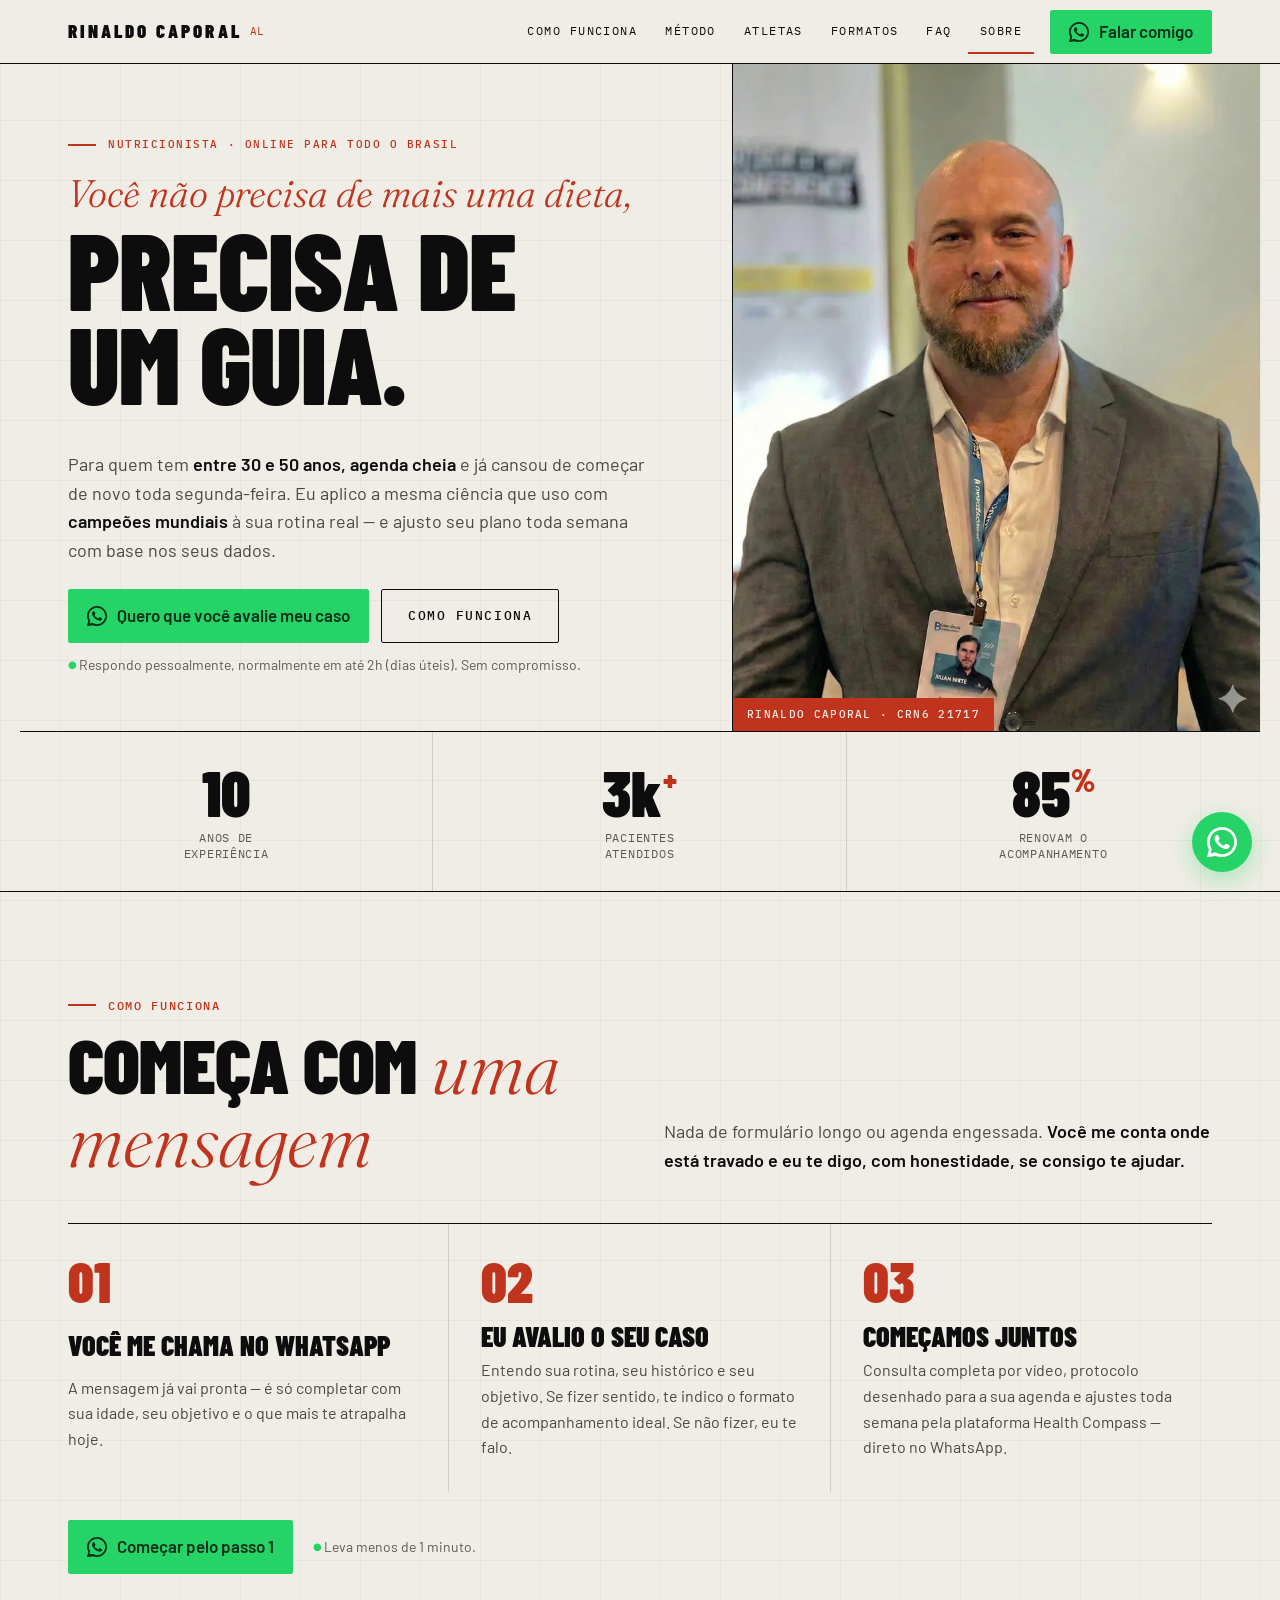
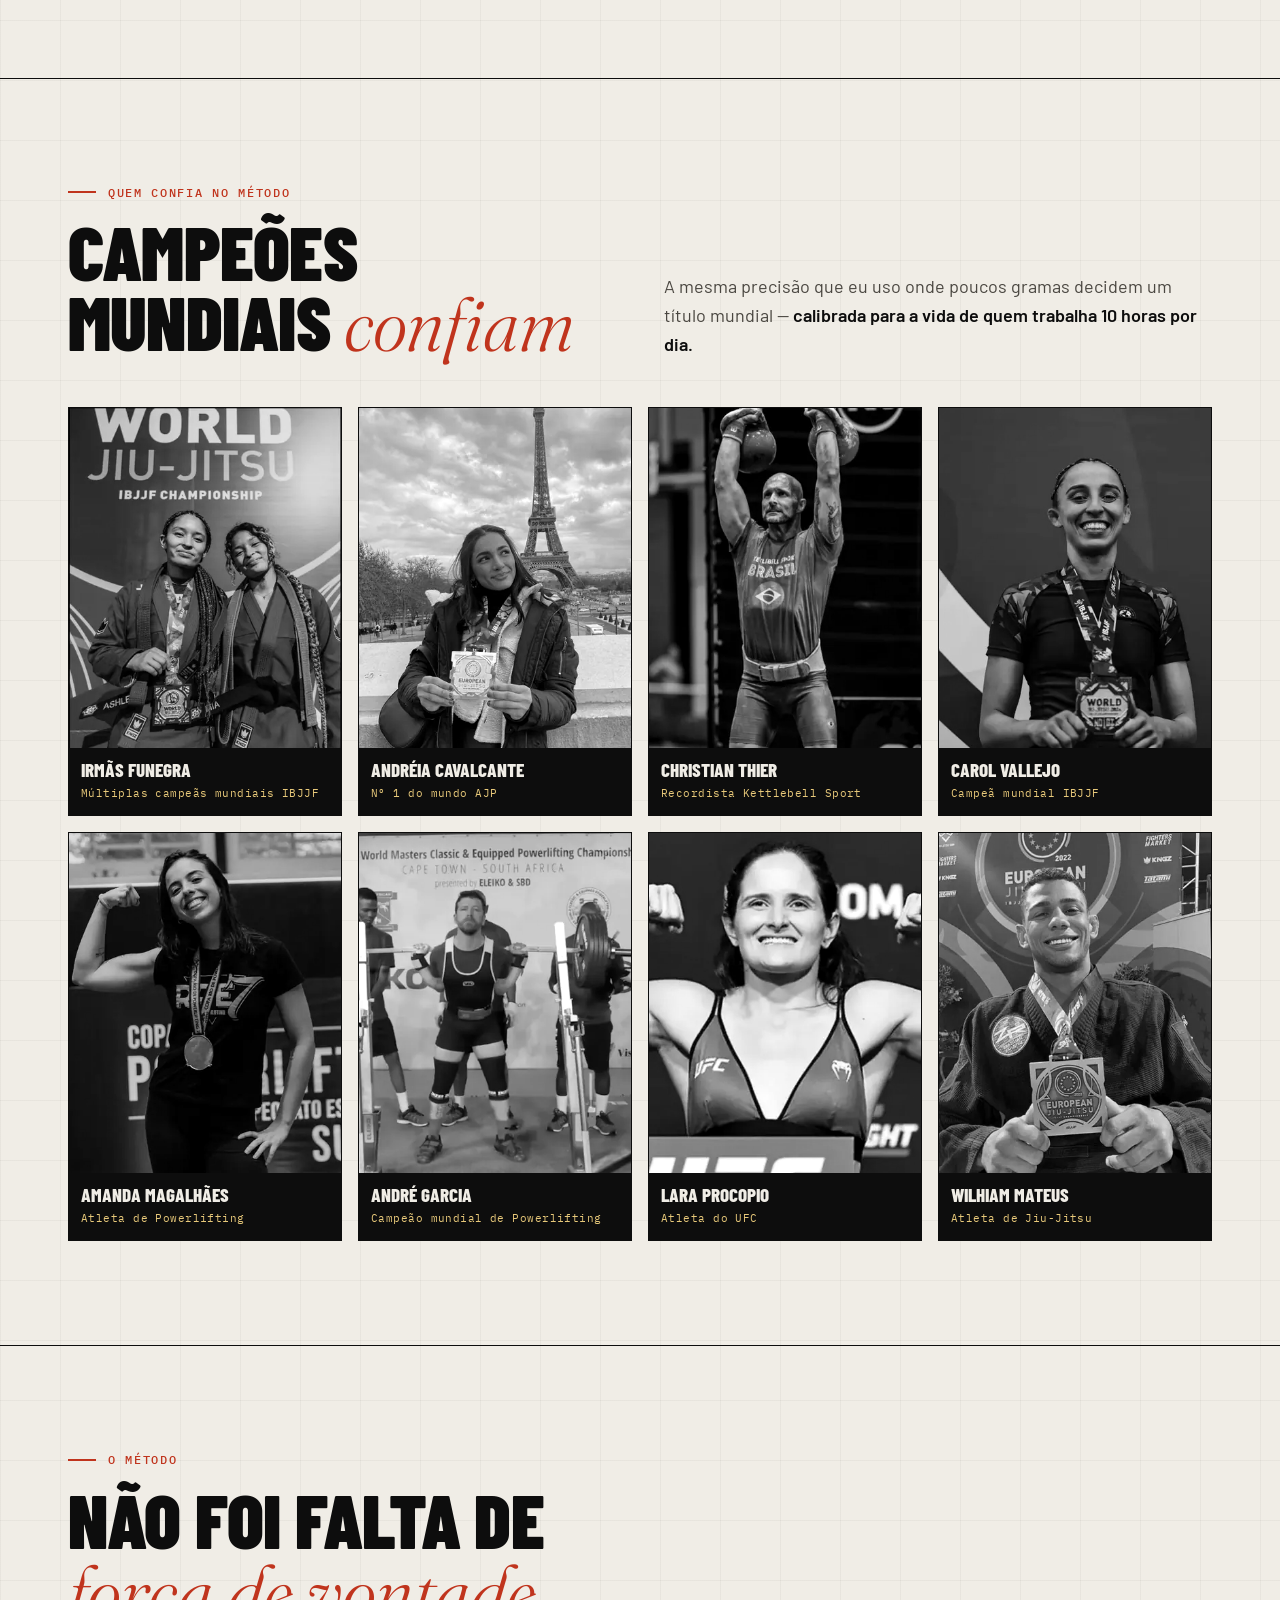
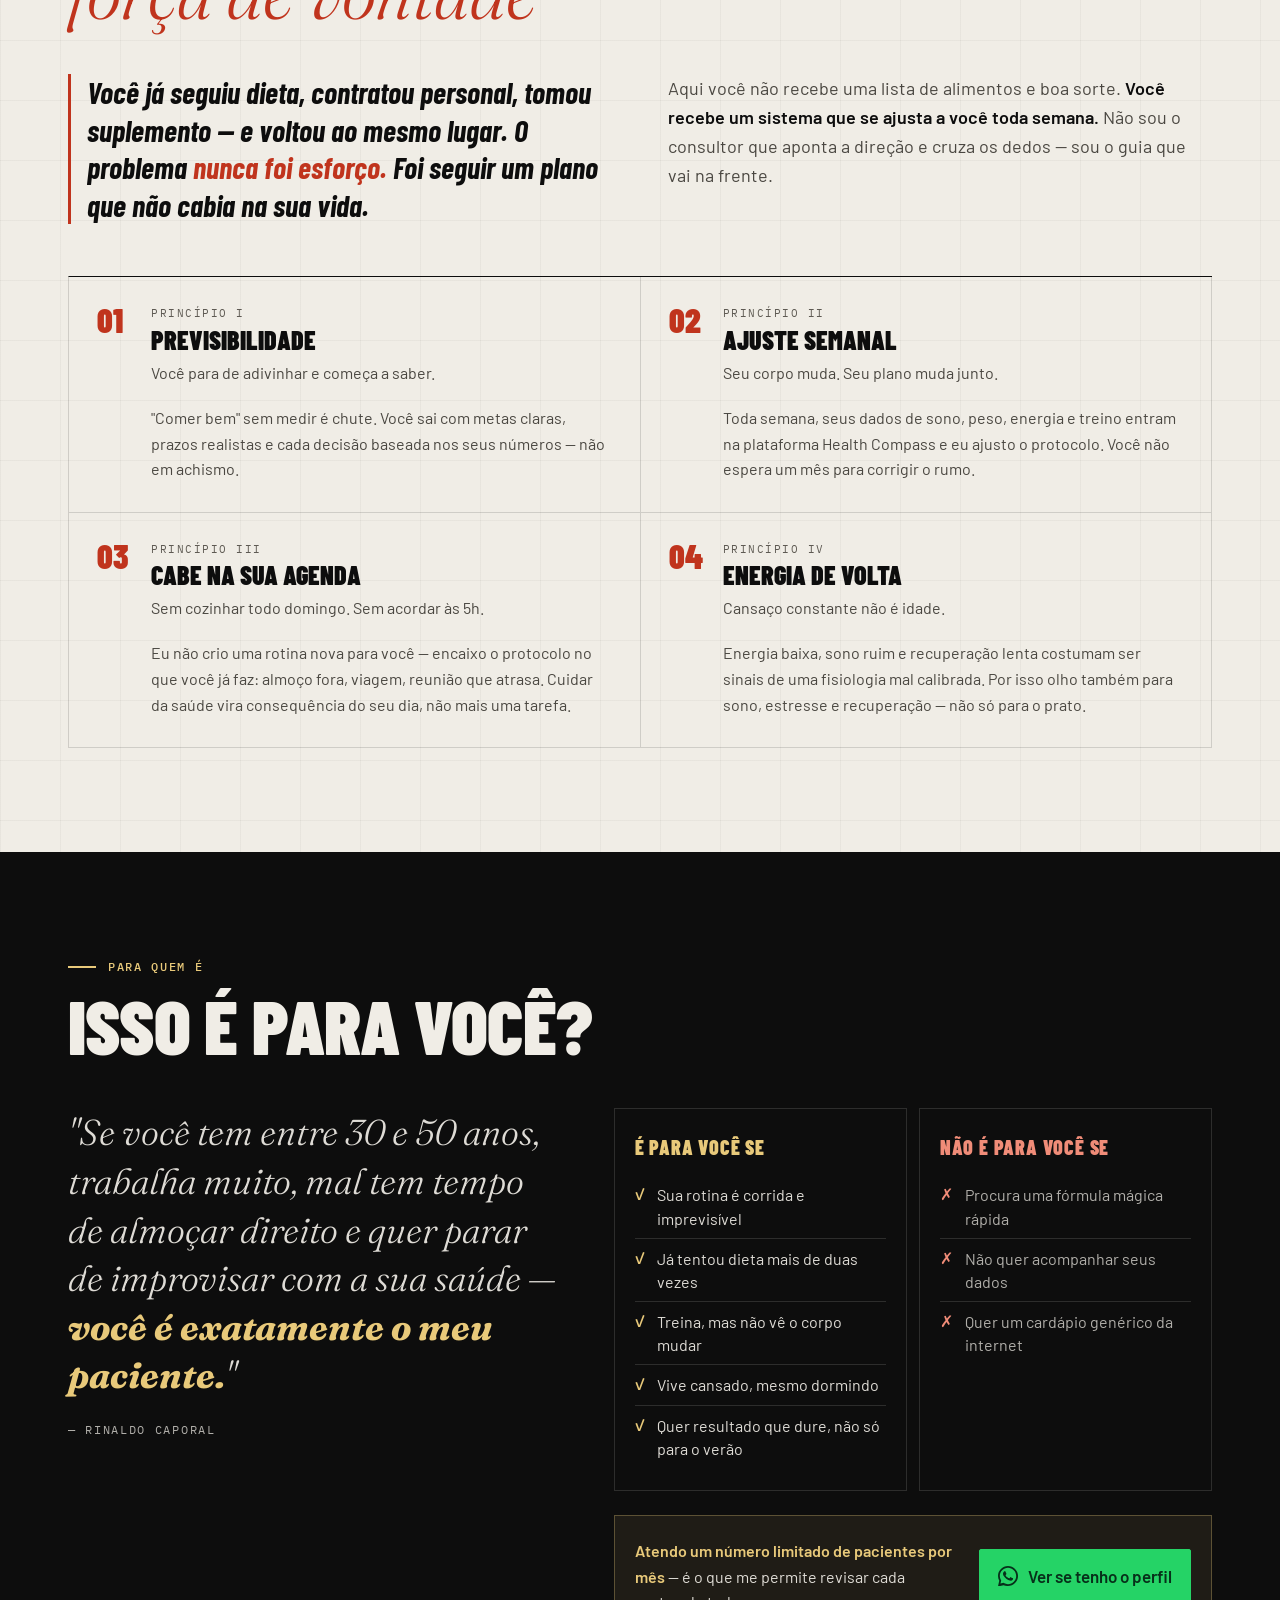
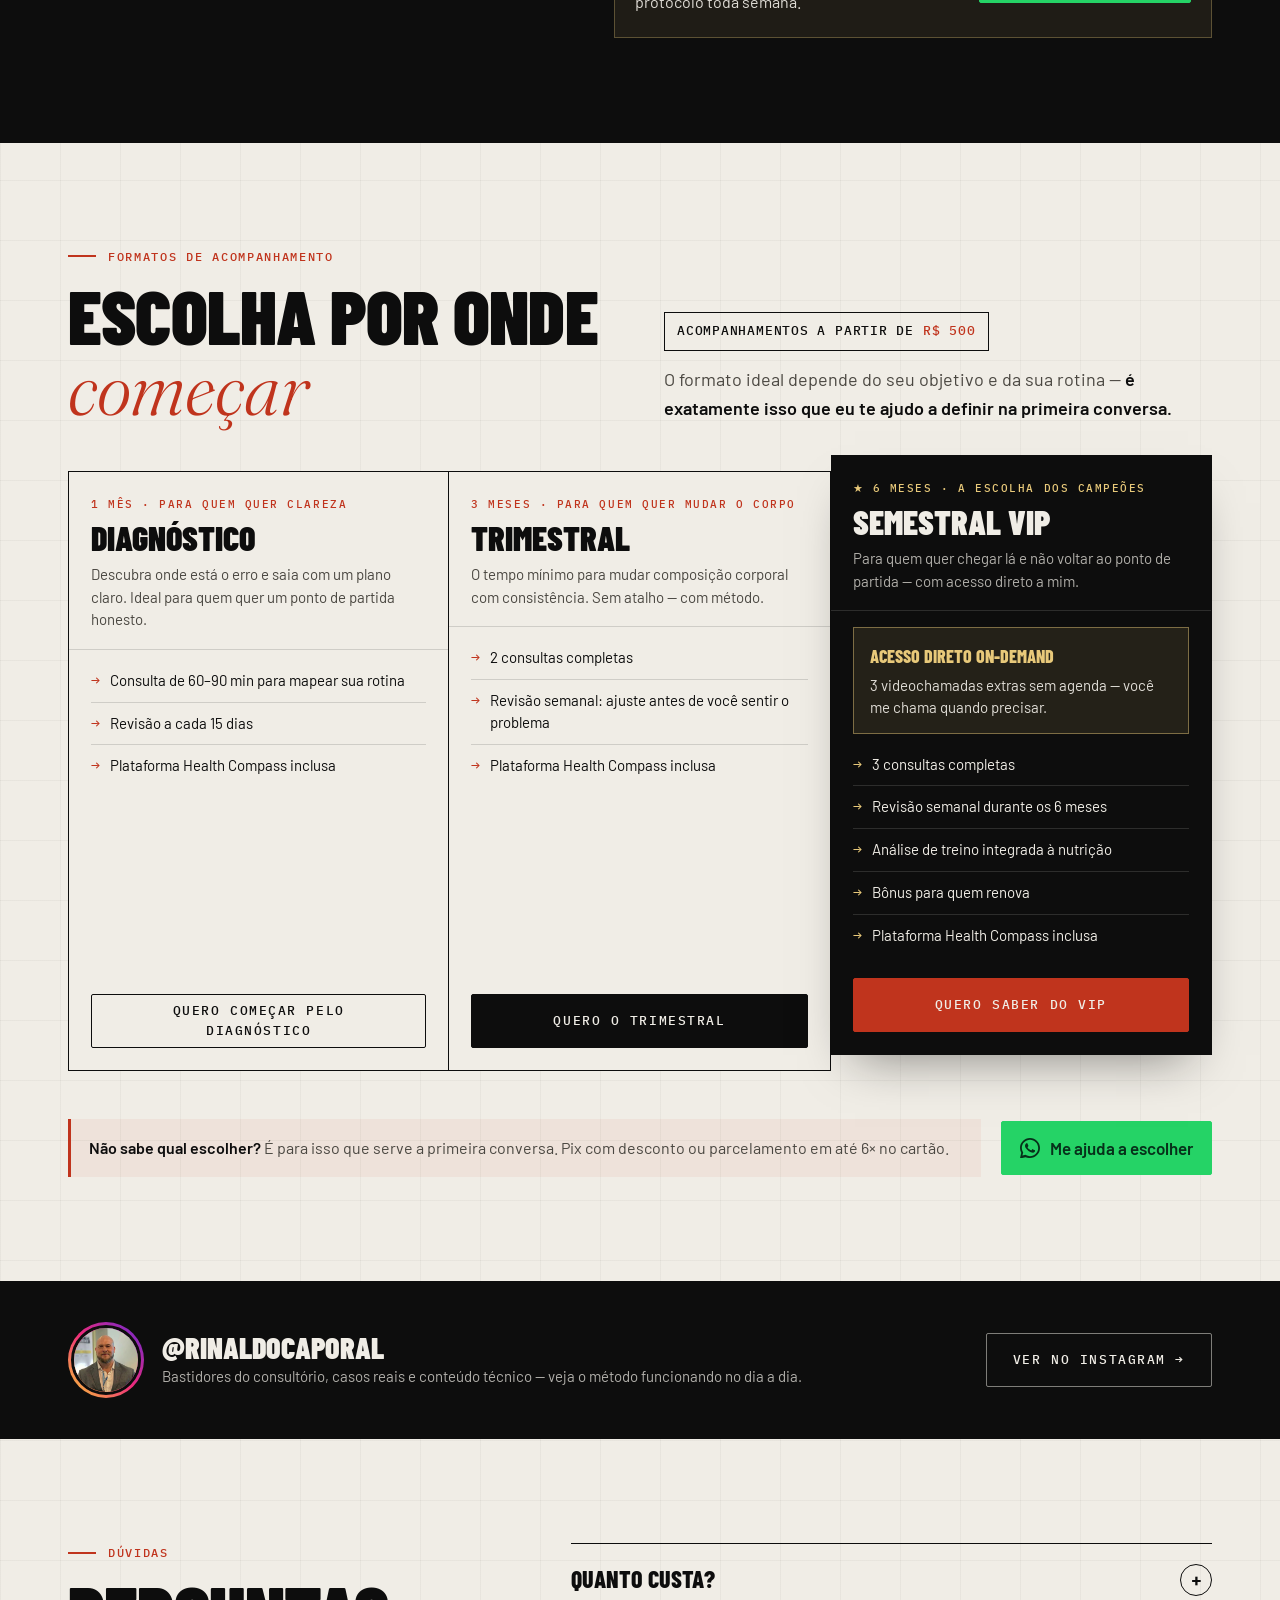
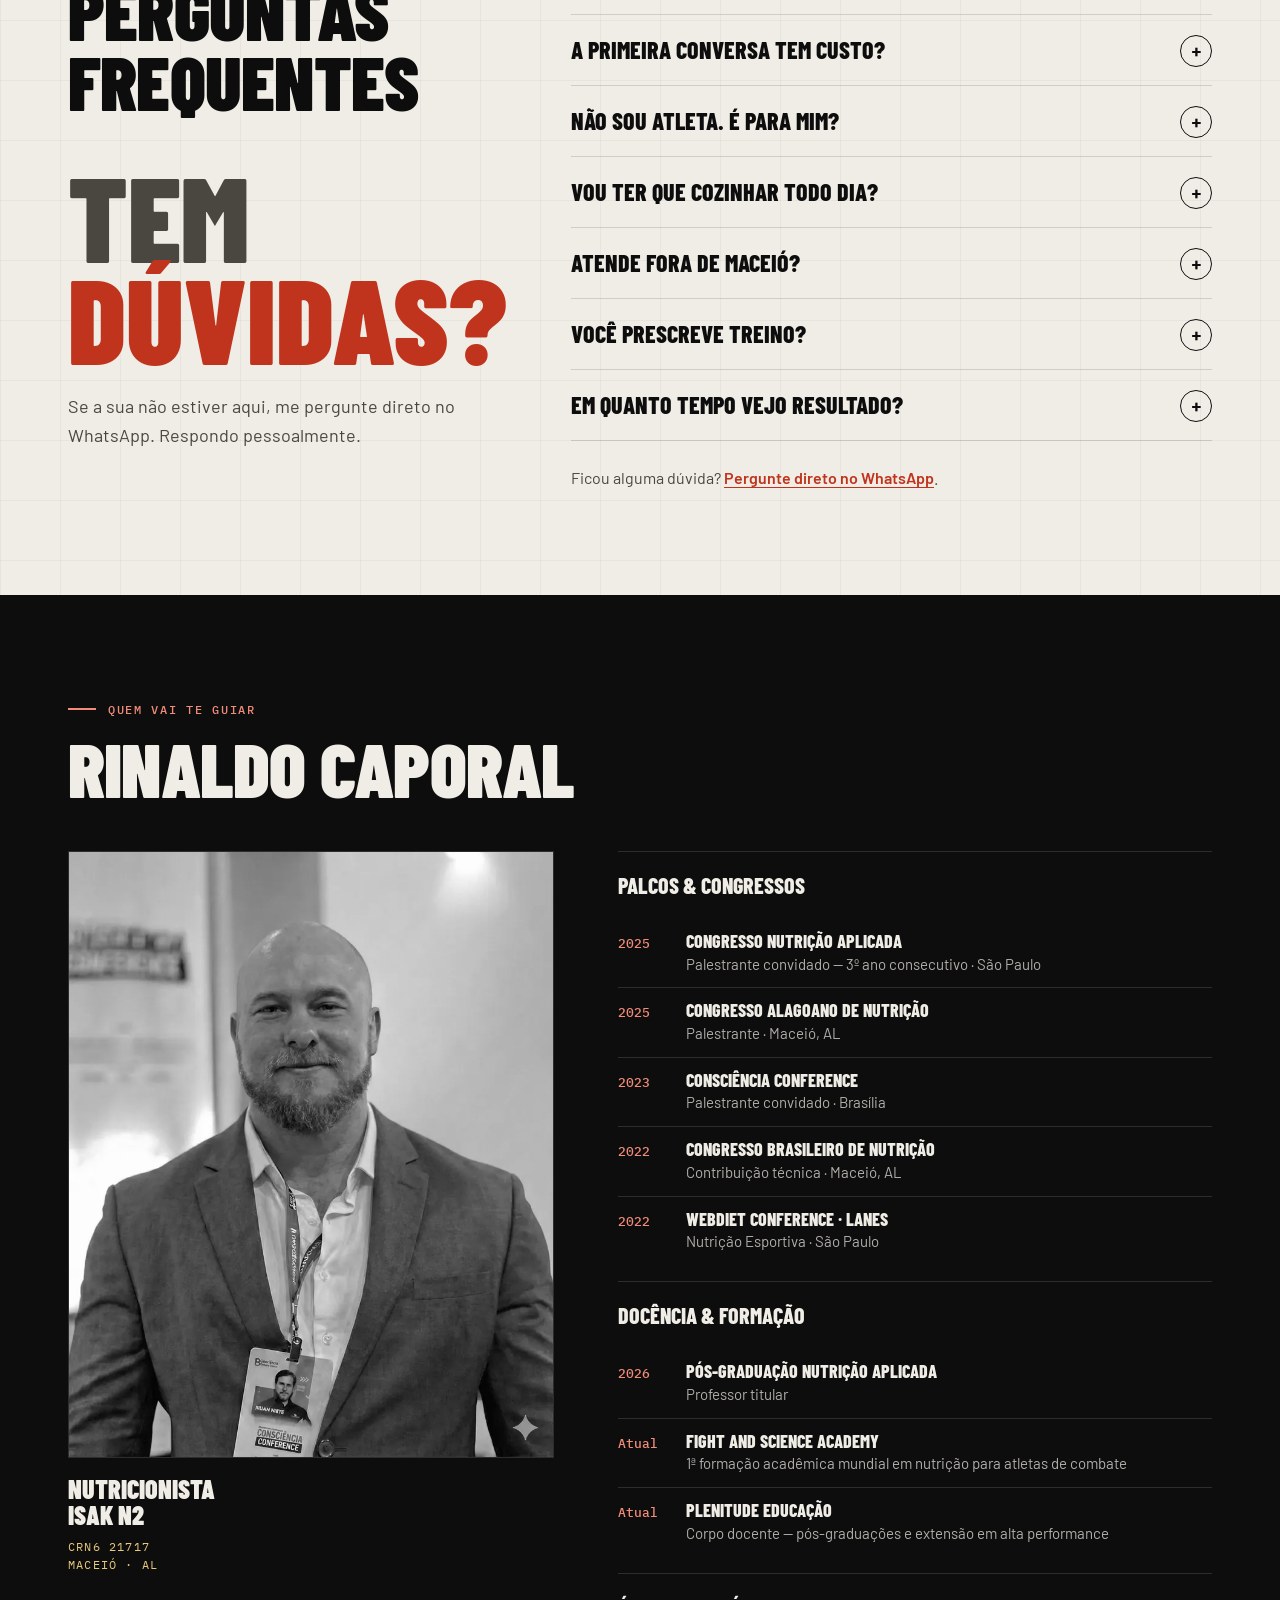
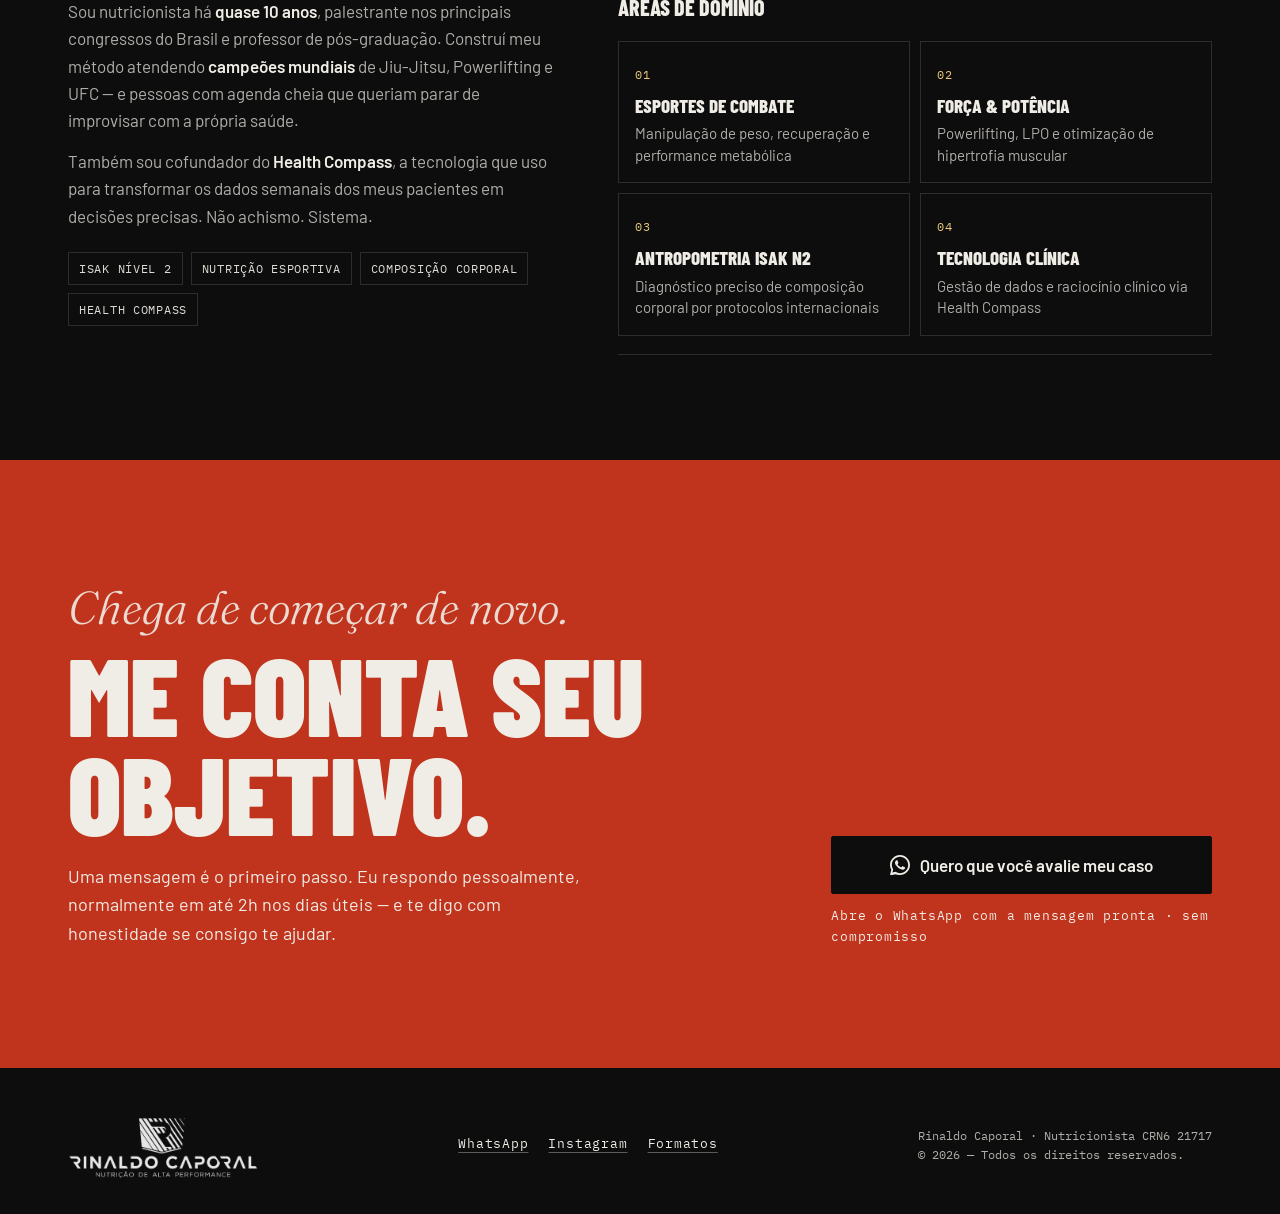
==== commit 7b431d13: "feat: nova copy focada em conversa no WhatsApp - Remove tabela de preços; mantém só 'a partir de R$ " ====
--- a/index.html
+++ b/index.html
@@ -18,7 +18,7 @@
 <meta charset="UTF-8">
 <meta name="viewport" content="width=device-width, initial-scale=1, viewport-fit=cover">
 <title>Rinaldo Caporal — Nutricionista de Alta Performance | Maceió, AL</title>
-<meta name="description" content="Nutricionista há quase 10 anos, cofundador do Health Compass. Aplico a ciência dos campeões mundiais à rotina de quem tem entre 30 e 50 anos e quer resultado real — sem achismo, sem improviso. Atendimento online para todo o Brasil.">
+<meta name="description" content="Nutricionista online para quem tem entre 30 e 50 anos e agenda cheia. A ciência que uso com campeões mundiais, ajustada à sua rotina toda semana. Me conte seu objetivo no WhatsApp.">
 <meta name="theme-color" content="#F0EDE6">
 <link rel="canonical" href="https://www.rinaldocaporal.com.br/">
 <meta name="robots" content="index, follow">
@@ -60,7 +60,7 @@
 <link rel="preconnect" href="https://fonts.gstatic.com" crossorigin>
 <link rel="preload" as="image" type="image/webp" href="img/rinaldo-800.webp" imagesrcset="img/rinaldo-480.webp 480w, img/rinaldo-800.webp 800w, img/rinaldo-1200.webp 1200w" imagesizes="(min-width: 960px) 42vw, 100vw" fetchpriority="high">
 <link href="https://fonts.googleapis.com/css2?family=Barlow:wght@400;500;600&family=Barlow+Condensed:ital,wght@0,700;0,800;0,900;1,700&family=IBM+Plex+Mono:wght@400;500&family=Fraunces:ital,wght@1,300;1,700&display=swap" rel="stylesheet">
-<link rel="stylesheet" href="styles.css?v=3">
+<link rel="stylesheet" href="styles.css?v=6">
 <script>document.documentElement.classList.add('js');</script>
 </head>
 <body>
@@ -72,14 +72,14 @@
   <div class="wrap">
     <a href="#topo" class="brand" aria-label="Rinaldo Caporal — início">Rinaldo Caporal <small>AL</small></a>
     <nav class="nav" aria-label="Seções">
+      <a href="#como-funciona">Como funciona</a>
       <a href="#metodologia">Método</a>
       <a href="#atletas">Atletas</a>
-      <a href="#planos">Planos</a>
-      <a href="#depoimentos">Depoimentos</a>
+      <a href="#formatos">Formatos</a>
       <a href="#faq">FAQ</a>
       <a href="#sobre">Sobre</a>
     </nav>
-    <a href="#planos" class="btn btn--red header-cta">Ver planos →</a>
+    <a class="btn btn--wa header-cta" data-wa="header" href="https://wa.me/5582988458845?text=Oi%20Rinaldo%21%20Vim%20pelo%20site%20e%20quero%20que%20voc%C3%AA%20avalie%20meu%20caso.%0A%0AIdade%3A%20%0AObjetivo%3A%20%0AMaior%20dificuldade%20hoje%3A%20" target="_blank" rel="noopener"><svg viewBox="0 0 24 24" aria-hidden="true"><use href="#ico-wa"/></svg>Falar comigo</a>
     <button class="menu-btn" id="menuBtn" aria-label="Abrir menu" aria-expanded="false" aria-controls="mobileMenu">
       <span></span><span></span><span></span>
     </button>
@@ -87,14 +87,14 @@
 </header>
 
 <div class="mobile-menu" id="mobileMenu" aria-hidden="true">
+  <a href="#como-funciona">Como funciona</a>
   <a href="#metodologia">Método</a>
   <a href="#atletas">Atletas</a>
-  <a href="#planos">Planos</a>
-  <a href="#depoimentos">Depoimentos</a>
+  <a href="#formatos">Formatos</a>
   <a href="#faq">Dúvidas</a>
   <a href="#sobre">Sobre o Rinaldo</a>
-  <a class="btn btn--wa btn--block" data-wa="menu" href="https://wa.me/5582988458845?text=Ol%C3%A1%20Rinaldo%2C%20quero%20saber%20mais%20sobre%20o%20acompanhamento%20nutricional" target="_blank" rel="noopener">
-    <svg viewBox="0 0 24 24" aria-hidden="true"><use href="#ico-wa"/></svg>Falar no WhatsApp
+  <a class="btn btn--wa btn--block" data-wa="menu" href="https://wa.me/5582988458845?text=Oi%20Rinaldo%21%20Vim%20pelo%20site%20e%20quero%20que%20voc%C3%AA%20avalie%20meu%20caso.%0A%0AIdade%3A%20%0AObjetivo%3A%20%0AMaior%20dificuldade%20hoje%3A%20" target="_blank" rel="noopener">
+    <svg viewBox="0 0 24 24" aria-hidden="true"><use href="#ico-wa"/></svg>Quero que você avalie meu caso
   </a>
 </div>
 
@@ -105,9 +105,9 @@
   <div class="wrap">
     <div class="hero-grid">
       <div class="hero-title">
-        <p class="kicker hero-tag">Nutricionista · Cofundador Health Compass</p>
+        <p class="kicker hero-tag">Nutricionista · Online para todo o Brasil</p>
         <h1 class="hero-h1">
-          <span class="serif-it">Você não precisa de uma consulta,</span>
+          <span class="serif-it">Você não precisa de mais uma dieta,</span>
           <span class="big">Precisa de<br>um guia.</span>
         </h1>
       </div>
@@ -121,19 +121,56 @@
       </div>
 
       <div class="hero-copy">
-        <p class="hero-desc"><strong>80% dos meus pacientes não são atletas.</strong> São pessoas entre 30 e 50 anos com agenda cheia, pouco tempo e zero tolerância para método que não funciona. Há quase 10 anos, aplico a mesma ciência dos <strong>campeões mundiais</strong> à rotina de quem precisa de resultado — não de promessa.</p>
+        <p class="hero-desc">Para quem tem <strong>entre 30 e 50 anos, agenda cheia</strong> e já cansou de começar de novo toda segunda-feira. Eu aplico a mesma ciência que uso com <strong>campeões mundiais</strong> à sua rotina real — e ajusto seu plano toda semana com base nos seus dados.</p>
         <div class="hero-btns" id="heroCtas">
-          <a class="btn btn--solid" data-wa="hero" href="https://wa.me/5582988458845?text=Ol%C3%A1%20Rinaldo%2C%20quero%20come%C3%A7ar%20o%20acompanhamento%20nutricional" target="_blank" rel="noopener">Quero começar →</a>
-          <a class="btn btn--ghost" href="#metodologia">Ver metodologia</a>
-        </div>
+          <a class="btn btn--wa" data-wa="hero" href="https://wa.me/5582988458845?text=Oi%20Rinaldo%21%20Vim%20pelo%20site%20e%20quero%20que%20voc%C3%AA%20avalie%20meu%20caso.%0A%0AIdade%3A%20%0AObjetivo%3A%20%0AMaior%20dificuldade%20hoje%3A%20" target="_blank" rel="noopener"><svg viewBox="0 0 24 24" aria-hidden="true"><use href="#ico-wa"/></svg>Quero que você avalie meu caso</a>
+          <a class="btn btn--ghost" href="#como-funciona">Como funciona</a>
+        </div>
+        <p class="micro">Respondo pessoalmente, normalmente em até 2h (dias úteis). Sem compromisso.</p>
       </div>
     </div>
 
     <dl class="stats">
       <div class="stat"><dt class="sr-only">Anos de experiência</dt><dd class="stat-n">10</dd><dd class="stat-l">Anos de<br>experiência</dd></div>
       <div class="stat"><dt class="sr-only">Pacientes atendidos</dt><dd class="stat-n">3k<sup>+</sup></dd><dd class="stat-l">Pacientes<br>atendidos</dd></div>
-      <div class="stat"><dt class="sr-only">Taxa de renovação</dt><dd class="stat-n">85<sup>%</sup></dd><dd class="stat-l">Taxa de<br>renovação</dd></div>
+      <div class="stat"><dt class="sr-only">Taxa de renovação</dt><dd class="stat-n">85<sup>%</sup></dd><dd class="stat-l">Renovam o<br>acompanhamento</dd></div>
     </dl>
+  </div>
+</section>
+
+<!-- ═══ COMO FUNCIONA ═══ -->
+<section class="section" id="como-funciona">
+  <div class="wrap">
+    <div class="section-head">
+      <div>
+        <p class="kicker">Como funciona</p>
+        <h2 class="h2">Começa com <em>uma mensagem</em></h2>
+      </div>
+      <p class="lead">Nada de formulário longo ou agenda engessada. <strong>Você me conta onde está travado e eu te digo, com honestidade, se consigo te ajudar.</strong></p>
+    </div>
+
+    <ol class="steps">
+      <li class="step">
+        <span class="step-n">01</span>
+        <h3>Você me chama no WhatsApp</h3>
+        <p>A mensagem já vai pronta — é só completar com sua idade, seu objetivo e o que mais te atrapalha hoje.</p>
+      </li>
+      <li class="step">
+        <span class="step-n">02</span>
+        <h3>Eu avalio o seu caso</h3>
+        <p>Entendo sua rotina, seu histórico e seu objetivo. Se fizer sentido, te indico o formato de acompanhamento ideal. Se não fizer, eu te falo.</p>
+      </li>
+      <li class="step">
+        <span class="step-n">03</span>
+        <h3>Começamos juntos</h3>
+        <p>Consulta completa por vídeo, protocolo desenhado para a sua agenda e ajustes toda semana pela plataforma Health Compass — direto no WhatsApp.</p>
+      </li>
+    </ol>
+
+    <div class="cta-row">
+      <a class="btn btn--wa" data-wa="como_funciona" href="https://wa.me/5582988458845?text=Oi%20Rinaldo%21%20Vim%20pelo%20site%20e%20quero%20que%20voc%C3%AA%20avalie%20meu%20caso.%0A%0AIdade%3A%20%0AObjetivo%3A%20%0AMaior%20dificuldade%20hoje%3A%20" target="_blank" rel="noopener"><svg viewBox="0 0 24 24" aria-hidden="true"><use href="#ico-wa"/></svg>Começar pelo passo 1</a>
+      <p class="micro">Leva menos de 1 minuto.</p>
+    </div>
   </div>
 </section>
 
@@ -143,9 +180,9 @@
     <div class="section-head">
       <div>
         <p class="kicker">Quem confia no método</p>
-        <h2 class="h2">Atletas de elite</h2>
-      </div>
-      <p class="lead">Campeões mundiais de Jiu-Jitsu, Powerlifting e UFC. <strong>A mesma ciência, calibrada para a sua rotina.</strong></p>
+        <h2 class="h2">Campeões mundiais <em>confiam</em></h2>
+      </div>
+      <p class="lead">A mesma precisão que eu uso onde poucos gramas decidem um título mundial — <strong>calibrada para a vida de quem trabalha 10 horas por dia.</strong></p>
     </div>
 
     <ul class="rail athletes" id="athletesRail" aria-label="Atletas acompanhados">
@@ -162,20 +199,20 @@
   </div>
 </section>
 
-<!-- ═══ METODOLOGIA ═══ -->
+<!-- ═══ MÉTODO ═══ -->
 <section class="section" id="metodologia">
   <div class="wrap">
     <div class="section-head">
       <div>
-        <p class="kicker">A metodologia</p>
-        <h2 class="h2">Onde ciência encontra <em>resultado</em></h2>
+        <p class="kicker">O método</p>
+        <h2 class="h2">Não foi falta de <em>força de vontade</em></h2>
       </div>
     </div>
 
     <div class="method-intro">
-      <p class="method-pull lift">Você já seguiu dieta, contratou personal, tomou suplemento — e mesmo assim continua no mesmo lugar. O problema <em>não é falta de esforço.</em> É falta de método.</p>
-      <div>
-        <p class="lead">Aqui, você não recebe uma lista de alimentos. <strong>Você recebe um sistema.</strong> A mesma ciência que leva atletas a pódios mundiais pode ser calibrada para a sua rotina — com a mesma precisão, sem abrir mão da sua vida. Não serei um consultor que aponta a direção e cruza os dedos. Serei o guia que vai na frente.</p>
+      <p class="method-pull lift">Você já seguiu dieta, contratou personal, tomou suplemento — e voltou ao mesmo lugar. O problema <em>nunca foi esforço.</em> Foi seguir um plano que não cabia na sua vida.</p>
+      <div>
+        <p class="lead">Aqui você não recebe uma lista de alimentos e boa sorte. <strong>Você recebe um sistema que se ajusta a você toda semana.</strong> Não sou o consultor que aponta a direção e cruza os dedos — sou o guia que vai na frente.</p>
       </div>
     </div>
 
@@ -183,34 +220,34 @@
       <details class="principle">
         <summary>
           <span class="p-num">01</span>
-          <span><span class="p-tag">Princípio I</span><span class="p-title">Previsibilidade matemática</span><span class="p-sum">Sem dados, você está adivinhando.</span></span>
+          <span><span class="p-tag">Princípio I</span><span class="p-title">Previsibilidade</span><span class="p-sum">Você para de adivinhar e começa a saber.</span></span>
           <span class="toggle-ico" aria-hidden="true">+</span>
         </summary>
-        <p class="p-body">Cansado de "comer bem" e não ver resultado? Transformamos a incerteza da dieta em protocolo exato — com metas, prazos e margem de erro próxima a zero. Você para de tentar e começa a saber.</p>
+        <p class="p-body">"Comer bem" sem medir é chute. Você sai com metas claras, prazos realistas e cada decisão baseada nos seus números — não em achismo.</p>
       </details>
       <details class="principle">
         <summary>
           <span class="p-num">02</span>
-          <span><span class="p-tag">Princípio II</span><span class="p-title">Nutrição que aprende com você</span><span class="p-sum">Seu corpo muda. Seu protocolo também.</span></span>
+          <span><span class="p-tag">Princípio II</span><span class="p-title">Ajuste semanal</span><span class="p-sum">Seu corpo muda. Seu plano muda junto.</span></span>
           <span class="toggle-ico" aria-hidden="true">+</span>
         </summary>
-        <p class="p-body">A cada semana, novos dados — sono, peso, energia, treino — alimentam ajustes em tempo real. Não existe versão final do seu plano, porque não existe versão final do seu corpo. É a diferença entre seguir uma dieta e ter um sistema que evolui com você.</p>
+        <p class="p-body">Toda semana, seus dados de sono, peso, energia e treino entram na plataforma Health Compass e eu ajusto o protocolo. Você não espera um mês para corrigir o rumo.</p>
       </details>
       <details class="principle">
         <summary>
           <span class="p-num">03</span>
-          <span><span class="p-tag">Princípio III</span><span class="p-title">Blindagem de rotina</span><span class="p-sum">Nada de mais uma tarefa na sua agenda.</span></span>
+          <span><span class="p-tag">Princípio III</span><span class="p-title">Cabe na sua agenda</span><span class="p-sum">Sem cozinhar todo domingo. Sem acordar às 5h.</span></span>
           <span class="toggle-ico" aria-hidden="true">+</span>
         </summary>
-        <p class="p-body">Não criamos uma rotina nova — integramos o protocolo ao que você já faz. O processo é tão fluido que cuidar da saúde deixa de ser esforço e vira consequência da sua rotina normal.</p>
+        <p class="p-body">Eu não crio uma rotina nova para você — encaixo o protocolo no que você já faz: almoço fora, viagem, reunião que atrasa. Cuidar da saúde vira consequência do seu dia, não mais uma tarefa.</p>
       </details>
       <details class="principle">
         <summary>
           <span class="p-num">04</span>
-          <span><span class="p-tag">Princípio IV</span><span class="p-title">Vitalidade antifrágil</span><span class="p-sum">Energia baixa não é idade. É fisiologia mal calibrada.</span></span>
+          <span><span class="p-tag">Princípio IV</span><span class="p-title">Energia de volta</span><span class="p-sum">Cansaço constante não é idade.</span></span>
           <span class="toggle-ico" aria-hidden="true">+</span>
         </summary>
-        <p class="p-body">Energia baixa, sono ruim, recuperação lenta — esses não são sinais de envelhecimento. Ajustamos sono, estresse e recuperação para que seu corpo responda como uma máquina de alta performance — independentemente da sua idade.</p>
+        <p class="p-body">Energia baixa, sono ruim e recuperação lenta costumam ser sinais de uma fisiologia mal calibrada. Por isso olho também para sono, estresse e recuperação — não só para o prato.</p>
       </details>
     </div>
   </div>
@@ -222,7 +259,7 @@
     <div class="section-head">
       <div>
         <p class="kicker" style="color:var(--gold)">Para quem é</p>
-        <h2 class="h2">Este método é para você</h2>
+        <h2 class="h2">Isso é para você?</h2>
       </div>
     </div>
 
@@ -236,169 +273,106 @@
         <div class="fit-card fit-card--yes">
           <h3>É para você se</h3>
           <ul>
-            <li>Sua rotina é caótica e imprevisível</li>
+            <li>Sua rotina é corrida e imprevisível</li>
             <li>Já tentou dieta mais de duas vezes</li>
-            <li>Quer resultado, não teoria</li>
-            <li>Tem 30, 40 ou 50 anos</li>
-            <li>Treina mas não vê evolução</li>
+            <li>Treina, mas não vê o corpo mudar</li>
+            <li>Vive cansado, mesmo dormindo</li>
+            <li>Quer resultado que dure, não só para o verão</li>
           </ul>
         </div>
         <div class="fit-card fit-card--no">
           <h3>Não é para você se</h3>
           <ul>
-            <li>Quer receita mágica rápida</li>
-            <li>Não está disposto a reportar</li>
-            <li>Prefere adivinhar a medir</li>
-            <li>Busca motivação, não método</li>
-            <li>Quer plano genérico de internet</li>
+            <li>Procura uma fórmula mágica rápida</li>
+            <li>Não quer acompanhar seus dados</li>
+            <li>Quer um cardápio genérico da internet</li>
           </ul>
         </div>
         <div class="scarcity">
-          <p><strong>Vagas limitadas.</strong> Atendo um número restrito de pacientes por mês para garantir a qualidade do acompanhamento individual.</p>
-          <a href="#planos" class="btn btn--red">Ver planos →</a>
-        </div>
-      </div>
-    </div>
-  </div>
-</section>
-
-<!-- ═══ PLANOS ═══ -->
-<section class="section" id="planos">
+          <p><strong>Atendo um número limitado de pacientes por mês</strong> — é o que me permite revisar cada protocolo toda semana.</p>
+          <a class="btn btn--wa" data-wa="para_quem" href="https://wa.me/5582988458845?text=Oi%20Rinaldo%21%20Vim%20pelo%20site%20e%20quero%20saber%20se%20tenho%20o%20perfil%20para%20o%20acompanhamento.%0A%0AIdade%3A%20%0AObjetivo%3A%20%0AMinha%20rotina%20%C3%A9%3A%20" target="_blank" rel="noopener"><svg viewBox="0 0 24 24" aria-hidden="true"><use href="#ico-wa"/></svg>Ver se tenho o perfil</a>
+        </div>
+      </div>
+    </div>
+  </div>
+</section>
+
+<!-- ═══ FORMATOS ═══ -->
+<section class="section" id="formatos">
   <div class="wrap">
     <div class="section-head">
       <div>
-        <p class="kicker">Investimento</p>
-        <h2 class="h2"><em>Invista em</em><br>resultado</h2>
-      </div>
-      <p class="lead">Todos os planos incluem a plataforma Health Compass e acompanhamento personalizado. <strong>Vagas limitadas por mês</strong> — o acompanhamento individual exige isso.</p>
+        <p class="kicker">Formatos de acompanhamento</p>
+        <h2 class="h2">Escolha por onde <em>começar</em></h2>
+      </div>
+      <div>
+        <p class="price-from">Acompanhamentos a partir de <strong>R$ 500</strong></p>
+        <p class="lead">O formato ideal depende do seu objetivo e da sua rotina — <strong>é exatamente isso que eu te ajudo a definir na primeira conversa.</strong></p>
+      </div>
     </div>
 
     <div class="plans-wrap">
-    <div class="plan-tabs" aria-label="Ir para o plano">
+    <div class="plan-tabs" aria-label="Ir para o formato">
       <button type="button" hidden aria-current="false" data-target="plano-diagnostico">Diagnóstico</button>
       <button type="button" hidden aria-current="false" data-target="plano-trimestral">Trimestral</button>
       <button type="button" hidden aria-current="true" data-target="plano-vip" data-vip>VIP ★</button>
     </div>
 
     <div class="rail plans" id="plansRail">
-      <article class="plan" id="plano-diagnostico" aria-label="Plano Diagnóstico">
+      <article class="plan" id="plano-diagnostico" aria-label="Diagnóstico">
         <div class="plan-head">
-          <p class="plan-badge">Plano 01</p>
+          <p class="plan-badge">1 mês · Para quem quer clareza</p>
           <h3 class="plan-name">Diagnóstico</h3>
-          <p class="plan-tagline">Para quem quer parar de adivinhar. Um diagnóstico honesto, um ponto de partida claro — e nenhum achismo.</p>
-        </div>
-        <div class="plan-price">
-          <p class="price"><small>R$</small>650</p>
-          <p class="price-day">≈ R$ 21/dia</p>
+          <p class="plan-tagline">Descubra onde está o erro e saia com um plano claro. Ideal para quem quer um ponto de partida honesto.</p>
         </div>
         <ul class="plan-features">
-          <li>Consulta de 60–90 min para mapear tudo</li>
-          <li>1 mês sem ficar perdido entre consultas</li>
-          <li>Revisão quinzenal — sem esperar 1 mês para ajustar</li>
+          <li>Consulta de 60–90 min para mapear sua rotina</li>
+          <li>Revisão a cada 15 dias</li>
           <li>Plataforma Health Compass inclusa</li>
         </ul>
-        <div class="plan-cta"><a class="btn btn--ghost btn--block" data-wa="plano_diagnostico" href="https://wa.me/5582988458845?text=Ol%C3%A1%20Rinaldo%2C%20tenho%20interesse%20no%20Plano%20Diagn%C3%B3stico" target="_blank" rel="noopener">Quero clareza →</a></div>
+        <div class="plan-cta"><a class="btn btn--ghost btn--block" data-wa="formato_diagnostico" href="https://wa.me/5582988458845?text=Oi%20Rinaldo%21%20Vim%20pelo%20site%20e%20tenho%20interesse%20no%20Diagn%C3%B3stico.%0A%0AIdade%3A%20%0AObjetivo%3A%20" target="_blank" rel="noopener">Quero começar pelo diagnóstico</a></div>
       </article>
 
-      <article class="plan" id="plano-trimestral" aria-label="Plano Trimestral">
+      <article class="plan" id="plano-trimestral" aria-label="Trimestral">
         <div class="plan-head">
-          <p class="plan-badge">Plano 02</p>
+          <p class="plan-badge">3 meses · Para quem quer mudar o corpo</p>
           <h3 class="plan-name">Trimestral</h3>
-          <p class="plan-tagline">O tempo mínimo para mudar composição corporal com consistência. Não tem atalho — mas tem método.</p>
-        </div>
-        <div class="plan-price">
-          <p class="price"><small>R$</small>1.300</p>
-          <p class="price-pix">Pix/à vista — economia de R$ 98</p>
-          <p class="price-card">ou 3× de R$ 466 no cartão</p>
-          <p class="price-day">≈ R$ 14/dia</p>
+          <p class="plan-tagline">O tempo mínimo para mudar composição corporal com consistência. Sem atalho — com método.</p>
         </div>
         <ul class="plan-features">
-          <li>2 consultas — sem depender de 1 olhada por trimestre</li>
-          <li>3 meses sem largar na metade do processo</li>
-          <li>Revisão semanal — ajuste antes de você sentir o problema</li>
+          <li>2 consultas completas</li>
+          <li>Revisão semanal: ajuste antes de você sentir o problema</li>
           <li>Plataforma Health Compass inclusa</li>
         </ul>
-        <div class="plan-cta"><a class="btn btn--solid btn--block" data-wa="plano_trimestral" href="https://wa.me/5582988458845?text=Ol%C3%A1%20Rinaldo%2C%20tenho%20interesse%20no%20Plano%20Trimestral" target="_blank" rel="noopener">Quero evoluir →</a></div>
+        <div class="plan-cta"><a class="btn btn--solid btn--block" data-wa="formato_trimestral" href="https://wa.me/5582988458845?text=Oi%20Rinaldo%21%20Vim%20pelo%20site%20e%20tenho%20interesse%20no%20acompanhamento%20Trimestral.%0A%0AIdade%3A%20%0AObjetivo%3A%20" target="_blank" rel="noopener">Quero o trimestral</a></div>
       </article>
 
-      <article class="plan plan--vip" id="plano-vip" aria-label="Plano Semestral VIP">
+      <article class="plan plan--vip" id="plano-vip" aria-label="Semestral VIP">
         <div class="plan-head">
-          <p class="plan-badge">★ A escolha dos campeões</p>
+          <p class="plan-badge">★ 6 meses · A escolha dos campeões</p>
           <h3 class="plan-name">Semestral VIP</h3>
-          <p class="plan-tagline">Para quem quer chegar lá — e nunca mais voltar ao ponto de partida. Resultado permanente, suporte de elite.</p>
-        </div>
-        <div class="plan-price">
-          <p class="price"><small>R$</small>2.350</p>
-          <p class="price-pix">Pix/à vista — economia de R$ 248</p>
-          <p class="price-card">ou 6× de R$ 433 no cartão</p>
-          <p class="price-day">≈ R$ 13/dia</p>
+          <p class="plan-tagline">Para quem quer chegar lá e não voltar ao ponto de partida — com acesso direto a mim.</p>
         </div>
         <div class="vip-perk">
           <strong>Acesso direto on-demand</strong>
-          <span>3 videochamadas sem agenda — você me chama quando precisar, não quando a agenda permitir.</span>
+          <span>3 videochamadas extras sem agenda — você me chama quando precisar.</span>
         </div>
         <ul class="plan-features">
-          <li>3 consultas em 6 meses de acompanhamento</li>
-          <li>Revisão semanal — sem ficar sozinho em nenhuma semana</li>
-          <li>Análise avançada de treino integrada à nutrição</li>
-          <li>Bônus de renovação R$ 500 — para quem fica</li>
+          <li>3 consultas completas</li>
+          <li>Revisão semanal durante os 6 meses</li>
+          <li>Análise de treino integrada à nutrição</li>
+          <li>Bônus para quem renova</li>
           <li>Plataforma Health Compass inclusa</li>
         </ul>
-        <div class="plan-cta"><a class="btn btn--red btn--block" data-wa="plano_vip" href="https://wa.me/5582988458845?text=Ol%C3%A1%20Rinaldo%2C%20tenho%20interesse%20no%20Plano%20Semestral%20VIP" target="_blank" rel="noopener">Ser VIP →</a></div>
+        <div class="plan-cta"><a class="btn btn--red btn--block" data-wa="formato_vip" href="https://wa.me/5582988458845?text=Oi%20Rinaldo%21%20Vim%20pelo%20site%20e%20quero%20saber%20mais%20sobre%20o%20Semestral%20VIP.%0A%0AIdade%3A%20%0AObjetivo%3A%20" target="_blank" rel="noopener">Quero saber do VIP</a></div>
       </article>
     </div>
     </div>
 
     <div class="pricing-foot">
-      <p class="callout">A maioria dos meus pacientes chegou aqui depois de <strong>gastar mais do que isso</strong> tentando sozinho — suplementos, dietas compradas, consultas avulsas sem continuidade.</p>
-      <a class="btn btn--ghost" data-wa="planos_duvida" href="https://wa.me/5582988458845?text=Ol%C3%A1%20Rinaldo%2C%20quero%20ajuda%20para%20escolher%20o%20plano" target="_blank" rel="noopener">Dúvida? Fale comigo →</a>
-    </div>
-  </div>
-</section>
-
-<!-- ═══ DEPOIMENTOS ═══ -->
-<section class="section" id="depoimentos">
-  <div class="wrap">
-    <div class="section-head">
-      <div>
-        <p class="kicker">Quem já chegou lá</p>
-        <h2 class="h2">Pacientes reais.<br><em>Resultados reais.</em></h2>
-      </div>
-    </div>
-
-    <div class="rail testis" id="testisRail">
-      <article class="testi">
-        <div class="testi-top">
-          <span class="avatar" aria-hidden="true">FM</span>
-          <div><p class="testi-name">Fábio Mendonça</p><p class="testi-role">Empresário, 44 anos — São Paulo</p></div>
-        </div>
-        <div><p class="testi-result">−11kg</p><p class="testi-result-l">em 14 semanas · sem academia diária</p></div>
-        <p class="testi-text clamped">Eu tinha tentado emagrecer umas quatro vezes. Fiz dieta low-carb, jejum, fui a outros nutricionistas. Sempre perdia alguns quilos e voltava tudo em dois meses. Com o Rinaldo foi diferente desde a primeira semana — ele não me deu uma lista de alimentos, ele entendeu a minha rotina. Hoje estou 11 quilos mais leve e não sinto que estou "fazendo dieta".</p>
-        <button class="read-more" aria-expanded="false">Ler mais</button>
-        <p class="testi-plan">Plano Semestral VIP · 6 meses de acompanhamento</p>
-      </article>
-      <article class="testi">
-        <div class="testi-top">
-          <span class="avatar" aria-hidden="true" style="background:var(--red)">CR</span>
-          <div><p class="testi-name">Camila Rocha</p><p class="testi-role">Advogada, 37 anos — Maceió</p></div>
-        </div>
-        <div><p class="testi-result">+3kg</p><p class="testi-result-l">de massa magra · sem suplementos</p></div>
-        <p class="testi-text clamped">Meu problema não era emagrecer — era não conseguir ganhar músculo mesmo treinando há três anos. O Rinaldo identificou em duas semanas onde estava o erro: eu comia pouco antes do treino e dormia mal. Ajustamos isso e em três meses o resultado foi visível. Minha academia perguntou se eu tinha mudado de treino. Não mudei nada — só a nutrição.</p>
-        <button class="read-more" aria-expanded="false">Ler mais</button>
-        <p class="testi-plan">Plano Trimestral · renovado por mais 3 meses</p>
-      </article>
-      <article class="testi">
-        <div class="testi-top">
-          <span class="avatar" aria-hidden="true" style="background:#5A4A2E">RV</span>
-          <div><p class="testi-name">Rosana Vasconcelos</p><p class="testi-role">Professora universitária, 49 anos — Maceió</p></div>
-        </div>
-        <div><p class="testi-result">−7kg</p><p class="testi-result-l">energia recuperada · menos inflamação</p></div>
-        <p class="testi-text clamped">Aos 49 anos, eu acordava cansada mesmo dormindo 8 horas. Médico disse que estava tudo "normal". O Rinaldo olhou minha alimentação e meu histórico de rotina e viu o que nenhum exame mostrou. Quatro meses depois, acordo com disposição, minha pressão normalizou e perdi 7kg que eu nem sabia que precisava perder. Método sem achismo — é isso.</p>
-        <button class="read-more" aria-expanded="false">Ler mais</button>
-        <p class="testi-plan">Plano Semestral VIP · em renovação</p>
-      </article>
-    </div>
-    <div class="rail-hint"><div class="dots" data-dots-for="testisRail"></div><span class="swipe-note" aria-hidden="true">Deslize →</span></div>
+      <p class="callout"><strong>Não sabe qual escolher?</strong> É para isso que serve a primeira conversa. Pix com desconto ou parcelamento em até 6× no cartão.</p>
+      <a class="btn btn--wa" data-wa="formatos_ajuda" href="https://wa.me/5582988458845?text=Oi%20Rinaldo%21%20Vim%20pelo%20site%20e%20quero%20ajuda%20para%20escolher%20o%20melhor%20formato%20para%20mim.%0A%0AIdade%3A%20%0AObjetivo%3A%20" target="_blank" rel="noopener"><svg viewBox="0 0 24 24" aria-hidden="true"><use href="#ico-wa"/></svg>Me ajuda a escolher</a>
+    </div>
   </div>
 </section>
 
@@ -409,9 +383,9 @@
       <div class="ig-avatar"><img src="img/rinaldo-480.webp" width="480" height="600" loading="lazy" decoding="async" alt=""></div>
       <div>
         <p class="ig-handle">@rinaldocaporal</p>
-        <p class="ig-sub">Conteúdo técnico, bastidores e resultados reais no Instagram.</p>
-      </div>
-      <a class="btn btn--ghost-light" href="https://instagram.com/rinaldocaporal" target="_blank" rel="noopener" data-ig="band">Seguir no Instagram →</a>
+        <p class="ig-sub">Bastidores do consultório, casos reais e conteúdo técnico — veja o método funcionando no dia a dia.</p>
+      </div>
+      <a class="btn btn--ghost-light" href="https://instagram.com/rinaldocaporal" target="_blank" rel="noopener" data-ig="band">Ver no Instagram →</a>
     </div>
   </div>
 </section>
@@ -426,42 +400,42 @@
       </div>
       <div class="faq-aside">
         <p class="faq-big">Tem<br><span>dúvidas?</span></p>
-        <p>Respondo as perguntas mais comuns aqui. Se ainda tiver dúvidas, fale comigo diretamente.</p>
+        <p>Se a sua não estiver aqui, me pergunte direto no WhatsApp. Respondo pessoalmente.</p>
       </div>
     </div>
 
     <div>
       <div class="faq" id="faqList">
         <details class="faq-item">
-          <summary>Não sou atleta, é para mim? <span class="toggle-ico" aria-hidden="true">+</span></summary>
-          <p>Sim — e provavelmente é mais para você do que para os atletas. 80% dos meus pacientes são pessoas entre 30 e 50 anos buscando qualidade de vida e composição corporal. O esporte de elite me deu a ciência; pessoas comuns me deram a experiência de aplicar essa ciência em rotinas reais. <strong>Se você tem uma vida corrida e resultado travado, você é o perfil exato que atendo.</strong></p>
-        </details>
-        <details class="faq-item">
-          <summary>Tenho a vida corrida, vou conseguir? <span class="toggle-ico" aria-hidden="true">+</span></summary>
-          <p>A metodologia foi desenhada especificamente para rotinas caóticas — não apesar delas. Não vai te pedir para cozinhar todo domingo ou acordar às 5h. Vai identificar onde estão seus maiores desperdícios e eliminá-los um a um. <strong>A agenda cheia não é um obstáculo aqui. É o ponto de partida.</strong></p>
-        </details>
-        <details class="faq-item">
-          <summary>Como sou avaliado à distância? <span class="toggle-ico" aria-hidden="true">+</span></summary>
-          <p>Por relatórios semanais: fotos, peso, qualidade de sono e variações de rotina. Com esses dados, consigo antecipar resultados e fazer ajustes antes que você perceba o problema — não depois. <strong>Pacientes presenciais não têm mais resultado do que os meus pacientes remotos.</strong></p>
+          <summary>Quanto custa? <span class="toggle-ico" aria-hidden="true">+</span></summary>
+          <p>Os acompanhamentos começam a partir de R$ 500. O valor final depende do formato e da duração — e eu prefiro entender o seu caso antes de te indicar um. <strong>Me chama no WhatsApp que te passo os valores na hora, sem enrolação.</strong> Aceito Pix com desconto ou cartão em até 6×.</p>
+        </details>
+        <details class="faq-item">
+          <summary>A primeira conversa tem custo? <span class="toggle-ico" aria-hidden="true">+</span></summary>
+          <p>Não. É uma conversa pelo WhatsApp para eu entender seu objetivo e sua rotina. <strong>Sem compromisso — se eu não puder te ajudar, eu te falo.</strong></p>
+        </details>
+        <details class="faq-item">
+          <summary>Não sou atleta. É para mim? <span class="toggle-ico" aria-hidden="true">+</span></summary>
+          <p>Sim — 80% dos meus pacientes não são atletas. São pessoas entre 30 e 50 anos buscando mais energia e um corpo melhor. O esporte de elite me deu a ciência; pessoas com agenda cheia me ensinaram a aplicá-la na vida real. <strong>Se sua vida é corrida e seu resultado travou, você é o perfil que eu atendo.</strong></p>
+        </details>
+        <details class="faq-item">
+          <summary>Vou ter que cozinhar todo dia? <span class="toggle-ico" aria-hidden="true">+</span></summary>
+          <p>Não. O plano é montado a partir da sua rotina real — inclusive se você almoça fora, viaja ou pede delivery. <strong>A agenda cheia não é um obstáculo aqui. É o ponto de partida.</strong></p>
+        </details>
+        <details class="faq-item">
+          <summary>Atende fora de Maceió? <span class="toggle-ico" aria-hidden="true">+</span></summary>
+          <p>Sim. O acompanhamento é 100% online, para todo o Brasil: consulta por videochamada e check-ins semanais pela plataforma Health Compass, no WhatsApp. <strong>O método é o mesmo para quem está perto ou longe.</strong></p>
         </details>
         <details class="faq-item">
           <summary>Você prescreve treino? <span class="toggle-ico" aria-hidden="true">+</span></summary>
-          <p>Não prescrevo treino — mas analiso seus dados de treino em detalhe para que a nutrição potencialize cada estímulo de ganho muscular ou perda de gordura. <strong>O que você come define o quanto seu treino vai funcionar.</strong></p>
-        </details>
-        <details class="faq-item">
-          <summary>Como funciona o pagamento? <span class="toggle-ico" aria-hidden="true">+</span></summary>
-          <p>O pagamento é feito integralmente no início do plano — à vista via Pix com desconto, ou parcelado em até 6x no cartão de crédito. Não há cobrança mensal recorrente automática: cada renovação é uma decisão sua. <strong>Você recebe os dados antes de renovar — sempre.</strong></p>
-        </details>
-        <details class="faq-item">
-          <summary>Atende fora de Maceió? <span class="toggle-ico" aria-hidden="true">+</span></summary>
-          <p>Sim — o acompanhamento é 100% online e atendo pacientes em todo o Brasil. A consulta inicial é por videochamada e os check-ins semanais acontecem via plataforma Health Compass no WhatsApp. <strong>Pacientes remotos têm os mesmos resultados.</strong></p>
+          <p>Não prescrevo treino, mas analiso seus dados de treino para que a alimentação potencialize cada estímulo — seja para ganhar músculo ou perder gordura. <strong>O que você come define o quanto o seu treino funciona.</strong></p>
         </details>
         <details class="faq-item">
           <summary>Em quanto tempo vejo resultado? <span class="toggle-ico" aria-hidden="true">+</span></summary>
-          <p>Os primeiros sinais aparecem entre 2 e 3 semanas — mais energia, sono melhor, menos inchaço. Mudança de composição corporal visível tende a acontecer entre 6 e 10 semanas, dependendo do ponto de partida. <strong>O que o método busca não é velocidade — é que o resultado que chega, fica.</strong></p>
-        </details>
-      </div>
-      <p class="faq-more">Não achou sua dúvida? <a data-wa="faq" href="https://wa.me/5582988458845?text=Ol%C3%A1%20Rinaldo%2C%20tenho%20uma%20d%C3%BAvida%20sobre%20o%20acompanhamento" target="_blank" rel="noopener">Pergunte direto no WhatsApp</a>.</p>
+          <p>Muitos pacientes notam mais energia, sono melhor e menos inchaço nas primeiras semanas. Mudanças visíveis de composição corporal costumam aparecer entre 6 e 10 semanas, dependendo do ponto de partida. <strong>O foco não é velocidade — é um resultado que você consiga manter.</strong></p>
+        </details>
+      </div>
+      <p class="faq-more">Ficou alguma dúvida? <a data-wa="faq" href="https://wa.me/5582988458845?text=Oi%20Rinaldo%21%20Vim%20pelo%20site%20e%20tenho%20uma%20d%C3%BAvida%3A%20" target="_blank" rel="noopener">Pergunte direto no WhatsApp</a>.</p>
     </div>
   </div>
 </section>
@@ -471,7 +445,7 @@
   <div class="wrap">
     <div class="section-head">
       <div>
-        <p class="kicker" style="color:#F08C78">Quem está te guiando</p>
+        <p class="kicker" style="color:#F08C78">Quem vai te guiar</p>
         <h2 class="h2">Rinaldo Caporal</h2>
       </div>
     </div>
@@ -486,8 +460,8 @@
           </div>
         </div>
         <div class="about-bio">
-          <p>Nutricionista há <strong>quase 10 anos</strong>, palestrante nos principais congressos do Brasil e professor de pós-graduação. Construí meu método atendendo tanto <strong>campeões mundiais</strong> de Jiu-Jitsu, Powerlifting e UFC quanto pessoas comuns com agenda cheia que queriam parar de improvisar com a própria saúde.</p>
-          <p>Sou cofundador do <strong>Health Compass</strong> — tecnologia que uso para transformar dados semanais dos meus pacientes em decisões precisas. Não achismo. Sistema.</p>
+          <p>Sou nutricionista há <strong>quase 10 anos</strong>, palestrante nos principais congressos do Brasil e professor de pós-graduação. Construí meu método atendendo <strong>campeões mundiais</strong> de Jiu-Jitsu, Powerlifting e UFC — e pessoas com agenda cheia que queriam parar de improvisar com a própria saúde.</p>
+          <p>Também sou cofundador do <strong>Health Compass</strong>, a tecnologia que uso para transformar os dados semanais dos meus pacientes em decisões precisas. Não achismo. Sistema.</p>
         </div>
         <div class="tags">
           <span class="tag">ISAK Nível 2</span>
@@ -534,13 +508,12 @@
 <section class="final" id="final">
   <div class="wrap">
     <div>
-      <h2 class="final-title"><em>Chega de improvisar.</em>Você já esperou tempo demais.</h2>
-      <p class="final-sub">Vagas abertas para novos pacientes este mês. O acompanhamento individual tem limite — quando fechar, fecha.</p>
+      <h2 class="final-title"><em>Chega de começar de novo.</em>Me conta seu objetivo.</h2>
+      <p class="final-sub">Uma mensagem é o primeiro passo. Eu respondo pessoalmente, normalmente em até 2h nos dias úteis — e te digo com honestidade se consigo te ajudar.</p>
     </div>
     <div class="final-actions">
-      <a class="btn btn--solid" data-wa="final" href="https://wa.me/5582988458845?text=Ol%C3%A1%20Rinaldo%2C%20quero%20garantir%20minha%20vaga" target="_blank" rel="noopener">Garantir minha vaga →</a>
-      <a class="btn btn--ghost-light" href="#metodologia">Ver metodologia primeiro</a>
-      <p class="final-note">Você será direcionado para o WhatsApp</p>
+      <a class="btn btn--solid" data-wa="final" href="https://wa.me/5582988458845?text=Oi%20Rinaldo%21%20Vim%20pelo%20site%20e%20quero%20que%20voc%C3%AA%20avalie%20meu%20caso.%0A%0AIdade%3A%20%0AObjetivo%3A%20%0AMaior%20dificuldade%20hoje%3A%20" target="_blank" rel="noopener"><svg viewBox="0 0 24 24" aria-hidden="true"><use href="#ico-wa"/></svg>Quero que você avalie meu caso</a>
+      <p class="final-note">Abre o WhatsApp com a mensagem pronta · sem compromisso</p>
     </div>
   </div>
 </section>
@@ -551,9 +524,9 @@
   <div class="wrap">
     <img class="footer-logo" src="img/logo-rc.webp" width="480" height="186" loading="lazy" alt="Rinaldo Caporal — Nutrição de Alta Performance">
     <nav class="footer-links" aria-label="Contato">
-      <a data-wa="footer" href="https://wa.me/5582988458845?text=Ol%C3%A1%20Rinaldo%2C%20quero%20saber%20mais" target="_blank" rel="noopener">WhatsApp</a>
+      <a data-wa="footer" href="https://wa.me/5582988458845?text=Oi%20Rinaldo%21%20Vim%20pelo%20site%20e%20quero%20que%20voc%C3%AA%20avalie%20meu%20caso.%0A%0AIdade%3A%20%0AObjetivo%3A%20%0AMaior%20dificuldade%20hoje%3A%20" target="_blank" rel="noopener">WhatsApp</a>
       <a href="https://instagram.com/rinaldocaporal" target="_blank" rel="noopener" data-ig="footer">Instagram</a>
-      <a href="#planos">Planos</a>
+      <a href="#formatos">Formatos</a>
     </nav>
     <small>Rinaldo Caporal · Nutricionista CRN6 21717<br>© <span id="year">2026</span> — Todos os direitos reservados.</small>
   </div>
@@ -561,14 +534,13 @@
 
 <!-- Mobile: single sticky action bar -->
 <div class="action-bar" id="actionBar">
-  <a class="btn btn--wa" data-wa="barra_mobile" href="https://wa.me/5582988458845?text=Ol%C3%A1%20Rinaldo%2C%20quero%20saber%20mais%20sobre%20o%20acompanhamento%20nutricional" target="_blank" rel="noopener">
-    <svg viewBox="0 0 24 24" aria-hidden="true"><use href="#ico-wa"/></svg>WhatsApp
+  <a class="btn btn--wa" data-wa="barra_mobile" href="https://wa.me/5582988458845?text=Oi%20Rinaldo%21%20Vim%20pelo%20site%20e%20quero%20que%20voc%C3%AA%20avalie%20meu%20caso.%0A%0AIdade%3A%20%0AObjetivo%3A%20%0AMaior%20dificuldade%20hoje%3A%20" target="_blank" rel="noopener">
+    <svg viewBox="0 0 24 24" aria-hidden="true"><use href="#ico-wa"/></svg>Quero que você avalie meu caso
   </a>
-  <a class="btn btn--ghost-light" href="#planos">Ver planos</a>
 </div>
 
 <!-- Desktop: floating WhatsApp -->
-<a class="wa-float" data-wa="flutuante" href="https://wa.me/5582988458845?text=Ol%C3%A1%20Rinaldo%2C%20quero%20saber%20mais%20sobre%20o%20acompanhamento%20nutricional" target="_blank" rel="noopener" aria-label="Falar no WhatsApp">
+<a class="wa-float" data-wa="flutuante" href="https://wa.me/5582988458845?text=Oi%20Rinaldo%21%20Vim%20pelo%20site%20e%20quero%20que%20voc%C3%AA%20avalie%20meu%20caso.%0A%0AIdade%3A%20%0AObjetivo%3A%20%0AMaior%20dificuldade%20hoje%3A%20" target="_blank" rel="noopener" aria-label="Falar com Rinaldo no WhatsApp">
   <svg viewBox="0 0 24 24" aria-hidden="true"><use href="#ico-wa"/></svg>
 </a>
 
@@ -576,6 +548,6 @@
   <symbol id="ico-wa" viewBox="0 0 24 24"><path d="M17.472 14.382c-.297-.149-1.758-.867-2.03-.967-.273-.099-.471-.148-.67.15-.197.297-.767.966-.94 1.164-.173.199-.347.223-.644.075-.297-.15-1.255-.463-2.39-1.475-.883-.788-1.48-1.761-1.653-2.059-.173-.297-.018-.458.13-.606.134-.133.298-.347.446-.52.149-.174.198-.298.298-.497.099-.198.05-.371-.025-.52-.075-.149-.669-1.612-.916-2.207-.242-.579-.487-.5-.669-.51-.173-.008-.371-.01-.57-.01-.198 0-.52.074-.792.372-.272.297-1.04 1.016-1.04 2.479 0 1.462 1.065 2.875 1.213 3.074.149.198 2.096 3.2 5.077 4.487.709.306 1.262.489 1.694.625.712.227 1.36.195 1.871.118.571-.085 1.758-.719 2.006-1.413.248-.694.248-1.289.173-1.413-.074-.124-.272-.198-.57-.347z"/><path d="M12 0C5.373 0 0 5.373 0 12c0 2.123.553 4.116 1.52 5.845L.057 23.854a.5.5 0 00.61.61l6.01-1.463A11.938 11.938 0 0012 24c6.627 0 12-5.373 12-12S18.627 0 12 0zm0 21.818a9.797 9.797 0 01-5.002-1.374l-.359-.213-3.718.905.92-3.619-.234-.372A9.797 9.797 0 012.182 12C2.182 6.57 6.57 2.182 12 2.182S21.818 6.57 21.818 12 17.43 21.818 12 21.818z"/></symbol>
 </svg>
 
-<script src="script.js?v=3" defer></script>
+<script src="script.js?v=4" defer></script>
 </body>
 </html>
--- a/styles.css
+++ b/styles.css
@@ -223,6 +223,28 @@
 .stat-n { font-family: var(--cond); font-weight: 900; font-size: 40px; line-height: 1; }
 .stat-n sup { font-size: .5em; color: var(--red); vertical-align: top; position: relative; top: .1em; margin-left: 1px; }
 .stat-l { font-family: var(--mono); font-size: 11px; letter-spacing: .06em; text-transform: uppercase; color: var(--text-soft); margin-top: 6px; line-height: 1.35; }
+
+/* ─── Microcopy under CTAs ─── */
+.micro { font-size: 14px; color: var(--text-soft); margin-top: 12px; line-height: 1.45; }
+.micro::before { content: '● '; color: var(--green); font-size: 10px; vertical-align: 2px; }
+
+/* ═══════════════════════════════════════
+   COMO FUNCIONA
+═══════════════════════════════════════ */
+.steps { list-style: none; display: grid; gap: 0; border-top: 1.5px solid var(--ink); counter-reset: none; }
+.step { display: grid; grid-template-columns: 52px 1fr; column-gap: 14px; padding: 22px 0; border-bottom: 1px solid var(--line); }
+.step-n { grid-row: span 2; font-family: var(--cond); font-weight: 900; font-size: 40px; line-height: .9; color: var(--red); }
+.step h3 { font-family: var(--cond); font-weight: 900; font-size: 24px; line-height: 1.05; text-transform: uppercase; }
+.step p { font-size: 16px; color: var(--text-muted); margin-top: 6px; }
+.cta-row { margin-top: 28px; }
+.cta-row .btn { width: 100%; }
+
+.price-from {
+  display: inline-block;
+  font-family: var(--mono); font-size: 13px; font-weight: 500; letter-spacing: .06em; text-transform: uppercase;
+  border: 1.5px solid var(--ink); padding: 8px 12px; margin: 16px 0 14px;
+}
+.price-from strong { color: var(--red); font-weight: 500; }
 
 /* ═══════════════════════════════════════
    ATHLETES (scroll-snap strip)
@@ -356,12 +378,6 @@
 .plan-badge { font-family: var(--mono); font-size: 11px; font-weight: 500; letter-spacing: .14em; text-transform: uppercase; color: var(--red); }
 .plan-name { font-family: var(--cond); font-weight: 900; font-size: 34px; line-height: 1; text-transform: uppercase; margin-top: 8px; }
 .plan-tagline { font-size: 15px; color: var(--text-muted); margin-top: 8px; line-height: 1.5; }
-.plan-price { padding: 18px 22px; border-bottom: 1px solid var(--line); }
-.price { font-family: var(--cond); font-weight: 900; font-size: 58px; line-height: 1; letter-spacing: -.01em; }
-.price small { font-size: 22px; margin-right: 2px; vertical-align: top; position: relative; top: 8px; }
-.price-pix { display: inline-block; margin-top: 10px; background: var(--red); color: var(--paper); font-family: var(--mono); font-size: 12px; font-weight: 500; letter-spacing: .04em; padding: 4px 8px; }
-.price-card { font-size: 15px; color: var(--text-muted); margin-top: 8px; }
-.price-day { font-family: var(--mono); font-size: 13px; font-weight: 500; color: var(--red); margin-top: 6px; }
 .vip-perk { margin: 16px 22px 0; padding: 14px 16px; border: 1px solid rgba(232,201,122,.45); background: rgba(232,201,122,.1); }
 .vip-perk strong { display: block; font-family: var(--cond); font-weight: 800; font-size: 18px; text-transform: uppercase; color: var(--gold); }
 .vip-perk span { font-size: 15px; color: var(--on-ink); line-height: 1.45; display: block; margin-top: 4px; }
@@ -372,37 +388,14 @@
 .plan-cta { padding: 16px 22px 22px; }
 
 .plan--vip { background: var(--ink); color: var(--paper); }
-.plan--vip .plan-head, .plan--vip .plan-price, .plan--vip .plan-features li { border-color: var(--line-ink); }
+.plan--vip .plan-head, .plan--vip .plan-features li { border-color: var(--line-ink); }
 .plan--vip .plan-badge { color: var(--gold); }
-.plan--vip .plan-tagline, .plan--vip .price-card { color: var(--on-ink-muted); }
-.plan--vip .price-pix { background: var(--gold); color: var(--ink); }
-.plan--vip .price-day { color: var(--gold); }
+.plan--vip .plan-tagline { color: var(--on-ink-muted); }
 .plan--vip .plan-features li::before { color: var(--gold); }
 
 .pricing-foot { display: grid; gap: 20px; margin-top: 28px; }
 .callout { border-left: 3px solid var(--red); background: rgba(192,52,29,.06); padding: 16px 18px; font-size: 16px; color: var(--text-muted); }
 .callout strong { color: var(--ink); font-weight: 600; }
-
-/* ═══════════════════════════════════════
-   TESTIMONIALS
-═══════════════════════════════════════ */
-.testis { grid-auto-columns: 88%; align-items: start; }
-.testi { border: 1.5px solid var(--ink); background: var(--paper); padding: 24px 22px; display: flex; flex-direction: column; gap: 14px; }
-.testi-top { display: flex; align-items: center; gap: 14px; }
-.avatar {
-  width: 52px; height: 52px; border-radius: 50%; flex-shrink: 0;
-  background: var(--ink); color: var(--paper);
-  display: grid; place-items: center;
-  font-family: var(--cond); font-weight: 900; font-size: 20px; letter-spacing: .04em;
-}
-.testi-name { font-family: var(--cond); font-weight: 800; font-size: 20px; text-transform: uppercase; line-height: 1.05; }
-.testi-role { font-size: 14px; color: var(--text-soft); line-height: 1.35; margin-top: 2px; }
-.testi-result { font-family: var(--cond); font-weight: 900; font-size: 52px; line-height: .95; color: var(--red); }
-.testi-result-l { font-family: var(--mono); font-size: 12px; letter-spacing: .06em; text-transform: uppercase; color: var(--text-muted); margin-top: 4px; }
-.testi-text { font-size: 16px; line-height: 1.6; color: var(--text-muted); }
-.testi-text.clamped { display: -webkit-box; -webkit-line-clamp: 5; -webkit-box-orient: vertical; overflow: hidden; }
-.read-more { align-self: flex-start; font-family: var(--mono); font-size: 12px; font-weight: 500; letter-spacing: .12em; text-transform: uppercase; color: var(--red); min-height: 44px; padding: 0; text-decoration: underline; text-underline-offset: 4px; }
-.testi-plan { font-family: var(--mono); font-size: 12px; color: var(--text-soft); padding-top: 12px; border-top: 1px solid var(--line); }
 
 /* ═══════════════════════════════════════
    INSTAGRAM BAND
@@ -477,6 +470,7 @@
 .final-sub { font-size: 18px; margin-top: 20px; max-width: 520px; color: var(--paper); }
 .final-actions { display: grid; gap: 12px; margin-top: 28px; }
 .final .btn--solid:hover { background: var(--paper); color: var(--ink); border-color: var(--paper); }
+.final .btn { font-family: var(--sans); font-size: 17px; font-weight: 600; letter-spacing: 0; text-transform: none; padding: 0 18px; min-height: 58px; }
 .final-note { font-family: var(--mono); font-size: 13px; letter-spacing: .06em; color: var(--paper); text-align: center; }
 
 .footer { background: var(--ink); color: var(--on-ink-muted); padding: 40px 0 calc(32px + var(--bar-h) + env(safe-area-inset-bottom)); }
@@ -491,7 +485,7 @@
 ═══════════════════════════════════════ */
 .action-bar {
   position: fixed; left: 0; right: 0; bottom: 0; z-index: 90;
-  display: grid; grid-template-columns: 1.25fr 1fr; gap: 8px;
+  display: grid; grid-template-columns: 1fr;
   padding: 10px var(--gutter) calc(10px + env(safe-area-inset-bottom));
   background: rgba(13,13,13,.97);
   border-top: 1.5px solid var(--red);
@@ -500,10 +494,13 @@
   transition: transform .3s ease, visibility .3s;
 }
 .action-bar.show { transform: none; visibility: visible; }
-.action-bar .btn { min-height: 52px; padding: 0 12px; font-size: 12px; letter-spacing: .08em; }
-.btn--wa { background: var(--green); border-color: var(--green); color: #07301A; font-weight: 600; }
+.action-bar .btn { min-height: 52px; padding: 0 12px; }
+.btn--wa {
+  background: var(--green); border-color: var(--green); color: #07301A;
+  font-family: var(--sans); font-size: 17px; font-weight: 600; letter-spacing: 0; text-transform: none;
+  padding: 0 18px;
+}
 .btn--wa:hover { background: #1EBE5A; border-color: #1EBE5A; }
-.action-bar .btn--ghost-light { border-color: rgba(240,237,230,.4); }
 
 .wa-float { display: none; }
 
@@ -528,13 +525,16 @@
   .hero-btns, .final-actions { grid-template-columns: auto auto; justify-content: start; }
   .final-note { grid-column: 1 / -1; text-align: left; }
   .athletes { grid-auto-columns: 30%; }
-  .plans, .testis { grid-auto-columns: 60%; }
+  .plans { grid-auto-columns: 60%; }
   .fit-grid { grid-template-columns: 1fr 1fr; }
   .scarcity { grid-column: 1 / -1; grid-template-columns: 1fr auto; align-items: center; }
   .areas { grid-template-columns: 1fr 1fr; }
   .ig-band { grid-template-columns: auto 1fr auto; }
   .ig-band .btn { grid-column: auto; }
   .stat-n { font-size: 52px; }
+  .cta-row { display: flex; align-items: center; gap: 20px; }
+  .cta-row .btn { width: auto; }
+  .cta-row .micro { margin-top: 0; }
 }
 
 /* ═══════════════════════════════════════
@@ -582,10 +582,15 @@
   .plans { grid-template-columns: repeat(3, 1fr); grid-auto-columns: auto; gap: 0; align-items: stretch; }
   .plans .plan + .plan { border-left: 0; }
   .plan--vip { transform: translateY(-16px); box-shadow: 0 24px 48px -24px rgba(13,13,13,.5); }
-  .testis { grid-template-columns: repeat(3, 1fr); grid-auto-columns: auto; gap: 16px; }
   .rail-hint, .plan-tabs { display: none; }
-  .testi-text.clamped { -webkit-line-clamp: unset; display: block; }
-  .read-more { display: none; }
+
+  /* how it works */
+  .steps { grid-template-columns: repeat(3, 1fr); }
+  .step { grid-template-columns: 1fr; padding: 32px 32px 32px 0; border-bottom: 0; border-right: 1px solid var(--line); }
+  .step + .step { padding-left: 32px; }
+  .step:last-child { border-right: 0; }
+  .step-n { grid-row: auto; font-size: 56px; margin-bottom: 16px; }
+  .step h3 { font-size: 28px; }
 
   /* method */
   .method-intro { display: grid; grid-template-columns: 1fr 1fr; gap: 56px; }
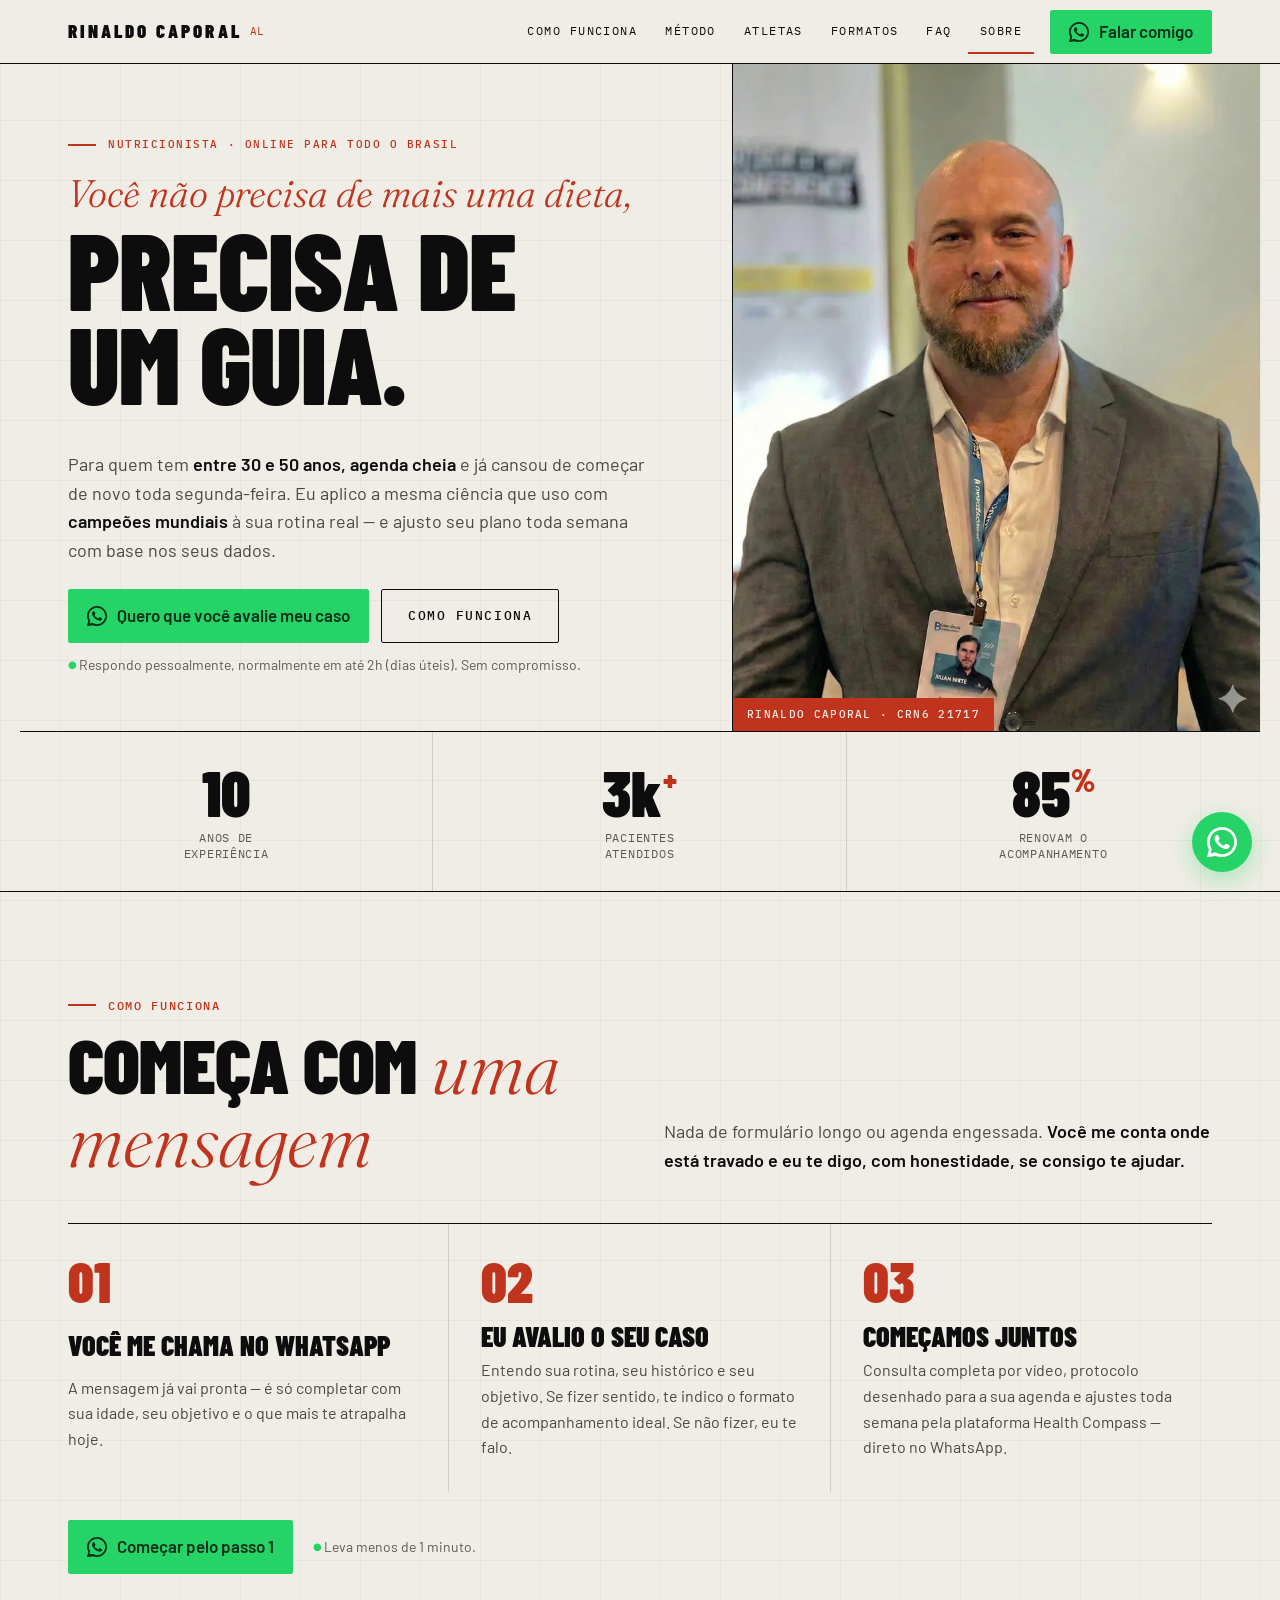
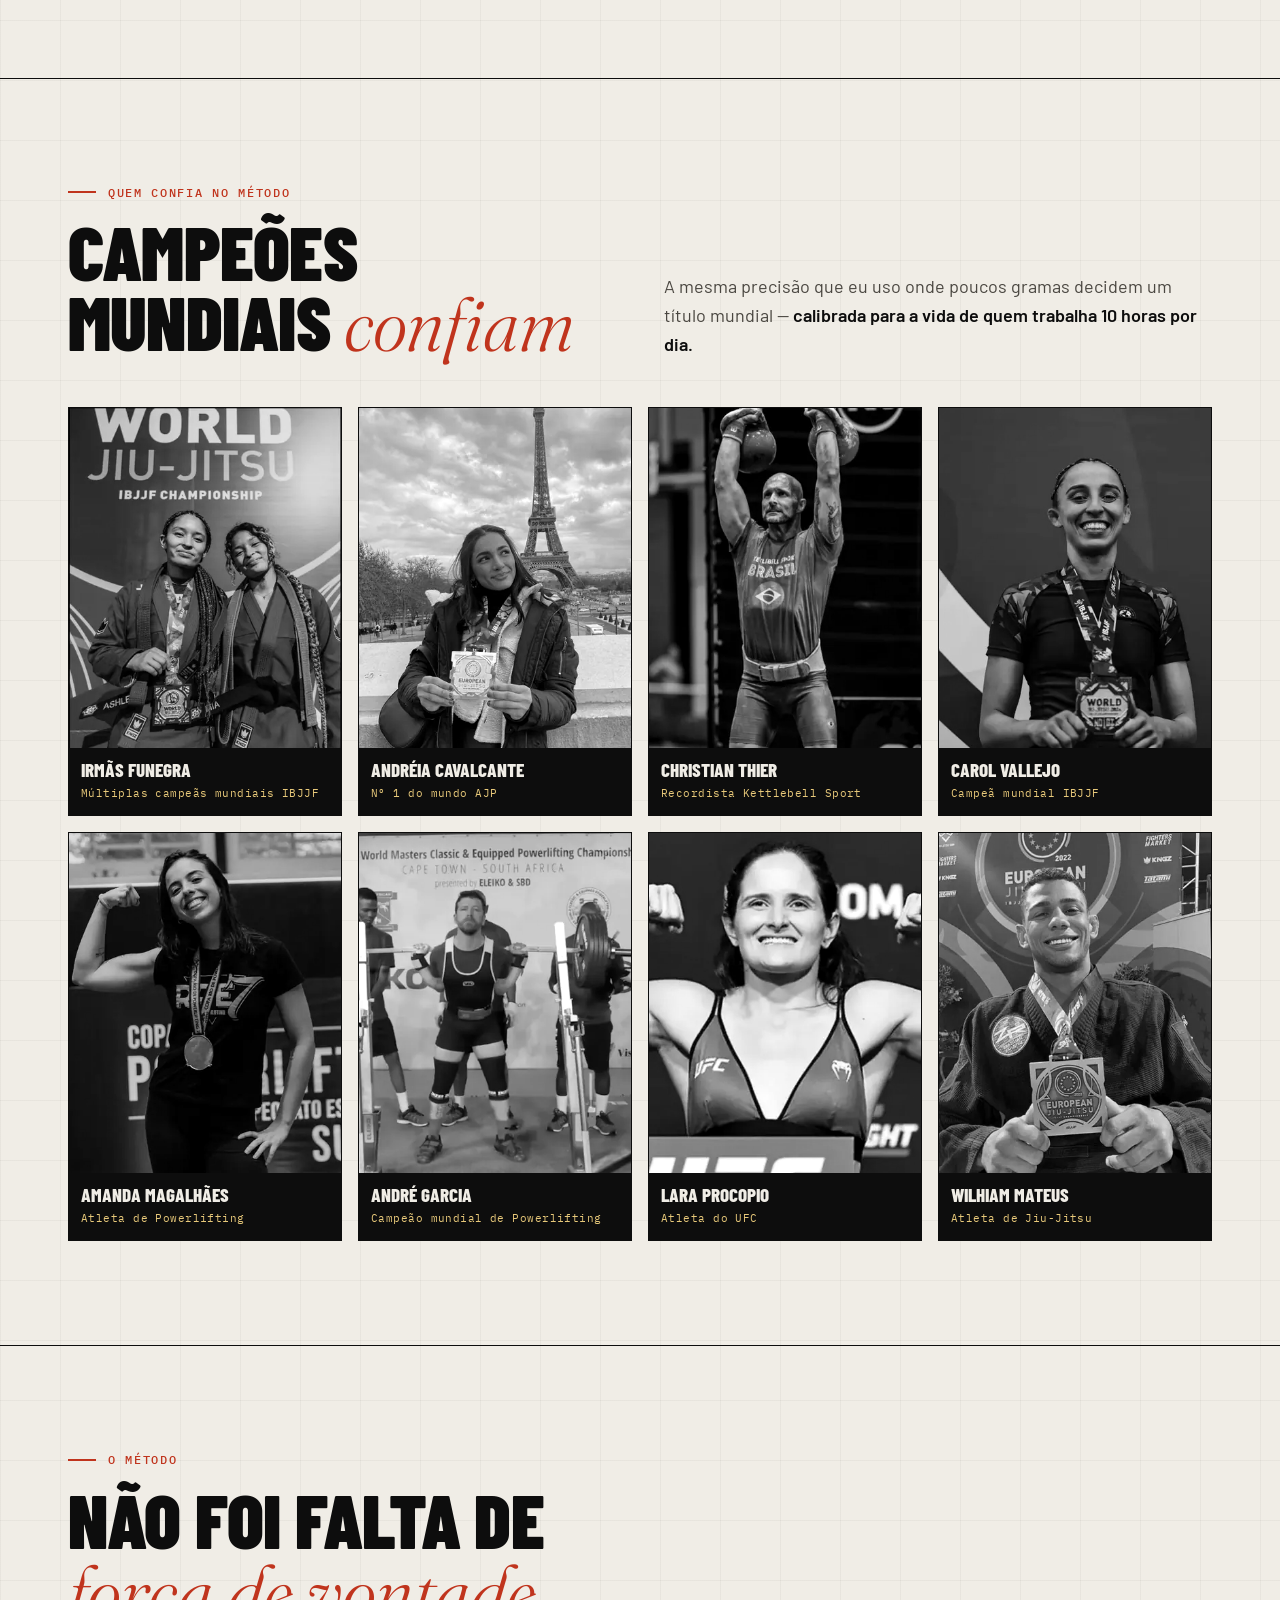
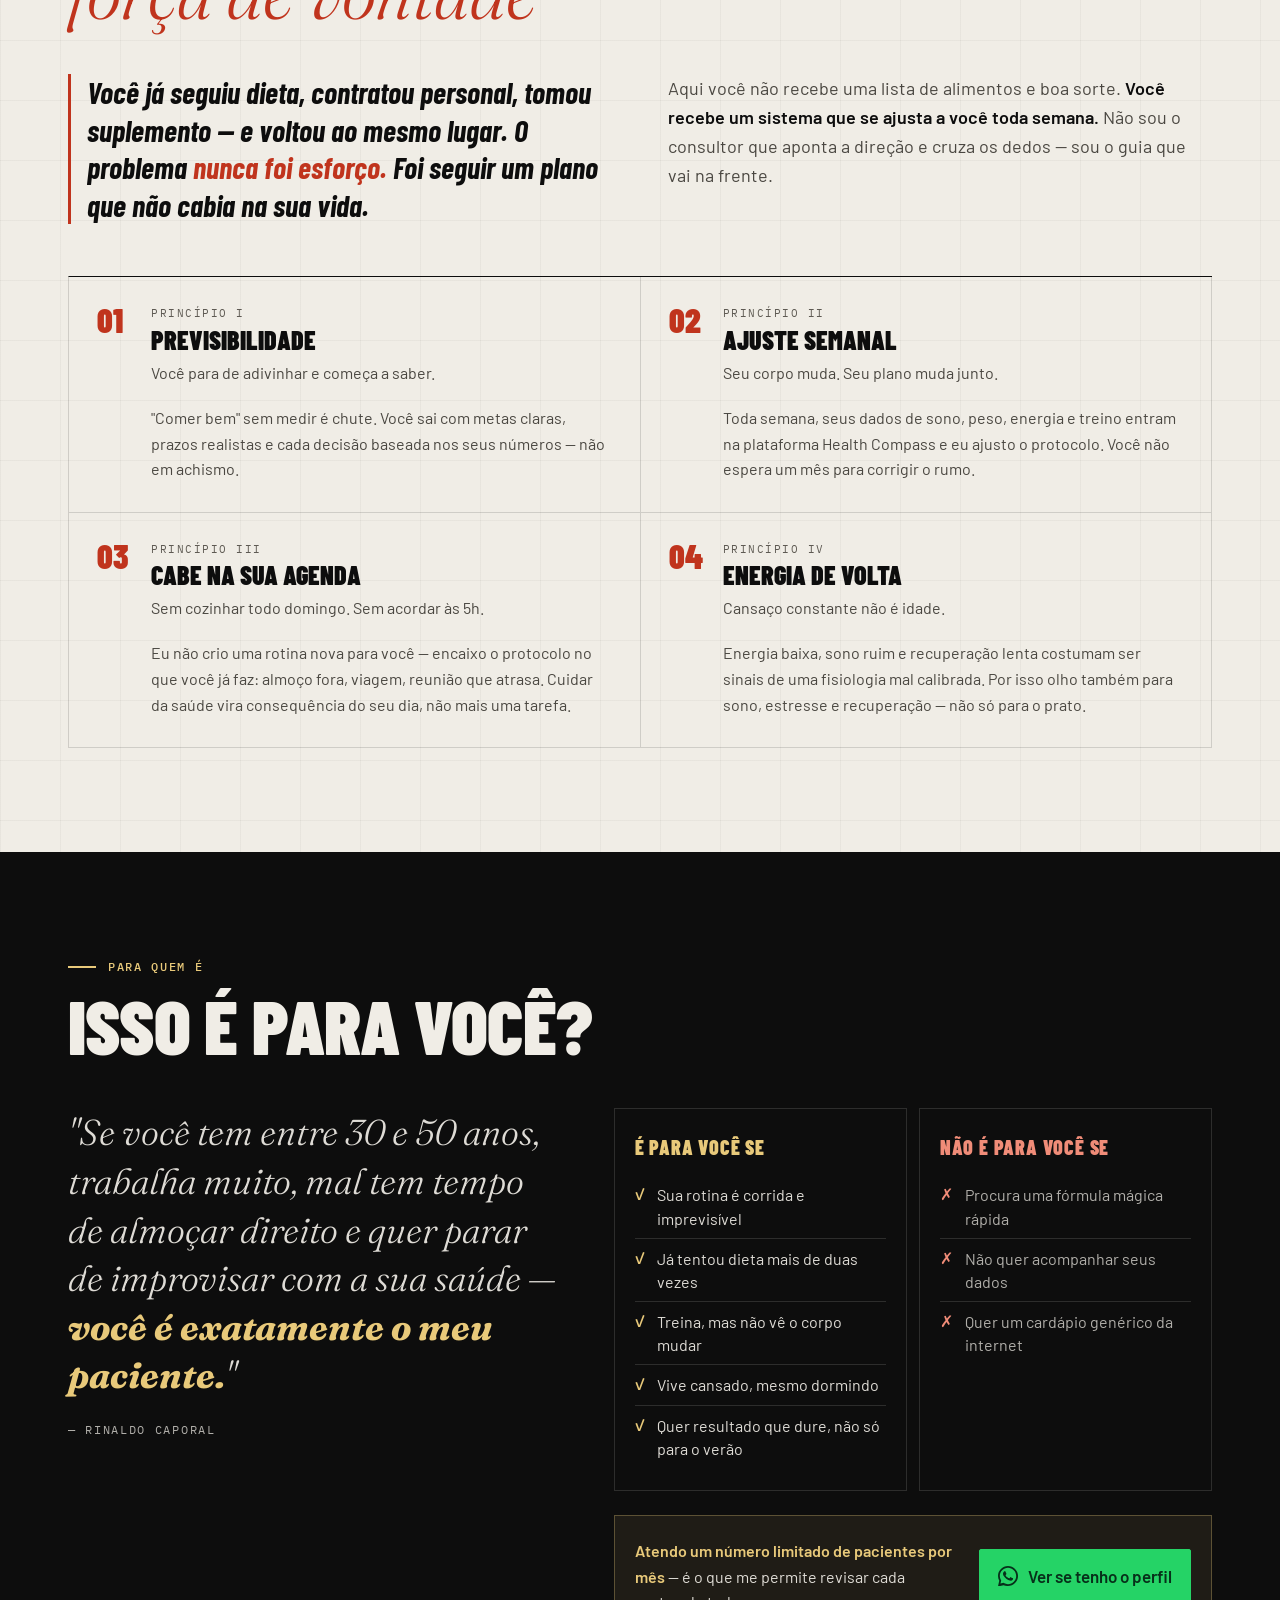
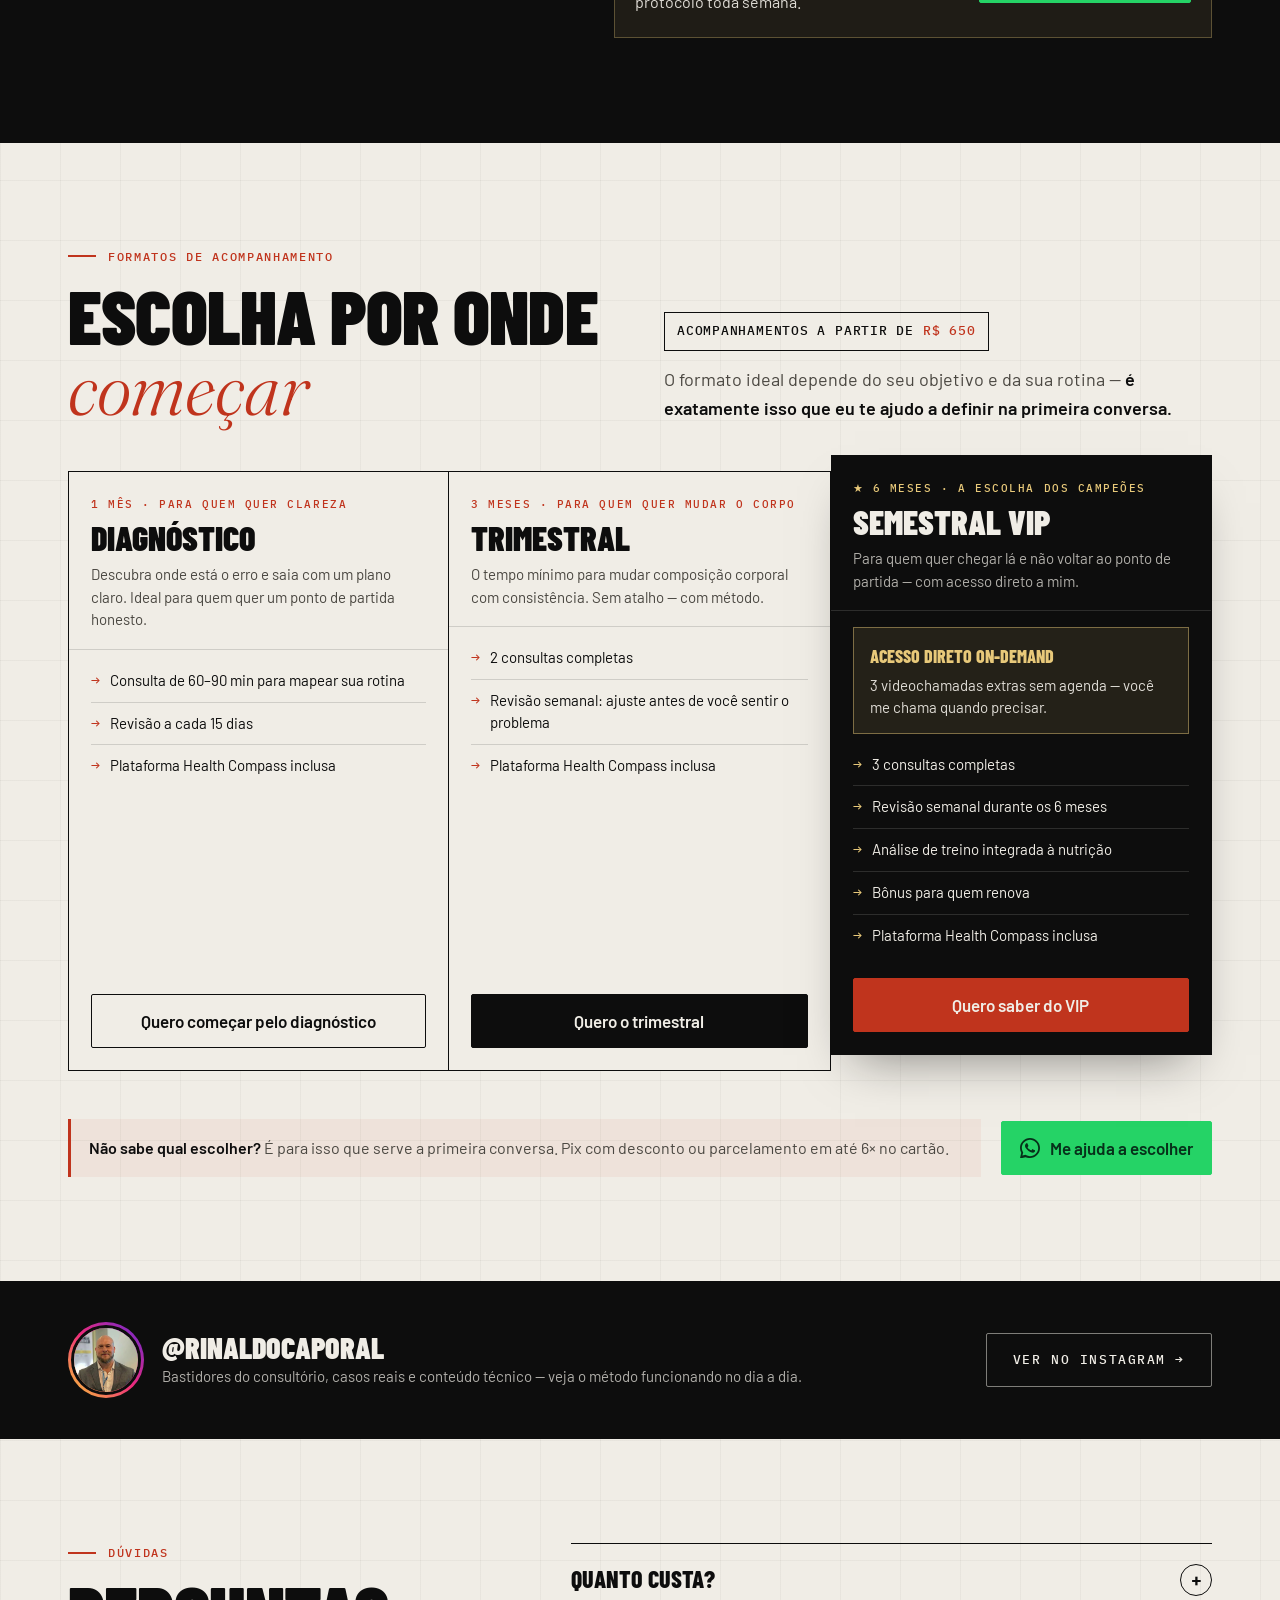
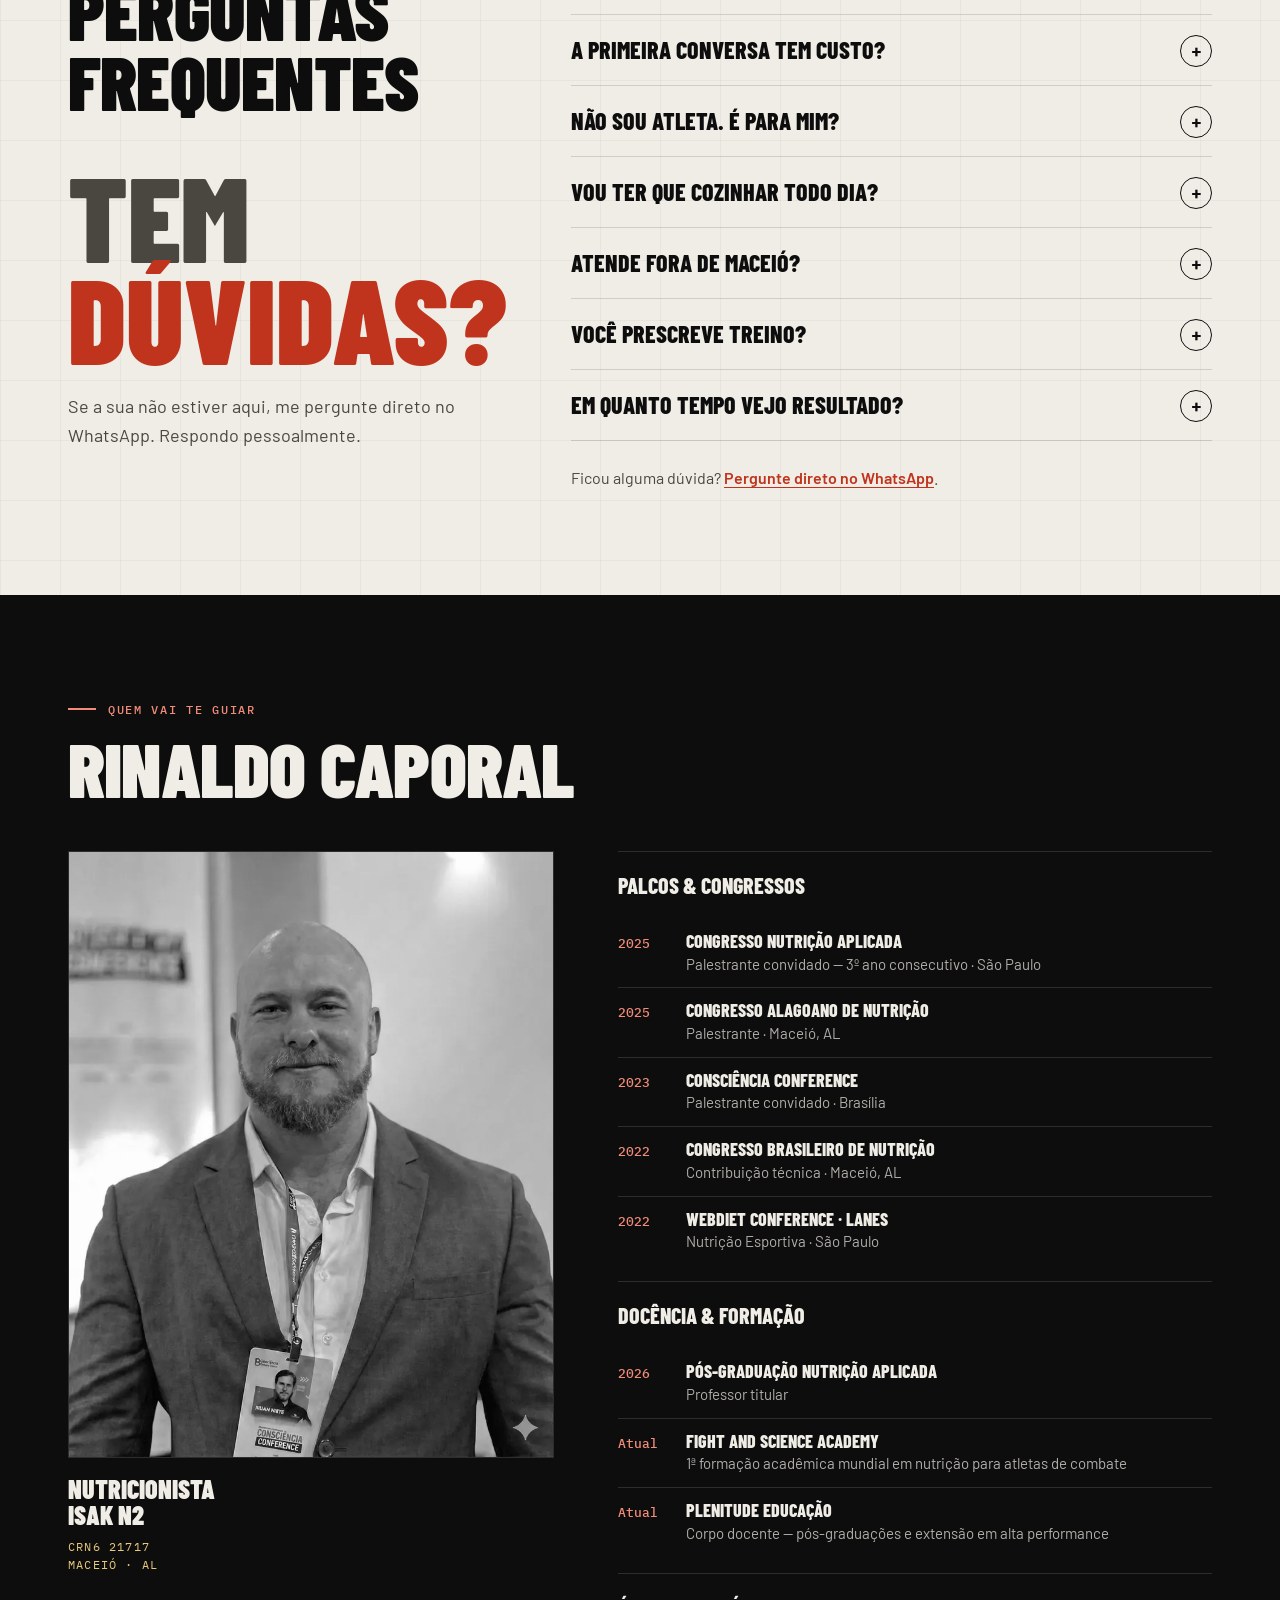
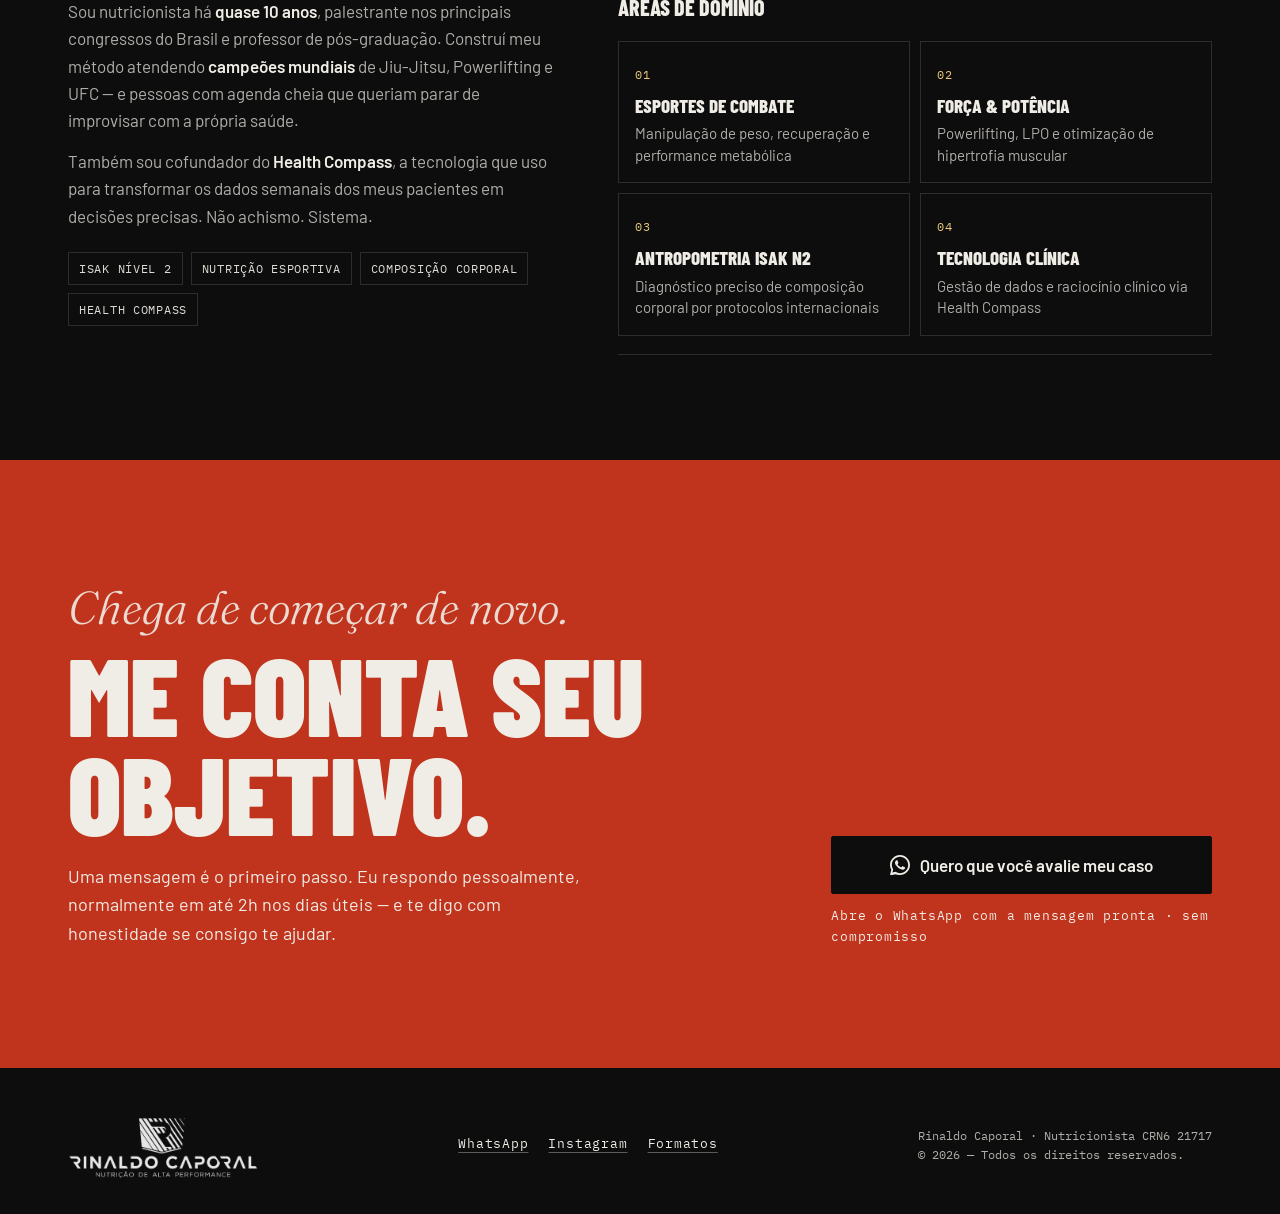
==== commit f825d925: "feat: página de planos e investimento (/planos/) para enviar ao lead - Valores, Pix/cartão, custo po" ====
--- a/index.html
+++ b/index.html
@@ -60,7 +60,7 @@
 <link rel="preconnect" href="https://fonts.gstatic.com" crossorigin>
 <link rel="preload" as="image" type="image/webp" href="img/rinaldo-800.webp" imagesrcset="img/rinaldo-480.webp 480w, img/rinaldo-800.webp 800w, img/rinaldo-1200.webp 1200w" imagesizes="(min-width: 960px) 42vw, 100vw" fetchpriority="high">
 <link href="https://fonts.googleapis.com/css2?family=Barlow:wght@400;500;600&family=Barlow+Condensed:ital,wght@0,700;0,800;0,900;1,700&family=IBM+Plex+Mono:wght@400;500&family=Fraunces:ital,wght@1,300;1,700&display=swap" rel="stylesheet">
-<link rel="stylesheet" href="styles.css?v=6">
+<link rel="stylesheet" href="styles.css?v=9">
 <script>document.documentElement.classList.add('js');</script>
 </head>
 <body>
@@ -306,7 +306,7 @@
         <h2 class="h2">Escolha por onde <em>começar</em></h2>
       </div>
       <div>
-        <p class="price-from">Acompanhamentos a partir de <strong>R$ 500</strong></p>
+        <p class="price-from">Acompanhamentos a partir de <strong>R$ 650</strong></p>
         <p class="lead">O formato ideal depende do seu objetivo e da sua rotina — <strong>é exatamente isso que eu te ajudo a definir na primeira conversa.</strong></p>
       </div>
     </div>
@@ -408,7 +408,7 @@
       <div class="faq" id="faqList">
         <details class="faq-item">
           <summary>Quanto custa? <span class="toggle-ico" aria-hidden="true">+</span></summary>
-          <p>Os acompanhamentos começam a partir de R$ 500. O valor final depende do formato e da duração — e eu prefiro entender o seu caso antes de te indicar um. <strong>Me chama no WhatsApp que te passo os valores na hora, sem enrolação.</strong> Aceito Pix com desconto ou cartão em até 6×.</p>
+          <p>Os acompanhamentos começam a partir de R$ 650. O valor final depende do formato e da duração — e eu prefiro entender o seu caso antes de te indicar um. <strong>Me chama no WhatsApp que te passo os valores na hora, sem enrolação.</strong> Aceito Pix com desconto ou cartão em até 6×.</p>
         </details>
         <details class="faq-item">
           <summary>A primeira conversa tem custo? <span class="toggle-ico" aria-hidden="true">+</span></summary>
@@ -548,6 +548,6 @@
   <symbol id="ico-wa" viewBox="0 0 24 24"><path d="M17.472 14.382c-.297-.149-1.758-.867-2.03-.967-.273-.099-.471-.148-.67.15-.197.297-.767.966-.94 1.164-.173.199-.347.223-.644.075-.297-.15-1.255-.463-2.39-1.475-.883-.788-1.48-1.761-1.653-2.059-.173-.297-.018-.458.13-.606.134-.133.298-.347.446-.52.149-.174.198-.298.298-.497.099-.198.05-.371-.025-.52-.075-.149-.669-1.612-.916-2.207-.242-.579-.487-.5-.669-.51-.173-.008-.371-.01-.57-.01-.198 0-.52.074-.792.372-.272.297-1.04 1.016-1.04 2.479 0 1.462 1.065 2.875 1.213 3.074.149.198 2.096 3.2 5.077 4.487.709.306 1.262.489 1.694.625.712.227 1.36.195 1.871.118.571-.085 1.758-.719 2.006-1.413.248-.694.248-1.289.173-1.413-.074-.124-.272-.198-.57-.347z"/><path d="M12 0C5.373 0 0 5.373 0 12c0 2.123.553 4.116 1.52 5.845L.057 23.854a.5.5 0 00.61.61l6.01-1.463A11.938 11.938 0 0012 24c6.627 0 12-5.373 12-12S18.627 0 12 0zm0 21.818a9.797 9.797 0 01-5.002-1.374l-.359-.213-3.718.905.92-3.619-.234-.372A9.797 9.797 0 012.182 12C2.182 6.57 6.57 2.182 12 2.182S21.818 6.57 21.818 12 17.43 21.818 12 21.818z"/></symbol>
 </svg>
 
-<script src="script.js?v=4" defer></script>
+<script src="script.js?v=7" defer></script>
 </body>
 </html>
--- a/styles.css
+++ b/styles.css
@@ -386,6 +386,7 @@
 .plan-features li:last-child { border-bottom: 0; }
 .plan-features li::before { content: '→'; color: var(--red); font-family: var(--mono); flex-shrink: 0; }
 .plan-cta { padding: 16px 22px 22px; }
+.plan-cta .btn { font-family: var(--sans); font-size: 17px; font-weight: 600; letter-spacing: 0; text-transform: none; }
 
 .plan--vip { background: var(--ink); color: var(--paper); }
 .plan--vip .plan-head, .plan--vip .plan-features li { border-color: var(--line-ink); }
@@ -396,6 +397,47 @@
 .pricing-foot { display: grid; gap: 20px; margin-top: 28px; }
 .callout { border-left: 3px solid var(--red); background: rgba(192,52,29,.06); padding: 16px 18px; font-size: 16px; color: var(--text-muted); }
 .callout strong { color: var(--ink); font-weight: 600; }
+
+/* ═══════════════════════════════════════
+   PLANOS PAGE (/planos/) — prices & comparison
+═══════════════════════════════════════ */
+.plan-price { padding: 18px 22px; border-bottom: 1px solid var(--line); }
+.price { font-family: var(--cond); font-weight: 900; font-size: 58px; line-height: 1; letter-spacing: -.01em; }
+.price small { font-size: 22px; margin-right: 2px; vertical-align: top; position: relative; top: 8px; }
+.price-pix { display: inline-block; margin-top: 10px; background: var(--red); color: var(--paper); font-family: var(--mono); font-size: 12px; font-weight: 500; letter-spacing: .04em; padding: 4px 8px; }
+.price-card { font-size: 15px; color: var(--text-muted); margin-top: 8px; }
+.price-day { font-family: var(--mono); font-size: 13px; font-weight: 500; color: var(--red); margin-top: 6px; }
+.plan--vip .plan-price { border-color: var(--line-ink); }
+.plan--vip .price-pix { background: var(--gold); color: var(--ink); }
+.plan--vip .price-card { color: var(--on-ink-muted); }
+.plan--vip .price-day { color: var(--gold); }
+
+.note { display: grid; grid-template-columns: 56px 1fr; gap: 14px; align-items: center; margin-top: 24px; padding: 14px 16px; border: 1.5px solid var(--ink); background: var(--paper); }
+.note img { width: 56px; height: 56px; border-radius: 50%; object-fit: cover; object-position: 50% 15%; }
+.note p { font-size: 15px; line-height: 1.45; color: var(--text-muted); }
+.note strong { color: var(--ink); font-weight: 600; }
+
+.compare-wrap { overflow-x: auto; margin: 0 calc(var(--gutter) * -1); padding: 0 var(--gutter); }
+.compare { width: 100%; border-collapse: collapse; font-size: 14px; table-layout: fixed; }
+.compare col.c-label { width: 34%; }
+.compare th, .compare td { padding: 12px 4px; border-bottom: 1px solid var(--line); text-align: center; vertical-align: middle; line-height: 1.35; }
+.compare th:first-child, .compare td:first-child { text-align: left; padding-left: 0; color: var(--text-muted); }
+.compare thead th { font-family: var(--cond); font-weight: 900; font-size: 15px; letter-spacing: .01em; text-transform: uppercase; border-bottom: 1.5px solid var(--ink); color: var(--ink); }
+.compare thead th.is-vip { background: var(--ink); color: var(--gold); }
+.compare td.is-vip { background: rgba(13,13,13,.04); font-weight: 600; }
+.compare .yes { color: var(--red); font-weight: 600; }
+.compare .no { color: var(--text-soft); }
+.compare tfoot td { font-family: var(--cond); font-weight: 900; font-size: 18px; border-bottom: 0; padding-top: 18px; }
+.compare tfoot td small { display: block; font-family: var(--mono); font-size: 11px; font-weight: 500; color: var(--red); margin-top: 4px; white-space: nowrap; letter-spacing: -.02em; }
+
+@media (min-width: 960px) {
+  .compare { font-size: 16px; }
+  .compare th, .compare td { padding: 14px 10px; }
+  .compare thead th { font-size: 20px; }
+  .compare tfoot td { font-size: 22px; }
+  .compare-wrap { margin: 0; padding: 0; overflow: visible; }
+  .note { max-width: 560px; }
+}
 
 /* ═══════════════════════════════════════
    INSTAGRAM BAND
